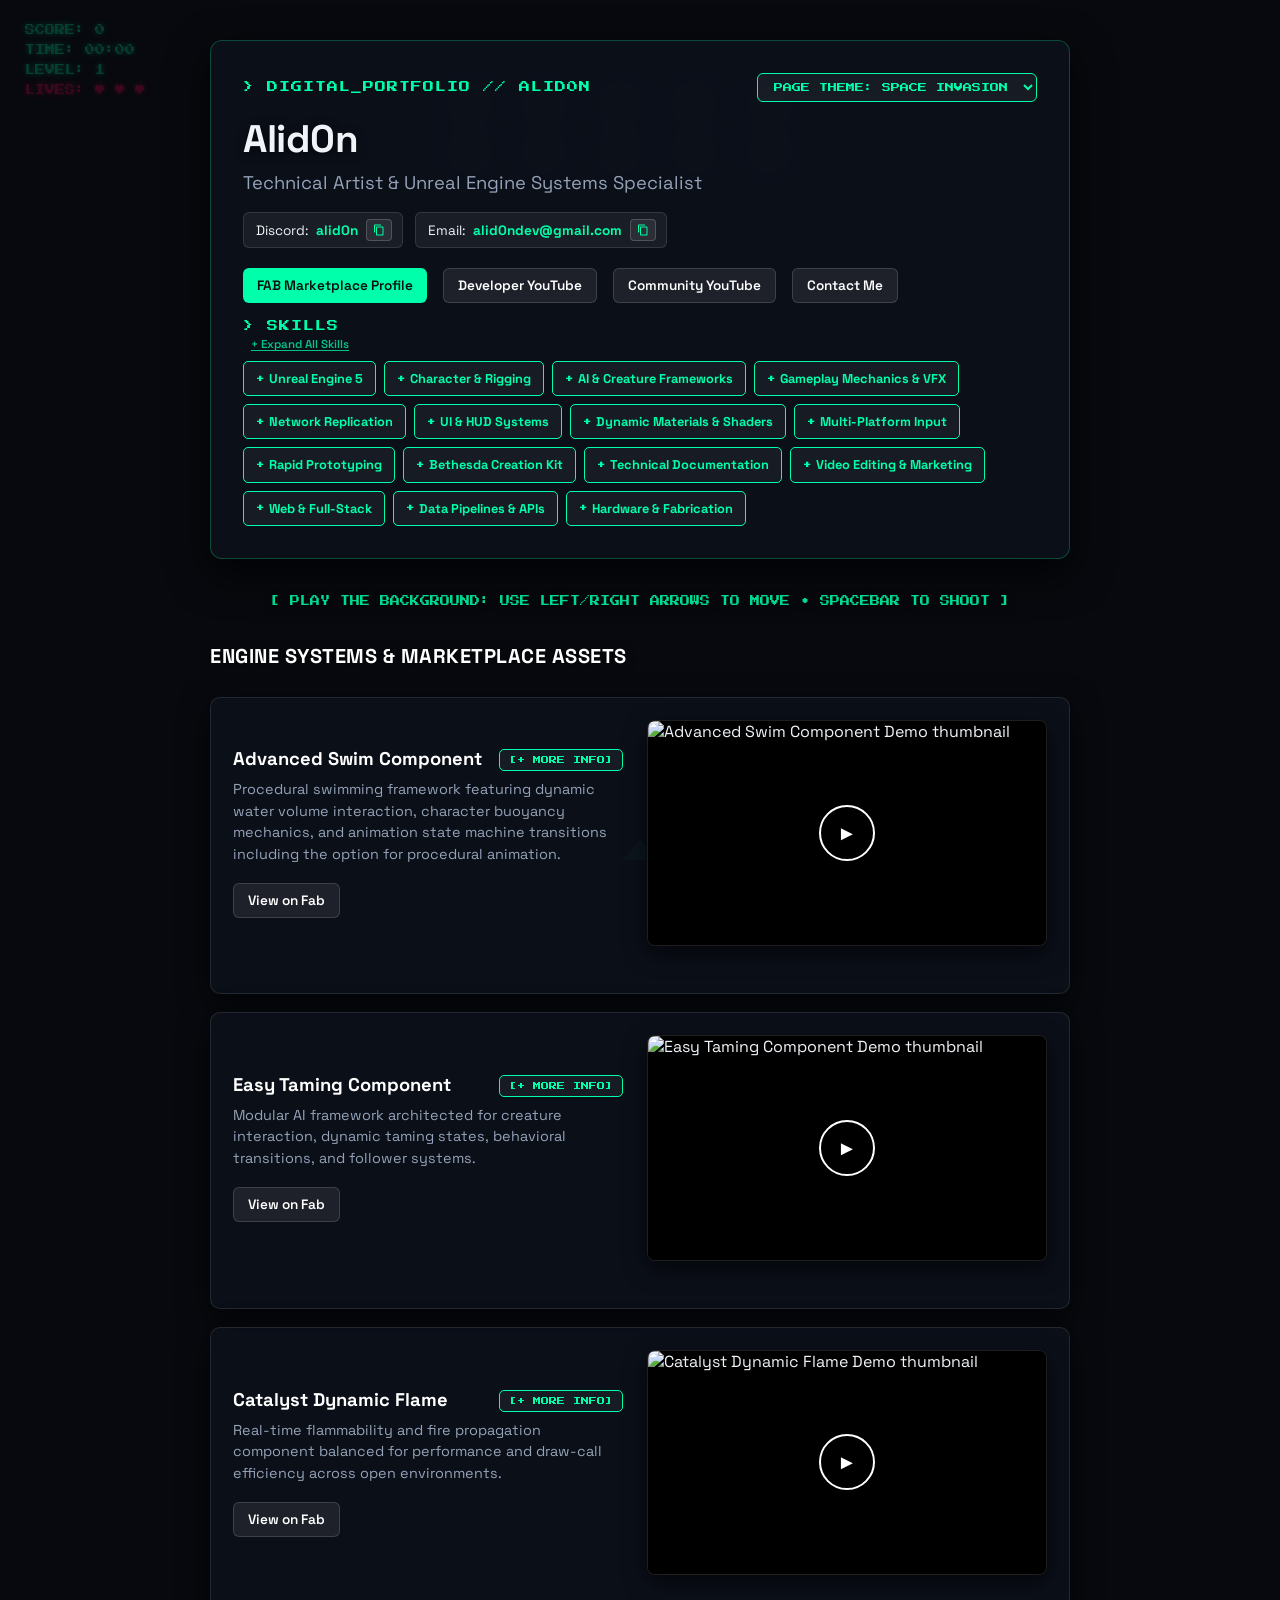
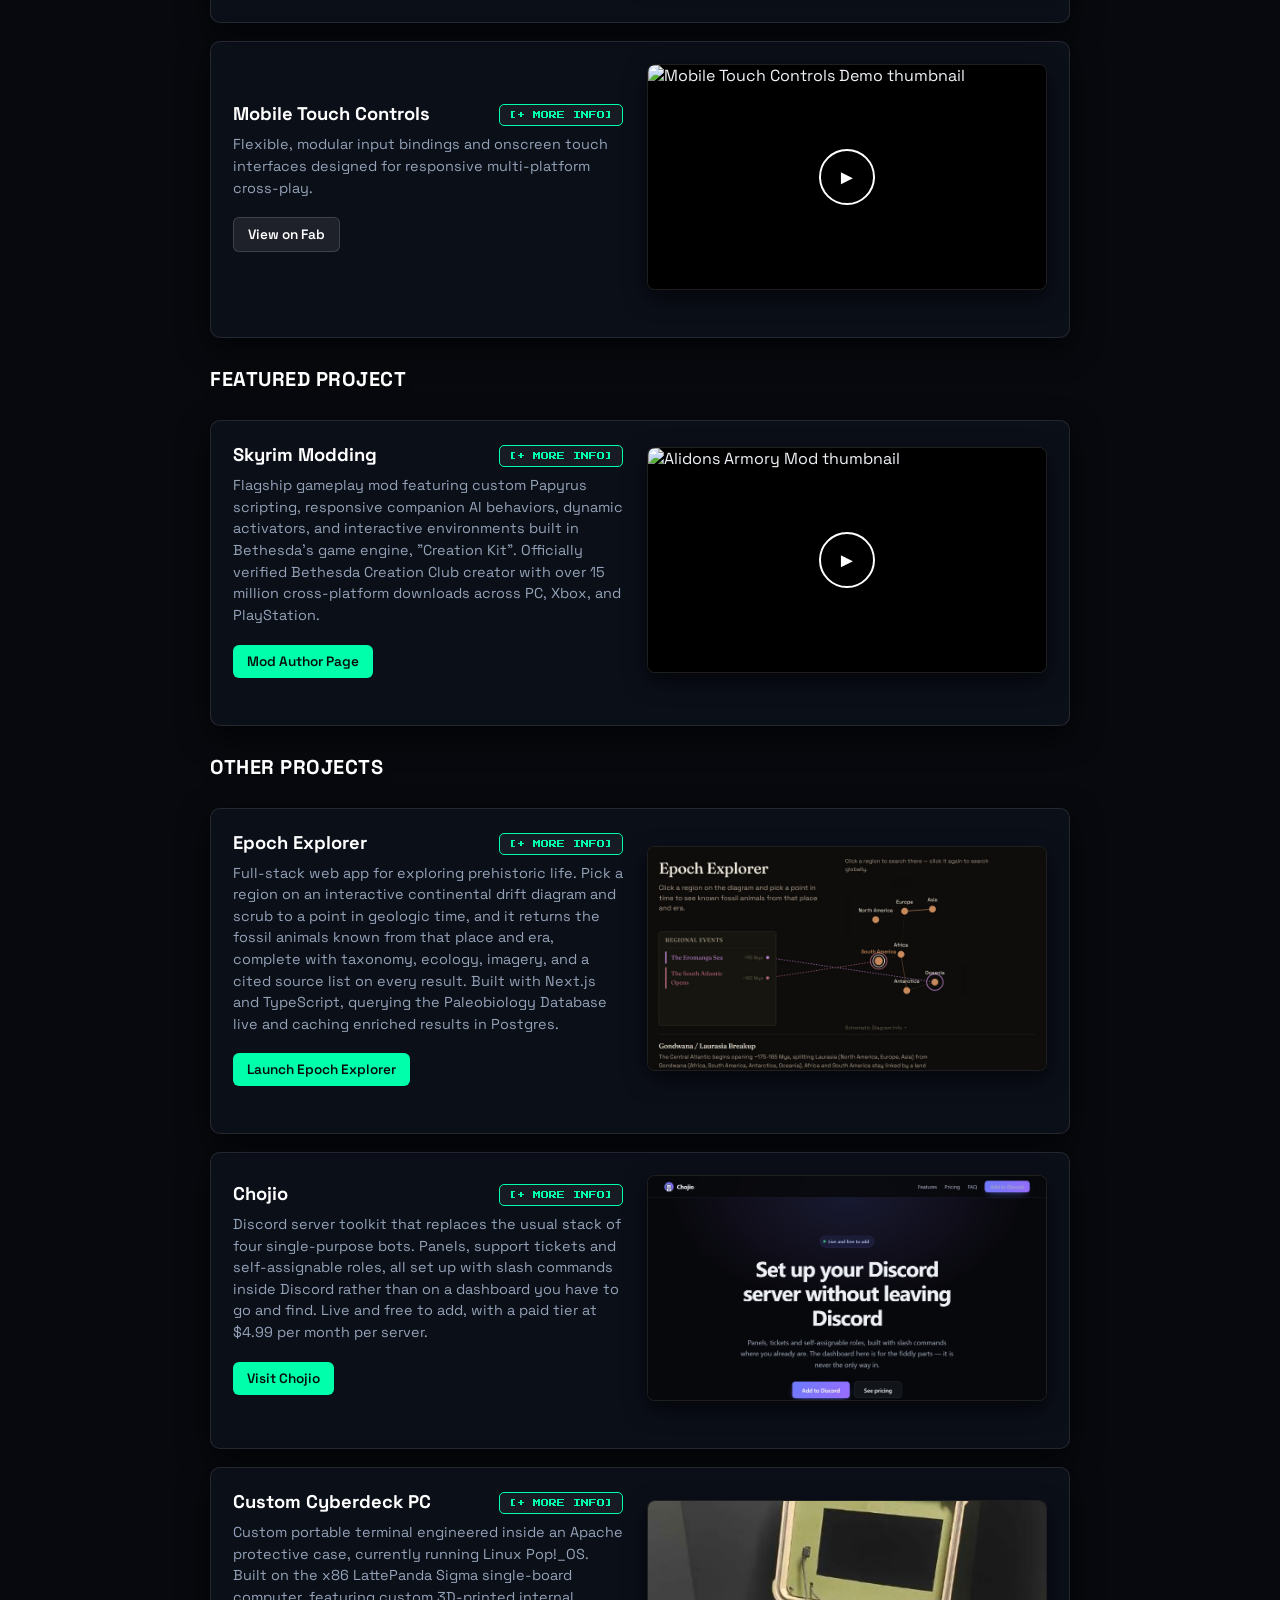
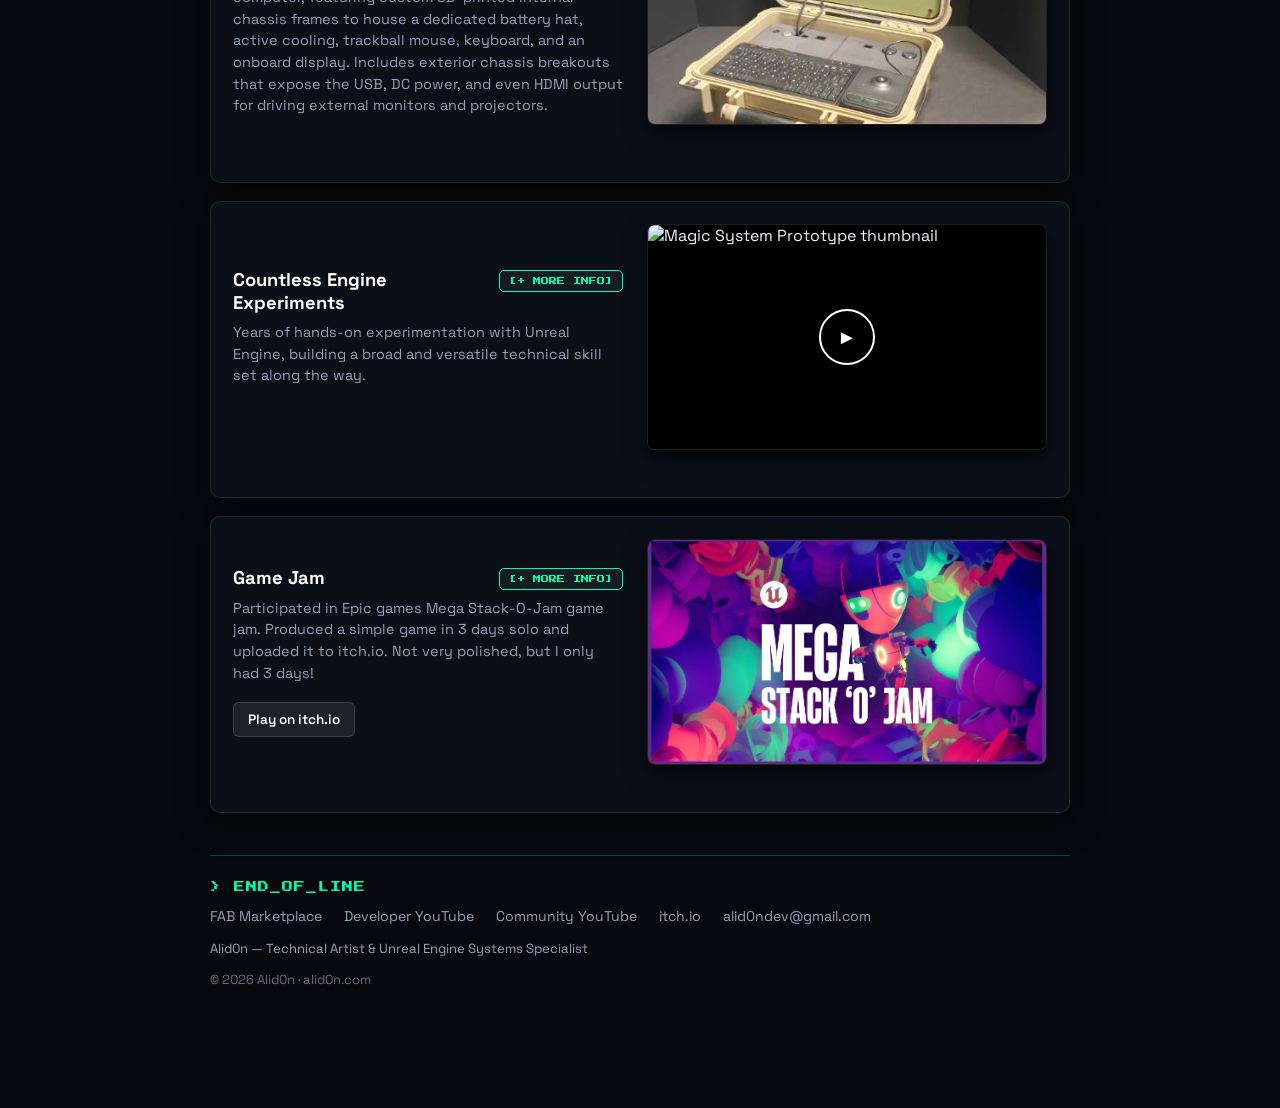
==== index.html @ 1079f862 "Show the handle by default and the real name only on the named domain The markup now says Alid0n eve" ====
<!DOCTYPE html>
<html lang="en">
<head>
  <meta charset="UTF-8" />
  <meta name="viewport" content="width=device-width, initial-scale=1.0" />
  <title>Alid0n - Technical Artist &amp; Unreal Engine Systems Specialist</title>

  <meta name="description" content="Alid0n — Technical Artist &amp; Unreal Engine Systems Specialist. Interactive portfolio with playable background games, marketplace assets, and modding work with 15M+ downloads.">
  <meta property="og:type" content="website">
  <meta property="og:title" content="Alid0n - Technical Artist &amp; Unreal Engine Systems Specialist">
  <meta property="og:description" content="Interactive digital portfolio featuring playable background games, Unreal Engine marketplace assets, and modding work with 15M+ downloads.">
  <meta property="og:url" content="https://alid0n.com">
  <meta property="og:image" content="https://alid0n.com/preview.png">
  <meta property="og:image:width" content="1200">
  <meta property="og:image:height" content="630">
  <meta property="og:image:alt" content="Alid0n — Technical Artist &amp; Unreal Engine Systems Specialist">
  <meta name="twitter:card" content="summary_large_image">
  <meta name="twitter:title" content="Alid0n - Technical Artist &amp; Unreal Engine Systems Specialist">
  <meta name="twitter:description" content="Interactive digital portfolio featuring playable background games &amp; previews of my work">
  <meta name="twitter:image" content="https://alid0n.com/preview.png">
  <meta name="twitter:image:alt" content="Alid0n — Technical Artist &amp; Unreal Engine Systems Specialist">
  <meta name="theme-color" content="#07090e">
  <link rel="icon" type="image/svg+xml" href="data:image/svg+xml,%3Csvg xmlns='http://www.w3.org/2000/svg' viewBox='0 0 32 32'%3E%3Crect width='32' height='32' fill='%2307090e'/%3E%3Ctext x='16' y='23' font-family='monospace' font-size='20' fill='%2300ffaa' text-anchor='middle'%3E%3E%3C/text%3E%3C/svg%3E">

  <link rel="preconnect" href="https://fonts.googleapis.com">
  <link rel="preconnect" href="https://fonts.gstatic.com" crossorigin>
  <link href="https://fonts.googleapis.com/css2?family=Press+Start+2P&family=Space+Grotesk:wght@400;600;700&display=swap" rel="stylesheet">
  <style>
    :root {
      --bg: #07090e;
      --card-bg: rgba(13, 17, 27, 0.88);
      --card-border: rgba(0, 255, 170, 0.25);
      --accent: #00ffaa;
      --accent-glow: rgba(0, 255, 170, 0.4);
      --text: #f0f4f8;
      --muted: #94a3b8;
    }

    body.theme-pac-cube {
      --bg: #02030a;
      --card-bg: rgba(6, 9, 24, 0.94);
      --card-border: rgba(0, 50, 255, 0.45);
      --accent: #0044ff;
      --accent-glow: rgba(0, 68, 255, 0.5);
      --text: #f0f5ff;
      --muted: #8ca3d4;
    }

    body.theme-synthwave {
      --bg: #090214;
      --card-bg: rgba(22, 7, 34, 0.92);
      --card-border: rgba(255, 0, 128, 0.35);
      --accent: #ff007f;
      --accent-glow: rgba(255, 0, 128, 0.5);
      --text: #fff2f8;
      --muted: #d094b8;
    }

    body.theme-rpg {
      --bg: #080c08;
      --card-bg: rgba(16, 22, 16, 0.94);
      --card-border: rgba(245, 158, 11, 0.35);
      --accent: #f59e0b;
      --accent-glow: rgba(245, 158, 11, 0.5);
      --text: #fdfaf4;
      --muted: #a3b899;
    }

    body.theme-dino {
      --bg: #0c1f14;
      --card-bg: rgba(12, 28, 18, 0.94);
      --card-border: rgba(132, 204, 22, 0.4);
      --accent: #84cc16;
      --accent-glow: rgba(132, 204, 22, 0.5);
      --text: #f2fce8;
      --muted: #a3c78f;
    }

    body.theme-boring {
      --bg: #000000;
      --card-bg: rgba(12, 12, 12, 0.95);
      --card-border: rgba(255, 255, 255, 0.5);
      --accent: #ffffff;
      --accent-glow: rgba(255, 255, 255, 0.2);
      --text: #ffffff;
      --muted: #a1a1aa;
    }

    * {
      box-sizing: border-box;
      margin: 0;
      padding: 0;
      -webkit-touch-callout: none;
      -webkit-user-select: none;
      user-select: none;
    }

    body {
      background-color: var(--bg);
      color: var(--text);
      font-family: 'Space Grotesk', sans-serif;
      min-height: 100vh;
      overflow-x: hidden;
      position: relative;
      transition: background-color 0.3s ease;
    }

    #bgCanvas {
      position: fixed;
      top: 0;
      left: 0;
      width: 100vw;
      height: 100vh;
      z-index: 0;
      display: block;
      pointer-events: none;
      opacity: 0.9;
      transition: opacity 0.6s ease;
    }

    #bgCanvas.faded {
      opacity: 0.22 !important;
    }

    body.theme-pac-cube #bgCanvas { opacity: 0.85; }
    body.theme-synthwave #bgCanvas { opacity: 0.92; }
    body.theme-rpg #bgCanvas { opacity: 0.95; }
    body.theme-dino #bgCanvas { opacity: 0.92; }
    body.theme-boring #bgCanvas { opacity: 0.15; }

    .theme-select {
      font-family: 'Press Start 2P', monospace;
      font-size: 8px; /* dropped from 9px to fit comfortably */
      padding: 7px 10px;
      border-radius: 6px;
      background: rgba(255, 255, 255, 0.05);
      border: 1px solid var(--accent);
      color: var(--accent);
      cursor: pointer;
      outline: none;
      transition: all 0.2s ease;
      max-width: 100%;
    }
    
    .content-wrapper {
      position: relative;
      z-index: 10;
      max-width: 900px;
      margin: 0 auto;
      padding: 40px 20px 120px;
      display: flex;
      flex-direction: column;
      gap: 28px;
      opacity: 1;
      transition: opacity 0.6s ease;
    }

    .content-wrapper.dimmed {
      opacity: 0.12;
      transition: opacity 0.25s ease;
    }

    .content-wrapper.fully-hidden {
      opacity: 0 !important;
      transition: opacity 1.2s ease;
    }

    .skip-link {
      position: absolute;
      top: -60px;
      left: 12px;
      z-index: 300;
      background: var(--accent);
      color: #05100c;
      padding: 10px 16px;
      border-radius: 6px;
      font-family: 'Space Grotesk', sans-serif;
      font-weight: 600;
      text-decoration: none;
      transition: top 0.2s ease;
    }

    .skip-link:focus {
      top: 12px;
    }

    .header-card {
      background: var(--card-bg);
      border: 1px solid var(--card-border);
      backdrop-filter: blur(16px);
      -webkit-backdrop-filter: blur(16px);
      border-radius: 12px;
      padding: 32px;
      box-shadow: 0 14px 40px rgba(0, 0, 0, 0.75);
      transition: border-color 0.3s, background-color 0.3s;
    }

    .header-top-row {
      display: flex;
      justify-content: space-between;
      align-items: center;
      margin-bottom: 12px;
      gap: 12px;
      flex-wrap: wrap;
    }

    .pixel-tag {
      font-family: 'Press Start 2P', monospace;
      font-size: 11px;
      color: var(--accent);
      letter-spacing: 1px;
      display: block;
      transition: color 0.3s;
    }

    .theme-select {
      font-family: 'Press Start 2P', monospace;
      font-size: 9px;
      padding: 8px 12px;
      border-radius: 6px;
      background: rgba(255, 255, 255, 0.05);
      border: 1px solid var(--accent);
      color: var(--accent);
      cursor: pointer;
      outline: none;
      transition: all 0.2s ease;
      max-width: 100%;
    }

    .theme-select option {
      background: #07090e;
      color: #ffffff;
    }

    .theme-select:hover {
      background: var(--accent);
      color: #05100c;
      box-shadow: 0 0 14px var(--accent-glow);
    }

    body.theme-boring .theme-select option {
      background: #000000;
      color: #ffffff;
    }

    h1 {
      font-size: 2.4rem;
      font-weight: 700;
      letter-spacing: -0.5px;
      margin-bottom: 8px;
      text-shadow: 0 2px 10px rgba(0,0,0,0.5);
    }

    .subtitle {
      font-size: 1.15rem;
      color: var(--muted);
      margin-bottom: 18px;
    }

    .status-bar {
      display: flex;
      flex-wrap: wrap;
      gap: 12px;
      font-size: 0.85rem;
    }

    .badge {
      background: rgba(255, 255, 255, 0.06);
      border: 1px solid rgba(255, 255, 255, 0.12);
      padding: 6px 10px 6px 12px;
      border-radius: 6px;
      color: var(--text);
      display: inline-flex;
      align-items: center;
      gap: 8px;
      -webkit-user-select: text;
      user-select: text;
    }

    .badge strong {
      color: var(--accent);
      transition: color 0.3s;
      -webkit-user-select: text;
      user-select: text;
    }

    .copy-btn {
      background: rgba(255, 255, 255, 0.08);
      border: 1px solid rgba(255, 255, 255, 0.18);
      color: var(--accent);
      border-radius: 4px;
      cursor: pointer;
      display: inline-flex;
      align-items: center;
      justify-content: center;
      padding: 4px 6px;
      font-size: 10px;
      line-height: 1;
      transition: all 0.15s ease;
      -webkit-user-select: none;
      user-select: none;
    }

    .copy-btn:hover {
      background: var(--accent);
      color: #05100c;
      border-color: var(--accent);
      box-shadow: 0 0 8px var(--accent-glow);
    }

    .copy-btn svg {
      width: 12px;
      height: 12px;
      fill: currentColor;
      pointer-events: none;
    }

    .copy-btn.copied {
      background: #00ffaa;
      color: #05100c;
      font-family: 'Press Start 2P', monospace;
      font-size: 8px;
      padding: 4px 6px;
    }

    .skills-row-wrap {
      margin-top: 18px;
    }

    .skills-toggle-all {
      background: none;
      border: none;
      color: var(--accent);
      font-family: 'Space Grotesk', sans-serif;
      font-size: 0.72rem;
      font-weight: 600;
      opacity: 0.75;
      cursor: pointer;
      padding: 0;
      margin-left: 8px;
      text-decoration: underline;
      text-underline-offset: 2px;
    }

    .skills-toggle-all:hover {
      opacity: 1;
    }

    .skills-row {
      display: flex;
      flex-wrap: wrap;
      gap: 8px;
      margin-top: 8px;
    }

    .skill-tag {
      cursor: pointer;
      background: rgba(255, 255, 255, 0.05);
      border: 1px solid var(--accent);
      color: var(--accent);
      border-radius: 5px;
      padding: 7px 12px;
      font-size: 0.8rem;
      font-family: 'Space Grotesk', sans-serif;
      font-weight: 600;
      line-height: 1.5;
      white-space: nowrap;
      overflow: hidden;
      display: inline-flex;
      align-items: center;
      transition: width 0.35s ease, background 0.25s ease, color 0.25s ease, box-shadow 0.25s ease;
    }

    .skill-tag:hover {
      background: rgba(255, 255, 255, 0.12);
      box-shadow: 0 0 10px var(--accent-glow);
    }

    .skill-tag.expanded {
      white-space: normal;
      background: #38bdf8;
      border-color: #38bdf8;
      color: #051524;
      box-shadow: 0 0 10px rgba(56, 189, 248, 0.55);
    }

    .skill-tag .skill-icon {
      margin-right: 5px;
      font-family: 'Press Start 2P', monospace;
      font-size: 8px;
    }

    .skill-tag .skill-name {
      font-weight: 700;
    }

    .skill-tag .skill-detail {
      font-weight: 500;
      margin-left: 6px;
    }

    /* Lazy-loaded video thumbnails: a static poster image + play button take
       the place of the iframe until clicked, so pages with several embeds
       don't pay YouTube's load cost for videos nobody watches. */
    .yt-lazy {
      position: absolute;
      top: 0;
      left: 0;
      width: 100%;
      height: 100%;
      cursor: pointer;
      background: #000;
    }

    .yt-lazy .yt-thumb {
      position: absolute;
      top: 0;
      left: 0;
      width: 100%;
      height: 100%;
      object-fit: cover;
      display: block;
    }

    .yt-lazy .yt-play-btn {
      position: absolute;
      top: 50%;
      left: 50%;
      transform: translate(-50%, -50%);
      width: 56px;
      height: 56px;
      border-radius: 50%;
      background: rgba(0, 0, 0, 0.65);
      border: 2px solid #ffffff;
      color: #ffffff;
      font-size: 20px;
      display: flex;
      align-items: center;
      justify-content: center;
      cursor: pointer;
      transition: all 0.2s ease;
      pointer-events: none;
    }

    .yt-lazy:hover .yt-play-btn {
      background: var(--accent);
      border-color: var(--accent);
      color: #05100c;
      transform: translate(-50%, -50%) scale(1.08);
    }

    .game-hint {
      font-family: 'Press Start 2P', monospace;
      font-size: 10px;
      color: var(--accent);
      text-align: center;
      opacity: 0.85;
      padding: 6px;
      transition: color 0.3s;
      text-shadow: 0 2px 8px rgba(0,0,0,0.8);
      line-height: 1.6;
    }

    .site-footer {
      border-top: 1px solid var(--card-border);
      padding-top: 26px;
      margin-top: 14px;
      display: flex;
      flex-direction: column;
      gap: 14px;
    }

    .footer-links {
      display: flex;
      flex-wrap: wrap;
      gap: 10px 22px;
    }

    .footer-links a {
      font-size: 0.88rem;
      color: var(--muted);
      text-decoration: none;
      border-bottom: 1px solid transparent;
      transition: color 0.2s ease, border-color 0.2s ease;
    }

    .footer-links a:hover {
      color: var(--accent);
      border-bottom-color: var(--accent);
    }

    .footer-note {
      font-size: 0.82rem;
      color: var(--muted);
      margin: 0;
    }

    .footer-copy {
      opacity: 0.65;
    }

    .section-title {
      font-size: 1.25rem;
      font-weight: 700;
      letter-spacing: 0.5px;
      display: flex;
      align-items: center;
      gap: 8px;
      color: #fff;
      text-shadow: 0 2px 10px rgba(0,0,0,0.6);
    }

    .grid {
      display: grid;
      grid-template-columns: repeat(auto-fit, minmax(280px, 1fr));
      gap: 18px;
    }

    /* No backdrop-filter here on purpose. The card background is already 88%
       opaque, so the blur bought almost nothing visually, but nine of them
       forced the compositor to re-blur the animating game canvas every frame. */
    .card {
      background: var(--card-bg);
      border: 1px solid rgba(255, 255, 255, 0.1);
      border-radius: 10px;
      padding: 22px;
      display: flex;
      flex-direction: column;
      justify-content: space-between;
      transition: transform 0.2s ease-in-out, box-shadow 0.2s ease-in-out, border-color 0.2s ease-in-out;
      box-shadow: 0 10px 30px rgba(0, 0, 0, 0.65);
    }

    .card:hover {
      border-color: var(--accent);
      transform: translateY(-3px);
      box-shadow: 0 12px 30px var(--accent-glow);
    }

    .card-header-row {
      display: flex;
      align-items: flex-start;
      justify-content: space-between;
      gap: 12px;
      margin-bottom: 8px;
      flex-wrap: nowrap;
    }

    /* Let a long title wrap its own text instead of pushing the button
       onto a line of its own. */
    .card h3 {
      font-size: 1.15rem;
      color: #fff;
      margin: 0;
      min-width: 0;
      flex: 1 1 auto;
    }

    .card-header-row .more-info-btn {
      flex: 0 0 auto;
      margin-top: 2px;
    }

    .more-info-btn {
      font-family: 'Press Start 2P', monospace;
      font-size: 8px;
      padding: 6px 9px;
      border-radius: 5px;
      background: rgba(255, 255, 255, 0.05);
      border: 1px solid var(--accent);
      color: var(--accent);
      cursor: pointer;
      outline: none;
      transition: all 0.2s ease;
      white-space: nowrap;
      text-transform: uppercase;
    }

    .more-info-btn:hover {
      background: var(--accent);
      color: #05100c;
      box-shadow: 0 0 10px var(--accent-glow);
    }

    .more-info-btn.active {
      background: #ff0055;
      border-color: #ff0055;
      color: #ffffff;
      box-shadow: 0 0 10px rgba(255, 0, 85, 0.5);
    }

    .card p {
      font-size: 0.9rem;
      color: var(--muted);
      line-height: 1.5;
      margin-bottom: 18px;
      flex-grow: 1;
    }

    .card-links {
      display: flex;
      gap: 10px;
      flex-wrap: wrap;
    }

    .card-with-video {
      grid-column: 1 / -1;
      flex-direction: row;
      align-items: center;
      gap: 24px;
      flex-wrap: wrap;
    }

    /* Top-aligned, so a short description keeps its link directly beneath it
       instead of leaving a hole in the middle of the card. */
    .card-with-video .card-info {
      flex: 1 1 260px;
      display: flex;
      flex-direction: column;
      justify-content: flex-start;
      min-width: 220px;
    }

    .card-video-embed {
      flex: 1 1 320px;
      max-width: 400px;
      min-width: 240px;
      border-radius: 8px;
      overflow: hidden;
      border: 1px solid rgba(255, 255, 255, 0.12);
      box-shadow: 0 8px 22px rgba(0, 0, 0, 0.55);
      background: #000;
    }

    .card-video-embed img {
      position: absolute;
      top: 0;
      left: 0;
      width: 100%;
      height: 100%;
      object-fit: cover;
      display: block;
    }

    .card-video-embed .video-frame-wrap {
      position: relative;
      width: 100%;
      padding-top: 56.25%;
    }

    .card-video-embed iframe {
      position: absolute;
      top: 0;
      left: 0;
      width: 100%;
      height: 100%;
      border: 0;
      display: block;
    }

/* Expandable drawer styling with smooth dynamic height transition */
    .card-expanded-drawer {
      width: 100%;
      flex-basis: 100%;
      display: grid;
      grid-template-rows: 0fr;
      transition: grid-template-rows 0.35s cubic-bezier(0.4, 0, 0.2, 1),
                  margin-top 0.35s ease,
                  padding-top 0.35s ease,
                  border-color 0.35s ease;
      margin-top: 0;
      padding-top: 0;
      border-top: 1px dashed transparent;
      overflow: hidden;
    }

    .card-expanded-drawer.open {
      grid-template-rows: 1fr;
      margin-top: 20px;
      padding-top: 20px;
      border-top-color: rgba(255, 255, 255, 0.15);
    }

    .card-drawer-inner {
      min-height: 0;
      display: flex;
      flex-direction: column;
      gap: 16px;
      opacity: 0;
      transform: translateY(-8px);
      transition: opacity 0.25s ease, transform 0.25s ease;
    }

    .card-expanded-drawer.open .card-drawer-inner {
      opacity: 1;
      transform: translateY(0);
      transition-delay: 0.1s;
    }

    @keyframes drawerSlide {
      from { opacity: 0; transform: translateY(-8px); }
      to { opacity: 1; transform: translateY(0); }
    }

    .drawer-subtitle {
      font-family: 'Press Start 2P', monospace;
      font-size: 9px;
      color: var(--accent);
      letter-spacing: 0.5px;
    }

    .drawer-details-list {
      list-style: none;
      display: flex;
      flex-direction: column;
      gap: 6px;
      font-size: 0.85rem;
      color: var(--muted);
    }

    .drawer-details-list li strong {
      color: var(--text);
    }

    .drawer-gallery {
      display: grid;
      grid-template-columns: repeat(auto-fit, minmax(220px, 1fr));
      gap: 14px;
    }
    
.drawer-media-item video{width:100%;height:140px;object-fit:cover;display:block;background:#000}
.card-full-width{grid-column:1/-1}
    .drawer-media-item {
      border-radius: 6px;
      overflow: hidden;
      border: 1px solid rgba(255, 255, 255, 0.12);
      background: #000;
      box-shadow: 0 4px 14px rgba(0,0,0,0.5);
    }

    .drawer-media-item img {
      width: 100%;
      height: 140px;
      object-fit: cover;
      display: block;
    }
    .drawer-media-item video{width:100%;height:140px;object-fit:cover;display:block;background:#000}
.card-full-width{grid-column:1/-1}

    .drawer-media-item .video-frame-wrap {
      position: relative;
      width: 100%;
      padding-top: 56.25%;
    }

    .drawer-media-item iframe {
      position: absolute;
      top: 0;
      left: 0;
      width: 100%;
      height: 100%;
      border: 0;
      display: block;
    }

    .drawer-media-label {
      font-family: 'Space Grotesk', sans-serif;
      font-size: 0.7rem;
      letter-spacing: 0.5px;
      text-transform: uppercase;
      color: var(--muted);
      padding: 6px 8px;
      background: rgba(255, 255, 255, 0.03);
      border-top: 1px solid rgba(255, 255, 255, 0.08);
    }

    .btn {
      display: inline-flex;
      align-items: center;
      padding: 8px 14px;
      border-radius: 6px;
      font-size: 0.85rem;
      font-weight: 600;
      text-decoration: none;
      transition: all 0.2s;
    }

    .btn-primary {
      background: var(--accent);
      color: #05100c;
    }

    body.theme-boring .btn-primary {
      background: #ffffff;
      color: #000000;
      border: 1px solid #ffffff;
    }

    body.theme-pac-cube .btn-primary,
    body.theme-synthwave .btn-primary,
    body.theme-rpg .btn-primary,
    body.theme-dino .btn-primary {
      color: #ffffff;
    }

    .btn-primary:hover {
      filter: brightness(1.15);
      box-shadow: 0 0 14px var(--accent-glow);
    }

    .btn-secondary {
      background: rgba(255, 255, 255, 0.08);
      color: #fff;
      border: 1px solid rgba(255, 255, 255, 0.15);
    }

    body.theme-boring .btn-secondary {
      background: #111111;
      color: #ffffff;
      border: 1px solid #555555;
    }

    .btn-secondary:hover {
      background: rgba(255, 255, 255, 0.15);
      border-color: var(--accent);
    }

    .social-bar {
      display: flex;
      justify-content: center;
      gap: 16px;
      flex-wrap: wrap;
      margin-top: 10px;
    }

    #mobileGameToggle {
      position: fixed;
      top: 16px;
      right: 16px;
      z-index: 200;
      font-family: 'Press Start 2P', monospace;
      font-size: 10px;
      padding: 10px 16px;
      border-radius: 8px;
      background: var(--card-bg);
      border: 2px solid var(--accent);
      color: var(--accent);
      cursor: pointer;
      backdrop-filter: blur(8px);
      box-shadow: 0 4px 20px rgba(0,0,0,0.6);
      display: none;
    }

    #mobileGameToggle.playing {
      background: #ff0055;
      border-color: #ff0055;
      color: #ffffff;
    }

    body.theme-boring #mobileGameToggle {
      display: none !important;
    }

    #levelSelector {
      position: fixed;
      top: 16px;
      left: 16px;
      z-index: 200;
      font-family: 'Press Start 2P', monospace;
      font-size: 9px;
      padding: 8px 10px;
      border-radius: 8px;
      background: var(--card-bg);
      border: 2px solid var(--accent);
      color: var(--accent);
      cursor: pointer;
      backdrop-filter: blur(8px);
      box-shadow: 0 4px 20px rgba(0,0,0,0.6);
      display: none;
      opacity: 0.4;
      filter: grayscale(0.6);
      transition: opacity 0.2s ease, filter 0.2s ease;
    }

    #levelSelector:hover,
    #levelSelector:focus {
      opacity: 1;
      filter: grayscale(0);
    }

    #levelSelector option {
      background: #07090e;
      color: #ffffff;
    }

    #touchControls {
      position: fixed;
      bottom: 0;
      left: 0;
      width: 100vw;
      height: 170px;
      z-index: 100;
      display: none;
      justify-content: space-between;
      align-items: center;
      padding: 0 20px 20px;
      pointer-events: none;
    }

    #touchControls.active {
      display: flex;
    }

    .dpad {
      display: grid;
      grid-template-columns: 54px 54px 54px;
      grid-template-rows: 54px 54px;
      gap: 4px;
      pointer-events: auto;
    }

    .touch-btn {
      background: rgba(255, 255, 255, 0.15);
      border: 2px solid var(--accent);
      border-radius: 12px;
      color: var(--accent);
      font-family: 'Press Start 2P', monospace;
      font-size: 15px;
      display: flex;
      align-items: center;
      justify-content: center;
      cursor: pointer;
      backdrop-filter: blur(6px);
      user-select: none;
      -webkit-user-select: none;
    }

    .touch-btn:active, .touch-btn.pressed {
      background: var(--accent);
      color: #05100c;
      box-shadow: 0 0 14px var(--accent-glow);
    }

    .action-pad {
      display: flex;
      gap: 12px;
      pointer-events: auto;
    }

    .action-btn {
      width: 84px;
      height: 84px;
      border-radius: 50%;
      background: rgba(255, 0, 85, 0.25);
      border: 2px solid #ff0055;
      color: #ff0055;
      font-family: 'Press Start 2P', monospace;
      font-size: 11px;
      display: flex;
      align-items: center;
      justify-content: center;
      cursor: pointer;
      backdrop-filter: blur(6px);
      user-select: none;
    }

    .action-btn:active, .action-btn.pressed {
      background: #ff0055;
      color: #ffffff;
      box-shadow: 0 0 18px rgba(255, 0, 85, 0.6);
    }

    @media (max-width: 1023px) {
      #mobileGameToggle {
        display: block;
      }
      body.theme-boring #mobileGameToggle {
        display: none !important;
      }
    }
  </style>
</head>
<body>

  <a href="#contentWrapper" class="skip-link">Skip to portfolio content</a>
  <canvas id="bgCanvas" class="faded" aria-hidden="true" tabindex="-1"></canvas>
  <button id="mobileGameToggle">PLAY GAME</button>
  <select id="levelSelector" aria-label="Jump to level"></select>

  <div id="touchControls">
    <div class="dpad">
      <div></div>
      <div class="touch-btn" id="btnUp" role="button" aria-label="Move up">▲</div>
      <div></div>
      <div class="touch-btn" id="btnLeft" role="button" aria-label="Move left">◀</div>
      <div class="touch-btn" id="btnDown" role="button" aria-label="Move down">▼</div>
      <div class="touch-btn" id="btnRight" role="button" aria-label="Move right">▶</div>
    </div>
    <div class="action-pad">
      <div class="action-btn" id="btnAction" role="button" aria-label="Attack or shoot">ACTION</div>
    </div>
  </div>

  <div class="content-wrapper" id="contentWrapper">
    
    <header class="header-card">
      <div class="header-top-row">
        <span class="pixel-tag" id="pixelTag">&gt; DIGITAL_PORTFOLIO // ALID0N</span>
        <select class="theme-select" id="themeSelect" aria-label="Select Theme">
          <option value="space" selected>PAGE THEME: SPACE INVASION</option>
          <option value="pac">PAGE THEME: RETRO MAZE</option>
          <option value="synth">PAGE THEME: SUNSET CHASER</option>
          <option value="rpg">PAGE THEME: FANTASY QUEST</option>
          <option value="dino">PAGE THEME: JUNGLE RUMBLE</option>
          <option value="boring">PAGE THEME: BORING</option>
        </select>
      </div>

      <h1 id="siteName">Alid0n</h1>
      <p class="subtitle">Technical Artist &amp; Unreal Engine Systems Specialist</p>
      
      <div class="status-bar">
        <span class="badge">
          Discord: <strong id="discordHandle">alid0n</strong>
          <button class="copy-btn" data-copy="alid0n" title="Copy Discord" aria-label="Copy Discord Handle">
            <svg viewBox="0 0 24 24"><path d="M16 1H4c-1.1 0-2 .9-2 2v14h2V3h12V1zm3 4H8c-1.1 0-2 .9-2 2v14c0 1.1.9 2 2 2h11c1.1 0 2-.9 2-2V7c0-1.1-.9-2-2-2zm0 16H8V7h11v14z"/></svg>
          </button>
        </span>
        <span class="badge">
          Email: <strong id="emailAddress">alid0ndev@gmail.com</strong>
          <button class="copy-btn" data-copy="alid0ndev@gmail.com" title="Copy Email" aria-label="Copy Email Address">
            <svg viewBox="0 0 24 24"><path d="M16 1H4c-1.1 0-2 .9-2 2v14h2V3h12V1zm3 4H8c-1.1 0-2 .9-2 2v14c0 1.1.9 2 2 2h11c1.1 0 2-.9 2-2V7c0-1.1-.9-2-2-2zm0 16H8V7h11v14z"/></svg>
          </button>
        </span>
      </div>

      <div class="social-bar" id="socialBar" style="justify-content: flex-start; margin-top: 20px;">
        <a href="https://www.fab.com/sellers/Alid0n" target="_blank" class="btn btn-primary">FAB Marketplace Profile</a>
        <a href="https://www.youtube.com/@AlidonDev" target="_blank" class="btn btn-secondary">Developer YouTube</a>
        <a href="https://www.youtube.com/@Alidon" target="_blank" class="btn btn-secondary">Community YouTube</a>
        <a href="mailto:alid0ndev@gmail.com" class="btn btn-secondary">Contact Me</a>
      </div>

      <script>
        /* This portfolio answers on two domains. The markup above is the
           pseudonymous one, which is what alid0n.com and anything else gets:
           the handle, and no resume links. The named domain swaps in the real
           name and adds the resume buttons.

           This runs inline, immediately after the nodes it edits, so the
           named domain never paints the handle first and then correct itself.

           It is a presentation rule, not concealment. The name is still in
           this file, in the public repository, and inside the resume files,
           which stay reachable by direct URL on either domain. */
        (function () {
          var NAMED_HOSTS = ['addisonwarner.com'];
          var FULL_NAME = 'Addison Warner';
          var ROLE = 'Technical Artist & Unreal Engine Systems Specialist';

          var host = location.hostname.replace(/^www\./, '').toLowerCase();
          window.__usesRealName = NAMED_HOSTS.indexOf(host) !== -1;
          if (!window.__usesRealName) return;

          document.documentElement.setAttribute('data-identity', 'named');

          var heading = document.getElementById('siteName');
          if (heading) heading.textContent = FULL_NAME;
          document.title = FULL_NAME + ' - ' + ROLE;

          var bar = document.getElementById('socialBar');
          if (bar) {
            bar.insertAdjacentHTML('beforeend',
              '<a href="AlidonResume.html" target="_blank" rel="noopener" class="btn btn-primary">Digital Resume</a>' +
              '<a href="AddisonWarnerResume.pdf" download class="btn btn-primary">Printable Resume</a>');
          }

          document.addEventListener('DOMContentLoaded', function () {
            var footerName = document.getElementById('footerName');
            var footerOwner = document.getElementById('footerOwner');
            var footerDomain = document.getElementById('footerDomain');
            if (footerName) footerName.textContent = FULL_NAME;
            if (footerOwner) footerOwner.textContent = FULL_NAME;
            if (footerDomain) footerDomain.textContent = host;
          });
        })();
      </script>

      <div class="skills-row-wrap">
        <span class="pixel-tag">&gt; SKILLS</span>
        <button type="button" id="skillsToggleAll" class="skills-toggle-all">+ Expand All Skills</button>
<div class="skills-row">
          <span class="skill-tag" data-name="Unreal Engine 5" data-detail="Actor components, blueprints, gameplay systems, file architecture, Input, state machines, AI, VFX, level design, digital content pipelines."><span class="skill-icon">+</span><span class="skill-name">Unreal Engine 5</span></span>
          <span class="skill-tag" data-name="Character &amp; Rigging" data-detail="Rigging, skinning, keyframe animation, and state machines built with Akeytsu, Blender, and UE Control Rig."><span class="skill-icon">+</span><span class="skill-name">Character &amp; Rigging</span></span>
          <span class="skill-tag" data-name="AI &amp; Creature Frameworks" data-detail="Behavior trees, dynamic state machines, logic systems, and combat mechanics."><span class="skill-icon">+</span><span class="skill-name">AI &amp; Creature Frameworks</span></span>
          <span class="skill-tag" data-name="Gameplay Mechanics &amp; VFX" data-detail="Physics, real-time effects, gameplay systems, and Niagara/Cascade effects."><span class="skill-icon">+</span><span class="skill-name">Gameplay Mechanics &amp; VFX</span></span>
          <span class="skill-tag" data-name="Network Replication" data-detail="Multiplayer-ready logic, dynamic state sync, and replicated interaction workflows."><span class="skill-icon">+</span><span class="skill-name">Network Replication</span></span>
          <span class="skill-tag" data-name="UI &amp; HUD Systems" data-detail="Dynamic inventory layouts, responsive player HUDs, touch overlays, and event-driven UMG widget logic."><span class="skill-icon">+</span><span class="skill-name">UI &amp; HUD Systems</span></span>
          <span class="skill-tag" data-name="Dynamic Materials &amp; Shaders" data-detail="Procedural vertex burning shaders, distance culling, procedural mask blending, and material parameter collections."><span class="skill-icon">+</span><span class="skill-name">Dynamic Materials &amp; Shaders</span></span>
          <span class="skill-tag" data-name="Multi-Platform Input" data-detail="Enhanced Input integration, custom onscreen touch controls, virtual joysticks, and mobile gesture adaptation."><span class="skill-icon">+</span><span class="skill-name">Multi-Platform Input</span></span>
          <span class="skill-tag" data-name="Rapid Prototyping" data-detail="Solo 72-hour game jam shipping, proof-of-concept iteration, modular sandbox toolsets, and standalone mechanics testing."><span class="skill-icon">+</span><span class="skill-name">Rapid Prototyping</span></span>
          <span class="skill-tag" data-name="Bethesda Creation Kit" data-detail="Papyrus scripting, modular quest architecture, custom dungeons, vendors, and companion systems in Skyrim."><span class="skill-icon">+</span><span class="skill-name">Bethesda Creation Kit</span></span>
          <span class="skill-tag" data-name="Technical Documentation" data-detail="Implementation guides, visual Blueprint breakdowns, quick-start workflows, and setup docs for marketplace buyers."><span class="skill-icon">+</span><span class="skill-name">Technical Documentation</span></span>
          <span class="skill-tag" data-name="Video Editing &amp; Marketing" data-detail="Technical demo production, feature trailers, gameplay capture, product copywriting, and storefront asset design."><span class="skill-icon">+</span><span class="skill-name">Video Editing &amp; Marketing</span></span>
          <span class="skill-tag" data-name="Web &amp; Full-Stack" data-detail="Next.js, React, and TypeScript front ends backed by Postgres, with server-side rendering, URL-driven application state, and production deployment on Vercel."><span class="skill-icon">+</span><span class="skill-name">Web &amp; Full-Stack</span></span>
          <span class="skill-tag" data-name="Data Pipelines &amp; APIs" data-detail="Aggregating and reconciling third-party scientific APIs, Postgres caching layers to cut repeat load, and automated tests that verify data against its upstream sources."><span class="skill-icon">+</span><span class="skill-name">Data Pipelines &amp; APIs</span></span>
          <span class="skill-tag" data-name="Hardware &amp; Fabrication" data-detail="Single-board computing, custom cyberdecks, 3D printing prototyping, and vacuum-forming fabrication."><span class="skill-icon">+</span><span class="skill-name">Hardware &amp; Fabrication</span></span>
        </div>
    </header>

    <div class="game-hint" id="gameHint">
      [ PLAY THE BACKGROUND: USE LEFT/RIGHT ARROWS TO MOVE • SPACEBAR TO SHOOT ]
    </div>

    <div class="section-title">ENGINE SYSTEMS &amp; MARKETPLACE ASSETS</div>
    <div class="grid">
      
<!-- CARD 1: Advanced Swim Component -->
<div class="card card-with-video">
  <div class="card-info">
    <div>
      <div class="card-header-row">
        <h3>Advanced Swim Component</h3>
        <button class="more-info-btn" aria-expanded="false">[+ More Info]</button>
      </div>
      <p>Procedural swimming framework featuring dynamic water volume interaction, character buoyancy mechanics, and animation state machine transitions including the option for procedural animation.</p>
    </div>
    <div class="card-links">
      <a href="https://www.fab.com/listings/28777803-b752-467a-b140-44690a51fdca" target="_blank" class="btn btn-secondary">View on Fab</a>
    </div>
  </div>

  <div class="card-video-embed">
    <div class="video-frame-wrap">
      <div class="yt-lazy" data-video-id="a446o9t0s6g" data-title="Advanced Swim Component Demo">
        <img class="yt-thumb" src="https://img.youtube.com/vi/a446o9t0s6g/hqdefault.jpg" alt="Advanced Swim Component Demo thumbnail" loading="lazy">
        <div class="yt-play-btn">&#9658;</div>
      </div>
    </div>
  </div>

  <div class="card-expanded-drawer">
    <div class="card-drawer-inner">
      <span class="drawer-subtitle">&gt; ARCHITECTURE &amp; DEEP DIVE</span>
      <ul class="drawer-details-list">
        <li><strong>Buoyancy Simulation:</strong> Physics &amp; logic-based water surface volume detection with smooth entry/exit blending.</li>
        <li><strong>Animation Integration:</strong> Pre-rigged blend spaces and state transitions for treading water, diving, sprinting, and vertical surfacing.</li>
        <li><strong>Modular Design:</strong> Actor component architecture allowing drag-and-drop addition onto any standard character actor.</li>
      </ul>

      <span class="drawer-subtitle" style="margin-top: 6px;">&gt; EXTENDED MEDIA</span>
      <div class="drawer-gallery">
        <div class="drawer-media-item">
          <video muted loop playsinline preload="none">
            <source src="OceanSwimming.mp4" type="video/mp4">
          </video>
          <div class="drawer-media-label">Ocean Swimming</div>
        </div>
        <div class="drawer-media-item">
          <video muted loop playsinline preload="none">
            <source src="SwimAnimWIP.mp4" type="video/mp4">
          </video>
          <div class="drawer-media-label">Animation WIP</div>
        </div>
        <div class="drawer-media-item">
          <img src="EasySwimTesting.jpg" alt="Swim testing" loading="lazy">
          <div class="drawer-media-label">Testing</div>
        </div>
        <div class="drawer-media-item">
          <img src="EasySwimAnimationBlueprintClip.JPG" alt="Anim blueprint" loading="lazy">
          <div class="drawer-media-label">Anim Blueprint</div>
        </div>
        <div class="drawer-media-item">
          <img src="EasySwimSetUpDocumentationExample.JPG" alt="Setup docs" loading="lazy">
          <div class="drawer-media-label">Setup Docs</div>
        </div>
      </div>
    </div>
  </div>
</div>
      <!-- CARD 2: Easy Taming Component -->
<div class="card card-with-video">
  <div class="card-info">
    <div>
      <div class="card-header-row">
        <h3>Easy Taming Component</h3>
        <button class="more-info-btn" aria-expanded="false">[+ More Info]</button>
      </div>
      <p>Modular AI framework architected for creature interaction, dynamic taming states, behavioral transitions, and follower systems.</p>
    </div>
    <div class="card-links">
      <a href="https://www.fab.com/listings/76087e56-d804-48ad-922a-1b6df7c97aff" target="_blank" class="btn btn-secondary">View on Fab</a>
    </div>
  </div>

  <div class="card-video-embed">
    <div class="video-frame-wrap">
      <div class="yt-lazy" data-video-id="hm9g9Bye_yc" data-title="Easy Taming Component Demo">
        <img class="yt-thumb" src="https://img.youtube.com/vi/hm9g9Bye_yc/hqdefault.jpg" alt="Easy Taming Component Demo thumbnail" loading="lazy">
        <div class="yt-play-btn">&#9658;</div>
      </div>
    </div>
  </div>

  <div class="card-expanded-drawer">
    <div class="card-drawer-inner">
      <span class="drawer-subtitle">&gt; ARCHITECTURE &amp; DEEP DIVE</span>
      <ul class="drawer-details-list">
        <li><strong>AI State Controller:</strong> Wild, passive, aggressive, feeding, following, and commanded behavior trees.</li>
        <li><strong>Taming Mechanics:</strong> Feed prompts, unconscious progression timers, and customizable taming methods.</li>
        <li><strong>Replication Ready:</strong> Built with multiplayer network sync in mind for open-world survival gameplay.</li>
      </ul>

      <span class="drawer-subtitle" style="margin-top: 6px;">&gt; EXTENDED MEDIA</span>
      <div class="drawer-gallery">
        <div class="drawer-media-item">
          <div class="video-frame-wrap">
            <div class="yt-lazy" data-video-id="BGC41Fhi6Zs" data-title="Easy Taming Component - Demo 2">
              <img class="yt-thumb" src="https://img.youtube.com/vi/BGC41Fhi6Zs/hqdefault.jpg" alt="Easy Taming Component - Demo 2 thumbnail" loading="lazy">
              <div class="yt-play-btn">&#9658;</div>
            </div>
          </div>
          <div class="drawer-media-label">Demo Video 2</div>
        </div>

        <div class="drawer-media-item">
          <div class="video-frame-wrap">
            <div class="yt-lazy" data-video-id="S_shLGV6Zi4" data-title="Easy Taming Component - Demo 3">
              <img class="yt-thumb" src="https://img.youtube.com/vi/S_shLGV6Zi4/hqdefault.jpg" alt="Easy Taming Component - Demo 3 thumbnail" loading="lazy">
              <div class="yt-play-btn">&#9658;</div>
            </div>
          </div>
          <div class="drawer-media-label">Demo Video 3</div>
        </div>

        <div class="drawer-media-item">
          <video muted loop playsinline preload="none">
            <source src="TamedMount.mp4" type="video/mp4">
          </video>
          <div class="drawer-media-label">Tamed Mount</div>
        </div>

        <div class="drawer-media-item">
          <img src="TameFeedingReplicationDemo.JPG" alt="Tame Feeding Replication Demo" loading="lazy">
          <div class="drawer-media-label">Replication Demo</div>
        </div>
      </div>
    </div>
  </div>
</div>

      <!-- CARD 3: Catalyst Dynamic Flame -->
<div class="card card-with-video">
  <div class="card-info">
    <div>
      <div class="card-header-row">
        <h3>Catalyst Dynamic Flame</h3>
        <button class="more-info-btn" aria-expanded="false">[+ More Info]</button>
      </div>
      <p>Real-time flammability and fire propagation component balanced for performance and draw-call efficiency across open environments.</p>
    </div>
    <div class="card-links">
      <a href="https://www.fab.com/listings/469a4c13-da77-427e-ab07-ac6e2dfe2fc7" target="_blank" class="btn btn-secondary">View on Fab</a>
    </div>
  </div>

  <div class="card-video-embed">
    <div class="video-frame-wrap">
      <div class="yt-lazy" data-video-id="nEdeVFSvEI4" data-title="Catalyst Dynamic Flame Demo">
        <img class="yt-thumb" src="https://img.youtube.com/vi/nEdeVFSvEI4/hqdefault.jpg" alt="Catalyst Dynamic Flame Demo thumbnail" loading="lazy">
        <div class="yt-play-btn">&#9658;</div>
      </div>
    </div>
  </div>

  <div class="card-expanded-drawer">
    <div class="card-drawer-inner">
      <span class="drawer-subtitle">&gt; ARCHITECTURE &amp; DEEP DIVE</span>
      <ul class="drawer-details-list">
        <li><strong>Spread Mechanics:</strong> Proximity traces detect nearby flammable surfaces and calculate their chance to catch fire.</li>
        <li><strong>Dynamic Materials:</strong> Vertex shader burning parameters and progressive procedural charring.</li>
        <li><strong>Optimization:</strong> Batch particle handling and distance-culling draw calls for high-density foliage.</li>
      </ul>
    </div>
  </div>
</div>

      <!-- CARD 4: Mobile Touch Controls -->
<div class="card card-with-video">
  <div class="card-info">
    <div>
      <div class="card-header-row">
        <h3>Mobile Touch Controls</h3>
        <button class="more-info-btn" aria-expanded="false">[+ More Info]</button>
      </div>
      <p>Flexible, modular input bindings and onscreen touch interfaces designed for responsive multi-platform cross-play.</p>
    </div>
    <div class="card-links">
      <a href="https://www.fab.com/listings/b4a3899a-da75-4e4c-9a2d-b4be644023f3" target="_blank" class="btn btn-secondary">View on Fab</a>
    </div>
  </div>

  <div class="card-video-embed">
    <div class="video-frame-wrap">
      <div class="yt-lazy" data-video-id="-rIfqmx-ixo" data-title="Mobile Touch Controls Demo">
        <img class="yt-thumb" src="https://img.youtube.com/vi/-rIfqmx-ixo/hqdefault.jpg" alt="Mobile Touch Controls Demo thumbnail" loading="lazy">
        <div class="yt-play-btn">&#9658;</div>
      </div>
    </div>
  </div>

  <div class="card-expanded-drawer">
    <div class="card-drawer-inner">
      <span class="drawer-subtitle">&gt; ARCHITECTURE &amp; DEEP DIVE</span>
      <ul class="drawer-details-list">
        <li><strong>Adaptive UI:</strong> Dynamic floating joysticks, fixed D-pads, multi-touch gestures, and contextual action buttons.</li>
        <li><strong>Customization:</strong> Highly customizable control layouts and actions both by players and developers.</li>
        <li><strong>Input Subsystem:</strong> Built natively on Unreal Engine's Enhanced Input framework.</li>
      </ul>

      <span class="drawer-subtitle" style="margin-top: 6px;">&gt; EXTENDED MEDIA</span>
      <div class="drawer-gallery">
        <div class="drawer-media-item">
          <div class="video-frame-wrap">
            <div class="yt-lazy" data-video-id="iS8kBIxRPP0" data-title="Mobile Touch Controls - Demo 2">
              <img class="yt-thumb" src="https://img.youtube.com/vi/iS8kBIxRPP0/hqdefault.jpg" alt="Mobile Touch Controls - Demo 2 thumbnail" loading="lazy">
              <div class="yt-play-btn">&#9658;</div>
            </div>
          </div>
          <div class="drawer-media-label">Demo Video 2</div>
        </div>

        <div class="drawer-media-item">
          <div class="video-frame-wrap">
            <div class="yt-lazy" data-video-id="kNEvKTPDR2w" data-title="Mobile Touch Controls - Demo 3">
              <img class="yt-thumb" src="https://img.youtube.com/vi/kNEvKTPDR2w/hqdefault.jpg" alt="Mobile Touch Controls - Demo 3 thumbnail" loading="lazy">
              <div class="yt-play-btn">&#9658;</div>
            </div>
          </div>
          <div class="drawer-media-label">Demo Video 3</div>
        </div>

        <div class="drawer-media-item">
          <video muted loop playsinline preload="none">
            <source src="MobileControlsMounting.mp4" type="video/mp4">
          </video>
          <div class="drawer-media-label">Mounting Controls</div>
        </div>
      </div>
    </div>
  </div>
</div>

    </div>

    <div class="section-title">FEATURED PROJECT</div>
    <div class="grid">

      <!-- CARD 5: Skyrim Mod -->
      <div class="card card-with-video">
        <div class="card-info">
          <div>
            <div class="card-header-row">
              <h3>Skyrim Modding</h3>
              <button class="more-info-btn" aria-expanded="false">[+ More Info]</button>
            </div>
            <p>Flagship gameplay mod featuring custom Papyrus scripting, responsive companion AI behaviors, dynamic activators, and interactive environments built in Bethesda's game engine, "Creation Kit". Officially verified Bethesda Creation Club creator with over 15 million cross-platform downloads across PC, Xbox, and PlayStation.</p>
          </div>
          <div class="card-links">
            <a href="https://creations.bethesda.net/en/skyrim/all?author_displayname=Alid0n" target="_blank" class="btn btn-primary">Mod Author Page</a>
          </div>
        </div>
        <div class="card-video-embed">
          <div class="video-frame-wrap">
            <div class="yt-lazy" data-video-id="FScUhR7MjRw" data-title="Alidons Armory Mod">
              <img class="yt-thumb" src="https://img.youtube.com/vi/FScUhR7MjRw/hqdefault.jpg" alt="Alidons Armory Mod thumbnail" loading="lazy">
              <div class="yt-play-btn">&#9658;</div>
            </div>
          </div>
        </div>
        <div class="card-expanded-drawer">
          <div class="card-drawer-inner">
          <span class="drawer-subtitle">&gt; MOD SPECIFICATIONS &amp; SCALE</span>
          <ul class="drawer-details-list">
            <li><strong>Content:</strong> Added thousands of hours of gameplay to the Elderscrolls V: Skyrim</li>
            <li><strong>Custom Scripting:</strong> Custom and complex Papyrus state logic driving custom merchants, teleportation grids, spells, weapon effects, and follower AI.</li>
            <li><strong>World Design:</strong> Entirely bespoke subterranean realm housing new areas to explore, organized weapon showcases, dynamic activators, test chambers, and much more.</li>
            <li><strong>Videos:</strong> Showcase videos to guide users through the mod, increase interest, and market.</li>
            <li><strong>Discord Community:</strong> A community to give users a place to interact with each other, ask questions, and search for topics related to my mods.</li>
          </ul>
        </div>
      </div>
      </div>

    </div>

    <div class="section-title">OTHER PROJECTS</div>
    <div class="grid">

      <!-- CARD 6: Epoch Explorer -->
      <div class="card card-with-video">
        <div class="card-info">
          <div>
            <div class="card-header-row">
              <h3>Epoch Explorer</h3>
              <button class="more-info-btn" aria-expanded="false">[+ More Info]</button>
            </div>
            <p>Full-stack web app for exploring prehistoric life. Pick a region on an interactive continental drift diagram and scrub to a point in geologic time, and it returns the fossil animals known from that place and era, complete with taxonomy, ecology, imagery, and a cited source list on every result. Built with Next.js and TypeScript, querying the Paleobiology Database live and caching enriched results in Postgres.</p>
          </div>
          <div class="card-links">
            <a href="https://epoch-explorer-alid0n.vercel.app/?region=South+America&amp;year=113&amp;groups=Dinosauria&amp;taxon=Iguanodon" target="_blank" rel="noopener" class="btn btn-primary">Launch Epoch Explorer</a>
          </div>
        </div>

        <div class="card-video-embed">
          <div class="video-frame-wrap">
            <img src="EpochExplorer.jpg" alt="Epoch Explorer showing the continental drift diagram for South America in the Early Cretaceous" loading="lazy" />
          </div>
        </div>

        <div class="card-expanded-drawer">
          <div class="card-drawer-inner">
            <span class="drawer-subtitle">&gt; ARCHITECTURE &amp; DATA PIPELINE</span>
            <ul class="drawer-details-list">
              <li><strong>Live Fossil Data:</strong> Queries the Paleobiology Database for occurrences filtered by region, geologic interval, and taxonomic group.</li>
              <li><strong>Enrichment:</strong> Each taxon is enriched from several public biodiversity databases for imagery, classification, ecology, and 3D models where they exist, with sources cited on every card.</li>
              <li><strong>Caching Layer:</strong> Postgres-backed cache for occurrence lists and per-taxon media, keeping repeat searches fast and keeping load off the public APIs.</li>
              <li><strong>Interactive Timeline:</strong> Scrubbable 500-million-year geologic timeline with era colour coding and markers for major extinction and origination events.</li>
              <li><strong>Shareable State:</strong> Every search is encoded in the URL, so a specific region, era, and taxon can be linked to directly.</li>
              <li><strong>Stack &amp; Testing:</strong> Next.js 14, React, and TypeScript deployed on Vercel, with a deterministic offline test suite plus a separate verification pass that checks the data files against the databases they cite.</li>
            </ul>
          </div>
        </div>
      </div>

      <!-- CARD 7: Chojio -->
      <div class="card card-with-video">
        <div class="card-info">
          <div>
            <div class="card-header-row">
              <h3>Chojio</h3>
              <button class="more-info-btn" aria-expanded="false">[+ More Info]</button>
            </div>
            <p>Discord server toolkit that replaces the usual stack of four single-purpose bots. Panels, support tickets and self-assignable roles, all set up with slash commands inside Discord rather than on a dashboard you have to go and find. Live and free to add, with a paid tier at $4.99 per month per server.</p>
          </div>
          <div class="card-links">
            <a href="https://chojio.com" target="_blank" rel="noopener" class="btn btn-primary">Visit Chojio</a>
          </div>
        </div>

        <div class="card-video-embed">
          <div class="video-frame-wrap">
            <img src="Chojio.jpg" alt="The Chojio landing page, a Discord server toolkit" loading="lazy" />
          </div>
        </div>

        <div class="card-expanded-drawer">
          <div class="card-drawer-inner">
            <span class="drawer-subtitle">&gt; DESIGN &amp; SECURITY DECISIONS</span>
            <ul class="drawer-details-list">
              <li><strong>Slash-command first:</strong> Every setting is reachable from a slash command. The web dashboard is the faster surface for a long embed or a complicated form, never the only route to a setting.</li>
              <li><strong>Buttons that outlive deploys:</strong> No in-memory component collectors, which is a real failure mode in other bots. Handlers are looked up by name at click time, so a panel posted months ago still works after a restart.</li>
              <li><strong>Least privilege:</strong> Never asks for Administrator, and does not request Discord's Message Content intent, so it cannot read ordinary channel messages. A closed ticket produces a structured archive rather than a transcript of everything people typed.</li>
              <li><strong>Permissions re-checked at click time:</strong> A role menu re-validates a role before assigning it and refuses if that role has gained something dangerous since the menu was built.</li>
              <li><strong>Templates cannot make moderators:</strong> Server templates create roles, categories and channels, but moderation permissions are refused outright rather than hidden behind a confirmation dialog that only protects people who read them.</li>
              <li><strong>Built versus planned:</strong> Panels, tickets and role menus are shipped. Forms, surveys, scheduled posts, a server builder and an audit log are labelled as not yet built rather than implied.</li>
            </ul>
          </div>
        </div>
      </div>

      <!-- CARD 8: Custom Cyberdeck -->
      <div class="card card-with-video">
        <div class="card-info">
          <div>
            <div class="card-header-row">
              <h3>Custom Cyberdeck PC</h3>
              <button class="more-info-btn" aria-expanded="false">[+ More Info]</button>
            </div>
            <p>Custom portable terminal engineered inside an Apache protective case, currently running Linux Pop!_OS. Built on the x86 LattePanda Sigma single-board computer, featuring custom 3D-printed internal chassis frames to house a dedicated battery hat, active cooling, trackball mouse, keyboard, and an onboard display. Includes exterior chassis breakouts that expose the USB, DC power, and even HDMI output for driving external monitors and projectors.</p>
          </div>
        </div>
        <div class="card-video-embed">
          <div class="video-frame-wrap">
            <img src="Cyberdeck.JPG" alt="Custom LattePanda Cyberdeck PC" loading="lazy" />
          </div>
        </div>
        <div class="card-expanded-drawer">
          <div class="card-drawer-inner">
            
          <span class="drawer-subtitle">&gt; HARDWARE SPECIFICATIONS &amp; FABRICATION</span>
          <ul class="drawer-details-list">
            <li><strong>Compute:</strong> LattePanda Sigma (x86 architecture) running Linux Pop!_OS.</li>
            <li><strong>Enclosure &amp; Chassis:</strong> Rugged Apache 2800 weather-resistant hard shell with custom CAD-designed 3D-printed internal support brackets.</li>
            <li><strong>Peripherals:</strong> Integrated mechanical ortholinear keyboard, optical trackball mouse, and integrated display.</li>
            <li><strong>I/O Breakouts:</strong> Chassis-mounted flush ports for HDMI 2.1, dual USB, and barrel jack charging.</li>
          </ul>
          <span class="drawer-subtitle" style="margin-top: 6px;">&gt; EXTENDED MEDIA &amp; CAD VIEWS</span>
          <div class="drawer-gallery">
            <div class="drawer-media-item">
              <img src="CyberdeckCAD.JPG" alt="CAD Design" loading="lazy">
            </div>
          </div>
        </div>
      </div>
      </div>

<!-- CARD 9: Countless Engine Experiments -->
<div class="card card-with-video">
  <div class="card-info">
    <div>
      <div class="card-header-row">
        <h3>Countless Engine Experiments</h3>
        <button class="more-info-btn" aria-expanded="false">[+ More Info]</button>
      </div>
<p>Years of hands-on experimentation with Unreal Engine, building a broad and versatile technical skill set along the way.</p>
    </div>
  </div>

  <div class="card-video-embed">
    <div class="video-frame-wrap">
      <div class="yt-lazy" data-video-id="OrFxtzeQhg4" data-title="Magic System Prototype">
        <img class="yt-thumb" src="https://img.youtube.com/vi/OrFxtzeQhg4/hqdefault.jpg" alt="Magic System Prototype thumbnail" loading="lazy">
        <div class="yt-play-btn">&#9658;</div>
      </div>
    </div>
  </div>

  <div class="card-expanded-drawer">
    <div class="card-drawer-inner">
      <span class="drawer-subtitle">&gt; A few additional projects</span>
      <ul class="drawer-details-list">
        <li><strong>Spellcasting System:</strong> A modular, dual-wielded spellcasting framework with independent per-hand control, drawing inspiration from Skyrim's combat design.</li>
        <li><strong>Inventory &amp; Item Data:</strong> Data-driven item architecture with dynamic slot allocation and cross platform UI bindings using widgets for equipment and consumption logic.</li>
        <li><strong>Rapid Prototyping:</strong> Fast, iterative development of gameplay loops, core mechanics, and blended animation montages.</li>
      </ul>

      <span class="drawer-subtitle" style="margin-top: 6px;">&gt; EXTENDED MEDIA</span>
      <div class="drawer-gallery">
        <!-- Earlier Magic System Prototype -->
        <div class="drawer-media-item">
          <div class="video-frame-wrap">
            <div class="yt-lazy" data-video-id="BvB3iGkXqiQ" data-title="Early Magic System Prototype">
              <img class="yt-thumb" src="https://img.youtube.com/vi/BvB3iGkXqiQ/hqdefault.jpg" alt="Early Magic System Prototype thumbnail" loading="lazy">
              <div class="yt-play-btn">&#9658;</div>
            </div>
          </div>
          <div class="drawer-media-label">Early Magic System</div>
        </div>

        <!-- Local Inventory Video -->
        <div class="drawer-media-item">
          <video muted loop playsinline preload="none">
            <source src="SideProjectInventoryItems.mp4" type="video/mp4">
          </video>
          <div class="drawer-media-label">Inventory System</div>
        </div>
      </div>
    </div>
  </div>
</div>

<!-- CARD 10: Game Jam -->
<div class="card card-with-video">
  <div class="card-info">
    <div>
      <div class="card-header-row">
        <h3>Game Jam</h3>
        <button class="more-info-btn" aria-expanded="false">[+ More Info]</button>
      </div>
      <p>Participated in Epic games Mega Stack-O-Jam game jam. Produced a simple game in 3 days solo and uploaded it to itch.io. Not very polished, but I only had 3 days!</p>
    </div>
    <div class="card-links">
      <a href="https://alid0n.itch.io/tossobot" target="_blank" rel="noopener" class="btn btn-secondary">Play on itch.io</a>
    </div>
  </div>

  <div class="card-video-embed">
    <div class="video-frame-wrap">
      <img src="GameJamPromoPoster.JPG" alt="Stack-o-bot game Jam Promo" loading="lazy">
    </div>
  </div>

  <div class="card-expanded-drawer">
    <div class="card-drawer-inner">
      <span class="drawer-subtitle">&gt; SKILLS UTILIZED</span>
      <ul class="drawer-details-list">
        <li><strong>Gameplay:</strong> Made a simple gameplay loop that was unique and fun.</li>
        <li><strong>Animation:</strong> Created custom animations using Akeytsu and Unreal Engine's in-engine animation graphs.</li>
        <li><strong>Level Design:</strong> Designed a simple level that clearly showed players the game objective and gave direction.</li>
        <li><strong>AI:</strong> Created simple AI for enemy robots and a large boss enemy.</li>
        <li><strong>Packaging &amp; shipping:</strong> Built lighting, packaged and published game to itch.io.</li>
      </ul>

      <span class="drawer-subtitle" style="margin-top: 6px;">&gt; EXTENDED MEDIA</span>
      <div class="drawer-gallery">
        <div class="drawer-media-item">
          <div class="video-frame-wrap">
            <div class="yt-lazy" data-video-id="TiWcZKEQUd4" data-title="'Toss-o-bot' Game Jam submission">
              <img class="yt-thumb" src="https://img.youtube.com/vi/TiWcZKEQUd4/hqdefault.jpg" alt="Game Jam Submission thumbnail" loading="lazy">
              <div class="yt-play-btn">&#9658;</div>
            </div>
          </div>
          <div class="drawer-media-label">Game Jam Submission</div>
        </div>
      </div>
    </div>
  </div>
</div>

    </div>

    <footer class="site-footer">
      <span class="pixel-tag">&gt; END_OF_LINE</span>
      <div class="footer-links">
        <a href="https://www.fab.com/sellers/Alid0n" target="_blank" rel="noopener">FAB Marketplace</a>
        <a href="https://www.youtube.com/@AlidonDev" target="_blank" rel="noopener">Developer YouTube</a>
        <a href="https://www.youtube.com/@Alidon" target="_blank" rel="noopener">Community YouTube</a>
        <a href="https://alid0n.itch.io/" target="_blank" rel="noopener">itch.io</a>
        <a href="mailto:alid0ndev@gmail.com">alid0ndev@gmail.com</a>
      </div>
      <p class="footer-note"><span id="footerName">Alid0n</span> &mdash; Technical Artist &amp; Unreal Engine Systems Specialist</p>
      <p class="footer-note footer-copy">&copy; <span id="footerYear">2026</span> <span id="footerOwner">Alid0n</span> &middot; <span id="footerDomain">alid0n.com</span></p>
    </footer>

  </div>

  <script>
    // Keep the footer copyright year current without an edit every January
    document.getElementById('footerYear').textContent = new Date().getFullYear();

    // Expandable 'More Info' drawer toggles
    document.querySelectorAll('.more-info-btn').forEach(btn => {
      btn.addEventListener('click', (e) => {
        e.stopPropagation();
        const card = btn.closest('.card');
        const drawer = card.querySelector('.card-expanded-drawer');
        if (!drawer) return;

        const isOpen = drawer.classList.toggle('open');
        btn.classList.toggle('active', isOpen);
        btn.setAttribute('aria-expanded', isOpen ? 'true' : 'false');
        btn.textContent = isOpen ? '[- Less Info]' : '[+ More Info]';
        setDrawerVideos(drawer, isOpen);
      });
    });

    // Drawer clips carry preload="none", so nothing downloads until someone
    // actually opens the drawer. Closing it stops playback again rather than
    // leaving hidden video decoding forever.
    function setDrawerVideos(drawer, play) {
      drawer.querySelectorAll('video').forEach(v => {
        if (play) {
          const p = v.play();
          if (p && p.catch) p.catch(() => {});
        } else {
          v.pause();
        }
      });
    }

    // Lazy-loaded video embeds: each .yt-lazy element shows a thumbnail +
    // play button until clicked, at which point it's replaced with the real
    // YouTube iframe (autoplaying). Keeps pages with several embeds from
    // paying the load cost of every video up front.
document.querySelectorAll('.yt-lazy').forEach(el => {
      el.addEventListener('click', function loadVideo() {
        const id = el.dataset.videoId;
        const title = el.dataset.title || 'Video';
        const start = el.dataset.start ? `&start=${el.dataset.start}` : '';
        el.outerHTML = `<iframe src="https://www.youtube.com/embed/${id}?autoplay=1${start}" title="${title}" allow="accelerometer; autoplay; clipboard-write; encrypted-media; gyroscope; picture-in-picture; web-share" allowfullscreen></iframe>`;
      }, { once: true });
    });

    // Expandable skill tag handler: lock the tag at its current pixel
    // width, swap the content, measure the new target width while still
    // single-line, then animate the `width` property from old to new —
    // that's what gives a smooth expansion/collapse instead of a jump.
    document.querySelectorAll('.skill-tag').forEach(tag => {
      const name = tag.dataset.name || tag.textContent.trim();
      const detail = tag.dataset.detail || '';
      const EXPANDED_CAP = 640;

      tag.addEventListener('click', () => {
        const expanding = !tag.classList.contains('expanded');
        const startWidth = tag.getBoundingClientRect().width;

        tag.style.width = startWidth + 'px';
        tag.style.whiteSpace = 'nowrap';
        void tag.offsetWidth; // force reflow so the width lock takes effect first

        if (expanding) {
          tag.innerHTML = `<span class="skill-icon">-</span><span class="skill-name">${name}:</span><span class="skill-detail">${detail}</span>`;
        } else {
          tag.innerHTML = `<span class="skill-icon">+</span><span class="skill-name">${name}</span>`;
        }
        tag.classList.toggle('expanded', expanding);

        const targetWidth = Math.min(tag.scrollWidth, expanding ? EXPANDED_CAP : startWidth);
        void tag.offsetWidth;
        tag.style.width = targetWidth + 'px';

        let finished = false;
        const finish = () => {
          if (finished) return;
          finished = true;
          tag.removeEventListener('transitionend', onEnd);
          tag.style.whiteSpace = expanding ? 'normal' : '';
          if (!expanding) tag.style.width = '';
        };
        const onEnd = (e) => {
          if (e.target !== tag || e.propertyName !== 'width') return;
          finish();
        };
        tag.addEventListener('transitionend', onEnd);
        // Fallback: if the start and target width happen to already match,
        // no 'transitionend' event ever fires — finish cleanup anyway once
        // the transition would have completed, so the tag never gets stuck.
        setTimeout(finish, 400);
      });
    });

    // Expand/minimize-all control: toggles every skill tag to match
    // whichever state most of them aren't currently in, by re-using each
    // tag's own click handler (and therefore its own smooth animation)
    // rather than duplicating the expand/collapse logic here.
    const skillsToggleAllBtn = document.getElementById('skillsToggleAll');
    if (skillsToggleAllBtn) {
      skillsToggleAllBtn.addEventListener('click', () => {
        const tags = Array.from(document.querySelectorAll('.skill-tag'));
        const shouldExpand = !tags.every(t => t.classList.contains('expanded'));
        tags.forEach(t => {
          if (t.classList.contains('expanded') !== shouldExpand) t.click();
        });
        skillsToggleAllBtn.textContent = shouldExpand
          ? '- Tap to minimize all Skills'
          : '+ Tap to expand all Skills';
      });
    }

    // Copy-to-clipboard button handler
    document.querySelectorAll('.copy-btn').forEach(btn => {
      btn.addEventListener('click', (e) => {
        e.stopPropagation();
        const text = btn.getAttribute('data-copy');
        if (!text) return;
        navigator.clipboard.writeText(text).then(() => {
          const original = btn.innerHTML;
          btn.classList.add('copied');
          btn.textContent = 'COPIED!';
          setTimeout(() => {
            btn.classList.remove('copied');
            btn.innerHTML = original;
          }, 1500);
        }).catch(err => {
          console.error('Copy failed:', err);
        });
      });
    });

    const canvas = document.getElementById('bgCanvas');
    const ctx = canvas.getContext('2d');
    const contentWrapper = document.getElementById('contentWrapper');
    const themeSelect = document.getElementById('themeSelect');
    const gameHint = document.getElementById('gameHint');
    const mobileGameToggle = document.getElementById('mobileGameToggle');
    const touchControls = document.getElementById('touchControls');
    const levelSelector = document.getElementById('levelSelector');

    const SPACE_FINAL_LEVEL = 10;
    const PAC_FINAL_LEVEL = 10;
    const RPG_FINAL_LEVEL = 7;
    const DINO_FINAL_LEVEL = 4;
    let gameOverTimer = 0, gameOverPendingReset = null, gameOverIsVictory = false, gameOverScore = 0;
    function triggerGameOver(resetFn) {
      gameOverTimer = 240;
      gameOverPendingReset = resetFn;
      gameOverIsVictory = false;
    }
    function triggerVictory(resetFn, score) {
      gameOverTimer = 240;
      gameOverPendingReset = resetFn;
      gameOverIsVictory = true;
      gameOverScore = score;
    }
    function drawGameOverOverlay() {
      ctx.fillStyle = 'rgba(0, 0, 0, 0.85)';
      ctx.fillRect(0, 0, width, height);
      ctx.textAlign = 'center';
      if (gameOverIsVictory) {
        ctx.fillStyle = '#facc15';
        ctx.shadowColor = '#facc15'; ctx.shadowBlur = 14;
        ctx.font = `${Math.max(14, Math.min(26, width * 0.034))}px "Press Start 2P", monospace`;
        ctx.fillText('VICTORY! YOUR SCORE:', width / 2, height / 2 - 22);
        ctx.font = `${Math.max(20, Math.min(36, width * 0.045))}px "Press Start 2P", monospace`;
        ctx.fillText(String(gameOverScore), width / 2, height / 2 + 22);
        ctx.shadowBlur = 0;
        ctx.fillStyle = '#ffffff';
        ctx.font = '11px "Press Start 2P", monospace';
        ctx.fillText('RESETTING...', width / 2, height / 2 + 62);
      } else {
        ctx.fillStyle = '#ef4444';
        ctx.shadowColor = '#ef4444'; ctx.shadowBlur = 14;
        ctx.font = `${Math.max(18, Math.min(36, width * 0.045))}px "Press Start 2P", monospace`;
        ctx.fillText('GAME OVER', width / 2, height / 2);
        ctx.shadowBlur = 0;
        ctx.fillStyle = '#ffffff';
        ctx.font = '11px "Press Start 2P", monospace';
        ctx.fillText('RESETTING...', width / 2, height / 2 + 36);
      }
      ctx.textAlign = 'left';
    }

    let currentTheme = 'space';
    let width = (canvas.width = window.innerWidth);
    let height = (canvas.height = window.innerHeight);
    let isPlayingMobileGame = false;

    /* Every game repaints a backdrop that never changes between frames: the
       maze walls, the world scenery, the sky gradients. Each one is painted
       into an offscreen canvas the first time it is asked for and blitted
       after that, so a frame costs one drawImage instead of hundreds of
       fills. Call invalidateLayer when the thing it drew actually changes,
       which is level generation and resize. */
    const layerCache = new Map();

    function staticLayer(key, paint) {
      const hit = layerCache.get(key);
      if (hit && hit.w === width && hit.h === height) return hit.canvas;
      const c = document.createElement('canvas');
      c.width = width;
      c.height = height;
      paint(c.getContext('2d'));
      layerCache.set(key, { canvas: c, w: width, h: height });
      return c;
    }

    function invalidateLayer(key) {
      if (key) layerCache.delete(key);
      else layerCache.clear();
    }

    function isGameActive() {
      return currentTheme !== 'boring';
    }

    let gameFocusTimer = null;

    function enterGameFocus() {
      if (!contentWrapper.classList.contains('dimmed')) {
        contentWrapper.classList.add('dimmed');
        canvas.classList.remove('faded');
      }
      if (!gameFocusTimer) {
        gameFocusTimer = setTimeout(() => {
          contentWrapper.classList.add('fully-hidden');
          gameFocusTimer = null;
        }, 5000);
      }
    }

    mobileGameToggle.addEventListener('click', () => {
      if (!isGameActive()) return;

      isPlayingMobileGame = !isPlayingMobileGame;
      if (isPlayingMobileGame) {
        mobileGameToggle.textContent = 'QUIT';
        mobileGameToggle.classList.add('playing');
        touchControls.classList.add('active');
        enterGameFocus();
        document.body.style.overflow = 'hidden';
      } else {
        restorePortfolioFocus();
      }
    });

    window.addEventListener('touchmove', (e) => {
      if (isPlayingMobileGame) e.preventDefault();
    }, { passive: false });

    function restorePortfolioFocus() {
      if (isPlayingMobileGame) return;
      // This is wired to mousemove, so it runs many times a second whenever
      // the pointer moves. Bail out when there is nothing to undo rather than
      // rewriting the same classes and text on every event.
      if (!gameFocusTimer && !contentWrapper.classList.contains('dimmed') && !contentWrapper.classList.contains('fully-hidden')) return;
      mobileGameToggle.textContent = 'PLAY GAME';
      mobileGameToggle.classList.remove('playing');
      contentWrapper.classList.remove('dimmed', 'fully-hidden');
      canvas.classList.add('faded');
      touchControls.classList.remove('active');
      document.body.style.overflow = '';
      if (gameFocusTimer) { clearTimeout(gameFocusTimer); gameFocusTimer = null; }
    }

    window.addEventListener('wheel', restorePortfolioFocus, { passive: true });
    window.addEventListener('scroll', restorePortfolioFocus, { passive: true });
    window.addEventListener('mousedown', restorePortfolioFocus, { passive: true });
    window.addEventListener('mousemove', restorePortfolioFocus, { passive: true });

    window.addEventListener('resize', () => {
      width = canvas.width = window.innerWidth;
      height = canvas.height = window.innerHeight;
      invalidateLayer();
      if (currentTheme === 'space') initInvaders(false);
      if (currentTheme === 'pac') initPacGame(false);
      if (currentTheme === 'synth') initSynthRacer(false);
      if (currentTheme === 'rpg') initRPGGame(false);
      if (currentTheme === 'dino') initDinoGame(false);
    });

    function checkRectCollision(r1, r2) {
      return (
        r1.x < r2.x + r2.w &&
        r1.x + r1.w > r2.x &&
        r1.y < r2.y + r2.h &&
        r1.y + r1.h > r2.y
      );
    }

    const keys = {};
    function bindTouchButton(id, code) {
      const el = document.getElementById(id);
      if (!el) return;
      const pressOn = (e) => {
        e.preventDefault();
        keys[code] = true;
        el.classList.add('pressed');
        if (code === 'Space' && currentTheme === 'space') firePlayerWeapon();
        if (code === 'Space' && currentTheme === 'rpg') performHeroAttack();
      };
      const pressOff = (e) => {
        e.preventDefault();
        keys[code] = false;
        el.classList.remove('pressed');
      };
      el.addEventListener('touchstart', pressOn, { passive: false });
      el.addEventListener('touchend', pressOff, { passive: false });
      el.addEventListener('mousedown', pressOn);
      el.addEventListener('mouseup', pressOff);
    }

    bindTouchButton('btnUp', 'ArrowUp');
    bindTouchButton('btnDown', 'ArrowDown');
    bindTouchButton('btnLeft', 'ArrowLeft');
    bindTouchButton('btnRight', 'ArrowRight');
    bindTouchButton('btnAction', 'Space');

    const GAME_KEYS = ['Space', 'ArrowLeft', 'ArrowRight', 'ArrowUp', 'ArrowDown', 'KeyA', 'KeyD', 'KeyW', 'KeyS'];

    window.addEventListener('keydown', (e) => {
      // Escape hands the page back. Moving the mouse already did this, which
      // left anyone navigating by keyboard with no way out once the content
      // had faded.
      if (e.code === 'Escape') {
        restorePortfolioFocus();
        return;
      }

      // A key pressed while a control has focus belongs to that control. The
      // old handler blurred the theme dropdown on every keystroke, so it
      // could not be operated from the keyboard at all, and swallowed Space
      // before a focused button or link could act on it.
      const el = document.activeElement;
      if (el && el !== document.body && el.closest('a, button, select, input, textarea, [contenteditable]')) return;

      if (!GAME_KEYS.includes(e.code)) return;

      // With no game running these keys still belong to the page, so leave
      // arrows and space free to scroll it.
      if (!isGameActive()) return;

      if (!isPlayingMobileGame) enterGameFocus();
      e.preventDefault();
      keys[e.code] = true;

      if (currentTheme === 'space' && e.code === 'Space') firePlayerWeapon();
      if (currentTheme === 'rpg' && e.code === 'Space') performHeroAttack();

      if (currentTheme === 'pac') {
        if (e.code === 'ArrowLeft' || e.code === 'KeyA') { pac.nextDirX = -1; pac.nextDirY = 0; }
        if (e.code === 'ArrowRight' || e.code === 'KeyD') { pac.nextDirX = 1; pac.nextDirY = 0; }
        if (e.code === 'ArrowUp' || e.code === 'KeyW') { pac.nextDirX = 0; pac.nextDirY = -1; }
        if (e.code === 'ArrowDown' || e.code === 'KeyS') { pac.nextDirX = 0; pac.nextDirY = 1; }
      }
    });

    window.addEventListener('keyup', (e) => {
      keys[e.code] = false;
    });

    function drawHUD(score, startTime, lives = null, accentColor = '#00ffaa', wave = null, extraText = null) {
      const elapsedSec = Math.floor((Date.now() - startTime) / 1000);
      const m = String(Math.floor(elapsedSec / 60)).padStart(2, '0');
      const s = String(elapsedSec % 60).padStart(2, '0');

      ctx.save();
      ctx.font = '10px "Press Start 2P", monospace';
      ctx.fillStyle = accentColor;
      ctx.shadowColor = accentColor;
      ctx.shadowBlur = 6;

      ctx.fillText(`SCORE: ${score}`, 25, 35);
      ctx.fillText(`TIME: ${m}:${s}`, 25, 55);

      let offsetY = 75;
      if (wave !== null) {
        ctx.fillText(`LEVEL: ${wave}`, 25, offsetY);
        offsetY += 20;
      }

      if (lives !== null) {
        let heartStr = '';
        for (let i = 0; i < lives; i++) heartStr += '♥ ';
        ctx.fillStyle = '#ff0055';
        ctx.shadowColor = '#ff0055';
        ctx.fillText(`LIVES: ${heartStr}`, 25, offsetY);
        offsetY += 20;
      }

      if (extraText) {
        ctx.fillStyle = accentColor;
        ctx.shadowColor = accentColor;
        ctx.fillText(extraText, 25, offsetY);
      }
      ctx.restore();
    }

    // ==========================================
    // 1. SPACE INVADERS ENGINE
    // ==========================================
    const player = { x: width / 2, y: height - 60, w: 36, h: 20, speed: 7.5, invuln: 0, weapon: 'standard', weaponTimer: 0 };
    let bullets = [], enemyLasers = [], invaders = [], powerups = [];
    let invaderDir = 1, spaceScore = 0, spaceLives = 3, spaceLevel = 1, spaceStartTime = Date.now(), animTick = 0;
    let invaderRows = 2, invaderCols = 5;
    const invaderSize = 28;

    function initInvaders(fullReset = true) {
      if (fullReset) {
        spaceScore = 0; spaceLives = 3; spaceLevel = 1; spaceStartTime = Date.now();
        player.weapon = 'standard'; player.weaponTimer = 0; player.invuln = 0;
      }
      bullets = []; enemyLasers = []; invaders = []; powerups = []; invaderDir = 1;
      player.x = width / 2 - player.w / 2; player.y = height - 60;

      if (spaceLevel === 1) { invaderRows = 2; invaderCols = 5; }
      else if (spaceLevel === 2) { invaderRows = 3; invaderCols = 6; }
      else if (spaceLevel === 3) { invaderRows = 3; invaderCols = 7; }
      else {
        invaderRows = Math.min(4, 3 + Math.floor(spaceLevel / 3));
        invaderCols = Math.min(9, 6 + Math.floor(spaceLevel / 2));
      }

      const spacingX = Math.min(75, width / (invaderCols + 2));
      const startX = (width - invaderCols * spacingX) / 2;

      for (let r = 0; r < invaderRows; r++) {
        for (let c = 0; c < invaderCols; c++) {
          let type = 'scout', hp = 1;
          if (spaceLevel === 2 && r === 0) { type = 'cruiser'; hp = 2; }
          else if (spaceLevel >= 3) {
            if (r === 0) { type = 'dreadnought'; hp = 3; }
            else if (r === 1) { type = 'cruiser'; hp = 2; }
          }
          let cooldown = spaceLevel === 1 ? (180 + Math.floor(Math.random() * 320)) : (100 + Math.floor(Math.random() * 220));
          invaders.push({ x: startX + c * spacingX, y: 90 + r * 50, w: invaderSize, h: invaderSize, row: r, col: c, type, hp, alive: true, cooldown });
        }
      }
    }

    function firePlayerWeapon() {
      const cx = player.x + player.w / 2;
      if (player.weapon === 'standard') bullets.push({ x: cx - 2, y: player.y, w: 4, h: 10, vx: 0, vy: -10, damage: 1, color: '#38bdf8' });
      else if (player.weapon === 'spread') {
        bullets.push({ x: cx - 2, y: player.y, w: 5, h: 10, vx: 0, vy: -10, damage: 1, color: '#00ffff' });
        bullets.push({ x: cx - 6, y: player.y, w: 5, h: 10, vx: -2.5, vy: -9.5, damage: 1, color: '#00ffff' });
        bullets.push({ x: cx + 2, y: player.y, w: 5, h: 10, vx: 2.5, vy: -9.5, damage: 1, color: '#00ffff' });
      } else if (player.weapon === 'laser') {
        bullets.push({ x: cx - 5, y: 0, w: 10, h: player.y, vx: 0, vy: 0, damage: 1, color: '#ffee00', pierce: true, beam: true, life: 8 });
      } else if (player.weapon === 'plasma') {
        bullets.push({ x: cx - 5, y: player.y - 4, w: 10, h: 14, vx: 0, vy: -8, damage: 2, color: '#ff00ff' });
      }
    }

    function spawnPowerup(x, y) {
      if (Math.random() > 0.175) return;
      const roll = Math.random();
      let kind = 'weapon', label = 'W', color = '#00ffff';
      if (roll < 0.15) { kind = 'life'; label = '+'; color = '#ff0055'; }
      else if (roll < 0.35) { kind = 'score'; label = '$'; color = '#ffeb3b'; }
      else if (roll < 0.55) { kind = 'laserbeam'; label = 'L'; color = '#ffee00'; }
      powerups.push({ x, y, w: 20, h: 20, vy: 2.2, kind, label, color });
    }

    function updateSpace() {
      animTick++;
      if (player.invuln > 0) player.invuln--;
      if (player.weaponTimer > 0 && --player.weaponTimer <= 0) player.weapon = 'standard';

      if (keys['ArrowLeft'] || keys['KeyA']) player.x -= player.speed;
      if (keys['ArrowRight'] || keys['KeyD']) player.x += player.speed;
      player.x = Math.max(10, Math.min(width - player.w - 10, player.x));

      for (let i = bullets.length - 1; i >= 0; i--) {
        const b = bullets[i];
        b.x += b.vx || 0; b.y += b.vy;
        if (b.life !== undefined) {
          b.life--;
          if (b.life <= 0) { bullets.splice(i, 1); continue; }
        }
        if (b.y < -20 || b.x < 0 || b.x > width) bullets.splice(i, 1);
      }

      for (let i = powerups.length - 1; i >= 0; i--) {
        const p = powerups[i];
        p.y += p.vy;
        if (checkRectCollision(player, p)) {
          if (p.kind === 'life') { if (spaceLives < 5) spaceLives++; spaceScore += 100; }
          else if (p.kind === 'score') spaceScore += 500;
          else if (p.kind === 'weapon') {
            const weapons = ['spread', 'laser', 'plasma'];
            player.weapon = weapons[Math.floor(Math.random() * weapons.length)];
            player.weaponTimer = 720;
            spaceScore += 150;
          } else if (p.kind === 'laserbeam') {
            player.weapon = 'laser';
            player.weaponTimer = 210;
            spaceScore += 150;
          }
          powerups.splice(i, 1);
          continue;
        }
        if (p.y > height) powerups.splice(i, 1);
      }

      const aliveInvaders = invaders.filter(inv => inv.alive);
      const baseSpeed = spaceLevel === 1 ? 1.5 : 1.9;
      const speedModifier = baseSpeed + (1 - aliveInvaders.length / (invaderRows * invaderCols)) * 1.5 + (spaceLevel - 1) * 0.35;

      let edgeReached = false;
      invaders.forEach((inv) => {
        if (!inv.alive) return;
        inv.x += invaderDir * speedModifier;
        if (inv.x + inv.w > width - 20 || inv.x < 20) edgeReached = true;

        const isBottom = !invaders.some(other => other.alive && other.col === inv.col && other.row > inv.row);
        if (--inv.cooldown <= 0 && isBottom) {
          if (spaceLevel === 1) {
            enemyLasers.push({ x: inv.x + inv.w / 2 - 2, y: inv.y + inv.h, w: 4, h: 10, vy: 4.0, color: '#38bdf8' });
            inv.cooldown = 420 + Math.floor(Math.random() * 240);
          } else {
            enemyLasers.push({ x: inv.x + inv.w / 2 - 2, y: inv.y + inv.h, w: 4, h: 12, vy: 5.2, color: '#ff0055' });
            inv.cooldown = 140 + Math.floor(Math.random() * 140);
          }
        }

        if (checkRectCollision(player, inv) && player.invuln <= 0) {
          if (--spaceLives <= 0) { triggerGameOver(() => initInvaders(true)); return; }
          player.invuln = 60;
        }
      });

      if (edgeReached) {
        invaderDir *= -1;
        invaders.forEach(inv => { inv.y += 14; if (inv.y > height - 100) initInvaders(true); });
      }

      for (let i = enemyLasers.length - 1; i >= 0; i--) {
        const l = enemyLasers[i];
        l.y += l.vy;
        if (checkRectCollision(player, l) && player.invuln <= 0) {
          enemyLasers.splice(i, 1);
          if (--spaceLives <= 0) { triggerGameOver(() => initInvaders(true)); return; }
          player.invuln = 60;
          continue;
        }
        if (l.y > height) enemyLasers.splice(i, 1);
      }

      for (let bIdx = bullets.length - 1; bIdx >= 0; bIdx--) {
        const b = bullets[bIdx];
        let removed = false;
        for (let inv of invaders) {
          if (inv.alive && checkRectCollision(b, inv)) {
            inv.hp -= b.damage || 1;
            if (!b.pierce && !removed) { bullets.splice(bIdx, 1); removed = true; }
            if (inv.hp <= 0) {
              inv.alive = false;
              spawnPowerup(inv.x + inv.w / 2 - 10, inv.y);
              spaceScore += inv.type === 'dreadnought' ? 500 : (inv.type === 'cruiser' ? 250 : 100);
            }
            if (removed) break;
          }
        }
      }

      if (invaders.length > 0 && invaders.every(inv => !inv.alive)) {
        if (spaceLevel >= SPACE_FINAL_LEVEL) {
          triggerVictory(() => initInvaders(true), spaceScore + 1000);
        } else {
          spaceLevel++; spaceScore += 1000; initInvaders(false);
        }
      }
    }

    function drawEnemy(inv) {
      const cx = inv.x + inv.w / 2, cy = inv.y + inv.h / 2;
      const pulse = Math.sin(animTick * 0.1) * 2;
      ctx.save(); ctx.shadowBlur = 8;
      if (inv.type === 'scout') {
        ctx.fillStyle = '#00ffaa'; ctx.strokeStyle = '#00ffaa'; ctx.shadowColor = '#00ffaa';
        ctx.beginPath(); ctx.moveTo(cx, inv.y + inv.h); ctx.lineTo(inv.x + inv.w + 2, inv.y + 4); ctx.lineTo(cx, inv.y + 8); ctx.lineTo(inv.x - 2, inv.y + 4); ctx.closePath(); ctx.fill();
        ctx.fillStyle = '#ffffff'; ctx.fillRect(cx - 2, inv.y + 3, 4, 3);
        ctx.fillStyle = '#38bdf8'; ctx.fillRect(inv.x - 2, inv.y + 1, 3, 5); ctx.fillRect(inv.x + inv.w - 1, inv.y + 1, 3, 5);
      } else if (inv.type === 'cruiser') {
        ctx.fillStyle = '#ff0055'; ctx.strokeStyle = '#ff0055'; ctx.shadowColor = '#ff0055';
        ctx.fillRect(inv.x + 4, inv.y + 4, inv.w - 8, inv.h - 10);
        ctx.fillStyle = inv.hp > 1 ? '#ff3377' : '#881133';
        ctx.fillRect(inv.x, inv.y + 2, 5, inv.h - 4); ctx.fillRect(inv.x + inv.w - 5, inv.y + 2, 5, inv.h - 4);
        ctx.fillStyle = '#ffffff'; ctx.fillRect(inv.x + 7, inv.y + inv.h - 5, 3, 5); ctx.fillRect(inv.x + inv.w - 10, inv.y + inv.h - 5, 3, 5);
        ctx.fillStyle = '#ffeb3b'; ctx.beginPath(); ctx.arc(cx, cy - 2, 3 + pulse * 0.5, 0, Math.PI * 2); ctx.fill();
      } else if (inv.type === 'dreadnought') {
        ctx.fillStyle = '#b537f2'; ctx.strokeStyle = '#b537f2'; ctx.shadowColor = '#b537f2';
        ctx.beginPath(); ctx.moveTo(inv.x + 6, inv.y); ctx.lineTo(inv.x + inv.w - 6, inv.y); ctx.lineTo(inv.x + inv.w, inv.y + 10); ctx.lineTo(inv.x + inv.w - 4, inv.y + inv.h); ctx.lineTo(cx, inv.y + inv.h - 4); ctx.lineTo(inv.x + 4, inv.y + 10); ctx.closePath(); ctx.fill();
        ctx.fillStyle = '#120422'; ctx.fillRect(inv.x + 5, inv.y + 6, inv.w - 10, inv.h - 14);
        ctx.fillStyle = inv.hp === 3 ? '#00ffff' : (inv.hp === 2 ? '#ff007f' : '#ffffff');
        ctx.beginPath(); ctx.arc(cx, cy, 4, 0, Math.PI * 2); ctx.fill();
        ctx.strokeStyle = '#00ffff'; ctx.lineWidth = 1.5; ctx.beginPath(); ctx.moveTo(inv.x + 2, inv.y); ctx.lineTo(inv.x + 2, inv.y - 4); ctx.moveTo(inv.x + inv.w - 2, inv.y); ctx.lineTo(inv.x + inv.w - 2, inv.y - 4); ctx.stroke();
      }
      ctx.restore();
    }

    function drawSpace() {
      if (player.invuln % 6 < 3) {
        ctx.fillStyle = player.weapon !== 'standard' ? '#00ffff' : '#00ffaa';
        ctx.beginPath(); ctx.moveTo(player.x + player.w / 2, player.y); ctx.lineTo(player.x + player.w, player.y + player.h); ctx.lineTo(player.x, player.y + player.h); ctx.closePath(); ctx.fill();
      }
      bullets.forEach(b => {
        if (b.beam) {
          ctx.save();
          ctx.globalAlpha = Math.max(0.15, b.life / 8);
          ctx.fillStyle = b.color || '#ffee00';
          ctx.shadowColor = b.color || '#ffee00'; ctx.shadowBlur = 8;
          ctx.fillRect(b.x, b.y, b.w, b.h);
          ctx.restore();
        } else {
          ctx.fillStyle = b.color || '#38bdf8'; ctx.fillRect(b.x, b.y, b.w, b.h);
        }
      });
      enemyLasers.forEach(l => { ctx.fillStyle = l.color; ctx.fillRect(l.x, l.y, l.w, l.h); });
      powerups.forEach(p => {
        ctx.save(); ctx.fillStyle = '#07090e'; ctx.strokeStyle = p.color; ctx.lineWidth = 2;
        ctx.strokeRect(p.x, p.y, p.w, p.h); ctx.fillRect(p.x, p.y, p.w, p.h);
        ctx.fillStyle = p.color; ctx.font = '10px "Press Start 2P", monospace'; ctx.fillText(p.label, p.x + 5, p.y + 15); ctx.restore();
      });
      invaders.forEach(inv => { if (inv.alive) drawEnemy(inv); });
      let extraText = player.weapon !== 'standard' ? `WEAPON: ${player.weapon.toUpperCase()} (${Math.ceil(player.weaponTimer / 60)}s)` : null;
      drawHUD(spaceScore, spaceStartTime, spaceLives, '#00ffaa', spaceLevel, extraText);
    }

    // ==========================================
    // 2. RETRO MAZE ENGINE
    // ==========================================
    const pac = { x: 60, y: 60, w: 22, h: 22, speed: 3.2, dirX: 1, dirY: 0, nextDirX: 1, nextDirY: 0, mouth: 0, mouthSpeed: 0.18, invuln: 0 };
    let walls = [], pellets = [], powerPellets = [], ghosts = [], ghostPenGate = null, penExitTile = { x: 0, y: 0 }, mazeBounds = { left: 0, right: 0, tileSize: 20 };
    let pacScore = 0, pacLives = 3, pacLevel = 1, pacStartTime = Date.now(), frightTimer = 0, ghostsEatenChain = 0;
    const ghostColors = ['#ff0000', '#00ffff', '#ffb8de', '#ffb852'];

    const pacMapBlueprint = [
      "############################",
      "#.##########.##.#####.####.#",
      "#.####.#####.##.#####.####.#",
      "#O####.#####.##.#####.####O#",
      "#.####.#####.##.#####.####.#",
      "#..........................#",
      "#.####.##.########.##.####.#",
      "#.####.##.########.##.####.#",
      "#......##....##....##......#",
      "######.##### ## #####.######",
      "     #.##### ## #####.#     ",
      "     #.##          ##.#     ",
      "     #.## ###--### ##.#     ",
      "######.## #      # ##.######",
      "       .  #      #  .       ",
      "######.## #      # ##.######",
      "     #.## ######## ##.#     ",
      "     #.##          ##.#     ",
      "     #.## ######## ##.#     ",
      "######.## ######## ##.######",
      "#............##............#",
      "#.####.#####.##.#####.####.#",
      "#.####.#####.##.#####.####.#",
      "#O..##................##..O#",
      "###.##.##.########.##.##.###",
      "###.##.##.########.##.##.###",
      "#......##....##....##......#",
      "#.##########.##.##########.#",
      "#.##########.##.##########.#",
      "#..........................#",
      "############################"
    ];

    function resetPacEntities() {
      const rows = pacMapBlueprint.length, cols = pacMapBlueprint[0].length;
      const tileSize = mazeBounds.tileSize || Math.min(Math.floor(width / cols), Math.floor((height - 20) / rows));
      const offsetX = mazeBounds.left, offsetY = Math.floor((height - rows * tileSize) / 2);
      pac.x = offsetX + 13.5 * tileSize - pac.w / 2; pac.y = offsetY + 23 * tileSize + (tileSize - pac.h) / 2;
      pac.dirX = -1; pac.dirY = 0; pac.nextDirX = -1; pac.nextDirY = 0; pac.invuln = 90;
      frightTimer = 0; ghostsEatenChain = 0;
      ghosts = [];
      for (let i = 0; i < 4; i++) {
        ghosts.push({
          x: offsetX + (12.5 + (i % 2)) * tileSize, y: offsetY + 14 * tileSize,
          homeX: offsetX + (12.5 + (i % 2)) * tileSize, homeY: offsetY + 14 * tileSize,
          w: pac.w, h: pac.h, color: ghostColors[i], dirX: 0, dirY: -1,
          speed: 2.2 + (pacLevel - 1) * 0.25, state: 'in_pen', releaseTimer: i * 80
        });
      }
    }

    function initPacGame(fullReset = true) {
      if (fullReset) { pacScore = 0; pacLives = 3; pacLevel = 1; pacStartTime = Date.now(); }
      invalidateLayer('pacMaze');
      walls = []; pellets = []; powerPellets = [];
      frightTimer = 0; ghostsEatenChain = 0;
      const rows = pacMapBlueprint.length, cols = pacMapBlueprint[0].length;
      const tileSize = Math.min(Math.floor(width / cols), Math.floor((height - 20) / rows));
      const offsetX = Math.floor((width - cols * tileSize) / 2), offsetY = Math.floor((height - rows * tileSize) / 2);
      mazeBounds = { left: offsetX, right: offsetX + cols * tileSize, tileSize };

      let gateCells = [];

      for (let r = 0; r < rows; r++) {
        for (let c = 0; c < cols; c++) {
          const char = pacMapBlueprint[r][c], x = offsetX + c * tileSize, y = offsetY + r * tileSize;
          if (char === '#') walls.push({ x, y, w: tileSize, h: tileSize });
          else if (char === '-') gateCells.push({ x, y });
          else if (char === '.') pellets.push({ x: x + tileSize / 2, y: y + tileSize / 2, eaten: false });
          else if (char === 'O') powerPellets.push({ x: x + tileSize / 2, y: y + tileSize / 2, eaten: false });
        }
      }

      if (gateCells.length > 0) {
        const minX = Math.min(...gateCells.map(g => g.x));
        const maxX = Math.max(...gateCells.map(g => g.x)) + tileSize;
        const gateY = gateCells[0].y;
        ghostPenGate = { x: minX, y: gateY + tileSize / 2 - 2, w: maxX - minX, h: 4 };
        penExitTile = { x: minX + (maxX - minX) / 2 - tileSize / 2, y: gateY - tileSize };
      }

      pac.w = Math.max(16, tileSize - 4); pac.h = Math.max(16, tileSize - 4);
      resetPacEntities();
    }

    function updatePac() {
      if (pac.invuln > 0) pac.invuln--;
      if (frightTimer > 0) frightTimer--;
      if (pac.nextDirX !== pac.dirX || pac.nextDirY !== pac.dirY) {
        const testBox = { x: pac.x + pac.nextDirX * pac.speed, y: pac.y + pac.nextDirY * pac.speed, w: pac.w, h: pac.h };
        if (!walls.some(w => checkRectCollision(testBox, w))) { pac.dirX = pac.nextDirX; pac.dirY = pac.nextDirY; }
      }
      const moveBox = { x: pac.x + pac.dirX * pac.speed, y: pac.y + pac.dirY * pac.speed, w: pac.w, h: pac.h };
      if (!walls.some(w => checkRectCollision(moveBox, w))) { pac.x += pac.dirX * pac.speed; pac.y += pac.dirY * pac.speed; }

      if (pac.x < mazeBounds.left - pac.w) pac.x = mazeBounds.right - 2;
      else if (pac.x > mazeBounds.right) pac.x = mazeBounds.left - pac.w + 2;

      pac.mouth += pac.mouthSpeed;
      if (pac.mouth > 1 || pac.mouth < 0) pac.mouthSpeed *= -1;

      pellets.forEach(p => { if (!p.eaten && Math.hypot((pac.x + pac.w/2) - p.x, (pac.y + pac.h/2) - p.y) < pac.w/1.3) { p.eaten = true; pacScore += 10; } });
      powerPellets.forEach(p => {
        if (!p.eaten && Math.hypot((pac.x + pac.w/2) - p.x, (pac.y + pac.h/2) - p.y) < pac.w) {
          p.eaten = true; pacScore += 50; frightTimer = 480; ghostsEatenChain = 0;
          ghosts.forEach(g => { if (g.state === 'free') { g.dirX *= -1; g.dirY *= -1; } });
        }
      });
      if (pellets.length > 0 && pellets.every(p => p.eaten)) {
        if (pacLevel >= PAC_FINAL_LEVEL) {
          triggerVictory(() => initPacGame(true), pacScore + 1000);
        } else {
          pacLevel++; pacScore += 1000; initPacGame(false);
        }
      }

      const cardinal = [{ x: 1, y: 0 }, { x: -1, y: 0 }, { x: 0, y: 1 }, { x: 0, y: -1 }];
      ghosts.forEach(g => {
        if (g.state === 'in_pen') { if (--g.releaseTimer <= 0) g.state = 'exiting'; }
        else if (g.state === 'exiting') {
          if (Math.abs(g.x - penExitTile.x) > 2) g.x += (penExitTile.x > g.x ? 1 : -1) * 1.5;
          else if (g.y > penExitTile.y) g.y -= 1.5;
          else { g.state = 'free'; g.dirX = Math.random() > 0.5 ? 1 : -1; g.dirY = 0; }
        } else if (g.state === 'eaten') {
          const dx = g.homeX - g.x, dy = g.homeY - g.y, dist = Math.hypot(dx, dy) || 1;
          if (dist < 4) { g.state = 'in_pen'; g.releaseTimer = 60; } else { g.x += (dx / dist) * 4.5; g.y += (dy / dist) * 4.5; }
        } else {
          const curSpeed = (frightTimer > 0) ? g.speed * 0.65 : g.speed;
          const nextBox = { x: g.x + g.dirX * curSpeed, y: g.y + g.dirY * curSpeed, w: g.w, h: g.h };
          if (walls.some(w => checkRectCollision(nextBox, w)) || Math.random() < 0.03) {
            const shuffled = [...cardinal].sort(() => 0.5 - Math.random());
            for (let d of shuffled) {
              if (!walls.some(w => checkRectCollision({ x: g.x + d.x * (curSpeed + 2), y: g.y + d.y * (curSpeed + 2), w: g.w, h: g.h }, w))) {
                g.dirX = d.x; g.dirY = d.y; break;
              }
            }
          } else { g.x += g.dirX * curSpeed; g.y += g.dirY * curSpeed; }
          if (g.x < mazeBounds.left - g.w) g.x = mazeBounds.right - 2;
          else if (g.x > mazeBounds.right) g.x = mazeBounds.left - g.w + 2;
        }

        if (checkRectCollision(pac, g) && g.state !== 'eaten') {
          if (frightTimer > 0 && g.state === 'free') {
            g.state = 'eaten'; ghostsEatenChain++;
            pacScore += Math.min(1600, 200 * Math.pow(2, ghostsEatenChain - 1));
          } else if (pac.invuln <= 0) {
            if (--pacLives <= 0) triggerGameOver(() => initPacGame(true));
            else resetPacEntities();
          }
        }
      });
    }

    function drawPac() {
      // The maze is several hundred tiles and none of them move. Painting it
      // per frame meant that many glow-stroked rects every frame.
      ctx.drawImage(staticLayer('pacMaze', mctx => {
        mctx.lineWidth = 2;
        walls.forEach(w => {
          mctx.fillStyle = '#02030a'; mctx.fillRect(w.x, w.y, w.w, w.h);
          mctx.strokeStyle = '#0022ff'; mctx.shadowColor = 'rgba(0, 34, 255, 0.9)'; mctx.shadowBlur = 4;
          mctx.strokeRect(w.x + 1, w.y + 1, w.w - 2, w.h - 2);
        });
        mctx.shadowBlur = 0;
      }), 0, 0);

      ctx.lineWidth = 2;
      if (ghostPenGate) { ctx.fillStyle = '#ffb8de'; ctx.fillRect(ghostPenGate.x, ghostPenGate.y, ghostPenGate.w, ghostPenGate.h); }

      // One path for every pellet rather than one path per pellet.
      ctx.fillStyle = '#ffe066';
      ctx.beginPath();
      pellets.forEach(p => { if (!p.eaten) { ctx.moveTo(p.x + 2.5, p.y); ctx.arc(p.x, p.y, 2.5, 0, Math.PI * 2); } });
      powerPellets.forEach(p => { if (!p.eaten) { ctx.moveTo(p.x + 6.5, p.y); ctx.arc(p.x, p.y, 6.5, 0, Math.PI * 2); } });
      ctx.fill();

      if (pac.invuln % 6 < 3) {
        ctx.fillStyle = '#ffee00'; ctx.save(); ctx.translate(pac.x + pac.w / 2, pac.y + pac.h / 2);
        let angle = 0;
        if (pac.dirX === 1) angle = 0; if (pac.dirX === -1) angle = Math.PI;
        if (pac.dirY === 1) angle = Math.PI / 2; if (pac.dirY === -1) angle = -Math.PI / 2;
        ctx.rotate(angle);
        const mouthCut = 0.35 * pac.mouth;
        ctx.beginPath(); ctx.arc(0, 0, pac.w / 2, mouthCut * Math.PI, (2 - mouthCut) * Math.PI); ctx.lineTo(0, 0); ctx.fill(); ctx.restore();
      }

      ghosts.forEach(g => {
        ctx.save();
        const isFrightened = frightTimer > 0 && g.state === 'free';
        const isFlashing = isFrightened && frightTimer < 150 && Math.floor(frightTimer / 15) % 2 === 0;

        if (g.state === 'eaten') {
          ctx.fillStyle = '#fff'; ctx.fillRect(g.x + 3, g.y + 4, 5, 5); ctx.fillRect(g.x + 11, g.y + 4, 5, 5);
          ctx.fillStyle = '#2563eb'; ctx.fillRect(g.x + 5, g.y + 6, 2, 2); ctx.fillRect(g.x + 13, g.y + 6, 2, 2);
        } else if (isFrightened) {
          ctx.fillStyle = isFlashing ? '#ffffff' : '#2563eb';
          ctx.strokeStyle = isFlashing ? '#2563eb' : '#38bdf8'; ctx.lineWidth = 1.5;
          ctx.beginPath(); ctx.arc(g.x + g.w / 2, g.y + g.h / 3, g.w / 2, Math.PI, 0, false);
          ctx.lineTo(g.x + g.w, g.y + g.h); ctx.lineTo(g.x + (g.w * 3) / 4, g.y + g.h - 4);
          ctx.lineTo(g.x + g.w / 2, g.y + g.h); ctx.lineTo(g.x + g.w / 4, g.y + g.h - 4); ctx.lineTo(g.x, g.y + g.h); ctx.closePath(); ctx.fill(); ctx.stroke();
          ctx.fillStyle = isFlashing ? '#dc2626' : '#fef08a'; ctx.fillRect(g.x + 4, g.y + 5, 3, 3); ctx.fillRect(g.x + 12, g.y + 5, 3, 3);
          ctx.strokeStyle = isFlashing ? '#dc2626' : '#fef08a'; ctx.lineWidth = 1.5; ctx.beginPath(); ctx.moveTo(g.x + 4, g.y + 13); ctx.lineTo(g.x + 7, g.y + 11); ctx.lineTo(g.x + 11, g.y + 13); ctx.lineTo(g.x + 15, g.y + 11); ctx.stroke();
        } else {
          ctx.fillStyle = g.color; ctx.beginPath(); ctx.arc(g.x + g.w / 2, g.y + g.h / 3, g.w / 2, Math.PI, 0, false);
          ctx.lineTo(g.x + g.w, g.y + g.h); ctx.lineTo(g.x + (g.w * 3) / 4, g.y + g.h - 4);
          ctx.lineTo(g.x + g.w / 2, g.y + g.h); ctx.lineTo(g.x + g.w / 4, g.y + g.h - 4); ctx.lineTo(g.x, g.y + g.h); ctx.closePath(); ctx.fill();
          ctx.fillStyle = '#fff'; ctx.fillRect(g.x + 3, g.y + 4, 4, 4); ctx.fillRect(g.x + 11, g.y + 4, 4, 4);
          ctx.fillStyle = '#0a0a20'; ctx.fillRect(g.x + 4 + g.dirX * 1.5, g.y + 5 + g.dirY * 1.5, 2, 2); ctx.fillRect(g.x + 12 + g.dirX * 1.5, g.y + 5 + g.dirY * 1.5, 2, 2);
        }
        ctx.restore();
      });

      drawHUD(pacScore, pacStartTime, pacLives, '#0044ff', pacLevel, frightTimer > 0 ? `POWER: ${Math.ceil(frightTimer / 60)}s` : null);
    }

    // ==========================================
    // 3. SUNSET CHASER ENGINE
    // ==========================================
    const racer = { playerX: 0, speed: 1.2, roadOffset: 0, steerAngle: 0, crashInvuln: 0 };
    let trafficCars = [], meteors = [], racerScore = 0, racerStartTime = Date.now();

    function initSynthRacer(fullReset = true) {
      if (fullReset) { racerScore = 0; racerStartTime = Date.now(); }
      racer.playerX = 0; racer.speed = 1.2; racer.roadOffset = 0; racer.steerAngle = 0; racer.crashInvuln = 0;
      trafficCars = []; meteors = [];
      for (let i = 0; i < 3; i++) {
        trafficCars.push({ x: (Math.random() * 1.6) - 0.8, z: 200 + i * 220, color: i % 2 === 0 ? '#00e5ff' : '#ff007f', speed: 0.7 + Math.random() * 0.5 });
      }
      gaugeFaceCache.clear();
    }

    function updateSynthRacer() {
      if (racer.crashInvuln > 0) racer.crashInvuln--;

      let targetSteer = 0;
      if (keys['ArrowLeft'] || keys['KeyA']) { racer.playerX = Math.max(-0.9, racer.playerX - 0.045); targetSteer = -0.5; }
      if (keys['ArrowRight'] || keys['KeyD']) { racer.playerX = Math.min(0.9, racer.playerX + 0.045); targetSteer = 0.5; }
      racer.steerAngle += (targetSteer - racer.steerAngle) * 0.18;
      if (keys['ArrowUp'] || keys['KeyW'] || keys['Space']) racer.speed = Math.min(2.8, racer.speed + 0.05);
      else racer.speed = Math.max(1.1, racer.speed - 0.025);

      racer.roadOffset = (racer.roadOffset + racer.speed * 10) % 60;
      racerScore += Math.floor(racer.speed * 3);

      if (Math.random() < 0.035 && meteors.length < 4) {
        meteors.push({ x: Math.random() * width, y: Math.random() * (height * 0.3), len: 80, speed: 16, alpha: 1.0 });
      }
      for (let i = meteors.length - 1; i >= 0; i--) {
        const m = meteors[i]; m.x -= m.speed * 1.4; m.y += m.speed * 0.7; m.alpha -= 0.03;
        if (m.alpha <= 0) meteors.splice(i, 1);
      }
      trafficCars.forEach(car => {
        car.z -= (racer.speed * 5 + car.speed * 2.5);
        if (car.z < 20) {
          if (racer.crashInvuln <= 0 && Math.abs(car.x - racer.playerX) < 0.3) {
            racer.speed = Math.max(0.8, racer.speed - 1.5);
            racerScore = Math.max(0, racerScore - 150);
            racer.crashInvuln = 45;
          }
          car.z = 750 + Math.random() * 150; car.x = (Math.random() * 1.6) - 0.8;
        }
      });
    }

    let gaugeFaceCache = new Map();

    function buildGaugeFace(radius, maxValue, label, accentColor) {
      const size = Math.ceil(radius * 2) + 4;
      const off = document.createElement('canvas');
      off.width = size; off.height = size;
      const fctx = off.getContext('2d');
      const cx = size / 2, cy = size / 2;
      const startAngle = Math.PI * 0.75;
      const sweep = Math.PI * 1.5;

      const bezelGrad = fctx.createRadialGradient(cx, cy, radius * 0.55, cx, cy, radius);
      bezelGrad.addColorStop(0, '#1a0a2e');
      bezelGrad.addColorStop(1, '#000000');
      fctx.fillStyle = bezelGrad;
      fctx.beginPath(); fctx.arc(cx, cy, radius, 0, Math.PI * 2); fctx.fill();
      fctx.strokeStyle = accentColor; fctx.lineWidth = 2.5; fctx.shadowColor = accentColor; fctx.shadowBlur = 10;
      fctx.stroke();
      fctx.shadowBlur = 0;

      fctx.beginPath(); fctx.arc(cx, cy, radius * 0.84, 0, Math.PI * 2);
      fctx.fillStyle = '#07020f'; fctx.fill();

      const steps = 6;
      fctx.textAlign = 'center'; fctx.textBaseline = 'middle';
      for (let i = 0; i <= steps; i++) {
        const t = i / steps;
        const val = Math.round(maxValue * t);
        const angle = startAngle + t * sweep;
        const x1 = cx + Math.cos(angle) * radius * 0.64, y1 = cy + Math.sin(angle) * radius * 0.64;
        const x2 = cx + Math.cos(angle) * radius * 0.78, y2 = cy + Math.sin(angle) * radius * 0.78;
        fctx.strokeStyle = t >= 0.85 ? '#ff0055' : accentColor;
        fctx.lineWidth = 2;
        fctx.beginPath(); fctx.moveTo(x1, y1); fctx.lineTo(x2, y2); fctx.stroke();

        const tx = cx + Math.cos(angle) * radius * 0.5, ty = cy + Math.sin(angle) * radius * 0.5;
        fctx.fillStyle = '#dff6ff';
        fctx.font = `${Math.max(6, radius * 0.13)}px "Press Start 2P", monospace`;
        fctx.fillText(val, tx, ty);
      }

      fctx.fillStyle = '#dff6ff';
      fctx.font = `${radius * 0.09}px "Press Start 2P", monospace`;
      fctx.fillText(label, cx, cy + radius * 0.52);

      return off;
    }

    function getGaugeFace(radius, maxValue, label, accentColor) {
      const key = radius + '|' + maxValue + '|' + label + '|' + accentColor;
      let face = gaugeFaceCache.get(key);
      if (!face) {
        face = buildGaugeFace(radius, maxValue, label, accentColor);
        gaugeFaceCache.set(key, face);
      }
      return face;
    }

    function drawRetroGauge(cx, cy, radius, value, maxValue, label, accentColor) {
      const face = getGaugeFace(radius, maxValue, label, accentColor);
      ctx.drawImage(face, cx - face.width / 2, cy - face.height / 2);

      const startAngle = Math.PI * 0.75;
      const sweep = Math.PI * 1.5;
      const pct = Math.max(0, Math.min(1, value / maxValue));
      const needleAngle = startAngle + pct * sweep;

      ctx.save();
      ctx.strokeStyle = '#ff0055'; ctx.lineWidth = 3;
      ctx.beginPath(); ctx.moveTo(cx, cy); ctx.lineTo(cx + Math.cos(needleAngle) * radius * 0.62, cy + Math.sin(needleAngle) * radius * 0.62); ctx.stroke();

      ctx.beginPath(); ctx.arc(cx, cy, radius * 0.09, 0, Math.PI * 2);
      ctx.fillStyle = accentColor; ctx.fill();

      ctx.textAlign = 'center'; ctx.textBaseline = 'middle';
      ctx.fillStyle = accentColor;
      ctx.font = `${radius * 0.17}px "Press Start 2P", monospace`;
      ctx.fillText(`${Math.round(value)}`, cx, cy + radius * 0.36);
      ctx.restore();
    }

    let wheelFaceCache = null;

    function buildWheelFace(radius) {
      const pad = 22;
      const size = Math.ceil((radius + pad) * 2);
      const off = document.createElement('canvas');
      off.width = size; off.height = size;
      const fctx = off.getContext('2d');
      const cx = size / 2, cy = size / 2;
      const startAngle = Math.PI * 0.85, endAngle = Math.PI * 2.15;

      fctx.lineWidth = 18; fctx.strokeStyle = '#150a24';
      fctx.beginPath(); fctx.arc(cx, cy, radius, startAngle, endAngle); fctx.stroke();

      fctx.lineWidth = 14; fctx.strokeStyle = '#00ffff';
      fctx.shadowColor = 'rgba(0, 255, 255, 0.9)'; fctx.shadowBlur = 10;
      fctx.beginPath(); fctx.arc(cx, cy, radius, startAngle, endAngle); fctx.stroke();
      fctx.shadowBlur = 0;

      fctx.lineWidth = 2; fctx.strokeStyle = 'rgba(255, 255, 255, 0.45)';
      fctx.beginPath(); fctx.arc(cx, cy, radius - 6, startAngle, endAngle); fctx.stroke();

      fctx.strokeStyle = 'rgba(5, 5, 20, 0.65)'; fctx.lineWidth = 3;
      const grips = 16;
      for (let i = 0; i <= grips; i++) {
        const a = startAngle + (endAngle - startAngle) * (i / grips);
        const x1 = cx + Math.cos(a) * (radius - 10), y1 = cy + Math.sin(a) * (radius - 10);
        const x2 = cx + Math.cos(a) * (radius + 1), y2 = cy + Math.sin(a) * (radius + 1);
        fctx.beginPath(); fctx.moveTo(x1, y1); fctx.lineTo(x2, y2); fctx.stroke();
      }

      fctx.strokeStyle = '#ff007f'; fctx.lineWidth = 8;
      fctx.shadowColor = '#ff007f'; fctx.shadowBlur = 8;
      [Math.PI * 1.15, Math.PI * 1.5, Math.PI * 1.85].forEach(a => {
        fctx.beginPath();
        fctx.moveTo(cx + Math.cos(a) * radius * 0.18, cy + Math.sin(a) * radius * 0.18);
        fctx.lineTo(cx + Math.cos(a) * (radius - 15), cy + Math.sin(a) * (radius - 15));
        fctx.stroke();
      });
      fctx.shadowBlur = 0;

      const hubGrad = fctx.createRadialGradient(cx, cy, 2, cx, cy, radius * 0.2);
      hubGrad.addColorStop(0, '#3a1a52');
      hubGrad.addColorStop(1, '#0a0314');
      fctx.fillStyle = hubGrad;
      fctx.beginPath(); fctx.arc(cx, cy, radius * 0.18, 0, Math.PI * 2); fctx.fill();
      fctx.strokeStyle = '#ff007f'; fctx.lineWidth = 2; fctx.shadowColor = '#ff007f'; fctx.shadowBlur = 6;
      fctx.stroke();
      fctx.shadowBlur = 0;

      fctx.fillStyle = '#00ffaa';
      fctx.font = `${radius * 0.1}px "Press Start 2P", monospace`;
      fctx.textAlign = 'center'; fctx.textBaseline = 'middle';
      fctx.fillText('A', cx, cy + 1);

      return off;
    }

    function drawSteeringWheelDetailed(cx, cy, radius, angle) {
      if (!wheelFaceCache || wheelFaceCache.radius !== radius) {
        wheelFaceCache = { radius, canvas: buildWheelFace(radius) };
      }
      const face = wheelFaceCache.canvas;
      ctx.save();
      ctx.translate(cx, cy);
      ctx.rotate(angle);
      ctx.drawImage(face, -face.width / 2, -face.height / 2);
      ctx.restore();
    }

    function drawSynthRacer() {
      const horizonY = height * 0.46;

      // Sky sits behind the meteors, sun and mountains sit in front of them,
      // and none of the three change between frames. Two cached layers, so
      // three gradients stop being rebuilt sixty times a second.
      ctx.drawImage(staticLayer('synthSky', sctx => {
        const skyGrad = sctx.createLinearGradient(0, 0, 0, horizonY);
        skyGrad.addColorStop(0, '#090214'); skyGrad.addColorStop(0.7, '#240738'); skyGrad.addColorStop(1, '#ff007f');
        sctx.fillStyle = skyGrad; sctx.fillRect(0, 0, width, horizonY);
      }), 0, 0);

      meteors.forEach(m => {
        ctx.save(); ctx.strokeStyle = `rgba(0, 255, 255, ${m.alpha})`; ctx.shadowColor = '#00ffff'; ctx.shadowBlur = 10; ctx.lineWidth = 2.5;
        ctx.beginPath(); ctx.moveTo(m.x, m.y); ctx.lineTo(m.x + m.len, m.y - m.len * 0.5); ctx.stroke(); ctx.restore();
      });

      ctx.drawImage(staticLayer('synthScenery', sctx => {
        const sunRadius = Math.min(width, height) * 0.18, sunX = width / 2, sunY = horizonY - 20;
        const sunGrad = sctx.createLinearGradient(sunX, sunY - sunRadius, sunX, sunY + sunRadius);
        sunGrad.addColorStop(0, '#ffee55'); sunGrad.addColorStop(0.6, '#ff007f'); sunGrad.addColorStop(1, '#7900ff');
        sctx.fillStyle = sunGrad; sctx.beginPath(); sctx.arc(sunX, sunY, sunRadius, 0, Math.PI * 2); sctx.fill();

        sctx.fillStyle = '#090214';
        for (let i = 0; i < 7; i++) {
          const sliceY = sunY + (i * 12);
          if (sliceY < horizonY) sctx.fillRect(sunX - sunRadius, sliceY, sunRadius * 2, 2 + i * 0.8);
        }

        sctx.fillStyle = '#170529'; sctx.beginPath(); sctx.moveTo(0, horizonY);
        for (let mx = 0; mx <= width; mx += 30) { sctx.lineTo(mx, horizonY - Math.abs(Math.sin(mx * 0.008) * 60)); }
        sctx.lineTo(width, horizonY); sctx.closePath(); sctx.fill();

        sctx.fillStyle = '#0d0218'; sctx.strokeStyle = 'rgba(255, 0, 128, 0.5)'; sctx.lineWidth = 1.5; sctx.beginPath(); sctx.moveTo(0, horizonY);
        for (let mx = 0; mx <= width; mx += 40) { sctx.lineTo(mx, horizonY - Math.abs(Math.sin(mx * 0.02) * 45)); }
        sctx.lineTo(width, horizonY); sctx.closePath(); sctx.fill(); sctx.stroke();

        const groundGrad = sctx.createLinearGradient(0, horizonY, 0, height);
        groundGrad.addColorStop(0, '#10021c'); groundGrad.addColorStop(1, '#05000a');
        sctx.fillStyle = groundGrad; sctx.fillRect(0, horizonY, width, height - horizonY);
      }), 0, 0);

      const ROAD_DEPTH_K = 40;

      ctx.strokeStyle = 'rgba(255, 0, 128, 0.45)'; ctx.lineWidth = 1.5;
      for (let z = 10; z < 600; z += 30) {
        const effectiveZ = (z - racer.roadOffset + 600) % 600;
        if (effectiveZ <= 5) continue;
        const lineY = horizonY + (height - horizonY) * (ROAD_DEPTH_K / effectiveZ);
        if (lineY > horizonY && lineY < height) { ctx.beginPath(); ctx.moveTo(0, lineY); ctx.lineTo(width, lineY); ctx.stroke(); }
      }

      const roadCenterHorizon = width / 2 - (racer.playerX * 80);
      const roadBottomCenter = width / 2 - (racer.playerX * (width * 0.5));
      const roadBottomWidth = width * 1.1;

      ctx.strokeStyle = '#00ffff'; ctx.lineWidth = 3; ctx.shadowColor = '#00ffff'; ctx.shadowBlur = 10;
      ctx.beginPath(); ctx.moveTo(roadCenterHorizon - 30, horizonY); ctx.lineTo(roadBottomCenter - roadBottomWidth / 2, height); ctx.stroke();
      ctx.beginPath(); ctx.moveTo(roadCenterHorizon + 30, horizonY); ctx.lineTo(roadBottomCenter + roadBottomWidth / 2, height); ctx.stroke();
      ctx.shadowBlur = 0;

      trafficCars.forEach((c) => {
        if (c.z > 20 && c.z < 750) {
          const depthScale = ROAD_DEPTH_K / c.z, carY = horizonY + (height - horizonY) * depthScale;
          const carScreenX = roadCenterHorizon + (c.x * width * 0.45 * depthScale);
          const carW = 120 * depthScale, carH = 50 * depthScale;
          if (carY > horizonY && carY < height - 40) {
            ctx.fillStyle = c.color; ctx.shadowColor = c.color; ctx.shadowBlur = 3;
            ctx.fillRect(carScreenX - carW / 2, carY - carH, carW, carH);
          }
        }
      });
      ctx.shadowBlur = 0;

      const dashTopY = height - 75;
      ctx.fillStyle = '#0a0314'; ctx.strokeStyle = '#ff007f'; ctx.lineWidth = 2;
      ctx.beginPath(); ctx.moveTo(0, height); ctx.lineTo(width * 0.2, dashTopY); ctx.lineTo(width * 0.8, dashTopY); ctx.lineTo(width, height); ctx.closePath(); ctx.fill(); ctx.stroke();

      ctx.strokeStyle = 'rgba(0, 255, 255, 0.5)'; ctx.lineWidth = 1.5;
      ctx.beginPath(); ctx.moveTo(width * 0.2, dashTopY + 3); ctx.lineTo(width * 0.8, dashTopY + 3); ctx.stroke();

      ctx.fillStyle = '#150a24';
      for (let i = 0; i < 3; i++) {
        ctx.fillRect(width * 0.46 + i * 13, dashTopY + 10, 8, 4);
      }

      const blink = Math.floor(Date.now() / 500) % 2 === 0;
      ctx.fillStyle = blink ? '#00ff88' : '#0a4030';
      ctx.beginPath(); ctx.arc(width * 0.4, dashTopY + 14, 3, 0, Math.PI * 2); ctx.fill();
      ctx.fillStyle = !blink ? '#ff2255' : '#4a0a18';
      ctx.beginPath(); ctx.arc(width * 0.6, dashTopY + 14, 3, 0, Math.PI * 2); ctx.fill();

      const gaugeRadius = Math.min(52, width * 0.065);
      drawRetroGauge(width * 0.78, height - 40, gaugeRadius, racer.speed * 92, 260, 'MPH', '#00ffff');
      drawRetroGauge(width * 0.22, height - 40, gaugeRadius * 0.7, racer.speed * 1900, 5000, 'RPM', '#ff007f');

      drawSteeringWheelDetailed(width / 2, height + 10, 110, racer.steerAngle);
      drawHUD(racerScore, racerStartTime, null, '#ff007f');
    }

    // ==========================================
    // 4. FANTASY QUEST ENGINE
    // ==========================================
    const hero = {
      x: 100, y: 100, w: 26, h: 32, speed: 3.8,
      facingX: 1, facingY: 0, invuln: 0, attackCooldown: 0,
      weapon: 'sword', shields: 0, attackAnimTimer: 0
    };

    let obstacles = [], bridge = null, npcs = [], heroProjectiles = [], enemyProjectiles = [];
    let lootDrops = [], meleeSlash = null, groundDetails = [];
    let lightningStrikes = [];
    let rpgScore = 0, rpgLives = 3, rpgWave = 1, rpgStartTime = Date.now(), rpgTicks = 0;

    function initRPGGame(fullReset = true) {
      if (fullReset) {
        rpgScore = 0; rpgLives = 3; rpgWave = 1; rpgStartTime = Date.now();
        hero.weapon = 'sword'; hero.shields = 0;
      }
      generateWorldObstacles();
      hero.x = bridge.x + bridge.w / 2 - hero.w / 2; hero.y = bridge.y + bridge.h / 2 - hero.h / 2;
      hero.facingX = 1; hero.facingY = 0;
      hero.invuln = 60; hero.attackCooldown = 0; hero.attackAnimTimer = 0;
      heroProjectiles = []; enemyProjectiles = []; lootDrops = []; meleeSlash = null; lightningStrikes = [];
      spawnWaveNPCs();
    }

    function generateWorldObstacles() {
      invalidateLayer('rpgGround'); invalidateLayer('rpgScenery');
      obstacles = []; groundDetails = [];
      const riverW = 54, riverX = width * 0.42;
      bridge = { x: riverX - 8, y: height * 0.45, w: riverW + 16, h: 72 };
      obstacles.push({ type: 'river', x: riverX, y: 0, w: riverW, h: bridge.y });
      obstacles.push({ type: 'river', x: riverX, y: bridge.y + bridge.h, w: riverW, h: height - (bridge.y + bridge.h) });
      obstacles.push({ type: 'ruin', x: width * 0.15, y: height * 0.2, w: 44, h: 44 });
      obstacles.push({ type: 'statue', x: width * 0.78, y: height * 0.72, w: 36, h: 48 });

      for (let i = 0; i < 7; i++) {
        const tx = 60 + Math.random() * (riverX - 140), ty = 50 + Math.random() * (height - 120);
        if (Math.hypot(tx - (bridge.x + bridge.w / 2), ty - (bridge.y + bridge.h / 2)) > 100) {
          obstacles.push({ type: 'tree', x: tx, y: ty, w: 36, h: 48 });
        }
      }
      for (let i = 0; i < 6; i++) {
        obstacles.push({ type: 'rock', x: riverX + riverW + 50 + Math.random() * (width - riverX - riverW - 120), y: 70 + Math.random() * (height - 140), w: 32, h: 26 });
      }
      for (let i = 0; i < 35; i++) {
        groundDetails.push({ x: 20 + Math.random() * (width - 40), y: 20 + Math.random() * (height - 40), color: Math.random() > 0.4 ? '#166534' : '#f59e0b', size: 2 + Math.random() * 2 });
      }
    }

    function spawnWaveNPCs() {
      npcs = [];
      const swordSkelCount = rpgWave === 1 ? 2 : Math.min(4, rpgWave);
      const bowSkelCount = rpgWave >= 2 ? Math.min(3, rpgWave - 1) : 0;
      const orcCount = rpgWave === 1 ? 1 : Math.min(4, Math.floor(rpgWave / 2) + 1);

      for (let i = 0; i < swordSkelCount; i++) {
        npcs.push({ type: 'skeleton_sword', x: Math.max(50, Math.min(width - 70, width * 0.15 + (Math.random() * (width * 0.2)))), y: Math.max(60, Math.min(height - 70, 70 + Math.random() * (height - 140))), w: 24, h: 30, hp: 1, maxHp: 1, speed: 1.2, aggroRadius: 160, state: 'wander', wanderDir: { x: 1, y: 0 }, wanderTimer: 60 });
      }
      for (let i = 0; i < bowSkelCount; i++) {
        npcs.push({ type: 'skeleton_bow', x: Math.max(50, Math.min(width - 70, width * 0.2 + (Math.random() * (width * 0.15)))), y: Math.max(60, Math.min(height - 70, 70 + Math.random() * (height - 140))), w: 24, h: 30, hp: 2, maxHp: 2, speed: 1.0, aggroRadius: 210, shootCooldown: 80 + Math.floor(Math.random() * 60), state: 'wander', wanderDir: { x: -1, y: 0 }, wanderTimer: 70 });
      }
      for (let i = 0; i < orcCount; i++) {
        npcs.push({ type: 'orc', x: Math.max(50, Math.min(width - 70, width * 0.65 + (Math.random() * (width * 0.25)))), y: Math.max(60, Math.min(height - 70, 80 + Math.random() * (height - 160))), w: 32, h: 34, hp: 3, maxHp: 3, speed: 1.5, aggroRadius: 220, state: 'wander', wanderDir: { x: 0, y: 1 }, wanderTimer: 80 });
      }
      if (rpgWave === 3) npcs.push({ type: 'spider', x: width * 0.78, y: height * 0.35, w: 48, h: 42, hp: 8, maxHp: 8, speed: 2.2, aggroRadius: 300, state: 'wander', webCooldown: 90, wanderDir: { x: -1, y: 0 }, wanderTimer: 60 });
      if (rpgWave === 4) npcs.push({ type: 'cyclops', x: width * 0.8, y: height * 0.4, w: 52, h: 56, hp: 12, maxHp: 12, speed: 1.3, aggroRadius: 320, smashCooldown: 100, state: 'wander', wanderDir: { x: -1, y: 0 }, wanderTimer: 80 });
      if (rpgWave === 5) npcs.push({ type: 'dragon', x: width * 0.75, y: height * 0.4, w: 74, h: 62, hp: 18, maxHp: 18, speed: 2.3, aggroRadius: 360, state: 'wander', isFlying: true, flightToggleTimer: 220, fireCooldown: 90, breathingFire: 0, facingX: -1, wanderDir: { x: -1, y: 0 }, wanderTimer: 90 });
      if (rpgWave === 6) npcs.push({ type: 'worm', x: width * 0.75, y: height * 0.45, w: 46, h: 46, hp: 20 + (rpgWave * 2), maxHp: 20 + (rpgWave * 2), speed: 2.4, aggroRadius: 400, state: 'emerged', burrowTimer: 140, surfaceTimer: 0, isBurrowed: false, animState: 'idle', animTimer: 0, facingX: -1, wanderDir: { x: -1, y: 0 }, wanderTimer: 70 });
      if (rpgWave >= 7) npcs.push({
        type: 'wizard', x: width * 0.78, y: height * 0.4, w: 30, h: 46,
        hp: 24, maxHp: 24, speed: 1.6, aggroRadius: 340, state: 'wander',
        wanderDir: { x: -1, y: 0 }, wanderTimer: 90, facingX: -1,
        fireballCooldown: 70, healCooldown: 220, summonCooldown: 260, lightningCooldown: 420,
        healFlashTimer: 0
      });
    }

    function performHeroAttack() {
      if (hero.attackCooldown > 0) return;
      const cx = hero.x + hero.w / 2, cy = hero.y + hero.h / 2;
      let fx = hero.facingX, fy = hero.facingY;
      if (fx === 0 && fy === 0) fx = 1;
      const norm = Math.hypot(fx, fy) || 1; fx /= norm; fy /= norm;
      hero.attackAnimTimer = 14;

      if (hero.weapon === 'sword') {
        meleeSlash = { x: cx + fx * 20 - 16, y: cy + fy * 20 - 16, w: 32, h: 32, damage: 1, life: 10, type: 'sword' };
        hero.attackCooldown = 17;
      } else if (hero.weapon === 'bow') {
        heroProjectiles.push({ x: cx, y: cy, vx: fx * 9.5, vy: fy * 9.5, w: 8, h: 8, damage: 1, type: 'arrow', life: 75 });
        hero.attackCooldown = 22;
      } else if (hero.weapon === 'staff') {
        heroProjectiles.push({ x: cx, y: cy, vx: fx * 7.5, vy: fy * 7.5, w: 12, h: 12, damage: 2, type: 'fireball', life: 80 });
        hero.attackCooldown = 16;
      } else if (hero.weapon === 'axe') {
        meleeSlash = { x: cx + fx * 26 - 24, y: cy + fy * 26 - 24, w: 48, h: 48, damage: 3, life: 14, type: 'axe' };
        hero.attackCooldown = 28;
      }
    }

    function takeHeroDamage() {
      if (hero.invuln > 0) return;
      if (hero.shields > 0) hero.shields--;
      else if (--rpgLives <= 0) { triggerGameOver(() => initRPGGame(true)); return; }
      hero.invuln = 70;
    }

    function updateRPG() {
      rpgTicks++;
      if (hero.invuln > 0) hero.invuln--;
      if (hero.attackCooldown > 0) hero.attackCooldown--;
      if (hero.attackAnimTimer > 0) hero.attackAnimTimer--;

      let mx = 0, my = 0;
      if (keys['ArrowLeft'] || keys['KeyA']) mx -= 1;
      if (keys['ArrowRight'] || keys['KeyD']) mx += 1;
      if (keys['ArrowUp'] || keys['KeyW']) my -= 1;
      if (keys['ArrowDown'] || keys['KeyS']) my += 1;

      if (mx !== 0 || my !== 0) {
        hero.facingX = mx; hero.facingY = my;
        const norm = Math.hypot(mx, my);
        const nextX = hero.x + (mx / norm) * hero.speed;
        const nextY = hero.y + (my / norm) * hero.speed;
        if (!obstacles.some(ob => checkRectCollision({ x: nextX, y: hero.y, w: hero.w, h: hero.h }, ob))) hero.x = nextX;
        if (!obstacles.some(ob => checkRectCollision({ x: hero.x, y: nextY, w: hero.w, h: hero.h }, ob))) hero.y = nextY;
      }
      hero.x = Math.max(10, Math.min(width - hero.w - 10, hero.x));
      hero.y = Math.max(10, Math.min(height - hero.h - 10, hero.y));

      for (let i = heroProjectiles.length - 1; i >= 0; i--) {
        const p = heroProjectiles[i]; p.x += p.vx; p.y += p.vy; p.life--;
        for (let m of npcs) {
          if (m.hp > 0 && !(m.type === 'worm' && m.isBurrowed) && checkRectCollision({ x: p.x, y: p.y, w: p.w, h: p.h }, m)) {
            m.hp -= p.damage; m.state = 'aggro'; heroProjectiles.splice(i, 1); break;
          }
        }
        if (p.life <= 0) heroProjectiles.splice(i, 1);
      }

      for (let i = enemyProjectiles.length - 1; i >= 0; i--) {
        const ep = enemyProjectiles[i]; ep.x += ep.vx; ep.y += ep.vy; ep.life--;
        if (checkRectCollision({ x: ep.x, y: ep.y, w: ep.w || 8, h: ep.h || 8 }, hero)) {
          enemyProjectiles.splice(i, 1); takeHeroDamage(); continue;
        }
        if (ep.life <= 0) enemyProjectiles.splice(i, 1);
      }

      if (meleeSlash) {
        meleeSlash.life--;
        for (let m of npcs) {
          if (m.hp > 0 && !(m.type === 'worm' && m.isBurrowed) && checkRectCollision(meleeSlash, m)) {
            m.hp -= meleeSlash.damage; m.state = 'aggro'; m.x += hero.facingX * 14; m.y += hero.facingY * 14;
          }
        }
        if (meleeSlash.life <= 0) meleeSlash = null;
      }

      for (let i = lootDrops.length - 1; i >= 0; i--) {
        const l = lootDrops[i]; l.lifetime--;
        if (checkRectCollision(hero, l)) {
          if (l.dropType === 'health') { if (rpgLives < 5) rpgLives++; rpgScore += 100; }
          else if (l.dropType === 'armor') { hero.shields = Math.min(3, hero.shields + 1); rpgScore += 150; }
          else { hero.weapon = l.weaponType; rpgScore += 200; }
          lootDrops.splice(i, 1); continue;
        }
        if (l.lifetime <= 0) lootDrops.splice(i, 1);
      }

      for (let i = lightningStrikes.length - 1; i >= 0; i--) {
        const ls = lightningStrikes[i];
        if (ls.state === 'telegraph') {
          if (--ls.timer <= 0) {
            ls.state = 'strike'; ls.strikeLife = 12;
            const dNow = Math.hypot((hero.x + hero.w / 2) - ls.x, (hero.y + hero.h / 2) - ls.y);
            if (dNow < ls.radius) takeHeroDamage();
          }
        } else if (--ls.strikeLife <= 0) {
          lightningStrikes.splice(i, 1);
        }
      }

      npcs.forEach(npc => {
        const distToHero = Math.hypot((hero.x + hero.w / 2) - (npc.x + npc.w / 2), (hero.y + hero.h / 2) - (npc.y + npc.h / 2));
        if (distToHero < npc.aggroRadius) npc.state = 'aggro';
        else if (distToHero > npc.aggroRadius * 1.5) npc.state = 'wander';

        if (npc.type === 'skeleton_bow' && npc.state === 'aggro' && --npc.shootCooldown <= 0) {
          const dx = (hero.x + hero.w / 2) - (npc.x + npc.w / 2), dy = (hero.y + hero.h / 2) - (npc.y + npc.h / 2), norm = Math.hypot(dx, dy) || 1;
          enemyProjectiles.push({ x: npc.x + npc.w / 2, y: npc.y + npc.h / 2, vx: (dx / norm) * 5.5, vy: (dy / norm) * 5.5, w: 6, h: 6, type: 'bone_arrow', life: 75 });
          npc.shootCooldown = 110 + Math.floor(Math.random() * 40);
        }

        if (npc.type === 'spider' && npc.state === 'aggro' && --npc.webCooldown <= 0) {
          const dx = (hero.x + hero.w / 2) - (npc.x + npc.w / 2), dy = (hero.y + hero.h / 2) - (npc.y + npc.h / 2), norm = Math.hypot(dx, dy) || 1;
          enemyProjectiles.push({ x: npc.x + npc.w / 2, y: npc.y + npc.h / 2, vx: (dx / norm) * 6, vy: (dy / norm) * 6, w: 10, h: 10, type: 'web', life: 70 });
          npc.webCooldown = 100;
        }

        if (npc.type === 'cyclops') {
          if (npc.smashState === 'telegraph') {
            if (--npc.smashTimer <= 0) {
              npc.smashState = 'impact';
              npc.smashTimer = 12;
              const dNow = Math.hypot((hero.x + hero.w / 2) - (npc.x + npc.w / 2), (hero.y + hero.h / 2) - (npc.y + npc.h / 2));
              if (dNow < 95) takeHeroDamage();
            }
          } else if (npc.smashState === 'impact') {
            if (--npc.smashTimer <= 0) npc.smashState = 'idle';
          } else if (npc.state === 'aggro' && distToHero < 120 && --npc.smashCooldown <= 0) {
            npc.smashState = 'telegraph';
            npc.smashTimer = 34;
            npc.smashCooldown = 160 + Math.floor(Math.random() * 60);
          }
        }

        if (npc.type === 'dragon') {
          if (--npc.flightToggleTimer <= 0) {
            npc.isFlying = !npc.isFlying;
            npc.flightToggleTimer = 150 + Math.floor(Math.random() * 150);
          }
          if (npc.breathingFire > 0) {
            npc.breathingFire--;
            if (npc.breathingFire === 0) {
              const dx = (hero.x + hero.w / 2) - (npc.x + npc.w / 2), dy = (hero.y + hero.h / 2) - (npc.y + npc.h / 2), norm = Math.hypot(dx, dy) || 1;
              enemyProjectiles.push({ x: npc.x + npc.w / 2, y: npc.y + npc.h / 2, vx: (dx / norm) * 4.5, vy: (dy / norm) * 4.5, w: 14, h: 14, type: 'dragon_fire', life: 90 });
            }
          } else if (npc.state === 'aggro' && --npc.fireCooldown <= 0) {
            npc.breathingFire = 20;
            npc.fireCooldown = 150 + Math.floor(Math.random() * 60);
          }
        }

        if (npc.type === 'wizard') {
          if (npc.healFlashTimer > 0) npc.healFlashTimer--;

          if (npc.state === 'aggro') {
            if (--npc.fireballCooldown <= 0) {
              const dx = (hero.x + hero.w / 2) - (npc.x + npc.w / 2), dy = (hero.y + hero.h / 2) - (npc.y + npc.h / 2), norm = Math.hypot(dx, dy) || 1;
              enemyProjectiles.push({ x: npc.x + npc.w / 2, y: npc.y + npc.h / 2, vx: (dx / norm) * 5, vy: (dy / norm) * 5, w: 10, h: 10, type: 'wizard_fire', life: 90 });
              npc.fireballCooldown = 90 + Math.floor(Math.random() * 40);
            }

            if (npc.hp < npc.maxHp && --npc.healCooldown <= 0) {
              npc.hp = Math.min(npc.maxHp, npc.hp + 4);
              npc.healFlashTimer = 24;
              npc.healCooldown = 260 + Math.floor(Math.random() * 100);
            }

            if (--npc.summonCooldown <= 0 && npcs.filter(n => n.type === 'skeleton_sword').length < 5) {
              for (let s = 0; s < 2; s++) {
                npcs.push({
                  type: 'skeleton_sword',
                  x: npc.x + (Math.random() * 60 - 30), y: npc.y + (Math.random() * 40 - 20),
                  w: 24, h: 30, hp: 1, maxHp: 1, speed: 1.2, aggroRadius: 160,
                  state: 'aggro', wanderDir: { x: 1, y: 0 }, wanderTimer: 60
                });
              }
              npc.summonCooldown = 380 + Math.floor(Math.random() * 150);
            }

            if (--npc.lightningCooldown <= 0) {
              lightningStrikes.push({ x: hero.x + hero.w / 2, y: hero.y + hero.h / 2, radius: 50, timer: 40, state: 'telegraph', strikeLife: 0 });
              npc.lightningCooldown = 600 + Math.floor(Math.random() * 300);
            }
          }
        }

        if (npc.type === 'worm') {
          if (!npc.isBurrowed) {
            npc.speed = 0;
            if (!npc.animTimer) { npc.animState = 'biting'; npc.animTimer = 40; }
            else { npc.animTimer--; if (npc.animTimer <= 0) npc.animState = 'idle'; }
            if (checkRectCollision({ x: npc.x - 6, y: npc.y - 6, w: npc.w + 12, h: npc.h + 12 }, hero)) takeHeroDamage();
            if (--npc.burrowTimer <= 0) { npc.isBurrowed = true; npc.animState = 'burying'; npc.animTimer = 35; npc.surfaceTimer = 140; }
          } else {
            npc.speed = 3.6;
            if (npc.animState === 'burying' && --npc.animTimer <= 0) npc.animState = 'underground';
            npc.telegraphing = npc.surfaceTimer <= 25;
            if (npc.telegraphing) npc.speed = 2.0;
            const tdx = (hero.x + hero.w / 2) - (npc.x + npc.w / 2), tdy = (hero.y + hero.h / 2) - (npc.y + npc.h / 2), tdist = Math.hypot(tdx, tdy) || 1;
            npc.x += (tdx / tdist) * npc.speed; npc.y += (tdy / tdist) * npc.speed;
            if (Math.abs(tdx) > 1) npc.facingX = tdx >= 0 ? 1 : -1;
            if (--npc.surfaceTimer <= 0) {
              npc.isBurrowed = false; npc.animState = 'unburying'; npc.animTimer = 35; npc.burrowTimer = 200; npc.telegraphing = false;
              if (checkRectCollision({ x: npc.x - 12, y: npc.y - 12, w: npc.w + 24, h: npc.h + 24 }, hero)) takeHeroDamage();
            }
          }
        }

        let moveX = 0, moveY = 0;
        const cyclopsWindingUp = npc.type === 'cyclops' && (npc.smashState === 'telegraph' || npc.smashState === 'impact');
        if (!(npc.type === 'worm' && npc.isBurrowed) && npc.type !== 'worm' && !cyclopsWindingUp) {
          if (npc.state === 'aggro') {
            const dx = (hero.x + hero.w / 2) - (npc.x + npc.w / 2), dy = (hero.y + hero.h / 2) - (npc.y + npc.h / 2), norm = Math.hypot(dx, dy) || 1;
            moveX = (dx / norm) * npc.speed; moveY = (dy / norm) * npc.speed;
          } else {
            if (--npc.wanderTimer <= 0) {
              const angle = Math.random() * Math.PI * 2;
              npc.wanderDir = { x: Math.cos(angle), y: Math.sin(angle) };
              npc.wanderTimer = 60 + Math.floor(Math.random() * 80);
            }
            moveX = npc.wanderDir.x * (npc.speed * 0.5); moveY = npc.wanderDir.y * (npc.speed * 0.5);
          }
          if ((npc.type === 'dragon' || npc.type === 'wizard') && Math.abs(moveX) > 0.05) {
            npc.facingX = moveX > 0 ? 1 : -1;
          }
        }

        if (!(npc.type === 'worm' && npc.isBurrowed)) {
          const nextNpcBox = { x: npc.x + moveX, y: npc.y + moveY, w: npc.w, h: npc.h };
          const hitsObstacle = (npc.type === 'dragon' && npc.isFlying) ? false : obstacles.some(ob => checkRectCollision(nextNpcBox, ob));
          if (!hitsObstacle) { npc.x += moveX; npc.y += moveY; } else { npc.wanderTimer = 0; }
        }
        npc.x = Math.max(10, Math.min(width - npc.w - 10, npc.x));
        npc.y = Math.max(10, Math.min(height - npc.h - 10, npc.y));

        if (checkRectCollision(hero, npc) && !(npc.type === 'worm' && npc.isBurrowed)) takeHeroDamage();
      });

      for (let i = npcs.length - 1; i >= 0; i--) {
        const npc = npcs[i];
        if (npc.hp <= 0) {
          rpgScore += (npc.type === 'wizard') ? 3000 : (npc.type === 'worm') ? 2500 : (npc.type === 'dragon' ? 1500 : (npc.type === 'cyclops' ? 1000 : (npc.type === 'spider' ? 800 : (npc.type === 'orc' ? 300 : 100))));
          lootDrops.push({ x: npc.x + npc.w / 2 - 9, y: npc.y + npc.h / 2 - 9, w: 18, h: 18, dropType: 'health', color: '#ff0055', lifetime: 240 });
          if (Math.random() < 0.3 || ['cyclops', 'dragon', 'worm', 'wizard'].includes(npc.type)) {
            lootDrops.push({ x: npc.x + 14, y: npc.y - 12, w: 18, h: 18, dropType: 'armor', color: '#38bdf8', lifetime: 240 });
          }
          const roll = Math.random();
          if (npc.type === 'skeleton_sword' && roll < 0.35) lootDrops.push({ x: npc.x - 14, y: npc.y, w: 20, h: 20, dropType: 'weapon', weaponType: 'sword', color: '#94a3b8', lifetime: 240 });
          else if (npc.type === 'skeleton_bow' && roll < 0.5) lootDrops.push({ x: npc.x - 14, y: npc.y, w: 20, h: 20, dropType: 'weapon', weaponType: 'bow', color: '#38bdf8', lifetime: 240 });
          else if (npc.type === 'orc') {
            const drop = roll < 0.5 ? 'staff' : 'axe';
            lootDrops.push({ x: npc.x - 14, y: npc.y, w: 20, h: 20, dropType: 'weapon', weaponType: drop, color: drop === 'staff' ? '#c026d3' : '#ef4444', lifetime: 240 });
          } else if (npc.type === 'spider') lootDrops.push({ x: npc.x - 14, y: npc.y, w: 20, h: 20, dropType: 'weapon', weaponType: 'bow', color: '#38bdf8', lifetime: 240 });
          else if (npc.type === 'cyclops') lootDrops.push({ x: npc.x - 14, y: npc.y, w: 22, h: 22, dropType: 'weapon', weaponType: 'axe', color: '#ef4444', lifetime: 240 });
          else if (['dragon', 'worm', 'wizard'].includes(npc.type)) {
            lootDrops.push({ x: npc.x - 14, y: npc.y, w: 22, h: 22, dropType: 'weapon', weaponType: 'axe', color: '#ef4444', lifetime: 240 });
            lootDrops.push({ x: npc.x + 22, y: npc.y, w: 22, h: 22, dropType: 'weapon', weaponType: 'staff', color: '#c026d3', lifetime: 240 });
          }
          npcs.splice(i, 1);
        }
      }

      if (npcs.length === 0) {
        if (rpgWave >= RPG_FINAL_LEVEL) {
          triggerVictory(() => initRPGGame(true), rpgScore + 800);
        } else {
          rpgWave++; rpgScore += 800; spawnWaveNPCs();
        }
      }
    }

    function drawRPG() {
      // Ground and scenery are fixed for the wave; only the river animates,
      // so it stays live between the two cached layers. Rivers are pushed
      // into obstacles first, which is why splitting here preserves z-order.
      ctx.drawImage(staticLayer('rpgGround', gctx => {
        gctx.fillStyle = '#101d14'; gctx.fillRect(0, 0, width, height);
        groundDetails.forEach(gd => { gctx.fillStyle = gd.color; gctx.fillRect(gd.x, gd.y, gd.size, gd.size * 1.5); });
      }), 0, 0);

      obstacles.forEach(ob => {
        if (ob.type === 'river') {
          ctx.fillStyle = '#0369a1'; ctx.fillRect(ob.x, ob.y, ob.w, ob.h);
          ctx.fillStyle = '#0284c7'; ctx.fillRect(ob.x + 3, ob.y, ob.w - 6, ob.h);
          ctx.fillStyle = 'rgba(255, 255, 255, 0.25)';
          const waveShift = (rpgTicks * 0.8) % 30;
          for (let wy = ob.y + waveShift; wy < ob.y + ob.h; wy += 35) { ctx.fillRect(ob.x + 8, wy, 16, 2); ctx.fillRect(ob.x + 28, wy + 14, 18, 2); }
        }
      });

      ctx.drawImage(staticLayer('rpgScenery', sctx => drawRpgScenery(sctx)), 0, 0);

      lootDrops.forEach(l => {
        if (l.lifetime < 90 && Math.floor(l.lifetime / 8) % 2 === 0) return;
        ctx.save();
        if (l.dropType === 'health') {
          ctx.fillStyle = '#ff0055'; ctx.shadowColor = '#ff0055'; ctx.shadowBlur = 8;
          ctx.font = '12px "Press Start 2P", monospace'; ctx.fillText('♥', l.x + 2, l.y + 14);
        } else if (l.dropType === 'armor') {
          ctx.fillStyle = '#0284c7'; ctx.strokeStyle = '#38bdf8'; ctx.shadowColor = '#38bdf8'; ctx.shadowBlur = 8; ctx.lineWidth = 2;
          ctx.beginPath(); ctx.moveTo(l.x + l.w / 2, l.y); ctx.lineTo(l.x + l.w, l.y + 5); ctx.lineTo(l.x + l.w - 3, l.y + l.h); ctx.lineTo(l.x + l.w / 2, l.y + l.h + 2); ctx.lineTo(l.x + 3, l.y + l.h); ctx.lineTo(l.x, l.y + 5); ctx.closePath(); ctx.fill(); ctx.stroke();
        } else {
          ctx.fillStyle = '#1e1b4b'; ctx.strokeStyle = l.color; ctx.lineWidth = 2; ctx.shadowColor = l.color; ctx.shadowBlur = 8;
          ctx.strokeRect(l.x, l.y, l.w, l.h); ctx.fillRect(l.x, l.y, l.w, l.h);
          ctx.save(); ctx.translate(l.x + 4, l.y + 4);
          if (l.weaponType === 'sword') { ctx.fillStyle = '#94a3b8'; ctx.fillRect(5, 1, 3, 10); ctx.fillStyle = '#f59e0b'; ctx.fillRect(3, 7, 7, 2); }
          else if (l.weaponType === 'bow') { ctx.strokeStyle = '#b45309'; ctx.lineWidth = 2; ctx.strokeRect(4, 2, 4, 10); }
          else if (l.weaponType === 'staff') { ctx.fillStyle = '#78350f'; ctx.fillRect(7, 1, 2, 11); ctx.fillStyle = '#c026d3'; ctx.beginPath(); ctx.arc(8, 2, 3, 0, Math.PI * 2); ctx.fill(); }
          else if (l.weaponType === 'axe') { ctx.fillStyle = '#78350f'; ctx.fillRect(7, 1, 2, 11); ctx.fillStyle = '#ef4444'; ctx.fillRect(3, 2, 6, 4); }
          ctx.restore();
        }
        ctx.restore();
      });

      drawRpgActors();
    }

    // Trees, rocks, ruins, statues and the bridge, painted once per wave into
    // the rpgScenery layer.
    function drawRpgScenery(ctx) {
      obstacles.forEach(ob => {
        if (ob.type === 'tree') {
          ctx.fillStyle = '#451a03'; ctx.fillRect(ob.x + ob.w / 2 - 4, ob.y + ob.h - 16, 8, 16);
          ctx.fillStyle = '#064e3b'; ctx.beginPath(); ctx.moveTo(ob.x + ob.w / 2, ob.y); ctx.lineTo(ob.x + ob.w, ob.y + 20); ctx.lineTo(ob.x, ob.y + 20); ctx.fill();
          ctx.fillStyle = '#047857'; ctx.beginPath(); ctx.moveTo(ob.x + ob.w / 2, ob.y + 12); ctx.lineTo(ob.x + ob.w + 4, ob.y + 32); ctx.lineTo(ob.x - 4, ob.y + 32); ctx.fill();
          ctx.fillStyle = '#10b981'; ctx.beginPath(); ctx.moveTo(ob.x + ob.w / 2, ob.y + 24); ctx.lineTo(ob.x + ob.w + 6, ob.y + 44); ctx.lineTo(ob.x - 6, ob.y + 44); ctx.fill();
        } else if (ob.type === 'rock') {
          ctx.fillStyle = '#475569'; ctx.beginPath(); ctx.ellipse(ob.x + ob.w / 2, ob.y + ob.h / 2, ob.w / 2, ob.h / 2, 0, 0, Math.PI * 2); ctx.fill();
          ctx.fillStyle = '#64748b'; ctx.beginPath(); ctx.ellipse(ob.x + ob.w / 2 - 2, ob.y + ob.h / 2 - 3, ob.w / 3, ob.h / 3, 0, 0, Math.PI * 2); ctx.fill();
          ctx.fillStyle = '#15803d'; ctx.fillRect(ob.x + 4, ob.y + 4, 8, 5);
        } else if (ob.type === 'ruin') {
          ctx.fillStyle = '#52525b'; ctx.fillRect(ob.x, ob.y, ob.w, ob.h); ctx.strokeStyle = '#27272a'; ctx.strokeRect(ob.x, ob.y, ob.w, ob.h);
        } else if (ob.type === 'statue') {
          ctx.fillStyle = '#64748b'; ctx.fillRect(ob.x + 6, ob.y + 12, ob.w - 12, ob.h - 12);
        }
      });

      if (bridge) {
        ctx.fillStyle = '#92400e'; ctx.fillRect(bridge.x, bridge.y, bridge.w, bridge.h);
        ctx.strokeStyle = '#451a03'; ctx.lineWidth = 2; ctx.strokeRect(bridge.x, bridge.y, bridge.w, bridge.h);
      }

    }

    // Everything that moves: loot, projectiles, hero and NPCs.
    function drawRpgActors() {

      heroProjectiles.forEach(p => {
        ctx.save();
        if (p.type === 'fireball') { ctx.fillStyle = '#c026d3'; ctx.shadowColor = '#e879f9'; ctx.shadowBlur = 12; ctx.beginPath(); ctx.arc(p.x, p.y, p.w / 2, 0, Math.PI * 2); ctx.fill(); }
        else { ctx.fillStyle = '#f8fafc'; ctx.fillRect(p.x - 2, p.y - 2, 4, 4); }
        ctx.restore();
      });

      enemyProjectiles.forEach(ep => {
        ctx.save();
        if (ep.type === 'dragon_fire') { ctx.fillStyle = '#ea580c'; ctx.shadowColor = '#fb923c'; ctx.shadowBlur = 12; ctx.beginPath(); ctx.arc(ep.x, ep.y, 7, 0, Math.PI * 2); ctx.fill(); }
        else if (ep.type === 'web') { ctx.fillStyle = '#e2e8f0'; ctx.strokeStyle = '#94a3b8'; ctx.strokeRect(ep.x - 4, ep.y - 4, 8, 8); }
        else if (ep.type === 'wizard_fire') { ctx.fillStyle = '#a855f7'; ctx.shadowColor = '#d8b4fe'; ctx.shadowBlur = 10; ctx.beginPath(); ctx.arc(ep.x, ep.y, 6, 0, Math.PI * 2); ctx.fill(); }
        else { ctx.fillStyle = '#f1f5f9'; ctx.fillRect(ep.x - 2, ep.y - 2, 4, 4); }
        ctx.restore();
      });

      if (meleeSlash) {
        ctx.save(); ctx.strokeStyle = meleeSlash.type === 'axe' ? '#ef4444' : '#38bdf8'; ctx.shadowColor = meleeSlash.type === 'axe' ? '#ef4444' : '#38bdf8'; ctx.shadowBlur = 8; ctx.lineWidth = 3; ctx.strokeRect(meleeSlash.x, meleeSlash.y, meleeSlash.w, meleeSlash.h); ctx.restore();
      }

      npcs.forEach(m => {
        ctx.save();
        if (m.hp < m.maxHp && !(m.type === 'worm' && m.isBurrowed)) {
          const barW = Math.max(m.w, 24), barH = 4, barX = m.x + m.w / 2 - barW / 2, barY = m.y - 8;
          ctx.fillStyle = '#18181b'; ctx.fillRect(barX, barY, barW, barH);
          ctx.fillStyle = '#ef4444'; ctx.fillRect(barX, barY, barW * (m.hp / m.maxHp), barH);
          ctx.strokeStyle = '#000000'; ctx.lineWidth = 1; ctx.strokeRect(barX, barY, barW, barH);
        }

        if (m.type === 'skeleton_sword' || m.type === 'skeleton_bow') {
          ctx.fillStyle = '#f1f5f9'; ctx.fillRect(m.x + 5, m.y + 2, 14, 10);
          ctx.fillStyle = '#0f172a'; ctx.fillRect(m.x + 7, m.y + 5, 3, 3); ctx.fillRect(m.x + 14, m.y + 5, 3, 3);
          ctx.fillStyle = '#ef4444'; ctx.fillRect(m.x + 8, m.y + 6, 1, 1); ctx.fillRect(m.x + 15, m.y + 6, 1, 1);
          ctx.fillStyle = '#e2e8f0'; ctx.fillRect(m.x + 10, m.y + 12, 4, 8); ctx.fillRect(m.x + 6, m.y + 13, 12, 2); ctx.fillRect(m.x + 7, m.y + 16, 10, 2);
          ctx.fillRect(m.x + 7, m.y + 23, 3, 7); ctx.fillRect(m.x + 14, m.y + 23, 3, 7);
          if (m.type === 'skeleton_bow') { ctx.strokeStyle = '#78350f'; ctx.lineWidth = 1.5; ctx.beginPath(); ctx.arc(m.x + 20, m.y + 16, 8, -Math.PI / 2, Math.PI / 2); ctx.stroke(); }
          else { ctx.fillStyle = '#94a3b8'; ctx.fillRect(m.x + 19, m.y + 10, 2, 12); }
        } else if (m.type === 'orc') {
          ctx.fillStyle = '#166534'; ctx.fillRect(m.x + 5, m.y + 4, 22, 12);
          ctx.fillStyle = '#475569'; ctx.fillRect(m.x + 4, m.y + 1, 24, 6);
          ctx.fillStyle = '#e2e8f0'; ctx.fillRect(m.x + 2, m.y - 3, 3, 5); ctx.fillRect(m.x + 27, m.y - 3, 3, 5);
          ctx.fillStyle = '#facc15'; ctx.fillRect(m.x + 9, m.y + 7, 3, 2); ctx.fillRect(m.x + 20, m.y + 7, 3, 2);
          ctx.fillStyle = '#ffffff'; ctx.fillRect(m.x + 8, m.y + 13, 3, 4); ctx.fillRect(m.x + 21, m.y + 13, 3, 4);
          ctx.fillStyle = '#334155'; ctx.fillRect(m.x + 3, m.y + 16, 26, 10);
          ctx.fillStyle = '#b45309'; ctx.fillRect(m.x + 5, m.y + 26, 22, 4);
          ctx.fillStyle = '#166534'; ctx.fillRect(m.x + 6, m.y + 30, 6, 4); ctx.fillRect(m.x + 20, m.y + 30, 6, 4);
          ctx.fillStyle = '#78350f'; ctx.fillRect(m.x + 28, m.y + 8, 3, 22);
          ctx.fillStyle = '#94a3b8'; ctx.fillRect(m.x + 26, m.y + 6, 7, 8);
        } else if (m.type === 'spider') {
          const cx = m.x + m.w / 2, cy = m.y + m.h / 2;
          const bodyRx = m.w / 2.6, bodyRy = m.h / 2.8;

          ctx.strokeStyle = '#71717a'; ctx.lineWidth = 3; ctx.lineCap = 'round';
          for (let i = 0; i < 4; i++) {
            const yOff = -bodyRy * 0.6 + i * (bodyRy * 0.4);
            const walk = Math.sin(rpgTicks * 0.25 + i * 1.3) * 6;
            const kneeY = cy + yOff + walk * 0.4;
            const footY = cy + yOff * 1.4 + walk;

            ctx.beginPath();
            ctx.moveTo(cx - bodyRx * 0.6, cy);
            ctx.lineTo(cx - bodyRx * 0.9 - 10, kneeY);
            ctx.lineTo(cx - bodyRx - 28, footY);
            ctx.stroke();

            ctx.beginPath();
            ctx.moveTo(cx + bodyRx * 0.6, cy);
            ctx.lineTo(cx + bodyRx * 0.9 + 10, kneeY);
            ctx.lineTo(cx + bodyRx + 28, footY);
            ctx.stroke();
          }

          ctx.fillStyle = '#71717a';
          ctx.beginPath(); ctx.ellipse(cx, cy, bodyRx, bodyRy, 0, 0, Math.PI * 2); ctx.fill();
          ctx.strokeStyle = '#a1a1aa'; ctx.lineWidth = 1.5; ctx.stroke();

          ctx.strokeStyle = '#ef4444'; ctx.lineWidth = 3; ctx.lineCap = 'round';
          ctx.beginPath();
          ctx.moveTo(cx - bodyRx * 0.55, cy - bodyRy * 0.55); ctx.lineTo(cx + bodyRx * 0.55, cy + bodyRy * 0.55);
          ctx.moveTo(cx + bodyRx * 0.55, cy - bodyRy * 0.55); ctx.lineTo(cx - bodyRx * 0.55, cy + bodyRy * 0.55);
          ctx.stroke();

          ctx.fillStyle = '#ef4444';
          ctx.beginPath(); ctx.arc(cx - 4, cy - bodyRy * 0.55, 2, 0, Math.PI * 2); ctx.fill();
          ctx.beginPath(); ctx.arc(cx + 4, cy - bodyRy * 0.55, 2, 0, Math.PI * 2); ctx.fill();
        } else if (m.type === 'cyclops') {
          const bx = m.x, by = m.y, bw = m.w, bh = m.h;
          ctx.fillStyle = '#5c2f0f';
          ctx.fillRect(bx + bw * 0.18, by + bh - 12, bw * 0.22, 12);
          ctx.fillRect(bx + bw * 0.6, by + bh - 12, bw * 0.22, 12);

          ctx.fillStyle = '#7c2d12';
          ctx.beginPath();
          ctx.moveTo(bx + bw * 0.08, by + bh * 0.25);
          ctx.lineTo(bx + bw * 0.92, by + bh * 0.25);
          ctx.lineTo(bx + bw * 0.78, by + bh - 10);
          ctx.lineTo(bx + bw * 0.22, by + bh - 10);
          ctx.closePath(); ctx.fill();

          ctx.fillRect(bx - 4, by + bh * 0.3, 10, bh * 0.4);
          ctx.fillRect(bx + bw - 6, by + bh * 0.3, 10, bh * 0.4);

          ctx.fillStyle = 'rgba(0, 0, 0, 0.2)';
          ctx.fillRect(bx + bw * 0.1, by + bh * 0.55, bw * 0.8, bh * 0.2);

          ctx.fillStyle = '#8a3a18';
          ctx.beginPath(); ctx.ellipse(bx + bw / 2, by + bh * 0.16, bw * 0.28, bh * 0.18, 0, 0, Math.PI * 2); ctx.fill();

          ctx.fillStyle = '#5c2f0f';
          ctx.fillRect(bx + bw * 0.28, by + bh * 0.08, bw * 0.44, 5);

          ctx.fillStyle = '#fef9c3';
          ctx.beginPath(); ctx.arc(bx + bw / 2, by + bh * 0.17, 9, 0, Math.PI * 2); ctx.fill();
          ctx.fillStyle = '#78350f';
          ctx.beginPath(); ctx.arc(bx + bw / 2, by + bh * 0.17, 4, 0, Math.PI * 2); ctx.fill();

          ctx.fillStyle = '#fff';
          ctx.beginPath();
          ctx.moveTo(bx + bw * 0.42, by + bh * 0.26); ctx.lineTo(bx + bw * 0.45, by + bh * 0.32); ctx.lineTo(bx + bw * 0.48, by + bh * 0.26);
          ctx.closePath(); ctx.fill();

          if (m.smashState === 'telegraph') {
            const t = 1 - (m.smashTimer / 34);
            ctx.save();
            ctx.strokeStyle = `rgba(250, 204, 21, ${0.3 + t * 0.5})`;
            ctx.lineWidth = 3;
            ctx.beginPath(); ctx.arc(m.x + m.w / 2, m.y + m.h / 2, 20 + t * 75, 0, Math.PI * 2); ctx.stroke();
            ctx.restore();
          } else if (m.smashState === 'impact') {
            const t = m.smashTimer / 12;
            ctx.save();
            ctx.strokeStyle = `rgba(255, 255, 255, ${t})`;
            ctx.lineWidth = 5;
            ctx.beginPath(); ctx.arc(m.x + m.w / 2, m.y + m.h / 2, 95 * (1 - t) + 20, 0, Math.PI * 2); ctx.stroke();
            ctx.restore();
          }
        } else if (m.type === 'dragon') {
          const bodyColor = m.isFlying ? '#dc2626' : '#991b1b';
          const wingColor = m.isFlying ? '#b91c1c' : '#7f1d1d';
          const bw = m.w, bh = m.h, hw = bw / 2, hh = bh / 2;
          const flap = Math.sin(rpgTicks * 0.2) * 8;

          ctx.save();
          ctx.translate(m.x + hw, m.y + hh);
          ctx.scale(m.facingX || 1, 1);

          ctx.strokeStyle = bodyColor; ctx.lineWidth = 8; ctx.lineCap = 'round';
          ctx.beginPath();
          ctx.moveTo(-hw + bw * 0.12, -hh + bh * 0.6);
          ctx.quadraticCurveTo(-hw - 14, -hh + bh * 0.7, -hw - 22, -hh + bh * 0.5 - flap * 0.3);
          ctx.stroke();

          ctx.fillStyle = wingColor;
          ctx.beginPath();
          ctx.moveTo(-hw + bw * 0.3, -hh + bh * 0.3); ctx.lineTo(-hw + bw * 0.05, -hh - 10 - flap); ctx.lineTo(-hw + bw * 0.42, -hh + bh * 0.28);
          ctx.closePath(); ctx.fill();
          ctx.beginPath();
          ctx.moveTo(-hw + bw * 0.7, -hh + bh * 0.3); ctx.lineTo(-hw + bw * 0.95, -hh - 10 - flap); ctx.lineTo(-hw + bw * 0.58, -hh + bh * 0.28);
          ctx.closePath(); ctx.fill();

          ctx.fillStyle = bodyColor;
          ctx.beginPath(); ctx.ellipse(0, -hh + bh * 0.55, bw * 0.32, bh * 0.28, 0, 0, Math.PI * 2); ctx.fill();

          ctx.fillStyle = '#fbbf24';
          for (let i = 0; i < 3; i++) {
            ctx.beginPath();
            ctx.moveTo(-hw + bw * 0.4 + i * 10, -hh + bh * 0.62);
            ctx.lineTo(-hw + bw * 0.45 + i * 10, -hh + bh * 0.72);
            ctx.lineTo(-hw + bw * 0.5 + i * 10, -hh + bh * 0.62);
            ctx.closePath(); ctx.fill();
          }

          ctx.fillStyle = bodyColor;
          ctx.fillRect(-hw + bw * 0.35, -hh + bh * 0.75, 8, 14);
          ctx.fillRect(-hw + bw * 0.6, -hh + bh * 0.75, 8, 14);

          ctx.beginPath();
          ctx.moveTo(-hw + bw * 0.62, -hh + bh * 0.35);
          ctx.lineTo(-hw + bw * 0.85, -hh + bh * 0.12);
          ctx.lineTo(-hw + bw * 0.95, -hh + bh * 0.22);
          ctx.lineTo(-hw + bw * 0.72, -hh + bh * 0.45);
          ctx.closePath(); ctx.fill();

          ctx.strokeStyle = '#facc15'; ctx.lineWidth = 2;
          ctx.beginPath(); ctx.moveTo(-hw + bw * 0.82, -hh + bh * 0.14); ctx.lineTo(-hw + bw * 0.78, -hh + bh * 0.02); ctx.stroke();
          ctx.beginPath(); ctx.moveTo(-hw + bw * 0.9, -hh + bh * 0.16); ctx.lineTo(-hw + bw * 0.94, -hh + bh * 0.04); ctx.stroke();

          ctx.fillStyle = '#facc15';
          ctx.beginPath(); ctx.arc(-hw + bw * 0.87, -hh + bh * 0.2, 2.5, 0, Math.PI * 2); ctx.fill();

          if (m.breathingFire > 0) {
            const t = m.breathingFire / 20;
            ctx.fillStyle = `rgba(251, 146, 60, ${0.5 + (1 - t) * 0.5})`;
            ctx.shadowColor = '#fb923c'; ctx.shadowBlur = 14;
            ctx.beginPath(); ctx.arc(-hw + bw * 0.92, -hh + bh * 0.2, 8 + (1 - t) * 8, 0, Math.PI * 2); ctx.fill();
            ctx.shadowBlur = 0;
          }

          ctx.restore();
        } else if (m.type === 'worm') {
          if (m.isBurrowed) {
            ctx.fillStyle = '#78350f'; ctx.beginPath(); ctx.ellipse(m.x + m.w / 2, m.y + m.h / 2, 22, 11, 0, 0, Math.PI * 2); ctx.fill();
            ctx.strokeStyle = '#5c2c0a'; ctx.lineWidth = 1.5;
            ctx.beginPath(); ctx.moveTo(m.x + m.w / 2 - 10, m.y + m.h / 2); ctx.lineTo(m.x + m.w / 2 + 2, m.y + m.h / 2 - 4); ctx.stroke();
            ctx.beginPath(); ctx.moveTo(m.x + m.w / 2 + 4, m.y + m.h / 2 + 2); ctx.lineTo(m.x + m.w / 2 + 14, m.y + m.h / 2 - 2); ctx.stroke();
            if (m.telegraphing) {
              const pulse = 0.5 + Math.sin(rpgTicks * 0.5) * 0.3;
              ctx.save();
              ctx.strokeStyle = `rgba(239, 68, 68, ${pulse})`;
              ctx.lineWidth = 3;
              ctx.beginPath(); ctx.ellipse(m.x + m.w / 2, m.y + m.h / 2, 32, 18, 0, 0, Math.PI * 2); ctx.stroke();
              ctx.restore();
            }
          } else {
            ctx.save();
            ctx.translate(m.x + m.w / 2, m.y + m.h / 2);
            ctx.scale(m.facingX || 1, 1);
            ctx.fillStyle = '#831843';
            for (let s = 0; s < 3; s++) {
              ctx.beginPath();
              ctx.ellipse(-8 + s * 10, Math.sin(rpgTicks * 0.3 + s) * 2, 12, 14 - s * 1.5, 0, 0, Math.PI * 2);
              ctx.fill();
            }
            ctx.strokeStyle = '#be185d'; ctx.lineWidth = 1.5;
            for (let s = 0; s < 3; s++) {
              ctx.beginPath();
              ctx.ellipse(-8 + s * 10, 0, 12, 14 - s * 1.5, 0, 0, Math.PI * 2);
              ctx.stroke();
            }
            ctx.fillStyle = '#450a29';
            ctx.beginPath(); ctx.arc(14, 0, 10, 0, Math.PI * 2); ctx.fill();
            ctx.fillStyle = '#f5f5f4';
            for (let t = 0; t < 8; t++) {
              const ang = (t / 8) * Math.PI * 2;
              ctx.beginPath();
              ctx.moveTo(14 + Math.cos(ang) * 9, Math.sin(ang) * 9);
              ctx.lineTo(14 + Math.cos(ang) * 5, Math.sin(ang) * 5);
              ctx.lineTo(14 + Math.cos(ang + 0.3) * 9, Math.sin(ang + 0.3) * 9);
              ctx.closePath(); ctx.fill();
            }
            ctx.restore();
          }
        } else if (m.type === 'wizard') {
          const w = m.w, h = m.h, hw = w / 2, hh = h / 2;
          ctx.save();
          ctx.translate(m.x + hw, m.y + hh);
          ctx.scale(m.facingX || 1, 1);

          ctx.fillStyle = '#1e293b';
          ctx.beginPath();
          ctx.moveTo(-hw + 4, -hh + 14); ctx.lineTo(hw - 4, -hh + 14); ctx.lineTo(hw - 2, hh); ctx.lineTo(-hw + 2, hh);
          ctx.closePath(); ctx.fill();
          ctx.strokeStyle = '#7c3aed'; ctx.lineWidth = 2;
          ctx.beginPath(); ctx.moveTo(-hw + 4, -hh + 14); ctx.lineTo(hw - 4, -hh + 14); ctx.stroke();

          ctx.fillStyle = '#1e293b';
          ctx.fillRect(-hw - 2, -hh + 16, 8, 16);
          ctx.fillRect(hw - 6, -hh + 16, 8, 16);

          ctx.strokeStyle = '#78350f'; ctx.lineWidth = 3;
          ctx.beginPath(); ctx.moveTo(hw + 2, -hh + 10); ctx.lineTo(hw + 2, hh - 4); ctx.stroke();
          ctx.fillStyle = m.healFlashTimer > 0 ? '#4ade80' : '#a855f7';
          ctx.shadowColor = m.healFlashTimer > 0 ? '#86efac' : '#d8b4fe'; ctx.shadowBlur = 8;
          ctx.beginPath(); ctx.arc(hw + 2, -hh + 8, 5, 0, Math.PI * 2); ctx.fill();
          ctx.shadowBlur = 0;

          ctx.fillStyle = '#e8beac';
          ctx.beginPath(); ctx.arc(0, -hh + 8, 8, 0, Math.PI * 2); ctx.fill();

          ctx.fillStyle = '#e2e8f0';
          ctx.beginPath(); ctx.moveTo(-6, -hh + 10); ctx.lineTo(0, -hh + 22); ctx.lineTo(6, -hh + 10); ctx.closePath(); ctx.fill();

          ctx.fillStyle = '#dc2626';
          ctx.beginPath(); ctx.moveTo(-9, -hh + 2); ctx.lineTo(9, -hh + 2); ctx.lineTo(0, -hh - 18); ctx.closePath(); ctx.fill();
          ctx.fillStyle = '#991b1b';
          ctx.fillRect(-11, -hh, 22, 4);

          ctx.fillStyle = '#fde047';
          ctx.beginPath(); ctx.arc(-3, -hh + 7, 1.3, 0, Math.PI * 2); ctx.fill();
          ctx.beginPath(); ctx.arc(3, -hh + 7, 1.3, 0, Math.PI * 2); ctx.fill();

          ctx.restore();
        }
        ctx.restore();
      });

      lightningStrikes.forEach(ls => {
        if (ls.state === 'telegraph') {
          const t = 1 - (ls.timer / 40);
          ctx.save();
          ctx.strokeStyle = `rgba(196, 132, 252, ${0.3 + t * 0.5})`;
          ctx.lineWidth = 3;
          ctx.beginPath(); ctx.arc(ls.x, ls.y, ls.radius, 0, Math.PI * 2); ctx.stroke();
          ctx.restore();
        } else {
          const t = ls.strikeLife / 12;
          ctx.save();
          ctx.strokeStyle = '#e9d5ff'; ctx.shadowColor = '#c084fc'; ctx.shadowBlur = 14; ctx.lineWidth = 5;
          ctx.beginPath();
          ctx.moveTo(ls.x + (Math.random() * 10 - 5), 0);
          ctx.lineTo(ls.x + (Math.random() * 14 - 7), ls.y * 0.4);
          ctx.lineTo(ls.x, ls.y);
          ctx.stroke();
          ctx.fillStyle = `rgba(196, 132, 252, ${t})`;
          ctx.beginPath(); ctx.arc(ls.x, ls.y, ls.radius * 0.6, 0, Math.PI * 2); ctx.fill();
          ctx.restore();
        }
      });

      if (hero.invuln % 6 < 3) {
        ctx.save();
        ctx.fillStyle = '#312e81'; ctx.fillRect(hero.x + 4, hero.y + 14, 18, 16);
        if (hero.shields > 0) { ctx.strokeStyle = '#38bdf8'; ctx.shadowColor = '#38bdf8'; ctx.shadowBlur = 8; ctx.lineWidth = 2; ctx.strokeRect(hero.x + 4, hero.y + 14, 18, 16); ctx.shadowBlur = 0; }
        ctx.fillStyle = '#fed7aa'; ctx.fillRect(hero.x + 8, hero.y + 9, 10, 6);
        ctx.fillStyle = '#1d4ed8'; ctx.beginPath(); ctx.moveTo(hero.x + 2, hero.y + 9); ctx.lineTo(hero.x + 24, hero.y + 9); ctx.lineTo(hero.x + 18, hero.y + 1); ctx.lineTo(hero.x + 8, hero.y - 7); ctx.closePath(); ctx.fill();

        const wx = hero.x + (hero.facingX >= 0 ? 20 : 1), wy = hero.y + 13;
        if (hero.weapon === 'sword') { ctx.fillStyle = '#94a3b8'; ctx.fillRect(wx, wy, 3, 15); }
        else if (hero.weapon === 'bow') { ctx.strokeStyle = '#b45309'; ctx.lineWidth = 2; ctx.strokeRect(wx, wy, 4, 14); }
        else if (hero.weapon === 'staff') { ctx.fillStyle = '#78350f'; ctx.fillRect(wx, wy - 3, 3, 18); ctx.fillStyle = '#c026d3'; ctx.beginPath(); ctx.arc(wx + 1, wy - 5, 4, 0, Math.PI * 2); ctx.fill(); }
        else if (hero.weapon === 'axe') { ctx.fillStyle = '#78350f'; ctx.fillRect(wx, wy, 3, 16); ctx.fillStyle = '#dc2626'; ctx.fillRect(wx - 3, wy, 9, 6); }
        ctx.restore();
      }

      let shieldText = hero.shields > 0 ? `SHIELD: [${'★'.repeat(hero.shields)}]` : null;
      drawHUD(rpgScore, rpgStartTime, rpgLives, '#f59e0b', rpgWave, `WEAPON: ${hero.weapon.toUpperCase()}${shieldText ? ' | ' + shieldText : ''}`);
    }

    // ==========================================
    // 5. JUNGLE RUMBLE ENGINE (DINO PLATFORMER)
    // ==========================================
    const monkey = {
      x: 60, y: 100, w: 28, h: 30, vx: 0, vy: 0,
      speed: 4, jumpPower: 12.5, onGround: false,
      facingX: 1, invuln: 0, grabbed: false
    };
    const DINO_GRAVITY = 0.6;
    let dinoPlatforms = [], dinoEnemies = [], bananas = [], hearts = [];
    let dinoScore = 0, dinoLives = 3, dinoWave = 1, dinoStartTime = Date.now(), dinoTicks = 0;

    function generateDinoLevel() {
      invalidateLayer('dinoBack');
      dinoPlatforms = [];
      const ground = { x: 0, y: height - 40, w: width, h: 40 };
      dinoPlatforms.push(ground);

      const levelForPlatforms = Math.min(dinoWave, 4);
      const tiers = 2 + levelForPlatforms;
      let previousTier = [ground];
      for (let t = 0; t < tiers; t++) {
        const platY = height - 130 - t * 95;
        if (platY < 60) break;
        const platCount = 2 + (t % 2);
        const thisTier = [];
        for (let p = 0; p < platCount; p++) {
          const platW = 130 + Math.random() * 90;
          let platX;
          if (t === 0) {
            const slot = width / platCount;
            platX = Math.min(width - platW - 20, slot * p + Math.random() * Math.max(20, slot - platW));
          } else {
            const anchor = previousTier[Math.floor(Math.random() * previousTier.length)];
            const anchorCenter = anchor.x + anchor.w / 2;
            const maxReach = 130;
            platX = anchorCenter - platW / 2 + (Math.random() * maxReach * 2 - maxReach);
          }
          platX = Math.max(10, Math.min(width - platW - 10, platX));
          const plat = { x: platX, y: platY, w: platW, h: 20 };
          dinoPlatforms.push(plat);
          thisTier.push(plat);
        }
        previousTier = thisTier;
      }
    }

    function shuffledPlatformIndices() {
      const arr = dinoPlatforms.map((_, i) => i);
      for (let i = arr.length - 1; i > 0; i--) {
        const j = Math.floor(Math.random() * (i + 1));
        [arr[i], arr[j]] = [arr[j], arr[i]];
      }
      return arr;
    }

    function horizontalGap(p, q) {
      const pLeft = p.x, pRight = p.x + p.w;
      const qLeft = q.x, qRight = q.x + q.w;
      if (pRight < qLeft) return qLeft - pRight;
      if (qRight < pLeft) return pLeft - qRight;
      return 0;
    }

    function computeReachablePlatforms() {
      const reachable = new Set([0]);
      const maxHorizontal = 170, maxRise = 120;
      let changed = true;
      while (changed) {
        changed = false;
        for (let i = 0; i < dinoPlatforms.length; i++) {
          if (reachable.has(i)) continue;
          const p = dinoPlatforms[i];
          for (const j of reachable) {
            const q = dinoPlatforms[j];
            const gap = horizontalGap(p, q);
            const rise = q.y - p.y;
            if (gap <= maxHorizontal && rise <= maxRise) {
              reachable.add(i);
              changed = true;
              break;
            }
          }
        }
      }
      return reachable;
    }

    function spawnBananasAndEnemies() {
      dinoEnemies = []; bananas = []; hearts = [];
      const reachable = computeReachablePlatforms();

      dinoPlatforms.forEach((plat, idx) => {
        if (idx === 0 || !reachable.has(idx)) return;
        if (Math.random() < 0.7) {
          bananas.push({ x: plat.x + plat.w / 2 - 6, y: plat.y - 20, w: 12, h: 12 });
        }
      });

      const reachableNonGround = dinoPlatforms
        .map((p, idx) => ({ p, idx }))
        .filter(o => o.idx !== 0 && reachable.has(o.idx));
      if (reachableNonGround.length > 0) {
        const topY = Math.min(...reachableNonGround.map(o => o.p.y));
        const topPlats = reachableNonGround.filter(o => o.p.y === topY).map(o => o.p);
        const heartPlat = topPlats[Math.floor(Math.random() * topPlats.length)];
        hearts.push({ x: heartPlat.x + heartPlat.w / 2 - 8, y: heartPlat.y - 24, w: 16, h: 16 });
      }

      const usedPlatformIdx = new Set();
      const shuffled = shuffledPlatformIndices();
      const nonGroundShuffled = shuffled.filter(i => i !== 0);

      const maxRaptors = Math.max(1, Math.floor(dinoPlatforms.length * 0.8));
      let raptorCount = 1 + Math.floor(Math.random() * maxRaptors);
      if (dinoWave > 2) raptorCount = Math.max(1, Math.floor(raptorCount / 2));
      raptorCount = Math.min(raptorCount, nonGroundShuffled.length);
      for (let i = 0; i < raptorCount; i++) {
        const platIdx = nonGroundShuffled[i];
        usedPlatformIdx.add(platIdx);
        const plat = dinoPlatforms[platIdx];
        const dir = Math.random() > 0.5 ? 1 : -1;
        dinoEnemies.push({
          type: 'raptor',
          x: plat.x + Math.random() * Math.max(10, plat.w - 26), y: plat.y - 26,
          w: 26, h: 26, vx: dir * 1.4, vy: 0,
          platform: plat, state: 'patrol', baseSpeed: 1.4, chaseSpeed: 2.6
        });
      }

      const availableForStego = shuffled.filter(i => !usedPlatformIdx.has(i));
      const stegoCount = Math.min(2, dinoWave === 1 ? 1 : Math.floor(dinoWave / 2) + 1, availableForStego.length);
      for (let i = 0; i < stegoCount; i++) {
        const platIdx = availableForStego[i];
        usedPlatformIdx.add(platIdx);
        const plat = dinoPlatforms[platIdx];
        dinoEnemies.push({
          type: 'stego',
          x: plat.x + Math.random() * Math.max(10, plat.w - 66), y: plat.y - 44,
          w: 66, h: 44, vx: (Math.random() > 0.5 ? 1 : -1) * 0.7, vy: 0,
          platform: plat, animPhase: Math.random() * Math.PI * 2
        });
      }

      if (dinoWave === 2) {
        const pterodonCount = 2 + Math.floor(Math.random() * 2);
        for (let i = 0; i < pterodonCount; i++) {
          const baseY = 60 + Math.random() * (height * 0.35);
          dinoEnemies.push({
            type: 'pterodon',
            x: Math.random() * (width - 40), y: baseY, baseY,
            w: 34, h: 20, vx: (Math.random() > 0.5 ? 1 : -1) * 1.6, vy: 0,
            phase: Math.random() * Math.PI * 2, state: 'patrol',
            aggroRadius: 220, baseSpeed: 1.6, chaseSpeed: 3.2
          });
        }
      }

      if (dinoWave === 3) {
        dinoEnemies.push({
          type: 'trex',
          x: width * 0.75, y: height - 40 - 84, vx: 0, vy: 0,
          w: 78, h: 84, onGround: false, facingX: -1,
          speed: 1.9, jumpPower: 14, jumpCooldown: 90
        });
      }

      if (dinoWave === 4) {
        const baseY = 50 + Math.random() * (height * 0.3);
        dinoEnemies.push({
          type: 'quetzal',
          x: Math.random() * (width - 60), y: baseY, baseY,
          w: 56, h: 32, vx: (Math.random() > 0.5 ? 1 : -1) * 2.2, vy: 0,
          phase: Math.random() * Math.PI * 2, state: 'patrol',
          aggroRadius: 260, baseSpeed: 2.2, chaseSpeed: 4.2,
          carrying: false, grabTimer: 0, grabCooldown: 0
        });
      }
    }

    function initDinoGame(fullReset = true) {
      if (fullReset) { dinoScore = 0; dinoLives = 3; dinoWave = 1; dinoStartTime = Date.now(); }
      generateDinoLevel();
      monkey.x = 60; monkey.y = height - 40 - monkey.h;
      monkey.vx = 0; monkey.vy = 0; monkey.onGround = true;
      monkey.facingX = 1; monkey.invuln = 60; monkey.grabbed = false;
      spawnBananasAndEnemies();
    }

    function takeMonkeyDamage() {
      if (monkey.invuln > 0) return;
      if (--dinoLives <= 0) { triggerGameOver(() => initDinoGame(true)); return; }
      monkey.invuln = 70;
      monkey.vy = -6; monkey.vx = -monkey.facingX * 4;
    }

    function updateAirborneEnemy(en) {
      const dx = (monkey.x + monkey.w / 2) - (en.x + en.w / 2);
      const dy = (monkey.y + monkey.h / 2) - (en.y + en.h / 2);
      const dist = Math.hypot(dx, dy) || 1;
      const seesPlayer = dist < en.aggroRadius;
      en.state = seesPlayer ? 'aggro' : 'patrol';

      if (seesPlayer) {
        en.vx = (dx / dist) * en.chaseSpeed;
        en.vy = (dy / dist) * en.chaseSpeed;
        en.x += en.vx;
        en.y += en.vy;
      } else {
        const dir = en.vx >= 0 ? 1 : -1;
        en.vx = dir * en.baseSpeed;
        en.x += en.vx;
        en.y = en.baseY + Math.sin(dinoTicks * 0.04 + en.phase) * 26;
      }

      if (en.x < 0) { en.x = 0; en.vx = Math.abs(en.vx); }
      if (en.x + en.w > width) { en.x = width - en.w; en.vx = -Math.abs(en.vx); }
      en.y = Math.max(30, Math.min(height - 70, en.y));
    }

    function updateDino() {
      dinoTicks++;
      if (monkey.invuln > 0) monkey.invuln--;

      if (!monkey.grabbed) {
        if (keys['ArrowLeft'] || keys['KeyA']) { monkey.vx = -monkey.speed; monkey.facingX = -1; }
        else if (keys['ArrowRight'] || keys['KeyD']) { monkey.vx = monkey.speed; monkey.facingX = 1; }
        else monkey.vx *= 0.7;

        if ((keys['Space'] || keys['ArrowUp'] || keys['KeyW']) && monkey.onGround) {
          monkey.vy = -monkey.jumpPower;
          monkey.onGround = false;
        }

        monkey.vy = Math.min(18, monkey.vy + DINO_GRAVITY);
        monkey.x += monkey.vx;
        monkey.y += monkey.vy;
        monkey.x = Math.max(0, Math.min(width - monkey.w, monkey.x));

        monkey.onGround = false;
        dinoPlatforms.forEach(plat => {
          const withinX = monkey.x + monkey.w > plat.x + 4 && monkey.x < plat.x + plat.w - 4;
          const prevBottom = monkey.y + monkey.h - monkey.vy;
          const newBottom = monkey.y + monkey.h;
          if (withinX && monkey.vy >= 0 && prevBottom <= plat.y + 4 && newBottom >= plat.y) {
            monkey.y = plat.y - monkey.h;
            monkey.vy = 0;
            monkey.onGround = true;
          }
        });

        if (monkey.y > height + 60) {
          takeMonkeyDamage();
          monkey.x = 60; monkey.y = height - 40 - monkey.h; monkey.vx = 0; monkey.vy = 0;
        }
      }

      bananas = bananas.filter(b => {
        if (checkRectCollision(monkey, b)) { dinoScore += 50; return false; }
        return true;
      });

      hearts = hearts.filter(h => {
        if (checkRectCollision(monkey, h)) {
          if (dinoLives < 5) dinoLives++;
          dinoScore += 100;
          return false;
        }
        return true;
      });

      dinoEnemies.forEach(en => {
        if (en.type === 'raptor' || en.type === 'stego') {
          en.vy = Math.min(18, en.vy + DINO_GRAVITY);
          en.y += en.vy;
          const plat = en.platform;
          const prevBottom = en.y + en.h - en.vy;
          if (en.vy >= 0 && prevBottom <= plat.y + 4 && en.y + en.h >= plat.y) {
            en.y = plat.y - en.h;
            en.vy = 0;
          }

          if (en.type === 'raptor') {
            const facingDir = en.vx >= 0 ? 1 : -1;
            const dx = (monkey.x + monkey.w / 2) - (en.x + en.w / 2);
            const dy = Math.abs((monkey.y + monkey.h / 2) - (en.y + en.h / 2));
            const inFront = (facingDir > 0 && dx > 0) || (facingDir < 0 && dx < 0);
            const seesPlayer = inFront && Math.abs(dx) < 90 && dy < 60;
            en.state = seesPlayer ? 'aggro' : 'patrol';
            en.vx = facingDir * (seesPlayer ? en.chaseSpeed : en.baseSpeed);
          }

          en.x += en.vx;
          if (en.x < plat.x) { en.x = plat.x; en.vx = Math.abs(en.vx); }
          if (en.x + en.w > plat.x + plat.w) { en.x = plat.x + plat.w - en.w; en.vx = -Math.abs(en.vx); }

          if (checkRectCollision(monkey, en)) takeMonkeyDamage();
        } else if (en.type === 'pterodon') {
          updateAirborneEnemy(en);
          if (checkRectCollision(monkey, en)) takeMonkeyDamage();
        } else if (en.type === 'trex') {
          const dx = (monkey.x + monkey.w / 2) - (en.x + en.w / 2);
          en.facingX = dx >= 0 ? 1 : -1;
          en.vx = en.facingX * en.speed;
          en.vy = Math.min(18, en.vy + DINO_GRAVITY);
          en.x += en.vx;
          en.y += en.vy;
          en.x = Math.max(0, Math.min(width - en.w, en.x));

          en.onGround = false;
          dinoPlatforms.forEach(plat => {
            const withinX = en.x + en.w > plat.x + 4 && en.x < plat.x + plat.w - 4;
            const prevBottom = en.y + en.h - en.vy;
            const newBottom = en.y + en.h;
            if (withinX && en.vy >= 0 && prevBottom <= plat.y + 4 && newBottom >= plat.y) {
              en.y = plat.y - en.h;
              en.vy = 0;
              en.onGround = true;
            }
          });

          if (en.onGround && --en.jumpCooldown <= 0) {
            en.vy = -en.jumpPower;
            en.onGround = false;
            en.jumpCooldown = 70 + Math.floor(Math.random() * 60);
          }

          if (en.y > height + 100) {
            en.x = width * 0.75; en.y = height - 40 - en.h; en.vx = 0; en.vy = 0;
          }

          if (checkRectCollision(monkey, en)) takeMonkeyDamage();
        } else if (en.type === 'quetzal') {
          if (en.grabCooldown > 0) en.grabCooldown--;

          if (en.carrying) {
            en.grabTimer--;
            en.x += en.vx;
            en.y = Math.max(30, en.y - 0.5);
            monkey.x = en.x + en.w / 2 - monkey.w / 2;
            monkey.y = en.y + en.h - 6;
            if (en.grabTimer <= 0) {
              en.carrying = false;
              monkey.grabbed = false;
              monkey.vy = 2;
              en.grabCooldown = 150;
              takeMonkeyDamage();
            }
          } else {
            updateAirborneEnemy(en);
            if (!monkey.grabbed && en.grabCooldown <= 0 && checkRectCollision(monkey, en)) {
              monkey.grabbed = true;
              en.carrying = true;
              en.grabTimer = 90;
            }
          }
        }
      });

      if (bananas.length === 0) {
        if (dinoWave >= DINO_FINAL_LEVEL) {
          triggerVictory(() => initDinoGame(true), dinoScore + 500);
        } else {
          dinoWave++; dinoScore += 500;
          generateDinoLevel();
          monkey.x = 60; monkey.y = height - 40 - monkey.h; monkey.vx = 0; monkey.vy = 0;
          spawnBananasAndEnemies();
        }
      }
    }

    function drawDino() {
      // Sky gradient, sun and platforms are identical every frame, and the
      // gradient was being rebuilt from scratch each time.
      ctx.drawImage(staticLayer('dinoBack', bctx => {
        const skyGrad = bctx.createLinearGradient(0, 0, 0, height);
        skyGrad.addColorStop(0, '#0f3d2e'); skyGrad.addColorStop(1, '#1a5c3a');
        bctx.fillStyle = skyGrad; bctx.fillRect(0, 0, width, height);

        bctx.fillStyle = 'rgba(255, 240, 150, 0.12)';
        bctx.beginPath(); bctx.arc(width * 0.82, height * 0.22, 70, 0, Math.PI * 2); bctx.fill();

        dinoPlatforms.forEach((plat, idx) => {
          bctx.fillStyle = idx === 0 ? '#3f2a14' : '#5c3a1e';
          bctx.fillRect(plat.x, plat.y, plat.w, plat.h);
          bctx.fillStyle = '#2e7d32';
          bctx.fillRect(plat.x, plat.y, plat.w, 6);
        });
      }), 0, 0);

      dinoEnemies.forEach(en => {
        if (en.type === 'raptor') {
          const dir = en.vx >= 0 ? 1 : -1;
          const bodyColor = '#4d7c3f', bellyColor = '#cfe0b8', darkAccent = '#2f4d27';
          ctx.save();
          ctx.translate(en.x + en.w / 2, en.y + en.h / 2);
          ctx.scale(dir, 1);

          ctx.strokeStyle = bodyColor; ctx.lineWidth = 6; ctx.lineCap = 'round';
          ctx.beginPath();
          ctx.moveTo(-en.w / 2 + 2, 2);
          ctx.quadraticCurveTo(-en.w / 2 - 14, -4, -en.w / 2 - 20, -16);
          ctx.stroke();

          ctx.fillStyle = bodyColor;
          ctx.fillRect(-4, en.h / 2 - 12, 6, 12);
          ctx.fillRect(en.w / 2 - 10, en.h / 2 - 10, 5, 10);
          ctx.fillStyle = darkAccent;
          ctx.fillRect(-6, en.h / 2 - 2, 9, 3);
          ctx.fillRect(en.w / 2 - 12, en.h / 2 - 1, 7, 3);

          ctx.fillStyle = bodyColor;
          ctx.beginPath(); ctx.ellipse(0, -2, en.w / 2 - 2, en.h / 2 - 4, 0, 0, Math.PI * 2); ctx.fill();

          ctx.fillStyle = bellyColor;
          ctx.beginPath(); ctx.ellipse(-2, 4, en.w / 2 - 8, en.h / 2 - 10, 0, 0, Math.PI * 2); ctx.fill();

          ctx.fillStyle = darkAccent;
          ctx.beginPath(); ctx.arc(-4, -10, 2.5, 0, Math.PI * 2); ctx.fill();
          ctx.beginPath(); ctx.arc(4, -11, 2.2, 0, Math.PI * 2); ctx.fill();

          ctx.strokeStyle = bodyColor; ctx.lineWidth = 3;
          ctx.beginPath(); ctx.moveTo(en.w / 2 - 6, 0); ctx.lineTo(en.w / 2 + 2, 4); ctx.stroke();

          ctx.fillStyle = bodyColor;
          ctx.beginPath();
          ctx.moveTo(en.w / 2 - 6, -8);
          ctx.lineTo(en.w / 2 + 14, -6);
          ctx.lineTo(en.w / 2 + 16, 0);
          ctx.lineTo(en.w / 2 - 4, 2);
          ctx.closePath(); ctx.fill();

          ctx.strokeStyle = '#1a1a1a'; ctx.lineWidth = 1;
          ctx.beginPath(); ctx.moveTo(en.w / 2, -1); ctx.lineTo(en.w / 2 + 14, -2); ctx.stroke();

          ctx.fillStyle = '#fff176';
          ctx.beginPath(); ctx.arc(en.w / 2 + 4, -6, 2, 0, Math.PI * 2); ctx.fill();
          ctx.fillStyle = '#1a1a1a';
          ctx.beginPath(); ctx.arc(en.w / 2 + 4.5, -6, 1, 0, Math.PI * 2); ctx.fill();

          ctx.restore();

          if (en.state === 'aggro') {
            ctx.save();
            ctx.fillStyle = '#fde047'; ctx.strokeStyle = '#1a1a1a'; ctx.lineWidth = 2;
            ctx.font = 'bold 16px monospace'; ctx.textAlign = 'center';
            ctx.strokeText('!', en.x + en.w / 2, en.y - 8);
            ctx.fillText('!', en.x + en.w / 2, en.y - 8);
            ctx.restore();
          }
        } else if (en.type === 'stego') {
          const dir = en.vx >= 0 ? 1 : -1;
          const bodyColor = '#556b2f', plateColor = '#3f5124', bellyColor = '#7c9463';
          const legSwing = Math.sin(dinoTicks * 0.15 + en.animPhase) * 4;

          ctx.save();
          ctx.translate(en.x + en.w / 2, en.y + en.h / 2);
          ctx.scale(dir, 1);

          ctx.strokeStyle = bodyColor; ctx.lineWidth = 10; ctx.lineCap = 'round';
          ctx.beginPath();
          ctx.moveTo(-en.w / 2 + 6, 4);
          ctx.quadraticCurveTo(-en.w / 2 - 20, 8, -en.w / 2 - 32, -2);
          ctx.stroke();
          ctx.fillStyle = '#8a8a8a';
          ctx.beginPath();
          ctx.moveTo(-en.w / 2 - 30, -6); ctx.lineTo(-en.w / 2 - 40, -14); ctx.lineTo(-en.w / 2 - 26, -8);
          ctx.closePath(); ctx.fill();
          ctx.beginPath();
          ctx.moveTo(-en.w / 2 - 30, 2); ctx.lineTo(-en.w / 2 - 42, 4); ctx.lineTo(-en.w / 2 - 26, 6);
          ctx.closePath(); ctx.fill();

          ctx.fillStyle = bodyColor;
          ctx.fillRect(-en.w / 2 + 8, en.h / 2 - 14 + legSwing, 8, 14);
          ctx.fillRect(-en.w / 2 + 20, en.h / 2 - 14 - legSwing, 8, 14);
          ctx.fillRect(en.w / 2 - 26, en.h / 2 - 12 - legSwing, 7, 12);
          ctx.fillRect(en.w / 2 - 14, en.h / 2 - 12 + legSwing, 7, 12);

          ctx.fillStyle = bodyColor;
          ctx.beginPath();
          ctx.moveTo(-en.w / 2, en.h / 2 - 10);
          ctx.quadraticCurveTo(-en.w / 4, -en.h / 2, en.w / 6, -en.h / 2 + 4);
          ctx.quadraticCurveTo(en.w / 2 - 6, -en.h / 4, en.w / 2, en.h / 2 - 16);
          ctx.lineTo(-en.w / 2, en.h / 2 - 10);
          ctx.closePath(); ctx.fill();

          ctx.fillStyle = bellyColor;
          ctx.beginPath(); ctx.ellipse(0, en.h / 4, en.w / 2.4, en.h / 5, 0, 0, Math.PI * 2); ctx.fill();

          ctx.fillStyle = bodyColor;
          ctx.beginPath(); ctx.ellipse(en.w / 2 + 4, en.h / 4, 8, 6, 0, 0, Math.PI * 2); ctx.fill();
          ctx.fillStyle = '#1a1a1a';
          ctx.beginPath(); ctx.arc(en.w / 2 + 7, en.h / 4 - 2, 1.5, 0, Math.PI * 2); ctx.fill();

          ctx.fillStyle = plateColor;
          const plateCount = 5;
          for (let p = 0; p < plateCount; p++) {
            const t = p / (plateCount - 1);
            const px = -en.w / 2 + 10 + t * (en.w * 0.7);
            const py = -en.h / 2 + 6 - Math.sin(t * Math.PI) * 6;
            const size = 10 + Math.sin(t * Math.PI) * 6;
            ctx.beginPath();
            ctx.moveTo(px - 5, py + 6); ctx.lineTo(px, py - size); ctx.lineTo(px + 5, py + 6);
            ctx.closePath(); ctx.fill();
          }

          ctx.restore();
        } else if (en.type === 'pterodon') {
          const dir = en.vx >= 0 ? 1 : -1;
          const flap = Math.sin(dinoTicks * 0.3 + en.phase) * 14;
          const bodyColor = '#78716c', wingColor = '#57534e';
          ctx.save();
          ctx.translate(en.x + en.w / 2, en.y + en.h / 2);
          ctx.scale(dir, 1);

          ctx.fillStyle = wingColor;
          ctx.beginPath();
          ctx.moveTo(-4, 0);
          ctx.lineTo(-en.w * 0.9, -flap - 6);
          ctx.lineTo(-en.w * 0.55, -flap * 0.5);
          ctx.lineTo(4, 4);
          ctx.closePath(); ctx.fill();
          ctx.beginPath();
          ctx.moveTo(4, 0);
          ctx.lineTo(en.w * 0.9, -flap - 6);
          ctx.lineTo(en.w * 0.55, -flap * 0.5);
          ctx.lineTo(-4, 4);
          ctx.closePath(); ctx.fill();

          ctx.fillStyle = bodyColor;
          ctx.beginPath(); ctx.ellipse(0, 0, en.w / 4, en.h / 3, 0, 0, Math.PI * 2); ctx.fill();
          ctx.beginPath();
          ctx.moveTo(en.w / 4 - 2, -2); ctx.lineTo(en.w / 2 + 8, 0); ctx.lineTo(en.w / 4 - 2, 4);
          ctx.closePath(); ctx.fill();

          ctx.fillStyle = '#dc2626';
          ctx.beginPath(); ctx.moveTo(en.w / 4, -3); ctx.lineTo(en.w / 4 + 4, -10); ctx.lineTo(en.w / 4 + 6, -2); ctx.closePath(); ctx.fill();

          ctx.fillStyle = '#fde047';
          ctx.beginPath(); ctx.arc(en.w / 4, -1, 1.5, 0, Math.PI * 2); ctx.fill();
          ctx.restore();

          if (en.state === 'aggro') {
            ctx.save();
            ctx.fillStyle = '#fde047'; ctx.strokeStyle = '#1a1a1a'; ctx.lineWidth = 2;
            ctx.font = 'bold 14px monospace'; ctx.textAlign = 'center';
            ctx.strokeText('!', en.x + en.w / 2, en.y - 8);
            ctx.fillText('!', en.x + en.w / 2, en.y - 8);
            ctx.restore();
          }
        } else if (en.type === 'trex') {
          const dir = en.facingX;
          const bodyColor = '#6b7a3f', darkAccent = '#4a5a28', bellyColor = '#c9d4a8';
          ctx.save();
          ctx.translate(en.x + en.w / 2, en.y + en.h / 2);
          ctx.scale(dir, 1);

          ctx.strokeStyle = bodyColor; ctx.lineWidth = 14; ctx.lineCap = 'round';
          ctx.beginPath();
          ctx.moveTo(-en.w / 2 + 6, 6);
          ctx.quadraticCurveTo(-en.w / 2 - 30, 10, -en.w / 2 - 46, -6);
          ctx.stroke();

          ctx.fillStyle = darkAccent;
          ctx.fillRect(-en.w / 4, en.h / 2 - 24, 16, 24);
          ctx.fillRect(en.w / 6, en.h / 2 - 22, 15, 22);

          ctx.fillStyle = bodyColor;
          ctx.beginPath(); ctx.ellipse(0, 0, en.w / 2.4, en.h / 2.6, 0, 0, Math.PI * 2); ctx.fill();

          ctx.fillStyle = bellyColor;
          ctx.beginPath(); ctx.ellipse(0, en.h / 6, en.w / 3, en.h / 5, 0, 0, Math.PI * 2); ctx.fill();

          ctx.strokeStyle = bodyColor; ctx.lineWidth = 5;
          ctx.beginPath(); ctx.moveTo(en.w / 4, 4); ctx.lineTo(en.w / 3, 12); ctx.stroke();

          ctx.fillStyle = bodyColor;
          ctx.beginPath();
          ctx.moveTo(en.w / 3, -en.h / 4);
          ctx.lineTo(en.w / 2 + 20, -en.h / 8);
          ctx.lineTo(en.w / 2 + 22, en.h / 10);
          ctx.lineTo(en.w / 3 - 4, en.h / 6);
          ctx.closePath(); ctx.fill();

          ctx.fillStyle = '#fff';
          for (let t = 0; t < 4; t++) {
            const tx = en.w / 2 - 4 + t * 6;
            ctx.beginPath(); ctx.moveTo(tx, en.h / 12); ctx.lineTo(tx + 3, en.h / 12 + 6); ctx.lineTo(tx + 6, en.h / 12); ctx.closePath(); ctx.fill();
          }

          ctx.fillStyle = '#fde047';
          ctx.beginPath(); ctx.arc(en.w / 2, -en.h / 10, 3, 0, Math.PI * 2); ctx.fill();
          ctx.fillStyle = '#1a1a1a';
          ctx.beginPath(); ctx.arc(en.w / 2 + 1, -en.h / 10, 1.5, 0, Math.PI * 2); ctx.fill();

          ctx.restore();
        } else if (en.type === 'quetzal') {
          const dir = en.vx >= 0 ? 1 : -1;
          const flap = Math.sin(dinoTicks * 0.25 + en.phase) * 14;
          const bodyColor = '#44403c', wingColor = '#292524';
          ctx.save();
          ctx.translate(en.x + en.w / 2, en.y + en.h / 2);
          ctx.scale(dir, 1);

          ctx.fillStyle = wingColor;
          ctx.beginPath(); ctx.moveTo(-6, 0); ctx.lineTo(-en.w / 2 - 10, -flap - 6); ctx.lineTo(6, 4); ctx.closePath(); ctx.fill();
          ctx.beginPath(); ctx.moveTo(6, 0); ctx.lineTo(en.w / 2 + 10, -flap - 6); ctx.lineTo(-6, 4); ctx.closePath(); ctx.fill();

          ctx.fillStyle = bodyColor;
          ctx.beginPath(); ctx.ellipse(0, 0, en.w / 4, en.h / 3, 0, 0, Math.PI * 2); ctx.fill();
          ctx.beginPath();
          ctx.moveTo(en.w / 4 - 2, -2); ctx.lineTo(en.w / 2 + 22, 0); ctx.lineTo(en.w / 4 - 2, 5);
          ctx.closePath(); ctx.fill();

          ctx.fillStyle = '#7f1d1d';
          ctx.beginPath(); ctx.moveTo(en.w / 4, -3); ctx.lineTo(en.w / 4 + 6, -14); ctx.lineTo(en.w / 4 + 8, -1); ctx.closePath(); ctx.fill();

          ctx.fillStyle = '#fde047';
          ctx.beginPath(); ctx.arc(en.w / 4, -1, 2, 0, Math.PI * 2); ctx.fill();

          if (en.carrying) {
            ctx.strokeStyle = '#1a1a1a'; ctx.lineWidth = 2;
            ctx.beginPath(); ctx.moveTo(0, en.h / 3); ctx.lineTo(-4, en.h / 3 + 12); ctx.stroke();
            ctx.beginPath(); ctx.moveTo(0, en.h / 3); ctx.lineTo(4, en.h / 3 + 12); ctx.stroke();
          }
          ctx.restore();

          if (en.state === 'aggro' && !en.carrying) {
            ctx.save();
            ctx.fillStyle = '#fde047'; ctx.strokeStyle = '#1a1a1a'; ctx.lineWidth = 2;
            ctx.font = 'bold 16px monospace'; ctx.textAlign = 'center';
            ctx.strokeText('!', en.x + en.w / 2, en.y - 10);
            ctx.fillText('!', en.x + en.w / 2, en.y - 10);
            ctx.restore();
          }
        }
      });

      bananas.forEach(b => {
        ctx.save();
        ctx.fillStyle = '#ffe066'; ctx.shadowColor = '#ffe066'; ctx.shadowBlur = 4;
        ctx.beginPath();
        ctx.moveTo(b.x, b.y + b.h);
        ctx.quadraticCurveTo(b.x + b.w / 2, b.y - 4, b.x + b.w, b.y + b.h * 0.3);
        ctx.quadraticCurveTo(b.x + b.w * 0.6, b.y + b.h, b.x, b.y + b.h);
        ctx.fill();
        ctx.restore();
      });

      hearts.forEach(h => {
        ctx.save();
        ctx.fillStyle = '#ff0055'; ctx.shadowColor = '#ff0055'; ctx.shadowBlur = 6;
        ctx.font = `${h.w}px "Press Start 2P", monospace`;
        ctx.fillText('♥', h.x, h.y + h.h);
        ctx.restore();
      });

      if (monkey.invuln % 6 < 3) {
        ctx.save();
        ctx.translate(monkey.x + monkey.w / 2, monkey.y + monkey.h / 2);
        ctx.scale(monkey.facingX, 1);
        ctx.strokeStyle = '#7a4b2e'; ctx.lineWidth = 3;
        ctx.beginPath();
        ctx.moveTo(-monkey.w / 2 + 2, 4);
        ctx.quadraticCurveTo(-monkey.w / 2 - 10, -6, -monkey.w / 2 - 4, -16);
        ctx.stroke();
        ctx.fillStyle = '#7a4b2e';
        ctx.fillRect(-monkey.w / 2 + 4, -monkey.h / 2 + 6, monkey.w - 8, monkey.h - 10);
        ctx.beginPath(); ctx.arc(monkey.w / 2 - 8, -monkey.h / 2 + 4, 9, 0, Math.PI * 2); ctx.fill();
        ctx.fillStyle = '#d2a679';
        ctx.beginPath(); ctx.arc(monkey.w / 2 - 3, -monkey.h / 2 + 1, 3, 0, Math.PI * 2); ctx.fill();
        ctx.fillRect(-monkey.w / 2 + 8, -2, monkey.w - 18, 10);
        ctx.restore();
      }

      drawHUD(dinoScore, dinoStartTime, dinoLives, '#84cc16', dinoWave, `BANANAS LEFT: ${bananas.length}`);
    }

    // ==========================================
    // THEME SELECTOR DROPDOWN CONTROLLER
    // ==========================================
    themeSelect.addEventListener('change', (e) => {
      const selected = e.target.value;
      document.body.classList.remove('theme-pac-cube', 'theme-synthwave', 'theme-boring', 'theme-rpg', 'theme-dino');

      if (selected === 'space') {
        currentTheme = 'space';
        gameHint.textContent = '[ PLAY THE BACKGROUND: USE LEFT/RIGHT ARROWS TO MOVE • SPACEBAR TO SHOOT ]';
        initInvaders(true);
      } else if (selected === 'pac') {
        currentTheme = 'pac'; document.body.classList.add('theme-pac-cube');
        gameHint.textContent = '[ PLAY THE BACKGROUND: ARROWS / WASD TO NAVIGATE ]';
        initPacGame(true);
      } else if (selected === 'synth') {
        currentTheme = 'synth'; document.body.classList.add('theme-synthwave');
        gameHint.textContent = '[ PLAY THE BACKGROUND: LEFT/RIGHT TO STEER ]';
        initSynthRacer(true);
      } else if (selected === 'rpg') {
        currentTheme = 'rpg'; document.body.classList.add('theme-rpg');
        gameHint.textContent = '[ PLAY THE BACKGROUND: ARROWS/WASD TO EXPLORE • SPACEBAR TO ATTACK ]';
        initRPGGame(true);
      } else if (selected === 'dino') {
        currentTheme = 'dino'; document.body.classList.add('theme-dino');
        gameHint.textContent = '[ PLAY THE BACKGROUND: ARROWS/WASD TO MOVE • SPACEBAR TO JUMP ]';
        initDinoGame(true);
      } else if (selected === 'boring') {
        currentTheme = 'boring'; document.body.classList.add('theme-boring');
        gameHint.textContent = '[ BORING MODE: SELECT A THEME TO PLAY A GAME ]';
        isPlayingMobileGame = false;
        restorePortfolioFocus();
      }

      themeSelect.blur();
      updateLevelSelector();
    });

    const LEVEL_SELECTOR_ENABLED = false;
    const LEVEL_SELECTOR_GAMES = ['space', 'pac', 'rpg', 'dino'];
    const LEVEL_SELECTOR_MAX = 10;

    function updateLevelSelector() {
      if (!LEVEL_SELECTOR_ENABLED || !LEVEL_SELECTOR_GAMES.includes(currentTheme)) {
        levelSelector.style.display = 'none';
        return;
      }
      let current = 1;
      if (currentTheme === 'space') current = spaceLevel;
      else if (currentTheme === 'pac') current = pacLevel;
      else if (currentTheme === 'rpg') current = rpgWave;
      else if (currentTheme === 'dino') current = dinoWave;

      levelSelector.innerHTML = '';
      const max = Math.max(LEVEL_SELECTOR_MAX, current);
      for (let i = 1; i <= max; i++) {
        const opt = document.createElement('option');
        opt.value = i;
        opt.textContent = 'LEVEL ' + i;
        if (i === current) opt.selected = true;
        levelSelector.appendChild(opt);
      }
      levelSelector.style.display = 'block';
    }

    function syncLevelSelectorDisplay() {
      if (!LEVEL_SELECTOR_ENABLED || !LEVEL_SELECTOR_GAMES.includes(currentTheme)) return;
      let current = 1;
      if (currentTheme === 'space') current = spaceLevel;
      else if (currentTheme === 'pac') current = pacLevel;
      else if (currentTheme === 'rpg') current = rpgWave;
      else if (currentTheme === 'dino') current = dinoWave;

      if (current > levelSelector.options.length) {
        updateLevelSelector();
      } else if (parseInt(levelSelector.value, 10) !== current) {
        levelSelector.value = String(current);
      }
    }

    levelSelector.addEventListener('change', (e) => {
      const lvl = parseInt(e.target.value, 10);
      if (currentTheme === 'space') {
        spaceLevel = lvl;
        initInvaders(false);
      } else if (currentTheme === 'pac') {
        pacLevel = lvl;
        initPacGame(false);
      } else if (currentTheme === 'rpg') {
        rpgWave = lvl;
        spawnWaveNPCs();
      } else if (currentTheme === 'dino') {
        dinoWave = lvl;
        generateDinoLevel();
        monkey.x = 60; monkey.y = height - 40 - monkey.h; monkey.vx = 0; monkey.vy = 0; monkey.grabbed = false;
        spawnBananasAndEnemies();
      }
      levelSelector.blur();
    });

    initInvaders(true);
    updateLevelSelector();

    function loop() {
      ctx.clearRect(0, 0, width, height);

      if (gameOverTimer > 0) {
        gameOverTimer--;
        drawGameOverOverlay();
        if (gameOverTimer <= 0 && gameOverPendingReset) {
          gameOverPendingReset();
          gameOverPendingReset = null;
        }
      } else if (currentTheme === 'space') { updateSpace(); drawSpace(); }
      else if (currentTheme === 'pac') { updatePac(); drawPac(); }
      else if (currentTheme === 'synth') { updateSynthRacer(); drawSynthRacer(); }
      else if (currentTheme === 'rpg') { updateRPG(); drawRPG(); }
      else if (currentTheme === 'dino') { updateDino(); drawDino(); }
      else if (currentTheme === 'boring') { /* No active game */ }

      syncLevelSelectorDisplay();
      requestAnimationFrame(loop);
    }

    loop();
  </script>
    <script>
  document.querySelectorAll('.card').forEach(card => {
    card.addEventListener('mouseleave', () => {
      const btn = card.querySelector('.more-info-btn');
      
      // Check if the card is currently expanded
      if (btn && btn.getAttribute('aria-expanded') === 'true') {
        // Reset the button state and label
        btn.setAttribute('aria-expanded', 'false');
        btn.textContent = '[+ More Info]';
        // 2. Remove active/expanded classes that might hold color styling
        btn.classList.remove('active', 'open', 'expanded');
        card.classList.remove('expanded', 'active', 'open');

        // Collapse the drawer / card
        card.classList.remove('expanded');
        
        const drawer = card.querySelector('.card-expanded-drawer');
        if (drawer) {
          drawer.classList.remove('open');
          // If you set inline maxHeight in JS for animations, clear it:
          drawer.style.maxHeight = null;
          drawer.querySelectorAll('video').forEach(v => v.pause());
        }
      }
    });
  });
</script>
</body>
</html>
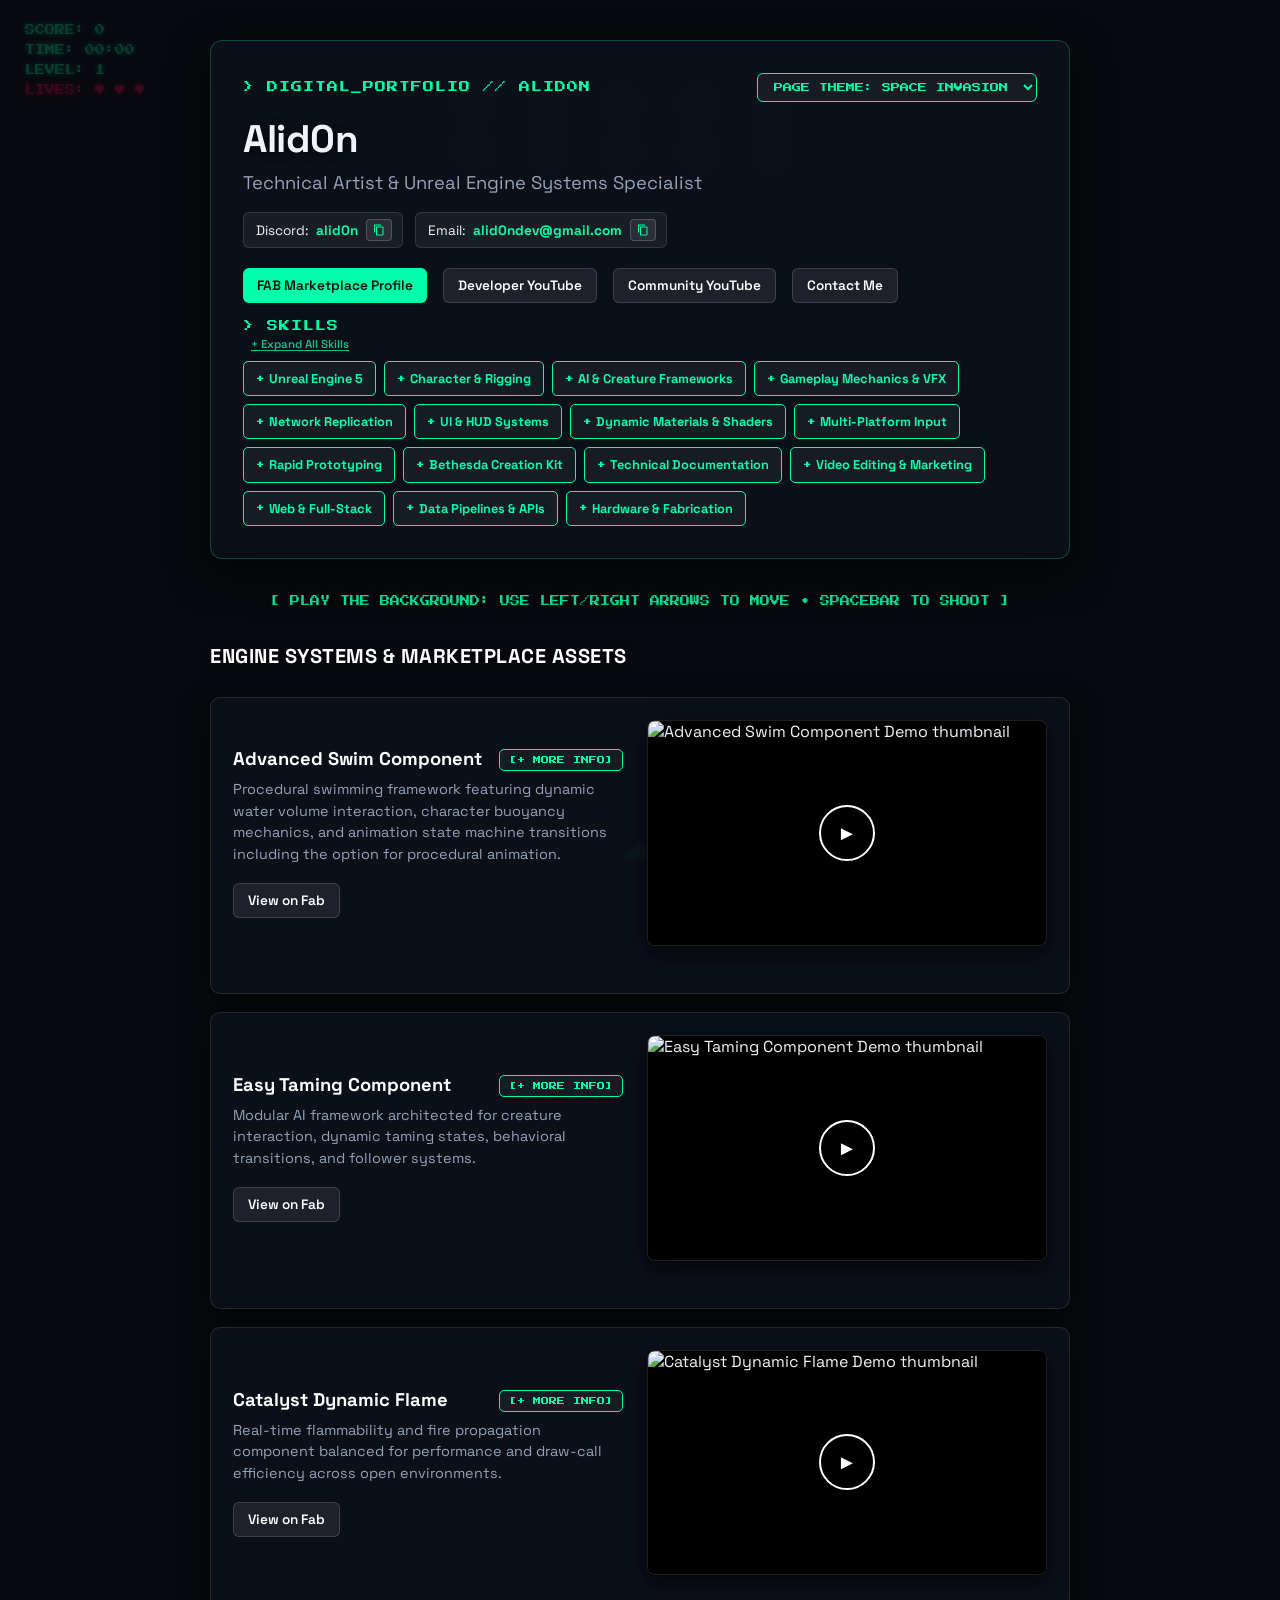
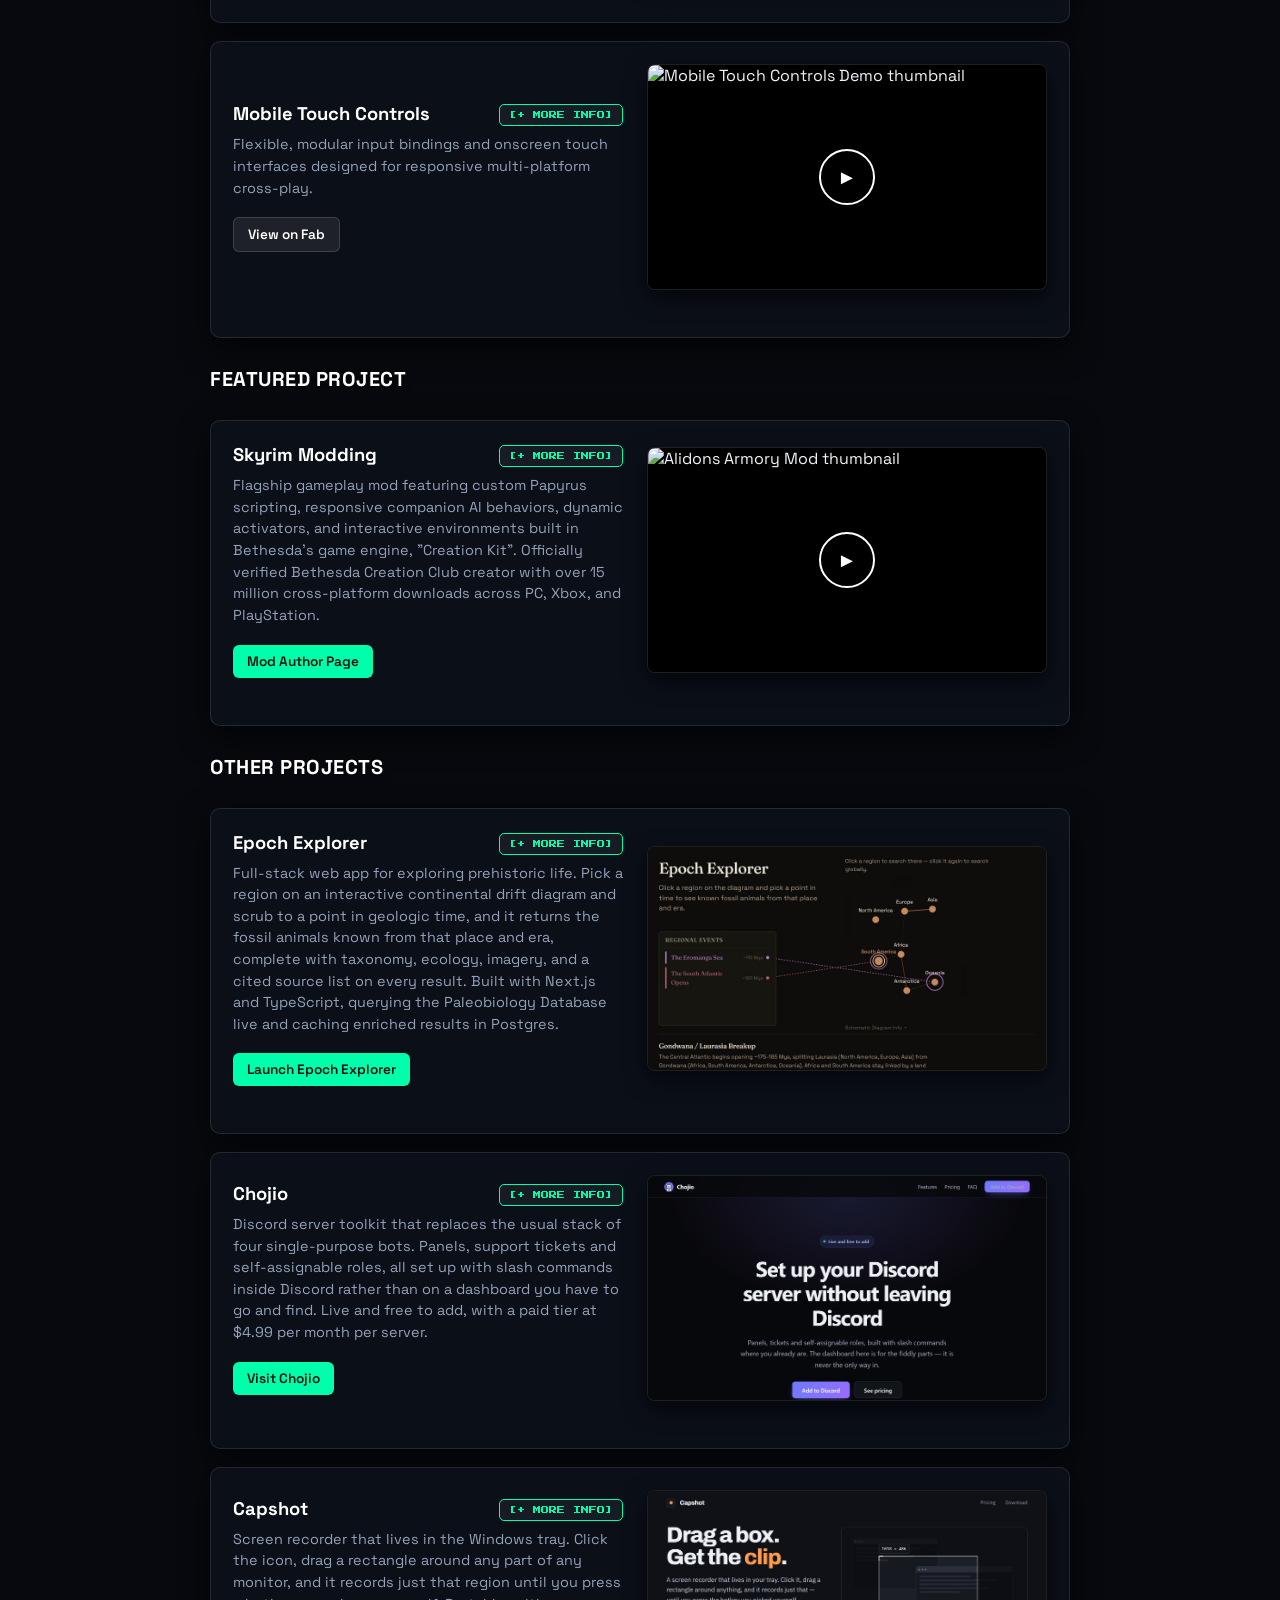
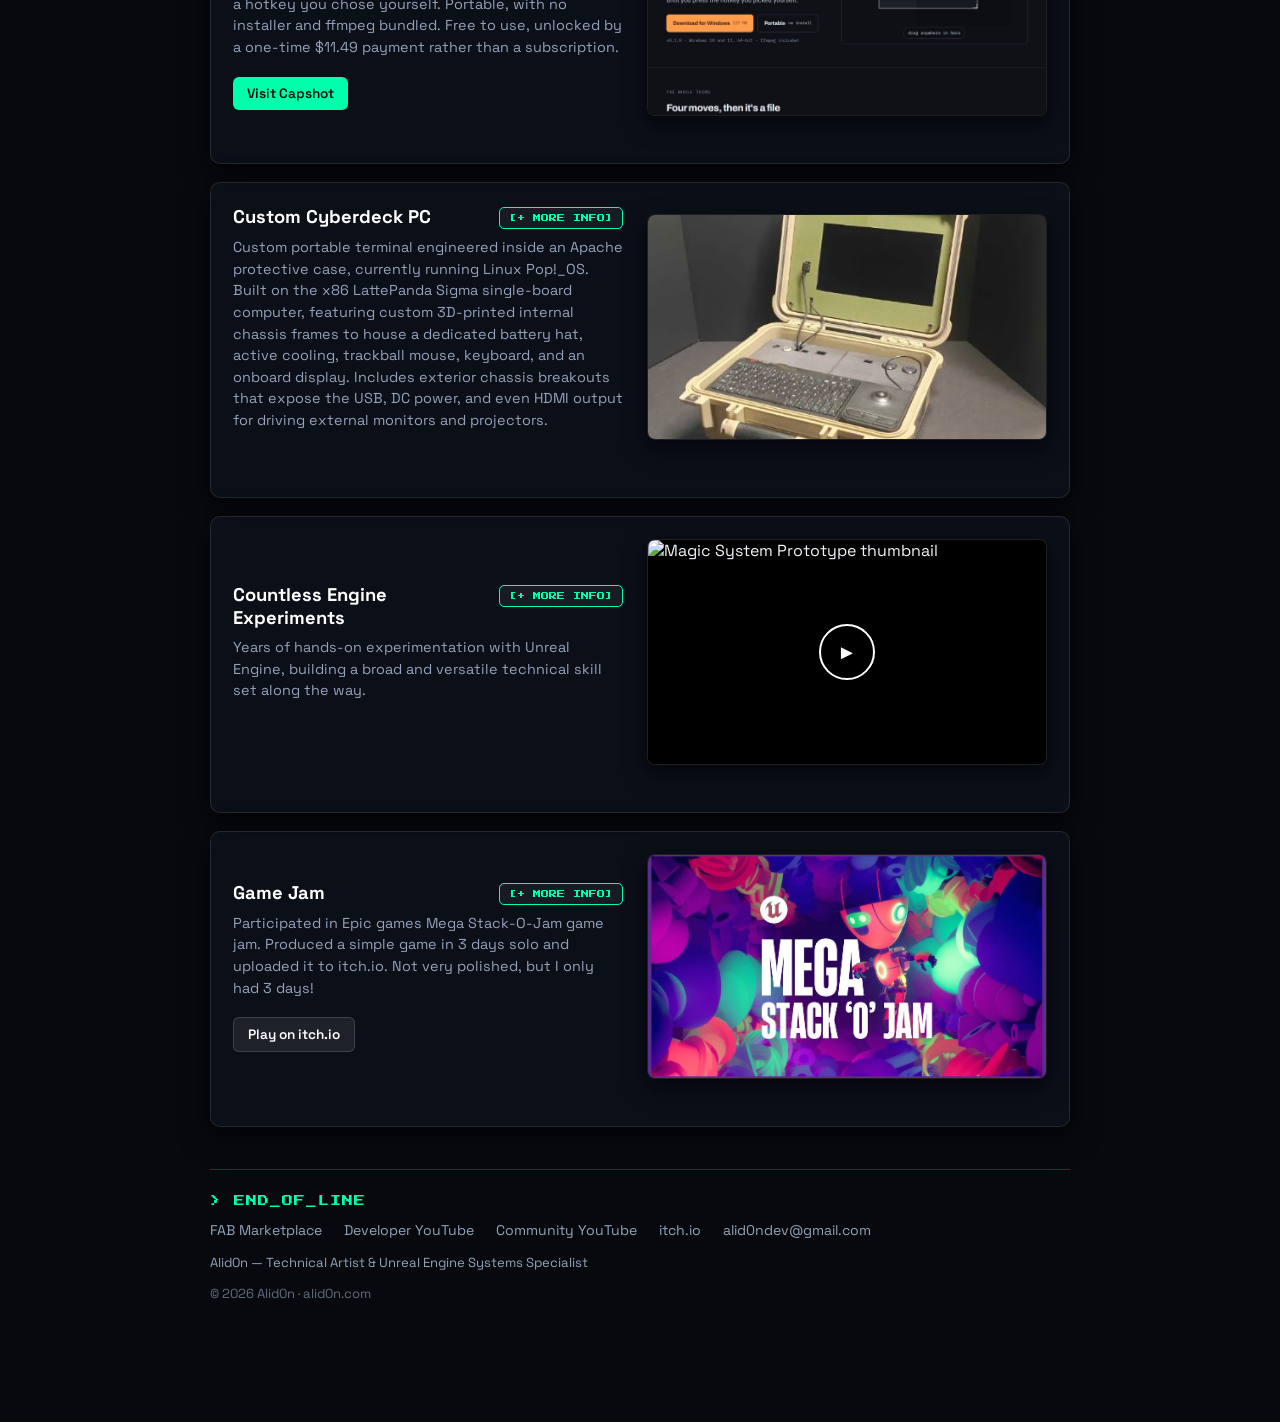
==== commit edd0c58a: "Add Capshot to Other Projects Sits after Chojio, keeping the three shipped software products togethe" ====
--- a/index.html
+++ b/index.html
@@ -1469,7 +1469,43 @@
         </div>
       </div>
 
-      <!-- CARD 8: Custom Cyberdeck -->
+      <!-- CARD 8: Capshot -->
+      <div class="card card-with-video">
+        <div class="card-info">
+          <div>
+            <div class="card-header-row">
+              <h3>Capshot</h3>
+              <button class="more-info-btn" aria-expanded="false">[+ More Info]</button>
+            </div>
+            <p>Screen recorder that lives in the Windows tray. Click the icon, drag a rectangle around any part of any monitor, and it records just that region until you press a hotkey you chose yourself. Portable, with no installer and ffmpeg bundled. Free to use, unlocked by a one-time $11.49 payment rather than a subscription.</p>
+          </div>
+          <div class="card-links">
+            <a href="https://capshot.me" target="_blank" rel="noopener" class="btn btn-primary">Visit Capshot</a>
+          </div>
+        </div>
+
+        <div class="card-video-embed">
+          <div class="video-frame-wrap">
+            <img src="Capshot.jpg" alt="The Capshot landing page, a region screen recorder for Windows" loading="lazy" />
+          </div>
+        </div>
+
+        <div class="card-expanded-drawer">
+          <div class="card-drawer-inner">
+            <span class="drawer-subtitle">&gt; BUILD &amp; PRODUCT DECISIONS</span>
+            <ul class="drawer-details-list">
+              <li><strong>Region capture:</strong> Drag a box on any monitor. The screen dims, a live size readout follows the cursor, and Escape backs out without recording.</li>
+              <li><strong>System-wide hotkeys:</strong> Start and stop are bound to keys the user picks and work outside the app's own window, so a recording can be stopped without hunting for a button.</li>
+              <li><strong>Formats and capture:</strong> MP4, MOV, WebM, GIF and animated WebP, with device audio and pause and resume part-way through a take.</li>
+              <li><strong>Free tier is a tool, not a trial:</strong> No account and no countdown to expiry. The limits are stated plainly instead: 45 seconds a clip, 15 for GIFs, up to 1080p, and a small watermark.</li>
+              <li><strong>Offline licensing:</strong> One payment yields a key pasted into Settings. The app verifies it once and then keeps working without calling home.</li>
+              <li><strong>Platform support stated up front:</strong> Windows ships today; macOS and Linux are marked in progress. ChromeOS is a web version because an installed app there cannot see the rest of the screen, and would record a black rectangle. Said on the page rather than discovered after a download.</li>
+            </ul>
+          </div>
+        </div>
+      </div>
+
+      <!-- CARD 9: Custom Cyberdeck -->
       <div class="card card-with-video">
         <div class="card-info">
           <div>
@@ -1505,7 +1541,7 @@
       </div>
       </div>
 
-<!-- CARD 9: Countless Engine Experiments -->
+<!-- CARD 10: Countless Engine Experiments -->
 <div class="card card-with-video">
   <div class="card-info">
     <div>
@@ -1560,7 +1596,7 @@
   </div>
 </div>
 
-<!-- CARD 10: Game Jam -->
+<!-- CARD 11: Game Jam -->
 <div class="card card-with-video">
   <div class="card-info">
     <div>
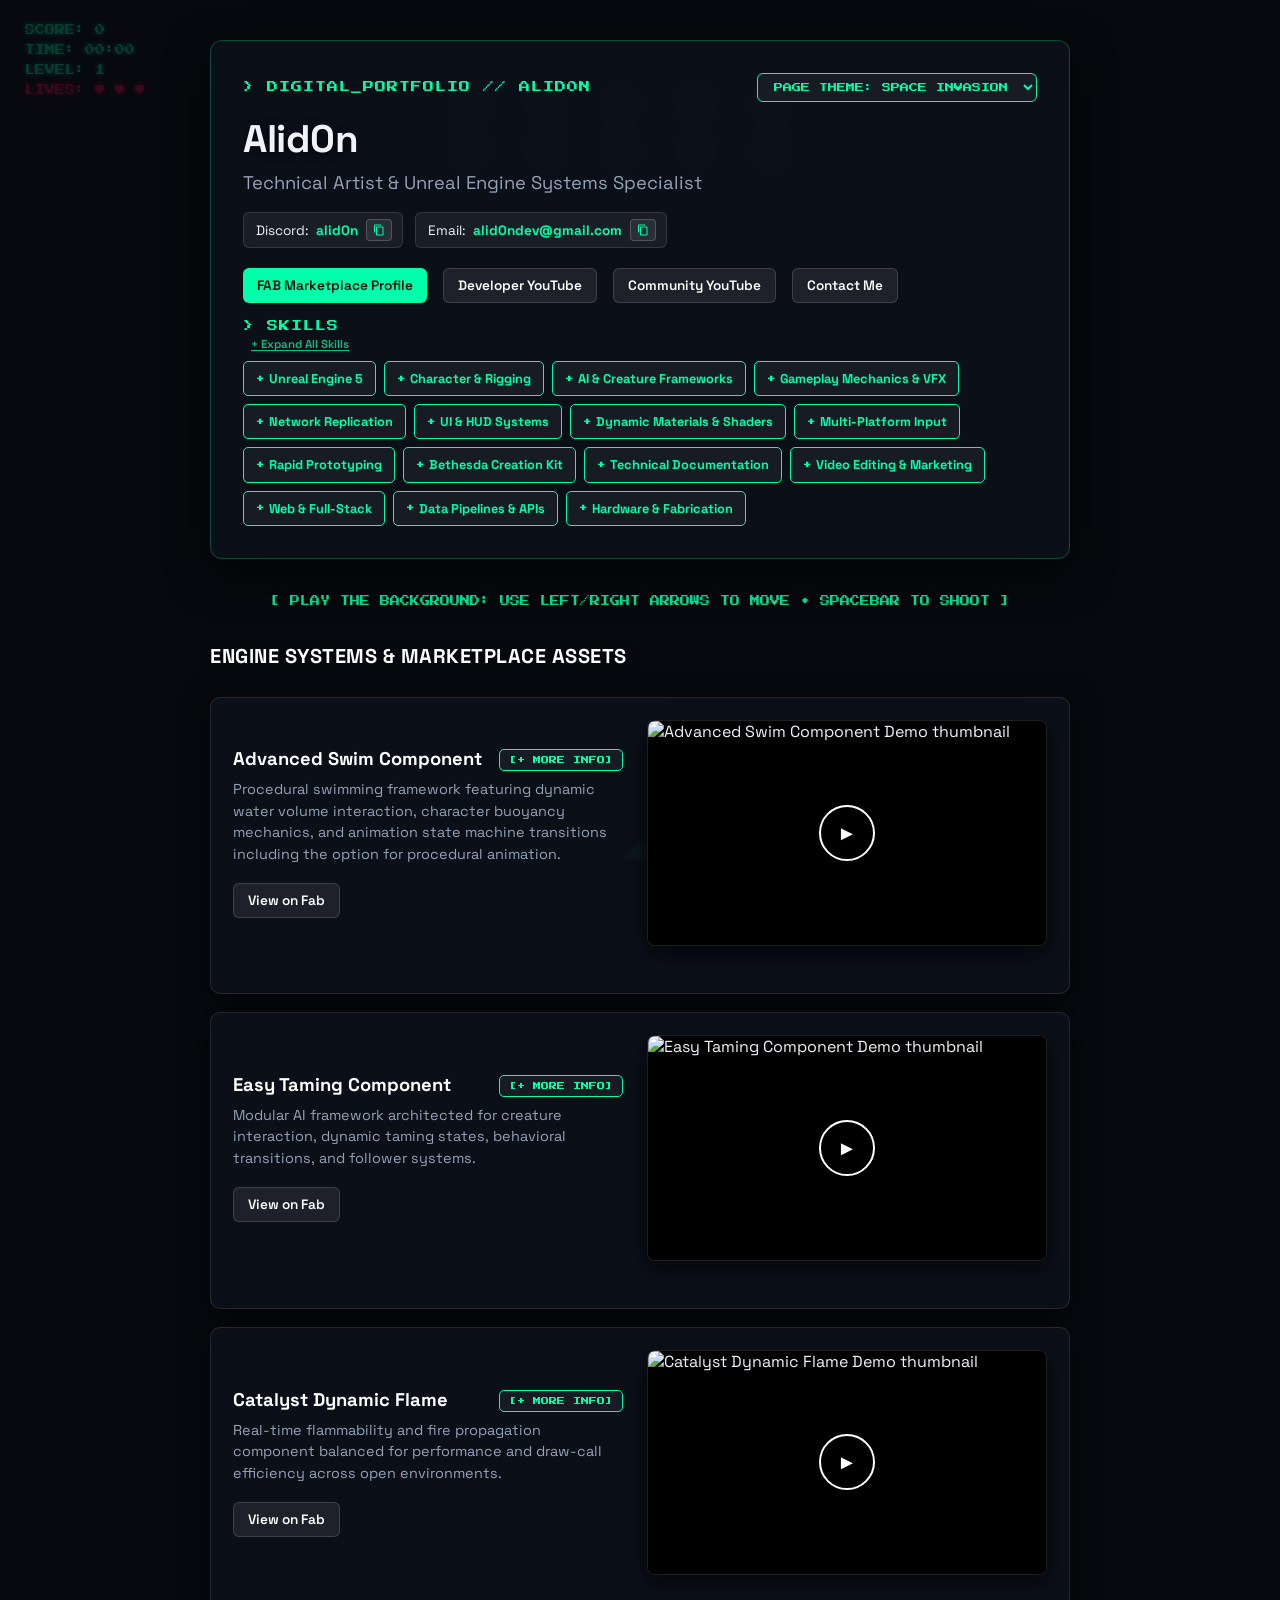
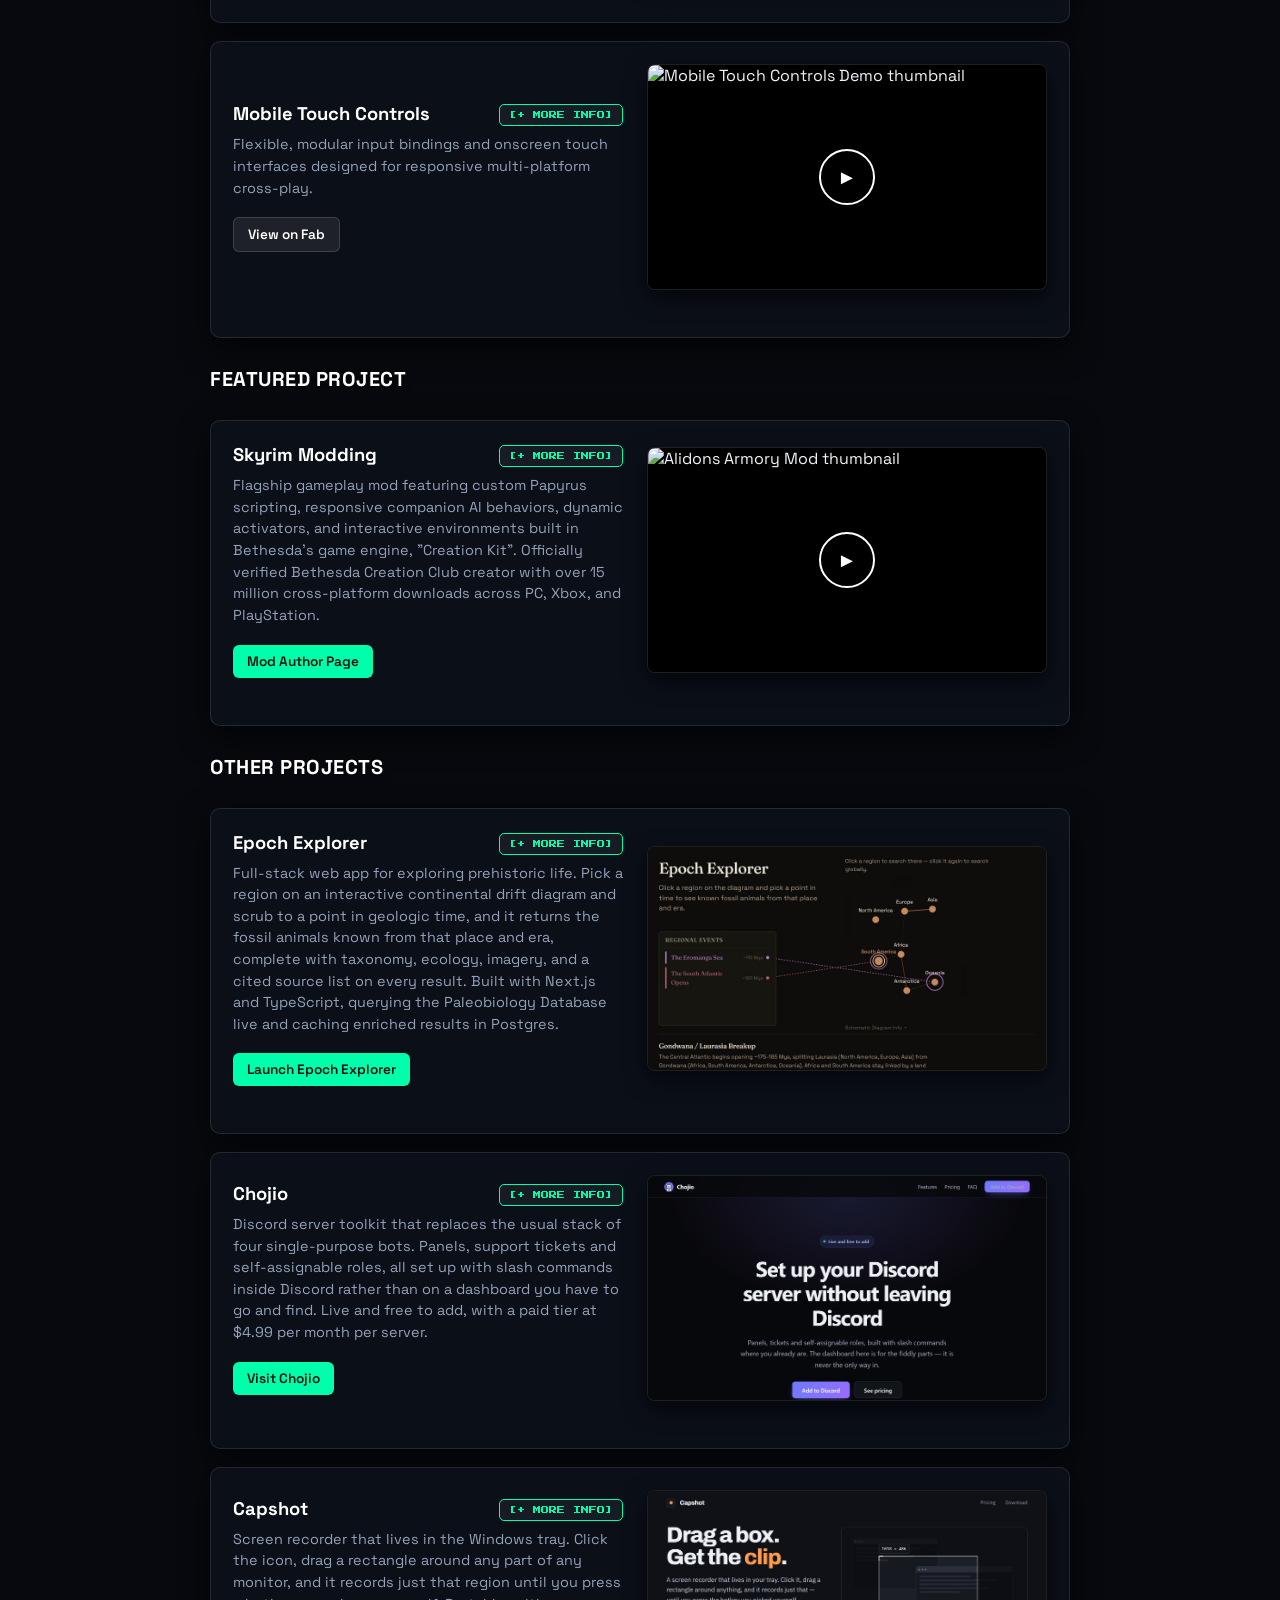
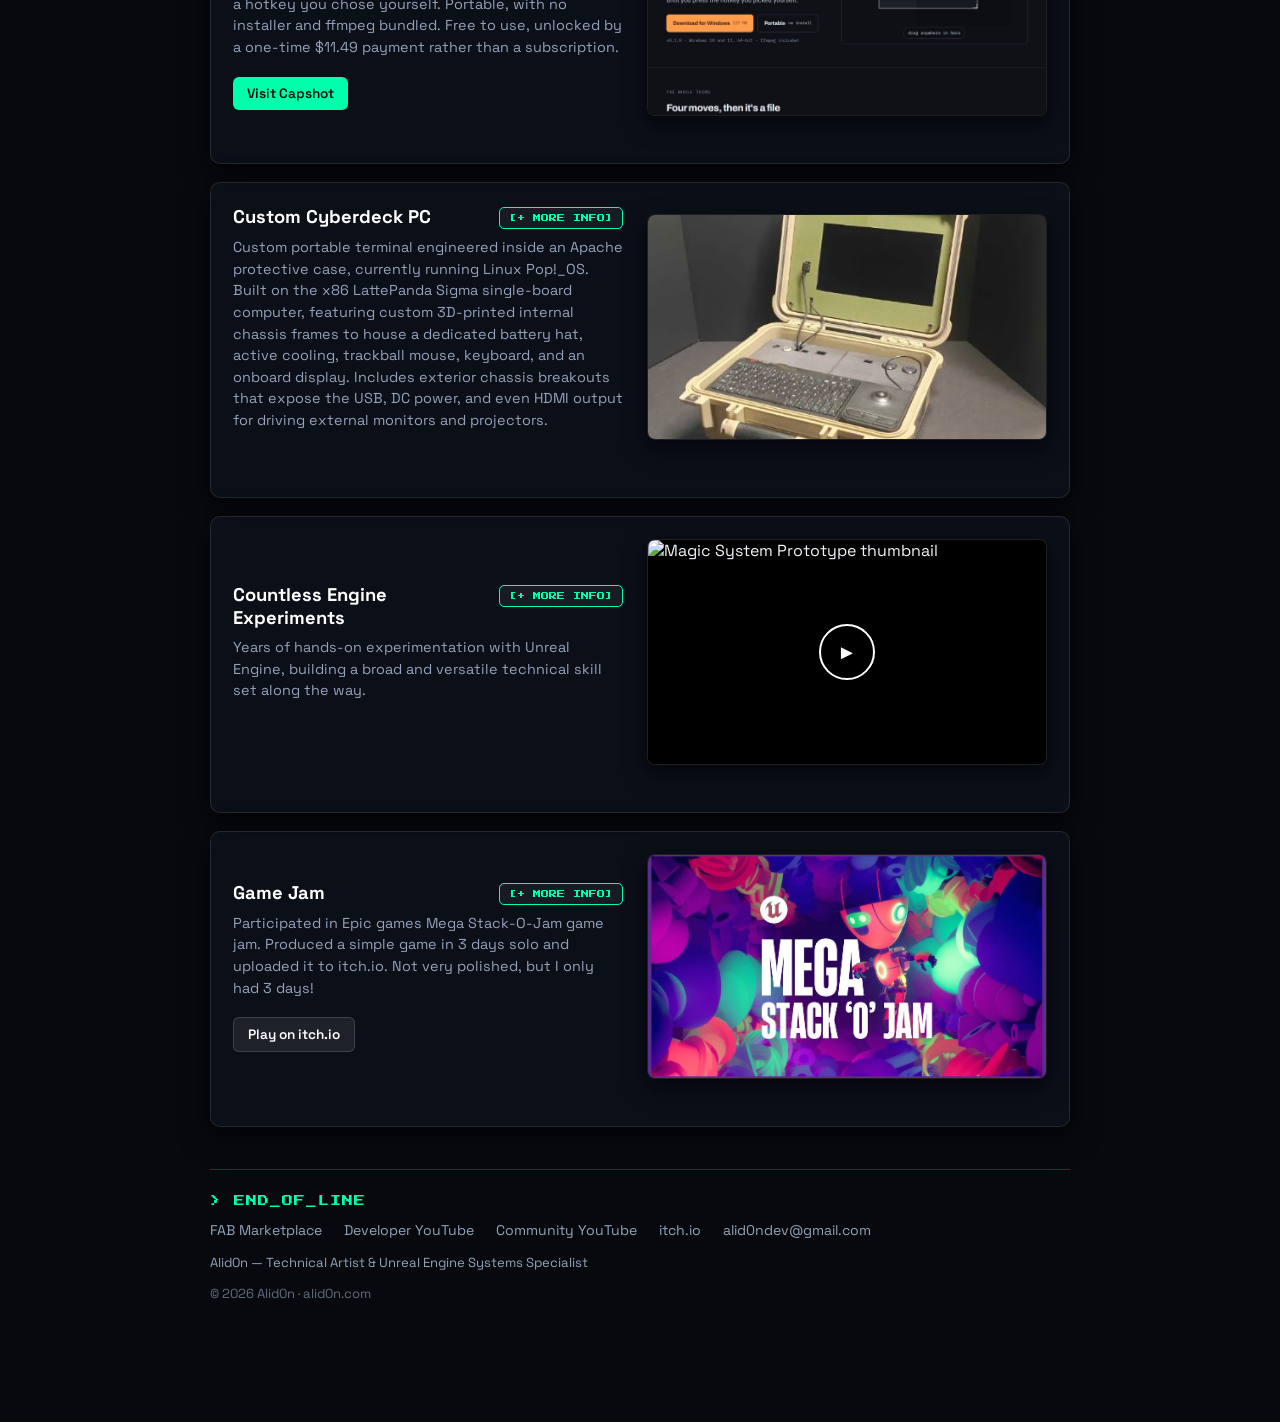
==== commit d5025e0a: "Point Epoch Explorer at its own domain, and put Capshot on the resume The card and the resume were b" ====
--- a/index.html
+++ b/index.html
@@ -1408,7 +1408,7 @@
             <p>Full-stack web app for exploring prehistoric life. Pick a region on an interactive continental drift diagram and scrub to a point in geologic time, and it returns the fossil animals known from that place and era, complete with taxonomy, ecology, imagery, and a cited source list on every result. Built with Next.js and TypeScript, querying the Paleobiology Database live and caching enriched results in Postgres.</p>
           </div>
           <div class="card-links">
-            <a href="https://epoch-explorer-alid0n.vercel.app/?region=South+America&amp;year=113&amp;groups=Dinosauria&amp;taxon=Iguanodon" target="_blank" rel="noopener" class="btn btn-primary">Launch Epoch Explorer</a>
+            <a href="https://epochexplorer.earth/?region=South+America&amp;year=113&amp;groups=Dinosauria&amp;taxon=Iguanodon" target="_blank" rel="noopener" class="btn btn-primary">Launch Epoch Explorer</a>
           </div>
         </div>
 
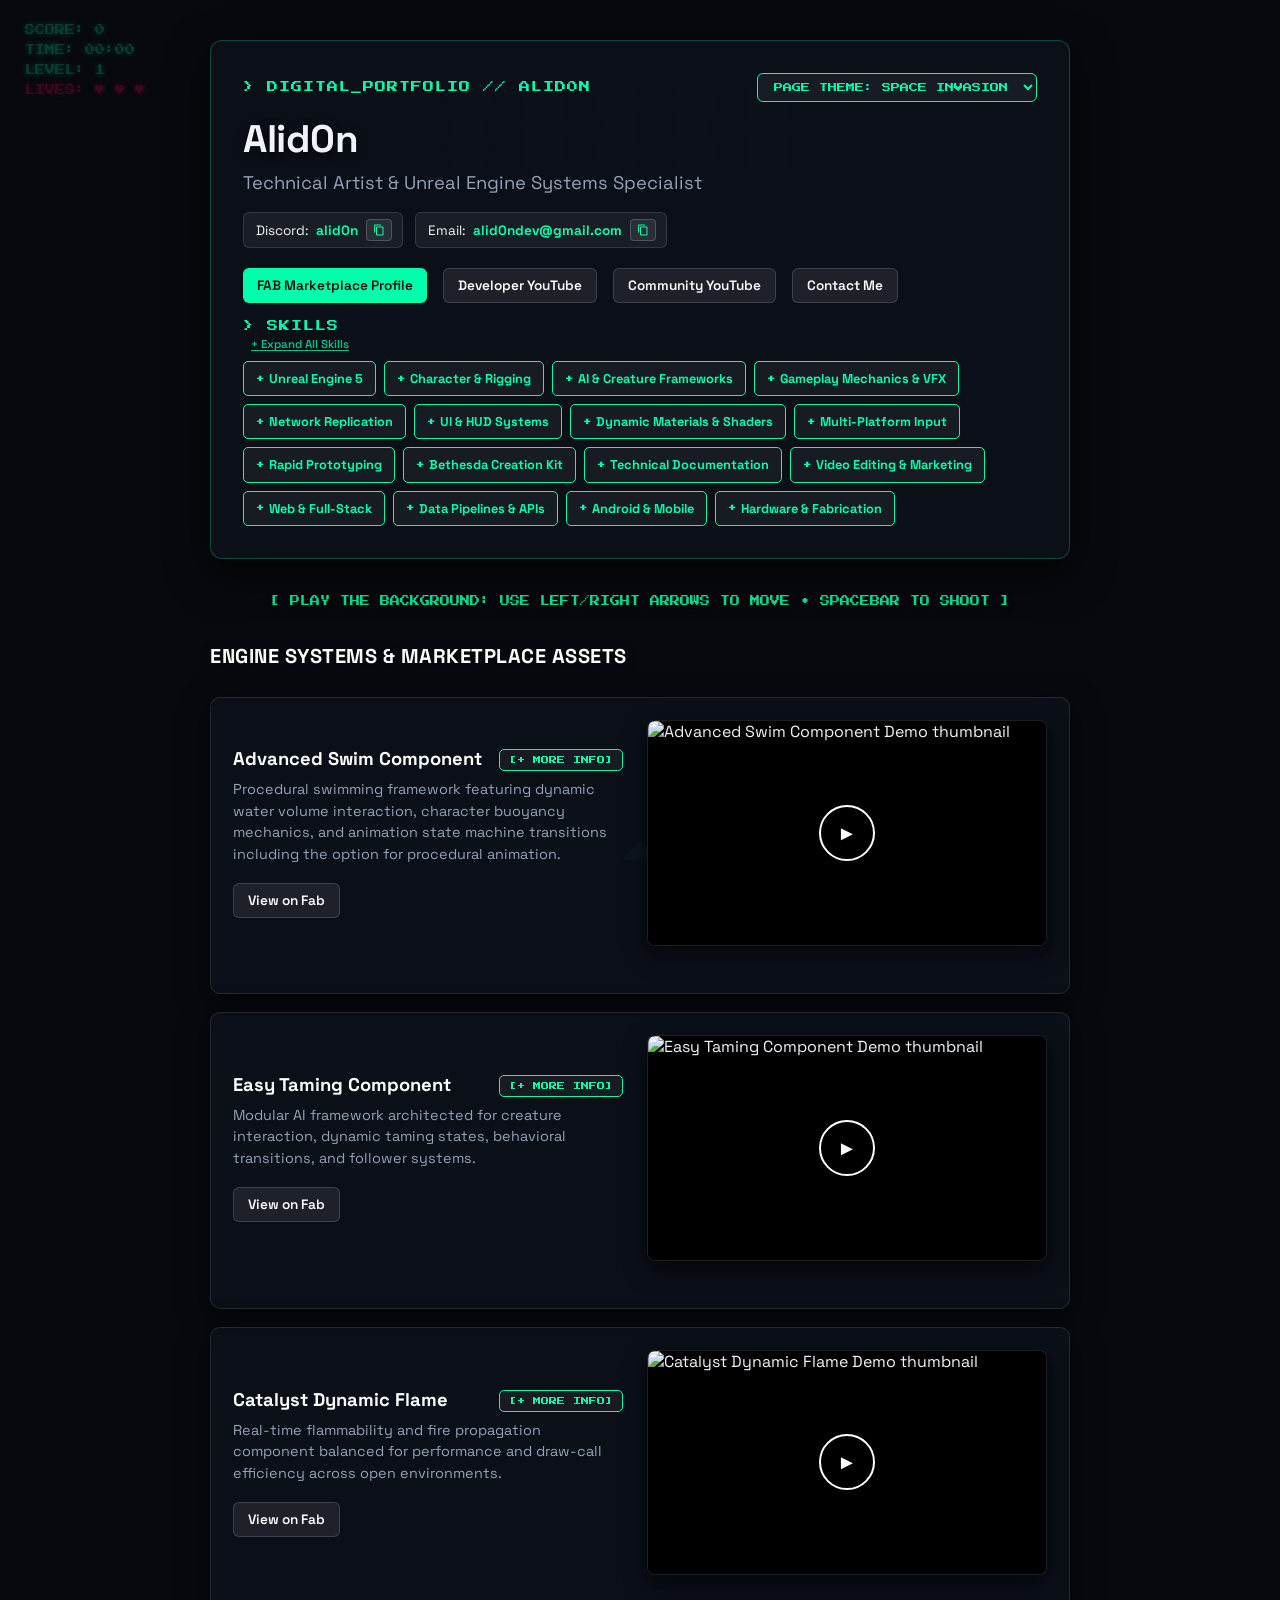
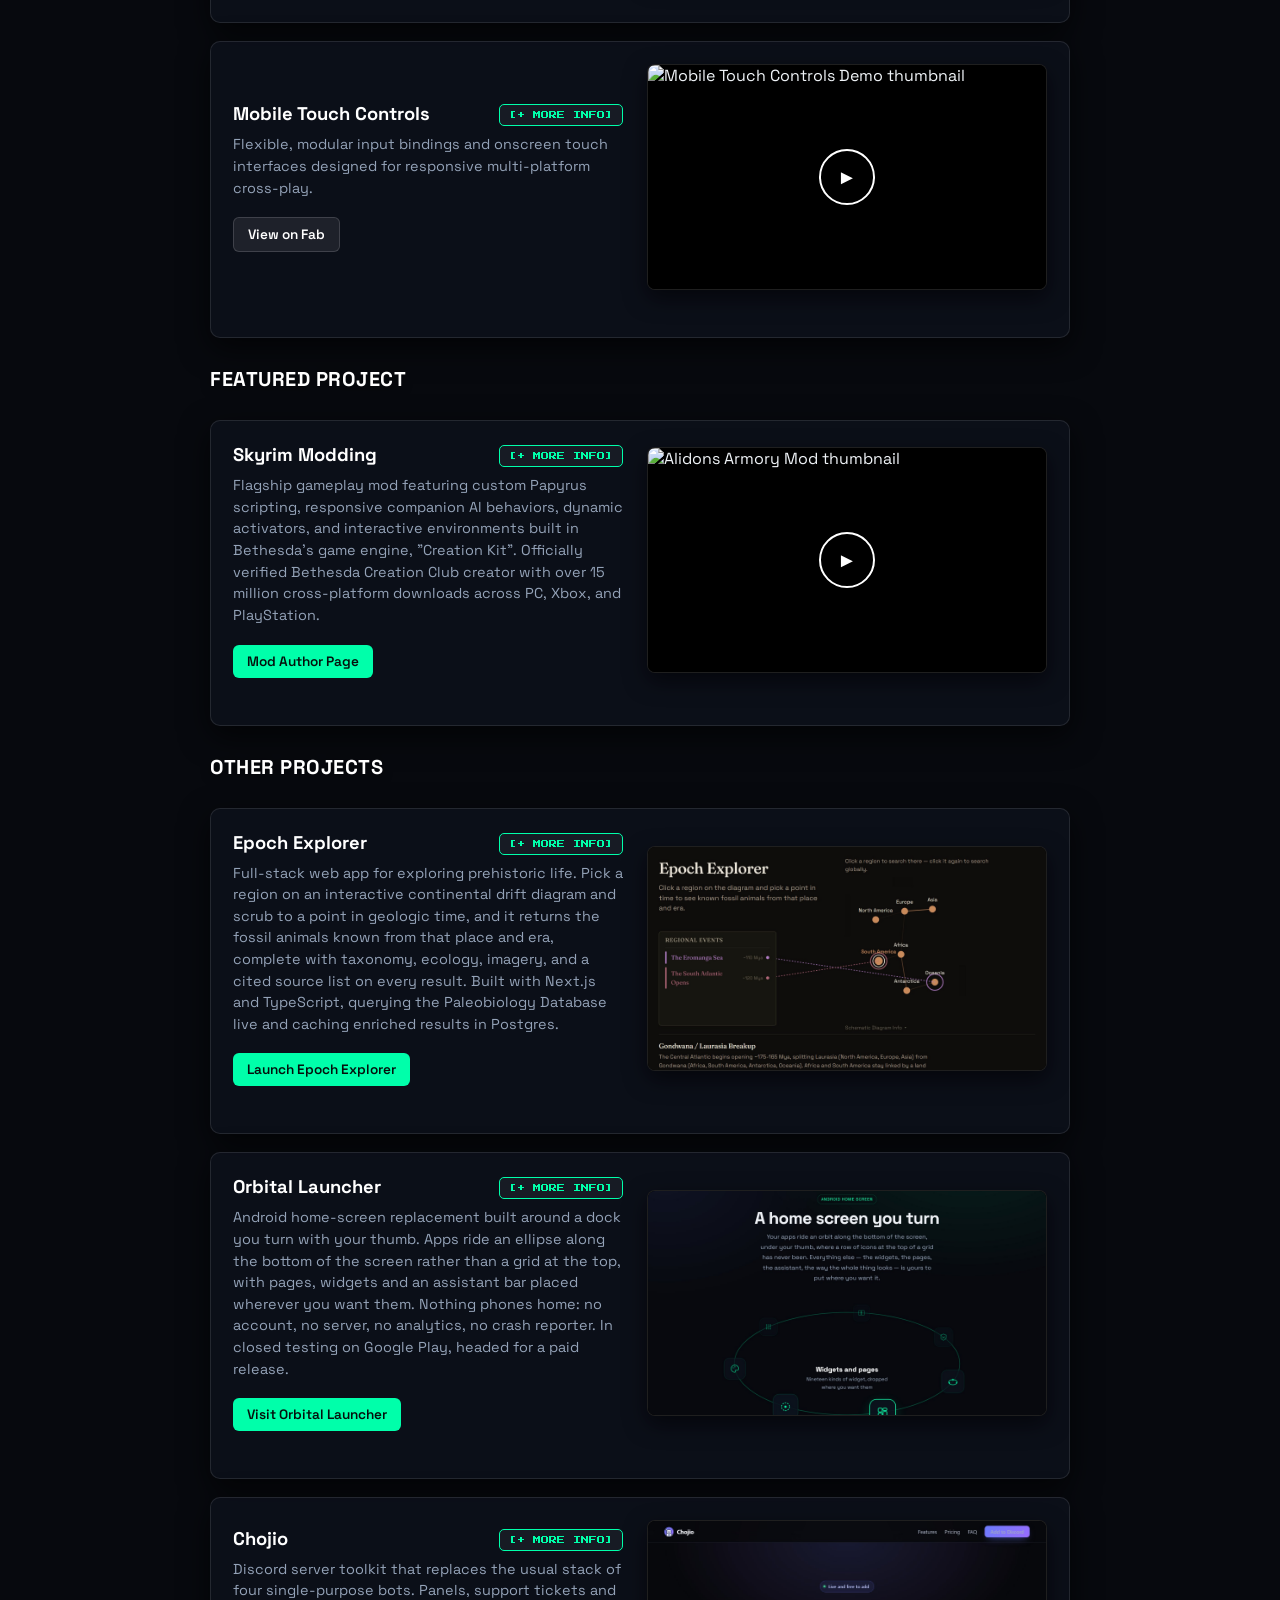
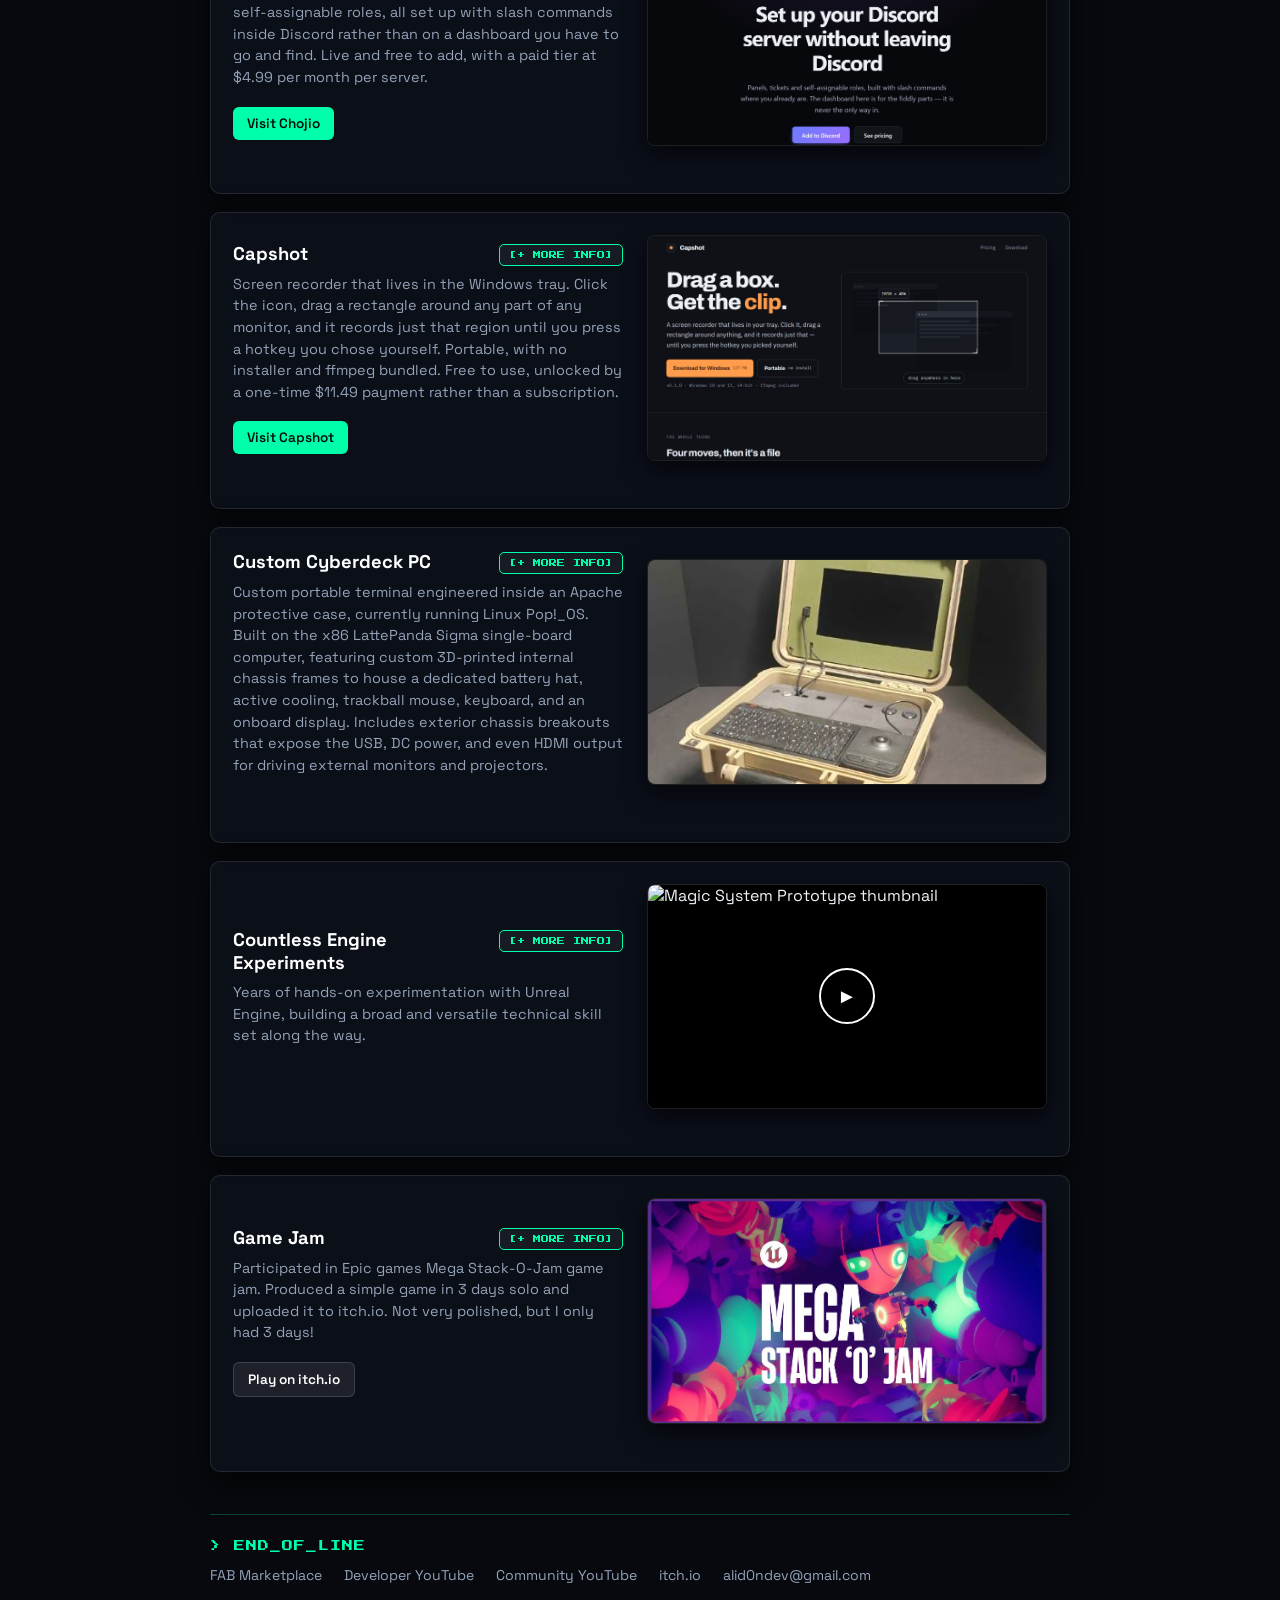
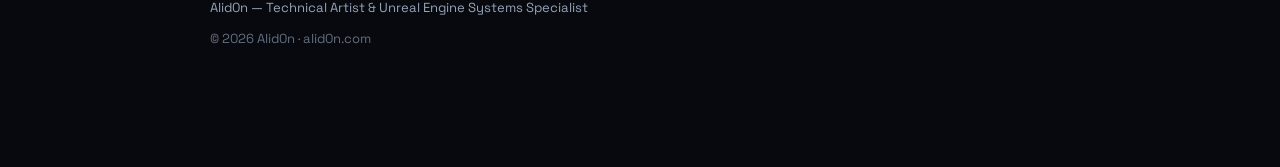
==== commit 0942a0b0: "Add Orbital Launcher to the portfolio and the resume Sits second in Other Projects, behind Epoch Exp" ====
--- a/index.html
+++ b/index.html
@@ -1104,6 +1104,7 @@
           <span class="skill-tag" data-name="Video Editing &amp; Marketing" data-detail="Technical demo production, feature trailers, gameplay capture, product copywriting, and storefront asset design."><span class="skill-icon">+</span><span class="skill-name">Video Editing &amp; Marketing</span></span>
           <span class="skill-tag" data-name="Web &amp; Full-Stack" data-detail="Next.js, React, and TypeScript front ends backed by Postgres, with server-side rendering, URL-driven application state, and production deployment on Vercel."><span class="skill-icon">+</span><span class="skill-name">Web &amp; Full-Stack</span></span>
           <span class="skill-tag" data-name="Data Pipelines &amp; APIs" data-detail="Aggregating and reconciling third-party scientific APIs, Postgres caching layers to cut repeat load, and automated tests that verify data against its upstream sources."><span class="skill-icon">+</span><span class="skill-name">Data Pipelines &amp; APIs</span></span>
+          <span class="skill-tag" data-name="Android &amp; Mobile" data-detail="Kotlin and Jetpack Compose, launcher and widget APIs, foldable layouts, runtime permissions, and Play Console release and Data Safety work."><span class="skill-icon">+</span><span class="skill-name">Android &amp; Mobile</span></span>
           <span class="skill-tag" data-name="Hardware &amp; Fabrication" data-detail="Single-board computing, custom cyberdecks, 3D printing prototyping, and vacuum-forming fabrication."><span class="skill-icon">+</span><span class="skill-name">Hardware &amp; Fabrication</span></span>
         </div>
     </header>
@@ -1433,7 +1434,43 @@
         </div>
       </div>
 
-      <!-- CARD 7: Chojio -->
+      <!-- CARD 7: Orbital Launcher -->
+      <div class="card card-with-video">
+        <div class="card-info">
+          <div>
+            <div class="card-header-row">
+              <h3>Orbital Launcher</h3>
+              <button class="more-info-btn" aria-expanded="false">[+ More Info]</button>
+            </div>
+            <p>Android home-screen replacement built around a dock you turn with your thumb. Apps ride an ellipse along the bottom of the screen rather than a grid at the top, with pages, widgets and an assistant bar placed wherever you want them. Nothing phones home: no account, no server, no analytics, no crash reporter. In closed testing on Google Play, headed for a paid release.</p>
+          </div>
+          <div class="card-links">
+            <a href="https://orbitallauncher.com" target="_blank" rel="noopener" class="btn btn-primary">Visit Orbital Launcher</a>
+          </div>
+        </div>
+
+        <div class="card-video-embed">
+          <div class="video-frame-wrap">
+            <img src="OrbitalLauncher.jpg" alt="The Orbital Launcher site, showing the orbit dock of app icons" loading="lazy" />
+          </div>
+        </div>
+
+        <div class="card-expanded-drawer">
+          <div class="card-drawer-inner">
+            <span class="drawer-subtitle">&gt; ARCHITECTURE &amp; PRODUCT DECISIONS</span>
+            <ul class="drawer-details-list">
+              <li><strong>The orbit dock:</strong> One orbit or three, anchored to the bottom or either side, or a plain flat row for anyone the wheel is not for. It can turn slowly by itself, wind back to where it started, and stay within reach from inside other apps.</li>
+              <li><strong>Nineteen widgets:</strong> Clock, calendar, week, up next, weather, now playing, news, feeds, people, notes, battery, torch, calculator, folders, app shortcuts and an app scroller, alongside any Android widget already installed.</li>
+              <li><strong>Assistant bar:</strong> Type an errand and it carries it out, covering reminders, notes, messages, emails, calls, calendar entries, app launches and searches. A Claude, ChatGPT or Gemini key is optional and used only for phrasing it cannot parse itself.</li>
+              <li><strong>Built for foldables:</strong> The open screen can share the folded one's layout, spread two pages side by side, or keep a layout of its own with its own theme, dock and settings.</li>
+              <li><strong>Permissions on demand:</strong> Nothing is requested at install. Each feature asks the first time it is used, and whatever is declined simply goes quiet rather than blocking the app.</li>
+              <li><strong>No telemetry at all:</strong> No account, no sign-in, no server of its own, no analytics library, no crash reporter, no ad network. The five kinds of request that can leave the phone are each listed with what they contain.</li>
+            </ul>
+          </div>
+        </div>
+      </div>
+
+      <!-- CARD 8: Chojio -->
       <div class="card card-with-video">
         <div class="card-info">
           <div>
@@ -1469,7 +1506,7 @@
         </div>
       </div>
 
-      <!-- CARD 8: Capshot -->
+      <!-- CARD 9: Capshot -->
       <div class="card card-with-video">
         <div class="card-info">
           <div>
@@ -1505,7 +1542,7 @@
         </div>
       </div>
 
-      <!-- CARD 9: Custom Cyberdeck -->
+      <!-- CARD 10: Custom Cyberdeck -->
       <div class="card card-with-video">
         <div class="card-info">
           <div>
@@ -1541,7 +1578,7 @@
       </div>
       </div>
 
-<!-- CARD 10: Countless Engine Experiments -->
+<!-- CARD 11: Countless Engine Experiments -->
 <div class="card card-with-video">
   <div class="card-info">
     <div>
@@ -1596,7 +1633,7 @@
   </div>
 </div>
 
-<!-- CARD 11: Game Jam -->
+<!-- CARD 12: Game Jam -->
 <div class="card card-with-video">
   <div class="card-info">
     <div>
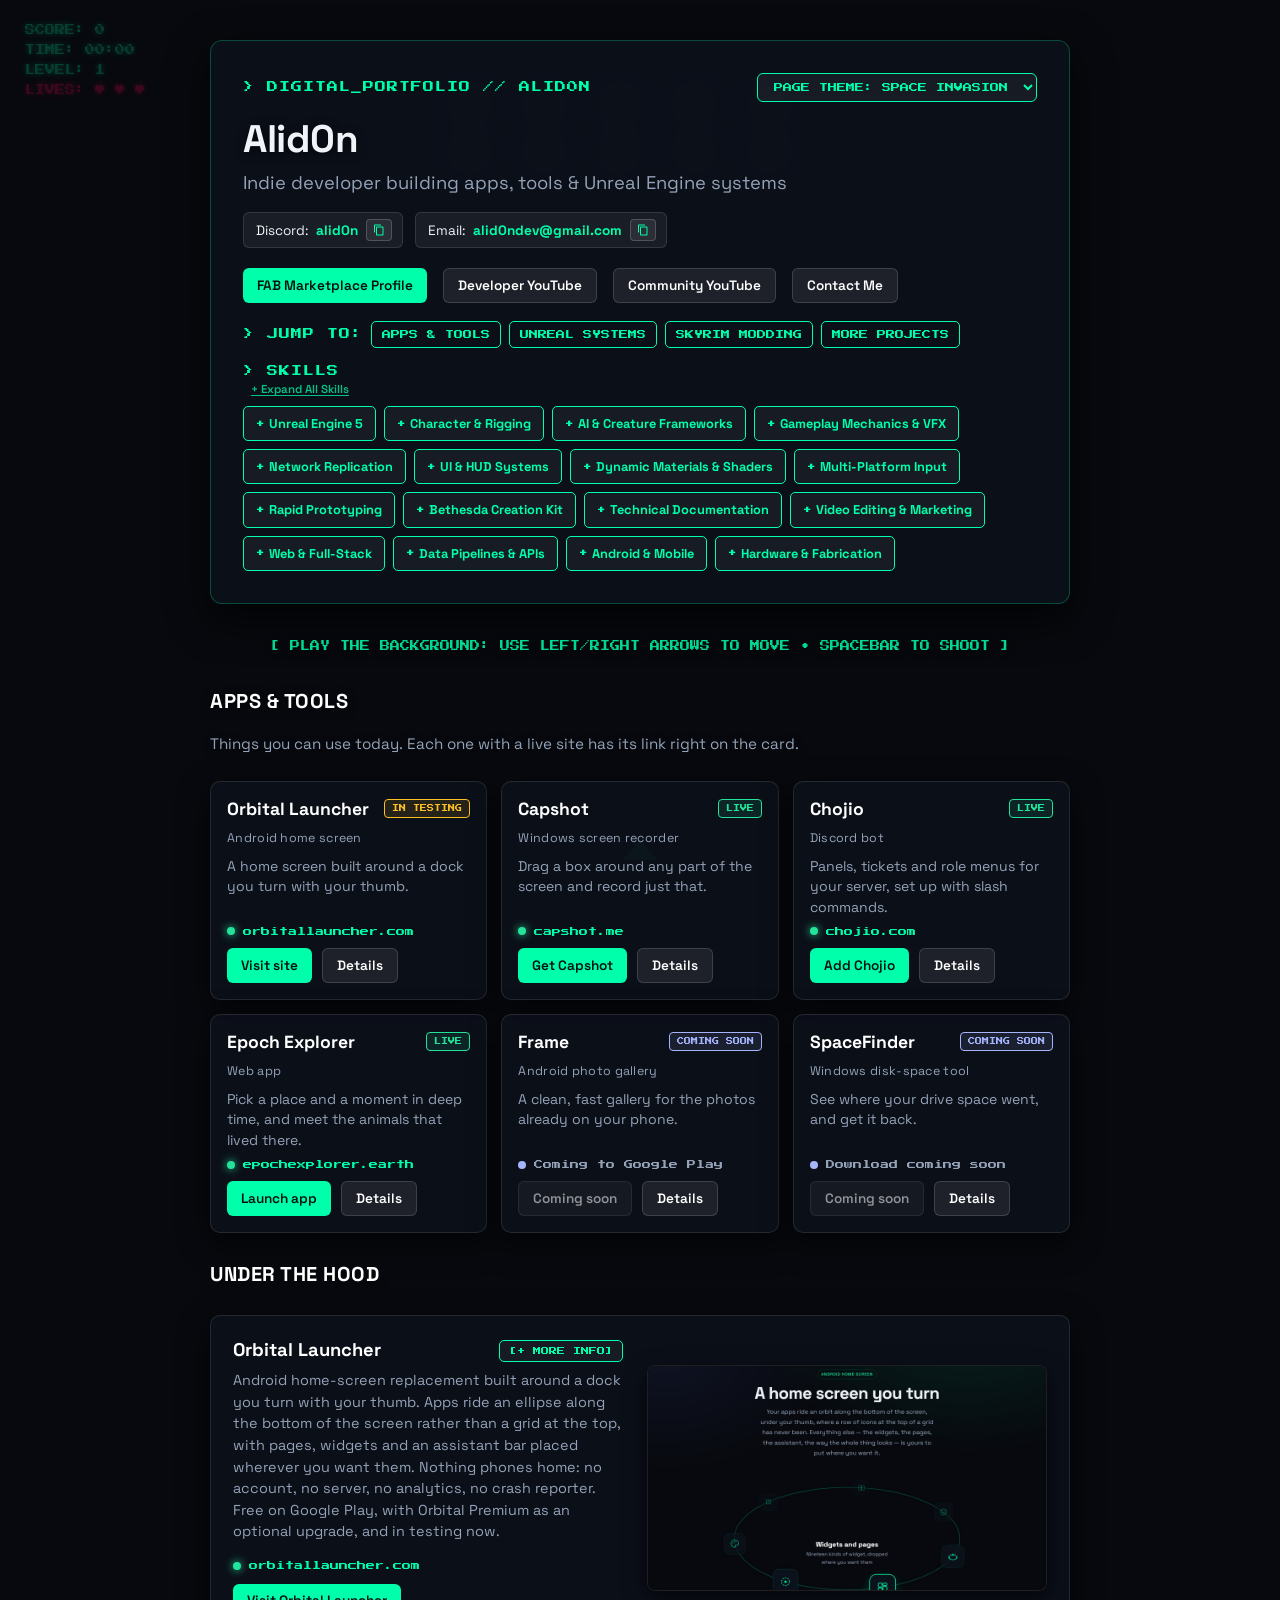
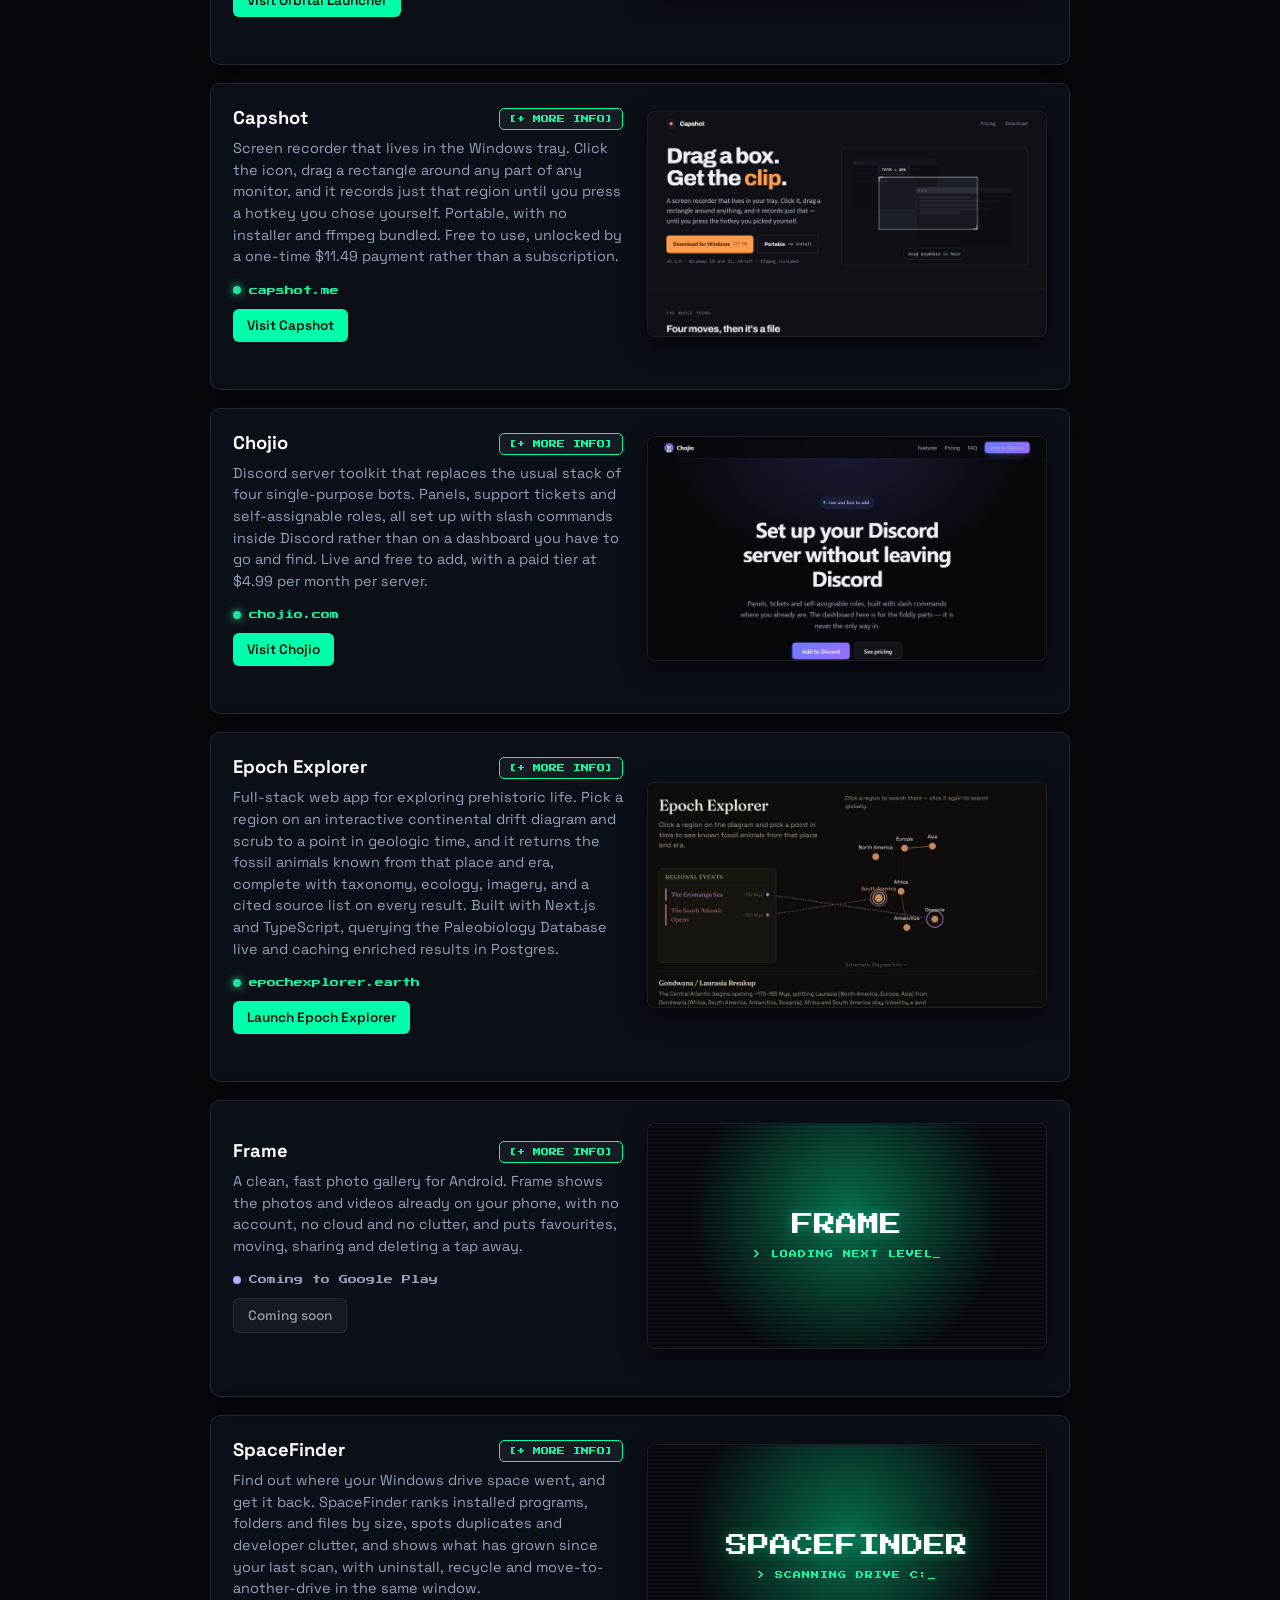
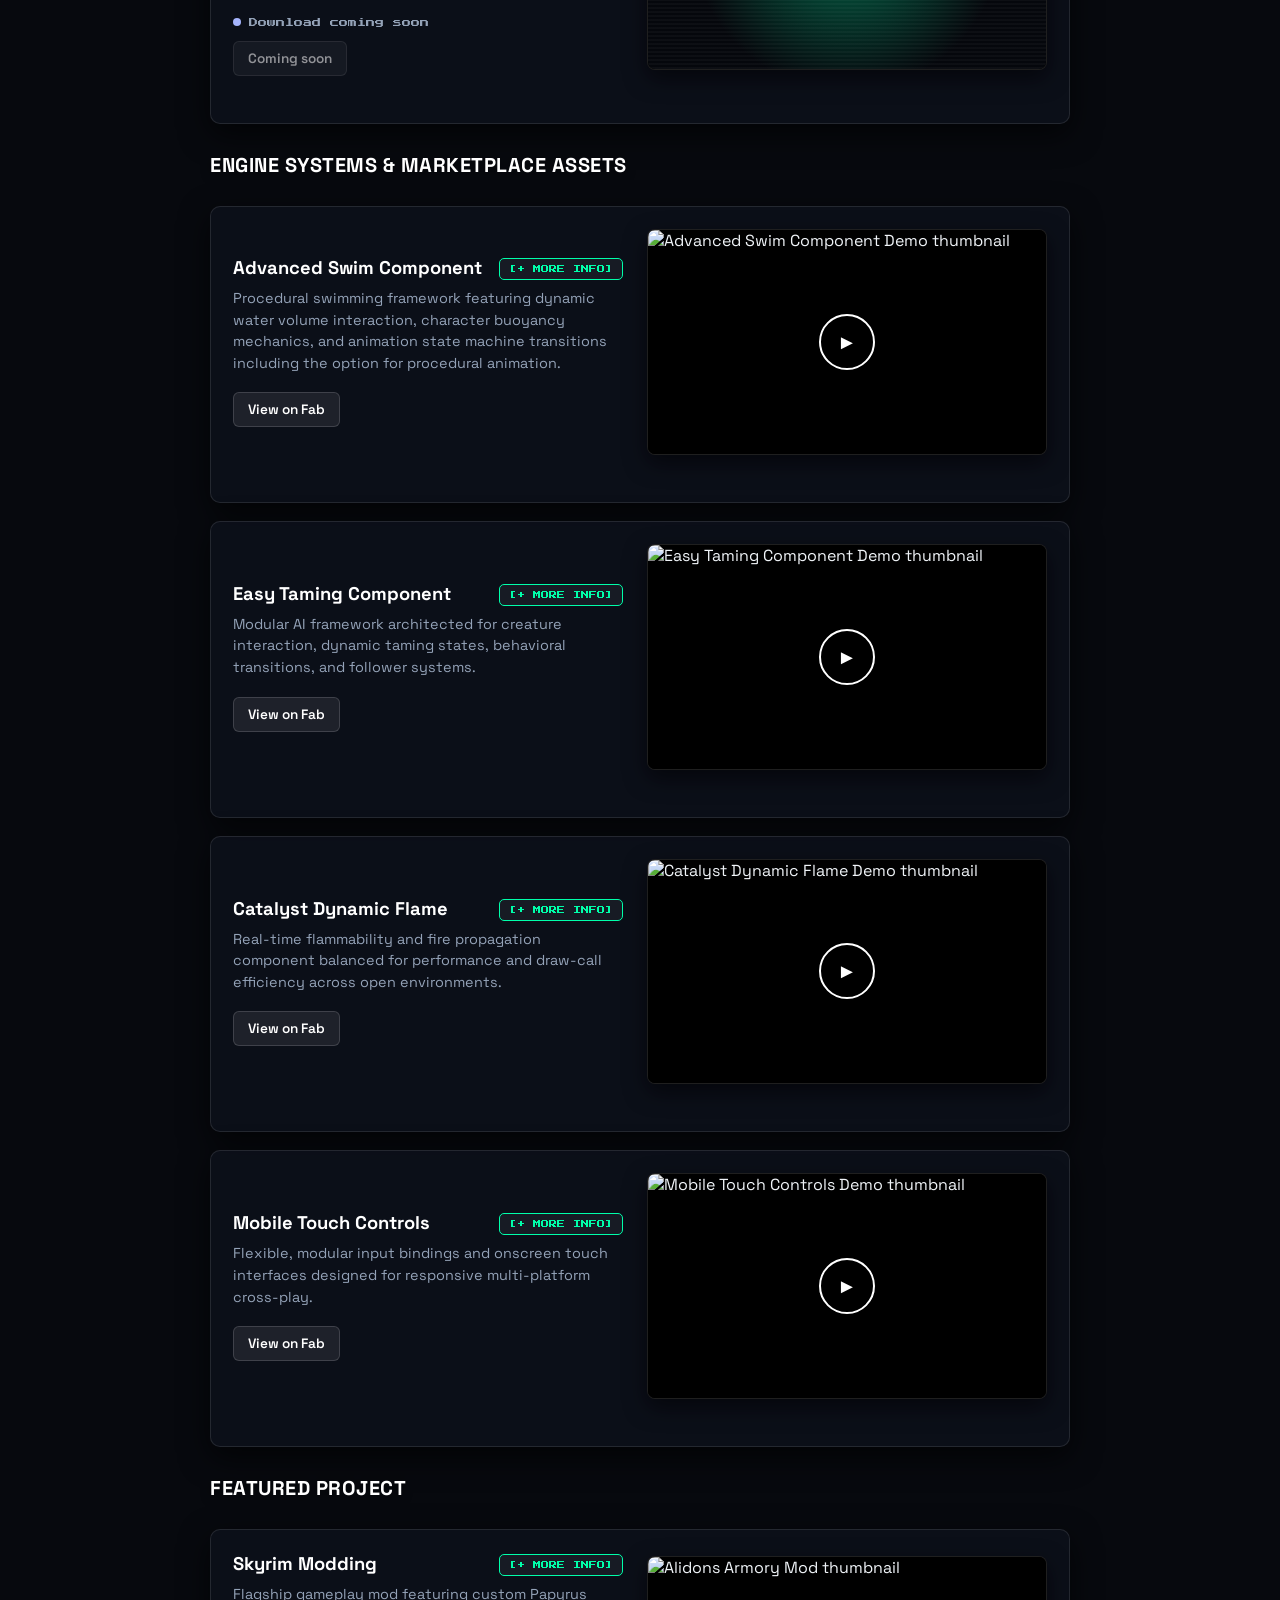
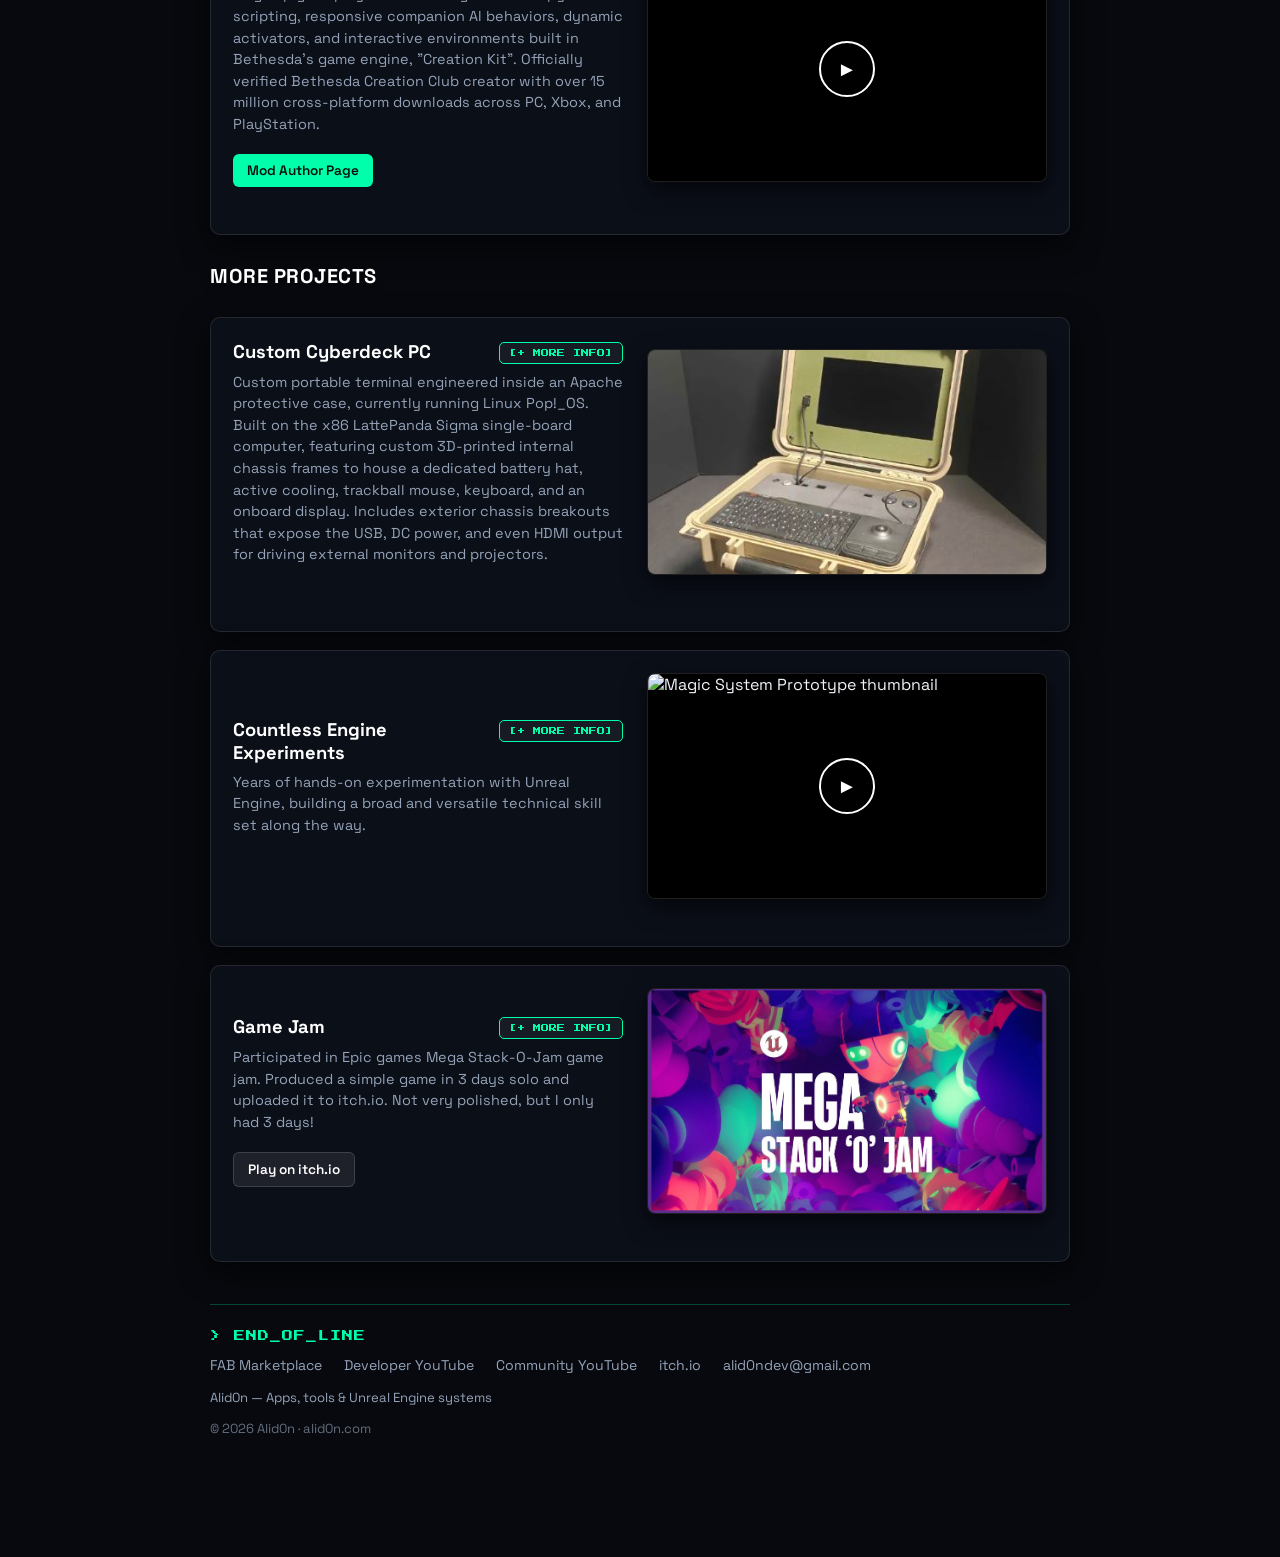
==== commit 5603d5a8: "Lead the portfolio with the apps and tools A launch pad of six tiles now opens the page: Orbital Lau" ====
--- a/index.html
+++ b/index.html
@@ -3,20 +3,20 @@
 <head>
   <meta charset="UTF-8" />
   <meta name="viewport" content="width=device-width, initial-scale=1.0" />
-  <title>Alid0n - Technical Artist &amp; Unreal Engine Systems Specialist</title>
-
-  <meta name="description" content="Alid0n — Technical Artist &amp; Unreal Engine Systems Specialist. Interactive portfolio with playable background games, marketplace assets, and modding work with 15M+ downloads.">
+  <title>Alid0n - Apps, Tools &amp; Unreal Engine Systems</title>
+
+  <meta name="description" content="Alid0n — indie developer. Orbital Launcher, Capshot, Chojio, Epoch Explorer and more, plus Unreal Engine marketplace systems and modding work with 15M+ downloads, on a site with playable background games.">
   <meta property="og:type" content="website">
-  <meta property="og:title" content="Alid0n - Technical Artist &amp; Unreal Engine Systems Specialist">
-  <meta property="og:description" content="Interactive digital portfolio featuring playable background games, Unreal Engine marketplace assets, and modding work with 15M+ downloads.">
+  <meta property="og:title" content="Alid0n - Apps, Tools &amp; Unreal Engine Systems">
+  <meta property="og:description" content="Apps and tools you can use today, including Orbital Launcher, Capshot, Chojio and Epoch Explorer, plus Unreal Engine systems and modding work with 15M+ downloads.">
   <meta property="og:url" content="https://alid0n.com">
   <meta property="og:image" content="https://alid0n.com/preview.png">
   <meta property="og:image:width" content="1200">
   <meta property="og:image:height" content="630">
   <meta property="og:image:alt" content="Alid0n — Technical Artist &amp; Unreal Engine Systems Specialist">
   <meta name="twitter:card" content="summary_large_image">
-  <meta name="twitter:title" content="Alid0n - Technical Artist &amp; Unreal Engine Systems Specialist">
-  <meta name="twitter:description" content="Interactive digital portfolio featuring playable background games &amp; previews of my work">
+  <meta name="twitter:title" content="Alid0n - Apps, Tools &amp; Unreal Engine Systems">
+  <meta name="twitter:description" content="Apps, tools and game systems, on a site with playable background games">
   <meta name="twitter:image" content="https://alid0n.com/preview.png">
   <meta name="twitter:image:alt" content="Alid0n — Technical Artist &amp; Unreal Engine Systems Specialist">
   <meta name="theme-color" content="#07090e">
@@ -508,6 +508,188 @@
       gap: 8px;
       color: #fff;
       text-shadow: 0 2px 10px rgba(0,0,0,0.6);
+    }
+
+    /* ---- Apps & tools: the launch pad ----------------------------------
+       Six tiles that answer "what is it, can I use it, where" at a glance.
+       Each tile links out to the project's own site and down to its card. */
+    .section-title[id], .card[id] { scroll-margin-top: 24px; }
+
+    .section-lede {
+      color: var(--muted);
+      font-size: 0.95rem;
+      margin-top: -8px;
+      text-shadow: 0 2px 8px rgba(0,0,0,0.6);
+    }
+
+    .jump-nav {
+      display: flex;
+      flex-wrap: wrap;
+      align-items: center;
+      gap: 8px;
+      margin-top: 18px;
+    }
+
+    .jump-nav a {
+      font-family: 'Press Start 2P', monospace;
+      font-size: 9px;
+      padding: 8px 10px;
+      border-radius: 5px;
+      border: 1px solid var(--accent);
+      color: var(--accent);
+      text-decoration: none;
+      text-transform: uppercase;
+      transition: all 0.2s ease;
+    }
+
+    .jump-nav a:hover {
+      background: var(--accent);
+      color: #05100c;
+      box-shadow: 0 0 10px var(--accent-glow);
+    }
+
+    .launch-pad {
+      display: grid;
+      grid-template-columns: repeat(auto-fill, minmax(250px, 1fr));
+      gap: 14px;
+    }
+
+    .launch-tile {
+      background: var(--card-bg);
+      border: 1px solid rgba(255, 255, 255, 0.1);
+      border-radius: 10px;
+      padding: 16px;
+      display: flex;
+      flex-direction: column;
+      gap: 10px;
+      box-shadow: 0 10px 30px rgba(0, 0, 0, 0.65);
+      transition: transform 0.2s ease-in-out, box-shadow 0.2s ease-in-out, border-color 0.2s ease-in-out;
+    }
+
+    .launch-tile:hover {
+      border-color: var(--accent);
+      transform: translateY(-3px);
+      box-shadow: 0 12px 30px var(--accent-glow);
+    }
+
+    .launch-tile-top {
+      display: flex;
+      align-items: center;
+      justify-content: space-between;
+      gap: 10px;
+    }
+
+    .launch-tile h3 {
+      font-size: 1.1rem;
+      color: #fff;
+      margin: 0;
+    }
+
+    .launch-tile .platform {
+      font-size: 0.78rem;
+      color: var(--muted);
+      letter-spacing: 0.3px;
+    }
+
+    .launch-tile p {
+      font-size: 0.88rem;
+      color: var(--muted);
+      line-height: 1.45;
+      flex-grow: 1;
+    }
+
+    .launch-tile .card-links { margin-top: 2px; }
+
+    .status-chip {
+      font-family: 'Press Start 2P', monospace;
+      font-size: 7px;
+      line-height: 1;
+      padding: 5px 7px;
+      border-radius: 4px;
+      white-space: nowrap;
+      text-transform: uppercase;
+      border: 1px solid currentColor;
+    }
+
+    .status-live { color: #22e39a; background: rgba(34, 227, 154, 0.1); }
+    .status-testing { color: #fbbf24; background: rgba(251, 191, 36, 0.1); }
+    .status-soon { color: #a5b4fc; background: rgba(165, 180, 252, 0.1); }
+
+    body.theme-boring .status-chip { color: #fff; background: transparent; }
+
+    /* The "this has its own site" line, shared by tiles and cards. */
+    .live-url {
+      display: inline-flex;
+      align-items: center;
+      gap: 8px;
+      font-family: 'Press Start 2P', monospace;
+      font-size: 9px;
+      color: var(--accent);
+      text-decoration: none;
+      word-break: break-all;
+    }
+
+    .live-url::before {
+      content: '';
+      width: 8px;
+      height: 8px;
+      flex: 0 0 8px;
+      border-radius: 50%;
+      background: #22e39a;
+      box-shadow: 0 0 8px #22e39a;
+      animation: livePulse 1.6s ease-in-out infinite;
+    }
+
+    a.live-url:hover { text-decoration: underline; }
+
+    .live-url.is-soon { color: var(--muted); }
+    .live-url.is-soon::before { background: #a5b4fc; box-shadow: none; animation: none; }
+
+    @keyframes livePulse {
+      0%, 100% { opacity: 1; }
+      50% { opacity: 0.35; }
+    }
+
+    @media (prefers-reduced-motion: reduce) {
+      .live-url::before { animation: none; }
+    }
+
+    .card-info .live-url { margin-bottom: 14px; }
+
+    .btn[aria-disabled="true"] {
+      opacity: 0.55;
+      cursor: default;
+      pointer-events: none;
+    }
+
+    /* Stand-in art for projects without a screenshot yet. */
+    .pixel-placeholder {
+      position: absolute;
+      inset: 0;
+      display: flex;
+      flex-direction: column;
+      align-items: center;
+      justify-content: center;
+      gap: 14px;
+      background:
+        repeating-linear-gradient(0deg, rgba(255,255,255,0.03) 0 2px, transparent 2px 4px),
+        radial-gradient(circle at 50% 40%, var(--accent-glow), transparent 65%),
+        #05070c;
+      font-family: 'Press Start 2P', monospace;
+      text-align: center;
+      padding: 16px;
+    }
+
+    .pixel-placeholder .ph-title {
+      font-size: clamp(14px, 3vw, 22px);
+      color: #fff;
+      text-shadow: 0 0 12px var(--accent-glow);
+    }
+
+    .pixel-placeholder .ph-sub {
+      font-size: 8px;
+      color: var(--accent);
+      letter-spacing: 1px;
     }
 
     .grid {
@@ -1017,7 +1199,7 @@
       </div>
 
       <h1 id="siteName">Alid0n</h1>
-      <p class="subtitle">Technical Artist &amp; Unreal Engine Systems Specialist</p>
+      <p class="subtitle">Indie developer building apps, tools &amp; Unreal Engine systems</p>
       
       <div class="status-bar">
         <span class="badge">
@@ -1040,6 +1222,14 @@
         <a href="https://www.youtube.com/@Alidon" target="_blank" class="btn btn-secondary">Community YouTube</a>
         <a href="mailto:alid0ndev@gmail.com" class="btn btn-secondary">Contact Me</a>
       </div>
+
+      <nav class="jump-nav" aria-label="Jump to section">
+        <span class="pixel-tag">&gt; JUMP TO:</span>
+        <a href="#apps">Apps &amp; Tools</a>
+        <a href="#unreal">Unreal Systems</a>
+        <a href="#featured">Skyrim Modding</a>
+        <a href="#more">More Projects</a>
+      </nav>
 
       <script>
         /* This portfolio answers on two domains. The markup above is the
@@ -1113,7 +1303,321 @@
       [ PLAY THE BACKGROUND: USE LEFT/RIGHT ARROWS TO MOVE • SPACEBAR TO SHOOT ]
     </div>
 
-    <div class="section-title">ENGINE SYSTEMS &amp; MARKETPLACE ASSETS</div>
+    <div class="section-title" id="apps">APPS &amp; TOOLS</div>
+    <p class="section-lede">Things you can use today. Each one with a live site has its link right on the card.</p>
+    <div class="launch-pad">
+        <div class="launch-tile">
+          <div class="launch-tile-top">
+            <h3>Orbital Launcher</h3>
+            <span class="status-chip status-testing">In testing</span>
+          </div>
+          <span class="platform">Android home screen</span>
+          <p>A home screen built around a dock you turn with your thumb.</p>
+          <a class="live-url" href="https://orbitallauncher.com" target="_blank" rel="noopener">orbitallauncher.com</a>
+          <div class="card-links">
+            <a href="https://orbitallauncher.com" target="_blank" rel="noopener" class="btn btn-primary">Visit site</a>
+            <a href="#orbital" class="btn btn-secondary">Details</a>
+          </div>
+        </div>
+        <div class="launch-tile">
+          <div class="launch-tile-top">
+            <h3>Capshot</h3>
+            <span class="status-chip status-live">Live</span>
+          </div>
+          <span class="platform">Windows screen recorder</span>
+          <p>Drag a box around any part of the screen and record just that.</p>
+          <a class="live-url" href="https://capshot.me" target="_blank" rel="noopener">capshot.me</a>
+          <div class="card-links">
+            <a href="https://capshot.me" target="_blank" rel="noopener" class="btn btn-primary">Get Capshot</a>
+            <a href="#capshot" class="btn btn-secondary">Details</a>
+          </div>
+        </div>
+        <div class="launch-tile">
+          <div class="launch-tile-top">
+            <h3>Chojio</h3>
+            <span class="status-chip status-live">Live</span>
+          </div>
+          <span class="platform">Discord bot</span>
+          <p>Panels, tickets and role menus for your server, set up with slash commands.</p>
+          <a class="live-url" href="https://chojio.com" target="_blank" rel="noopener">chojio.com</a>
+          <div class="card-links">
+            <a href="https://chojio.com" target="_blank" rel="noopener" class="btn btn-primary">Add Chojio</a>
+            <a href="#chojio" class="btn btn-secondary">Details</a>
+          </div>
+        </div>
+        <div class="launch-tile">
+          <div class="launch-tile-top">
+            <h3>Epoch Explorer</h3>
+            <span class="status-chip status-live">Live</span>
+          </div>
+          <span class="platform">Web app</span>
+          <p>Pick a place and a moment in deep time, and meet the animals that lived there.</p>
+          <a class="live-url" href="https://epochexplorer.earth" target="_blank" rel="noopener">epochexplorer.earth</a>
+          <div class="card-links">
+            <a href="https://epochexplorer.earth" target="_blank" rel="noopener" class="btn btn-primary">Launch app</a>
+            <a href="#epoch" class="btn btn-secondary">Details</a>
+          </div>
+        </div>
+        <div class="launch-tile">
+          <div class="launch-tile-top">
+            <h3>Frame</h3>
+            <span class="status-chip status-soon">Coming soon</span>
+          </div>
+          <span class="platform">Android photo gallery</span>
+          <p>A clean, fast gallery for the photos already on your phone.</p>
+          <span class="live-url is-soon">Coming to Google Play</span>
+          <div class="card-links">
+            <span class="btn btn-secondary" aria-disabled="true">Coming soon</span>
+            <a href="#frame" class="btn btn-secondary">Details</a>
+          </div>
+        </div>
+        <div class="launch-tile">
+          <div class="launch-tile-top">
+            <h3>SpaceFinder</h3>
+            <span class="status-chip status-soon">Coming soon</span>
+          </div>
+          <span class="platform">Windows disk-space tool</span>
+          <p>See where your drive space went, and get it back.</p>
+          <span class="live-url is-soon">Download coming soon</span>
+          <div class="card-links">
+            <span class="btn btn-secondary" aria-disabled="true">Coming soon</span>
+            <a href="#spacefinder" class="btn btn-secondary">Details</a>
+          </div>
+        </div>
+    </div>
+
+    <div class="section-title">UNDER THE HOOD</div>
+    <div class="grid">
+
+      <!-- CARD 7: Orbital Launcher -->
+      <div class="card card-with-video" id="orbital">
+        <div class="card-info">
+          <div>
+            <div class="card-header-row">
+              <h3>Orbital Launcher</h3>
+              <button class="more-info-btn" aria-expanded="false">[+ More Info]</button>
+            </div>
+            <p>Android home-screen replacement built around a dock you turn with your thumb. Apps ride an ellipse along the bottom of the screen rather than a grid at the top, with pages, widgets and an assistant bar placed wherever you want them. Nothing phones home: no account, no server, no analytics, no crash reporter. Free on Google Play, with Orbital Premium as an optional upgrade, and in testing now.</p>
+          </div>
+          <a class="live-url" href="https://orbitallauncher.com" target="_blank" rel="noopener">orbitallauncher.com</a>
+          <div class="card-links">
+            <a href="https://orbitallauncher.com" target="_blank" rel="noopener" class="btn btn-primary">Visit Orbital Launcher</a>
+          </div>
+        </div>
+
+        <div class="card-video-embed">
+          <div class="video-frame-wrap">
+            <img src="OrbitalLauncher.jpg" alt="The Orbital Launcher site, showing the orbit dock of app icons" loading="lazy" />
+          </div>
+        </div>
+
+        <div class="card-expanded-drawer">
+          <div class="card-drawer-inner">
+            <span class="drawer-subtitle">&gt; ARCHITECTURE &amp; PRODUCT DECISIONS</span>
+            <ul class="drawer-details-list">
+              <li><strong>The orbit dock:</strong> One orbit or three, anchored to the bottom or either side, or a plain flat row for anyone the wheel is not for. It can turn slowly by itself, wind back to where it started, and stay within reach from inside other apps.</li>
+              <li><strong>Nineteen widgets:</strong> Clock, calendar, week, up next, weather, now playing, news, feeds, people, notes, battery, torch, calculator, folders, app shortcuts and an app scroller, alongside any Android widget already installed.</li>
+              <li><strong>Assistant bar:</strong> Type an errand and it carries it out, covering reminders, notes, messages, emails, calls, calendar entries, app launches and searches. A Claude, ChatGPT or Gemini key is optional and used only for phrasing it cannot parse itself.</li>
+              <li><strong>Built for foldables:</strong> The open screen can share the folded one's layout, spread two pages side by side, or keep a layout of its own with its own theme, dock and settings.</li>
+              <li><strong>Permissions on demand:</strong> Nothing is requested at install. Each feature asks the first time it is used, and whatever is declined simply goes quiet rather than blocking the app.</li>
+              <li><strong>No telemetry at all:</strong> No account, no sign-in, no server of its own, no analytics library, no crash reporter, no ad network. The five kinds of request that can leave the phone are each listed with what they contain.</li>
+            </ul>
+          </div>
+        </div>
+      </div>
+
+      <!-- CARD 9: Capshot -->
+      <div class="card card-with-video" id="capshot">
+        <div class="card-info">
+          <div>
+            <div class="card-header-row">
+              <h3>Capshot</h3>
+              <button class="more-info-btn" aria-expanded="false">[+ More Info]</button>
+            </div>
+            <p>Screen recorder that lives in the Windows tray. Click the icon, drag a rectangle around any part of any monitor, and it records just that region until you press a hotkey you chose yourself. Portable, with no installer and ffmpeg bundled. Free to use, unlocked by a one-time $11.49 payment rather than a subscription.</p>
+          </div>
+          <a class="live-url" href="https://capshot.me" target="_blank" rel="noopener">capshot.me</a>
+          <div class="card-links">
+            <a href="https://capshot.me" target="_blank" rel="noopener" class="btn btn-primary">Visit Capshot</a>
+          </div>
+        </div>
+
+        <div class="card-video-embed">
+          <div class="video-frame-wrap">
+            <img src="Capshot.jpg" alt="The Capshot landing page, a region screen recorder for Windows" loading="lazy" />
+          </div>
+        </div>
+
+        <div class="card-expanded-drawer">
+          <div class="card-drawer-inner">
+            <span class="drawer-subtitle">&gt; BUILD &amp; PRODUCT DECISIONS</span>
+            <ul class="drawer-details-list">
+              <li><strong>Region capture:</strong> Drag a box on any monitor. The screen dims, a live size readout follows the cursor, and Escape backs out without recording.</li>
+              <li><strong>System-wide hotkeys:</strong> Start and stop are bound to keys the user picks and work outside the app's own window, so a recording can be stopped without hunting for a button.</li>
+              <li><strong>Formats and capture:</strong> MP4, MOV, WebM, GIF and animated WebP, with device audio and pause and resume part-way through a take.</li>
+              <li><strong>Free tier is a tool, not a trial:</strong> No account and no countdown to expiry. The limits are stated plainly instead: 45 seconds a clip, 15 for GIFs, up to 1080p, and a small watermark.</li>
+              <li><strong>Offline licensing:</strong> One payment yields a key pasted into Settings. The app verifies it once and then keeps working without calling home.</li>
+              <li><strong>Platform support stated up front:</strong> Windows ships today; macOS and Linux are marked in progress. ChromeOS is a web version because an installed app there cannot see the rest of the screen, and would record a black rectangle. Said on the page rather than discovered after a download.</li>
+            </ul>
+          </div>
+        </div>
+      </div>
+
+      <!-- CARD 8: Chojio -->
+      <div class="card card-with-video" id="chojio">
+        <div class="card-info">
+          <div>
+            <div class="card-header-row">
+              <h3>Chojio</h3>
+              <button class="more-info-btn" aria-expanded="false">[+ More Info]</button>
+            </div>
+            <p>Discord server toolkit that replaces the usual stack of four single-purpose bots. Panels, support tickets and self-assignable roles, all set up with slash commands inside Discord rather than on a dashboard you have to go and find. Live and free to add, with a paid tier at $4.99 per month per server.</p>
+          </div>
+          <a class="live-url" href="https://chojio.com" target="_blank" rel="noopener">chojio.com</a>
+          <div class="card-links">
+            <a href="https://chojio.com" target="_blank" rel="noopener" class="btn btn-primary">Visit Chojio</a>
+          </div>
+        </div>
+
+        <div class="card-video-embed">
+          <div class="video-frame-wrap">
+            <img src="Chojio.jpg" alt="The Chojio landing page, a Discord server toolkit" loading="lazy" />
+          </div>
+        </div>
+
+        <div class="card-expanded-drawer">
+          <div class="card-drawer-inner">
+            <span class="drawer-subtitle">&gt; DESIGN &amp; SECURITY DECISIONS</span>
+            <ul class="drawer-details-list">
+              <li><strong>Slash-command first:</strong> Every setting is reachable from a slash command. The web dashboard is the faster surface for a long embed or a complicated form, never the only route to a setting.</li>
+              <li><strong>Buttons that outlive deploys:</strong> No in-memory component collectors, which is a real failure mode in other bots. Handlers are looked up by name at click time, so a panel posted months ago still works after a restart.</li>
+              <li><strong>Least privilege:</strong> Never asks for Administrator, and does not request Discord's Message Content intent, so it cannot read ordinary channel messages. A closed ticket produces a structured archive rather than a transcript of everything people typed.</li>
+              <li><strong>Permissions re-checked at click time:</strong> A role menu re-validates a role before assigning it and refuses if that role has gained something dangerous since the menu was built.</li>
+              <li><strong>Templates cannot make moderators:</strong> Server templates create roles, categories and channels, but moderation permissions are refused outright rather than hidden behind a confirmation dialog that only protects people who read them.</li>
+              <li><strong>Built versus planned:</strong> Panels, tickets and role menus are shipped. Forms, surveys, scheduled posts, a server builder and an audit log are labelled as not yet built rather than implied.</li>
+            </ul>
+          </div>
+        </div>
+      </div>
+
+      <!-- CARD 6: Epoch Explorer -->
+      <div class="card card-with-video" id="epoch">
+        <div class="card-info">
+          <div>
+            <div class="card-header-row">
+              <h3>Epoch Explorer</h3>
+              <button class="more-info-btn" aria-expanded="false">[+ More Info]</button>
+            </div>
+            <p>Full-stack web app for exploring prehistoric life. Pick a region on an interactive continental drift diagram and scrub to a point in geologic time, and it returns the fossil animals known from that place and era, complete with taxonomy, ecology, imagery, and a cited source list on every result. Built with Next.js and TypeScript, querying the Paleobiology Database live and caching enriched results in Postgres.</p>
+          </div>
+          <a class="live-url" href="https://epochexplorer.earth" target="_blank" rel="noopener">epochexplorer.earth</a>
+          <div class="card-links">
+            <a href="https://epochexplorer.earth/?region=South+America&amp;year=113&amp;groups=Dinosauria&amp;taxon=Iguanodon" target="_blank" rel="noopener" class="btn btn-primary">Launch Epoch Explorer</a>
+          </div>
+        </div>
+
+        <div class="card-video-embed">
+          <div class="video-frame-wrap">
+            <img src="EpochExplorer.jpg" alt="Epoch Explorer showing the continental drift diagram for South America in the Early Cretaceous" loading="lazy" />
+          </div>
+        </div>
+
+        <div class="card-expanded-drawer">
+          <div class="card-drawer-inner">
+            <span class="drawer-subtitle">&gt; ARCHITECTURE &amp; DATA PIPELINE</span>
+            <ul class="drawer-details-list">
+              <li><strong>Live Fossil Data:</strong> Queries the Paleobiology Database for occurrences filtered by region, geologic interval, and taxonomic group.</li>
+              <li><strong>Enrichment:</strong> Each taxon is enriched from several public biodiversity databases for imagery, classification, ecology, and 3D models where they exist, with sources cited on every card.</li>
+              <li><strong>Caching Layer:</strong> Postgres-backed cache for occurrence lists and per-taxon media, keeping repeat searches fast and keeping load off the public APIs.</li>
+              <li><strong>Interactive Timeline:</strong> Scrubbable 500-million-year geologic timeline with era colour coding and markers for major extinction and origination events.</li>
+              <li><strong>Shareable State:</strong> Every search is encoded in the URL, so a specific region, era, and taxon can be linked to directly.</li>
+              <li><strong>Stack &amp; Testing:</strong> Next.js 14, React, and TypeScript deployed on Vercel, with a deterministic offline test suite plus a separate verification pass that checks the data files against the databases they cite.</li>
+            </ul>
+          </div>
+        </div>
+      </div>
+
+      <!-- Frame -->
+      <div class="card card-with-video" id="frame">
+        <div class="card-info">
+          <div>
+            <div class="card-header-row">
+              <h3>Frame</h3>
+              <button class="more-info-btn" aria-expanded="false">[+ More Info]</button>
+            </div>
+            <p>A clean, fast photo gallery for Android. Frame shows the photos and videos already on your phone, with no account, no cloud and no clutter, and puts favourites, moving, sharing and deleting a tap away.</p>
+          </div>
+          <span class="live-url is-soon">Coming to Google Play</span>
+          <div class="card-links">
+            <span class="btn btn-secondary" aria-disabled="true">Coming soon</span>
+          </div>
+        </div>
+
+        <div class="card-video-embed">
+          <div class="video-frame-wrap">
+            <div class="pixel-placeholder" role="img" aria-label="Frame, coming soon">
+              <span class="ph-title">FRAME</span>
+              <span class="ph-sub">&gt; LOADING NEXT LEVEL_</span>
+            </div>
+          </div>
+        </div>
+
+        <div class="card-expanded-drawer">
+          <div class="card-drawer-inner">
+            <span class="drawer-subtitle">&gt; DESIGN DECISIONS</span>
+            <ul class="drawer-details-list">
+              <li><strong>Your device, your photos:</strong> Frame reads the phone's own media library, so every photo it shows is one you already have, and every change happens on the device.</li>
+              <li><strong>Everything a gallery should do:</strong> Browse, favourite, move, share and delete, built on Android's media APIs rather than a cloud service.</li>
+              <li><strong>Screenshot tidying:</strong> Screenshots can be given a shelf life, with a clear preview of what will be cleared before anything is removed.</li>
+              <li><strong>Built with:</strong> Kotlin and Jetpack Compose, sharing its foundations with Orbital Launcher.</li>
+            </ul>
+          </div>
+        </div>
+      </div>
+
+      <!-- SpaceFinder -->
+      <div class="card card-with-video" id="spacefinder">
+        <div class="card-info">
+          <div>
+            <div class="card-header-row">
+              <h3>SpaceFinder</h3>
+              <button class="more-info-btn" aria-expanded="false">[+ More Info]</button>
+            </div>
+            <p>Find out where your Windows drive space went, and get it back. SpaceFinder ranks installed programs, folders and files by size, spots duplicates and developer clutter, and shows what has grown since your last scan, with uninstall, recycle and move-to-another-drive in the same window.</p>
+          </div>
+          <span class="live-url is-soon">Download coming soon</span>
+          <div class="card-links">
+            <span class="btn btn-secondary" aria-disabled="true">Coming soon</span>
+          </div>
+        </div>
+
+        <div class="card-video-embed">
+          <div class="video-frame-wrap">
+            <div class="pixel-placeholder" role="img" aria-label="SpaceFinder, coming soon">
+              <span class="ph-title">SPACEFINDER</span>
+              <span class="ph-sub">&gt; SCANNING DRIVE C:_</span>
+            </div>
+          </div>
+        </div>
+
+        <div class="card-expanded-drawer">
+          <div class="card-drawer-inner">
+            <span class="drawer-subtitle">&gt; FEATURES</span>
+            <ul class="drawer-details-list">
+              <li><strong>Quick wins:</strong> The biggest safe savings on your drive, gathered on one tab.</li>
+              <li><strong>What grew:</strong> Saved scans are compared, so you can see exactly which folders have been filling up.</li>
+              <li><strong>Programs by size:</strong> Desktop, Microsoft Store and Epic apps side by side, with when each was last used and a one-click uninstall.</li>
+              <li><strong>Duplicates and developer clutter:</strong> Finds repeated files, build caches and emulator images that quietly take up gigabytes.</li>
+              <li><strong>Careful by design:</strong> Deletions go to the Recycle Bin, and Windows and program folders are protected from removal.</li>
+              <li><strong>Low-space alert:</strong> An optional tray icon warns you before the drive fills up.</li>
+            </ul>
+          </div>
+        </div>
+      </div>
+
+    </div>
+
+    <div class="section-title" id="unreal">ENGINE SYSTEMS &amp; MARKETPLACE ASSETS</div>
     <div class="grid">
       
 <!-- CARD 1: Advanced Swim Component -->
@@ -1354,7 +1858,7 @@
 
     </div>
 
-    <div class="section-title">FEATURED PROJECT</div>
+    <div class="section-title" id="featured">FEATURED PROJECT</div>
     <div class="grid">
 
       <!-- CARD 5: Skyrim Mod -->
@@ -1395,152 +1899,8 @@
 
     </div>
 
-    <div class="section-title">OTHER PROJECTS</div>
+    <div class="section-title" id="more">MORE PROJECTS</div>
     <div class="grid">
-
-      <!-- CARD 6: Epoch Explorer -->
-      <div class="card card-with-video">
-        <div class="card-info">
-          <div>
-            <div class="card-header-row">
-              <h3>Epoch Explorer</h3>
-              <button class="more-info-btn" aria-expanded="false">[+ More Info]</button>
-            </div>
-            <p>Full-stack web app for exploring prehistoric life. Pick a region on an interactive continental drift diagram and scrub to a point in geologic time, and it returns the fossil animals known from that place and era, complete with taxonomy, ecology, imagery, and a cited source list on every result. Built with Next.js and TypeScript, querying the Paleobiology Database live and caching enriched results in Postgres.</p>
-          </div>
-          <div class="card-links">
-            <a href="https://epochexplorer.earth/?region=South+America&amp;year=113&amp;groups=Dinosauria&amp;taxon=Iguanodon" target="_blank" rel="noopener" class="btn btn-primary">Launch Epoch Explorer</a>
-          </div>
-        </div>
-
-        <div class="card-video-embed">
-          <div class="video-frame-wrap">
-            <img src="EpochExplorer.jpg" alt="Epoch Explorer showing the continental drift diagram for South America in the Early Cretaceous" loading="lazy" />
-          </div>
-        </div>
-
-        <div class="card-expanded-drawer">
-          <div class="card-drawer-inner">
-            <span class="drawer-subtitle">&gt; ARCHITECTURE &amp; DATA PIPELINE</span>
-            <ul class="drawer-details-list">
-              <li><strong>Live Fossil Data:</strong> Queries the Paleobiology Database for occurrences filtered by region, geologic interval, and taxonomic group.</li>
-              <li><strong>Enrichment:</strong> Each taxon is enriched from several public biodiversity databases for imagery, classification, ecology, and 3D models where they exist, with sources cited on every card.</li>
-              <li><strong>Caching Layer:</strong> Postgres-backed cache for occurrence lists and per-taxon media, keeping repeat searches fast and keeping load off the public APIs.</li>
-              <li><strong>Interactive Timeline:</strong> Scrubbable 500-million-year geologic timeline with era colour coding and markers for major extinction and origination events.</li>
-              <li><strong>Shareable State:</strong> Every search is encoded in the URL, so a specific region, era, and taxon can be linked to directly.</li>
-              <li><strong>Stack &amp; Testing:</strong> Next.js 14, React, and TypeScript deployed on Vercel, with a deterministic offline test suite plus a separate verification pass that checks the data files against the databases they cite.</li>
-            </ul>
-          </div>
-        </div>
-      </div>
-
-      <!-- CARD 7: Orbital Launcher -->
-      <div class="card card-with-video">
-        <div class="card-info">
-          <div>
-            <div class="card-header-row">
-              <h3>Orbital Launcher</h3>
-              <button class="more-info-btn" aria-expanded="false">[+ More Info]</button>
-            </div>
-            <p>Android home-screen replacement built around a dock you turn with your thumb. Apps ride an ellipse along the bottom of the screen rather than a grid at the top, with pages, widgets and an assistant bar placed wherever you want them. Nothing phones home: no account, no server, no analytics, no crash reporter. In closed testing on Google Play, headed for a paid release.</p>
-          </div>
-          <div class="card-links">
-            <a href="https://orbitallauncher.com" target="_blank" rel="noopener" class="btn btn-primary">Visit Orbital Launcher</a>
-          </div>
-        </div>
-
-        <div class="card-video-embed">
-          <div class="video-frame-wrap">
-            <img src="OrbitalLauncher.jpg" alt="The Orbital Launcher site, showing the orbit dock of app icons" loading="lazy" />
-          </div>
-        </div>
-
-        <div class="card-expanded-drawer">
-          <div class="card-drawer-inner">
-            <span class="drawer-subtitle">&gt; ARCHITECTURE &amp; PRODUCT DECISIONS</span>
-            <ul class="drawer-details-list">
-              <li><strong>The orbit dock:</strong> One orbit or three, anchored to the bottom or either side, or a plain flat row for anyone the wheel is not for. It can turn slowly by itself, wind back to where it started, and stay within reach from inside other apps.</li>
-              <li><strong>Nineteen widgets:</strong> Clock, calendar, week, up next, weather, now playing, news, feeds, people, notes, battery, torch, calculator, folders, app shortcuts and an app scroller, alongside any Android widget already installed.</li>
-              <li><strong>Assistant bar:</strong> Type an errand and it carries it out, covering reminders, notes, messages, emails, calls, calendar entries, app launches and searches. A Claude, ChatGPT or Gemini key is optional and used only for phrasing it cannot parse itself.</li>
-              <li><strong>Built for foldables:</strong> The open screen can share the folded one's layout, spread two pages side by side, or keep a layout of its own with its own theme, dock and settings.</li>
-              <li><strong>Permissions on demand:</strong> Nothing is requested at install. Each feature asks the first time it is used, and whatever is declined simply goes quiet rather than blocking the app.</li>
-              <li><strong>No telemetry at all:</strong> No account, no sign-in, no server of its own, no analytics library, no crash reporter, no ad network. The five kinds of request that can leave the phone are each listed with what they contain.</li>
-            </ul>
-          </div>
-        </div>
-      </div>
-
-      <!-- CARD 8: Chojio -->
-      <div class="card card-with-video">
-        <div class="card-info">
-          <div>
-            <div class="card-header-row">
-              <h3>Chojio</h3>
-              <button class="more-info-btn" aria-expanded="false">[+ More Info]</button>
-            </div>
-            <p>Discord server toolkit that replaces the usual stack of four single-purpose bots. Panels, support tickets and self-assignable roles, all set up with slash commands inside Discord rather than on a dashboard you have to go and find. Live and free to add, with a paid tier at $4.99 per month per server.</p>
-          </div>
-          <div class="card-links">
-            <a href="https://chojio.com" target="_blank" rel="noopener" class="btn btn-primary">Visit Chojio</a>
-          </div>
-        </div>
-
-        <div class="card-video-embed">
-          <div class="video-frame-wrap">
-            <img src="Chojio.jpg" alt="The Chojio landing page, a Discord server toolkit" loading="lazy" />
-          </div>
-        </div>
-
-        <div class="card-expanded-drawer">
-          <div class="card-drawer-inner">
-            <span class="drawer-subtitle">&gt; DESIGN &amp; SECURITY DECISIONS</span>
-            <ul class="drawer-details-list">
-              <li><strong>Slash-command first:</strong> Every setting is reachable from a slash command. The web dashboard is the faster surface for a long embed or a complicated form, never the only route to a setting.</li>
-              <li><strong>Buttons that outlive deploys:</strong> No in-memory component collectors, which is a real failure mode in other bots. Handlers are looked up by name at click time, so a panel posted months ago still works after a restart.</li>
-              <li><strong>Least privilege:</strong> Never asks for Administrator, and does not request Discord's Message Content intent, so it cannot read ordinary channel messages. A closed ticket produces a structured archive rather than a transcript of everything people typed.</li>
-              <li><strong>Permissions re-checked at click time:</strong> A role menu re-validates a role before assigning it and refuses if that role has gained something dangerous since the menu was built.</li>
-              <li><strong>Templates cannot make moderators:</strong> Server templates create roles, categories and channels, but moderation permissions are refused outright rather than hidden behind a confirmation dialog that only protects people who read them.</li>
-              <li><strong>Built versus planned:</strong> Panels, tickets and role menus are shipped. Forms, surveys, scheduled posts, a server builder and an audit log are labelled as not yet built rather than implied.</li>
-            </ul>
-          </div>
-        </div>
-      </div>
-
-      <!-- CARD 9: Capshot -->
-      <div class="card card-with-video">
-        <div class="card-info">
-          <div>
-            <div class="card-header-row">
-              <h3>Capshot</h3>
-              <button class="more-info-btn" aria-expanded="false">[+ More Info]</button>
-            </div>
-            <p>Screen recorder that lives in the Windows tray. Click the icon, drag a rectangle around any part of any monitor, and it records just that region until you press a hotkey you chose yourself. Portable, with no installer and ffmpeg bundled. Free to use, unlocked by a one-time $11.49 payment rather than a subscription.</p>
-          </div>
-          <div class="card-links">
-            <a href="https://capshot.me" target="_blank" rel="noopener" class="btn btn-primary">Visit Capshot</a>
-          </div>
-        </div>
-
-        <div class="card-video-embed">
-          <div class="video-frame-wrap">
-            <img src="Capshot.jpg" alt="The Capshot landing page, a region screen recorder for Windows" loading="lazy" />
-          </div>
-        </div>
-
-        <div class="card-expanded-drawer">
-          <div class="card-drawer-inner">
-            <span class="drawer-subtitle">&gt; BUILD &amp; PRODUCT DECISIONS</span>
-            <ul class="drawer-details-list">
-              <li><strong>Region capture:</strong> Drag a box on any monitor. The screen dims, a live size readout follows the cursor, and Escape backs out without recording.</li>
-              <li><strong>System-wide hotkeys:</strong> Start and stop are bound to keys the user picks and work outside the app's own window, so a recording can be stopped without hunting for a button.</li>
-              <li><strong>Formats and capture:</strong> MP4, MOV, WebM, GIF and animated WebP, with device audio and pause and resume part-way through a take.</li>
-              <li><strong>Free tier is a tool, not a trial:</strong> No account and no countdown to expiry. The limits are stated plainly instead: 45 seconds a clip, 15 for GIFs, up to 1080p, and a small watermark.</li>
-              <li><strong>Offline licensing:</strong> One payment yields a key pasted into Settings. The app verifies it once and then keeps working without calling home.</li>
-              <li><strong>Platform support stated up front:</strong> Windows ships today; macOS and Linux are marked in progress. ChromeOS is a web version because an installed app there cannot see the rest of the screen, and would record a black rectangle. Said on the page rather than discovered after a download.</li>
-            </ul>
-          </div>
-        </div>
-      </div>
 
       <!-- CARD 10: Custom Cyberdeck -->
       <div class="card card-with-video">
@@ -1692,7 +2052,7 @@
         <a href="https://alid0n.itch.io/" target="_blank" rel="noopener">itch.io</a>
         <a href="mailto:alid0ndev@gmail.com">alid0ndev@gmail.com</a>
       </div>
-      <p class="footer-note"><span id="footerName">Alid0n</span> &mdash; Technical Artist &amp; Unreal Engine Systems Specialist</p>
+      <p class="footer-note"><span id="footerName">Alid0n</span> &mdash; Apps, tools &amp; Unreal Engine systems</p>
       <p class="footer-note footer-copy">&copy; <span id="footerYear">2026</span> <span id="footerOwner">Alid0n</span> &middot; <span id="footerDomain">alid0n.com</span></p>
     </footer>
 
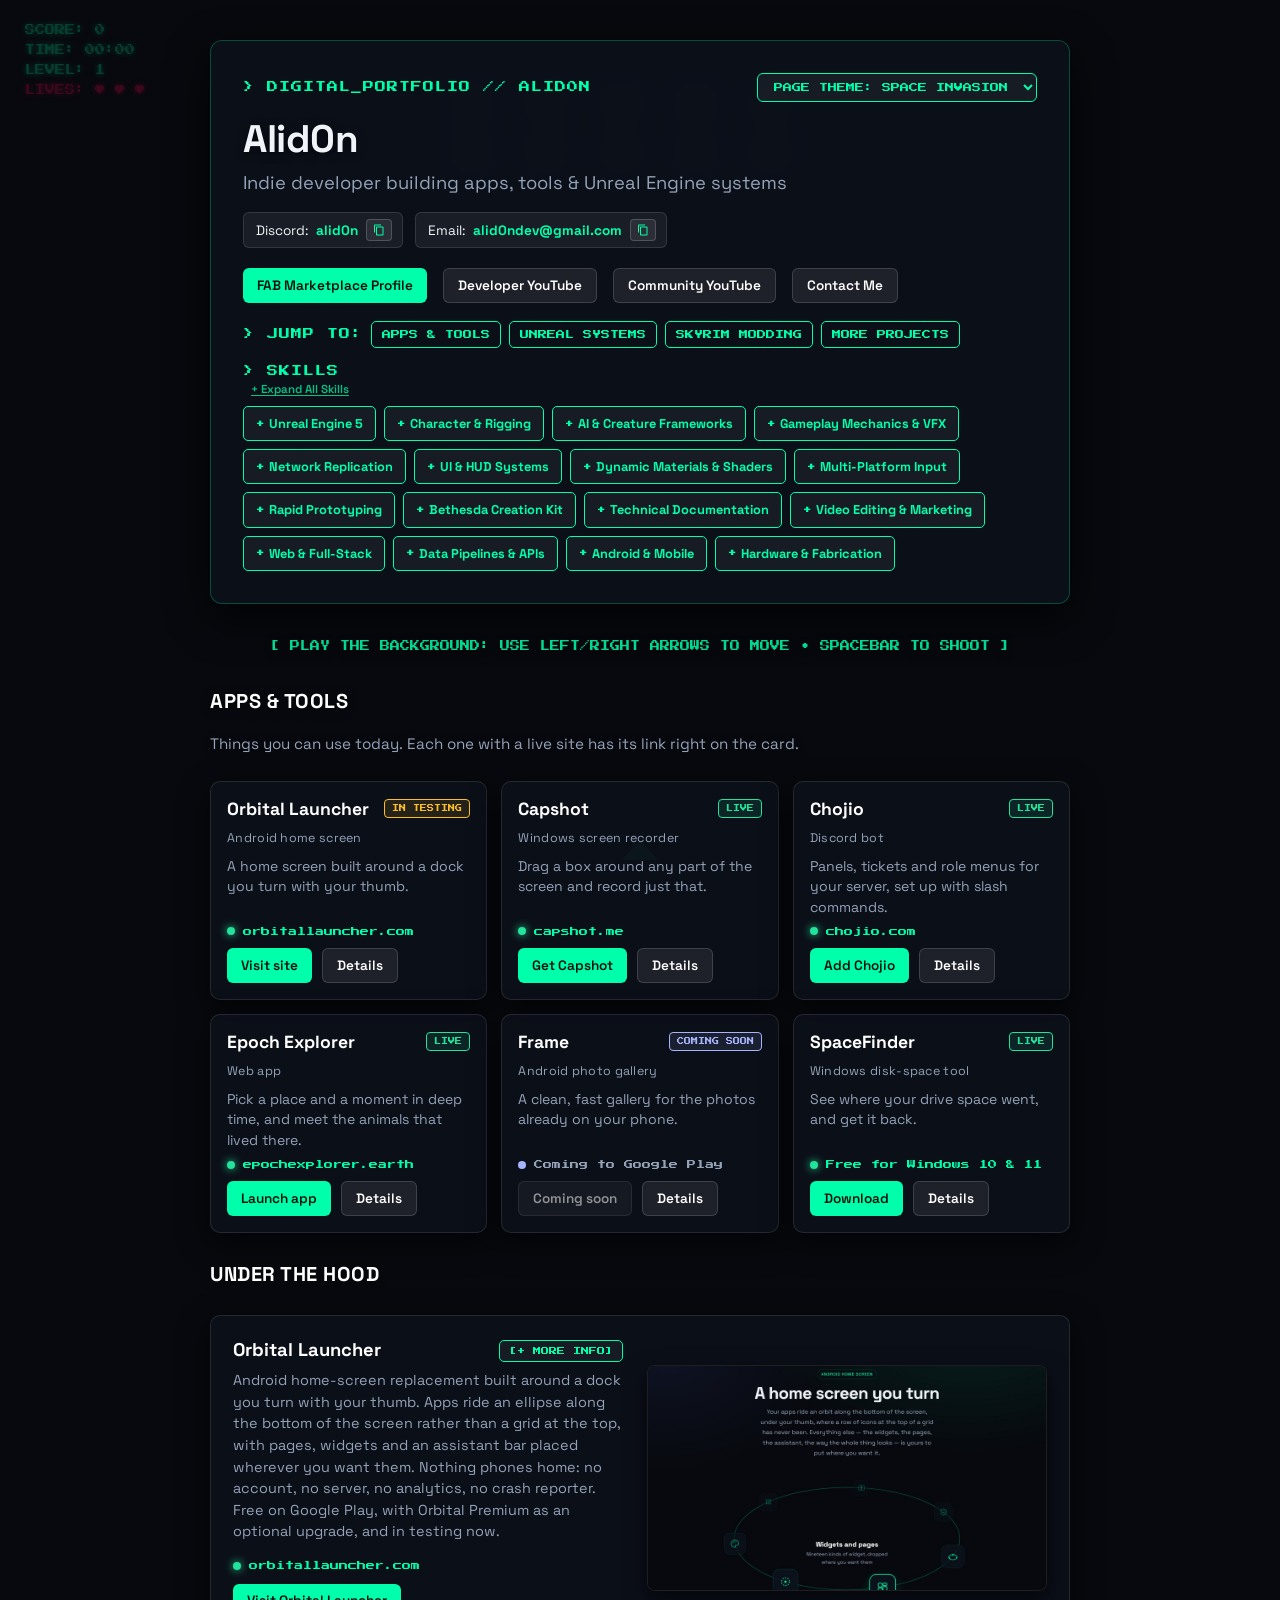
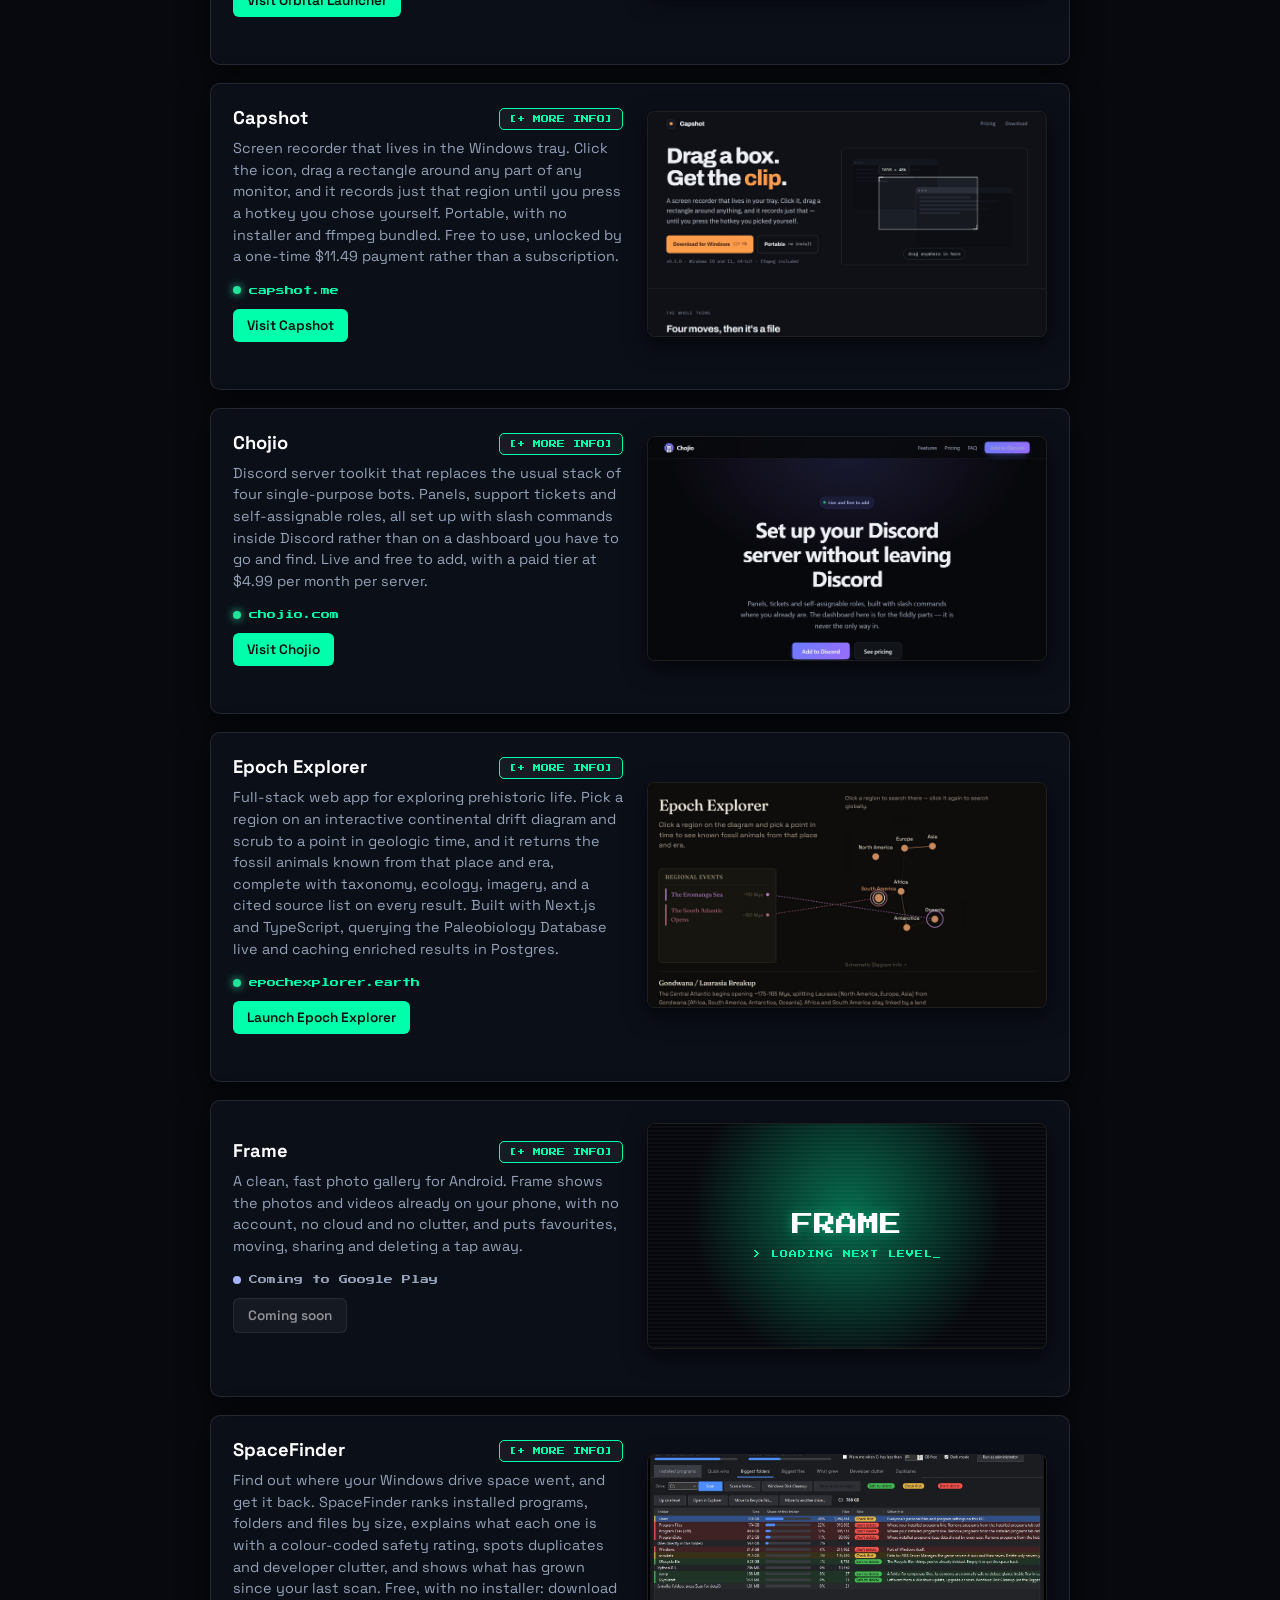
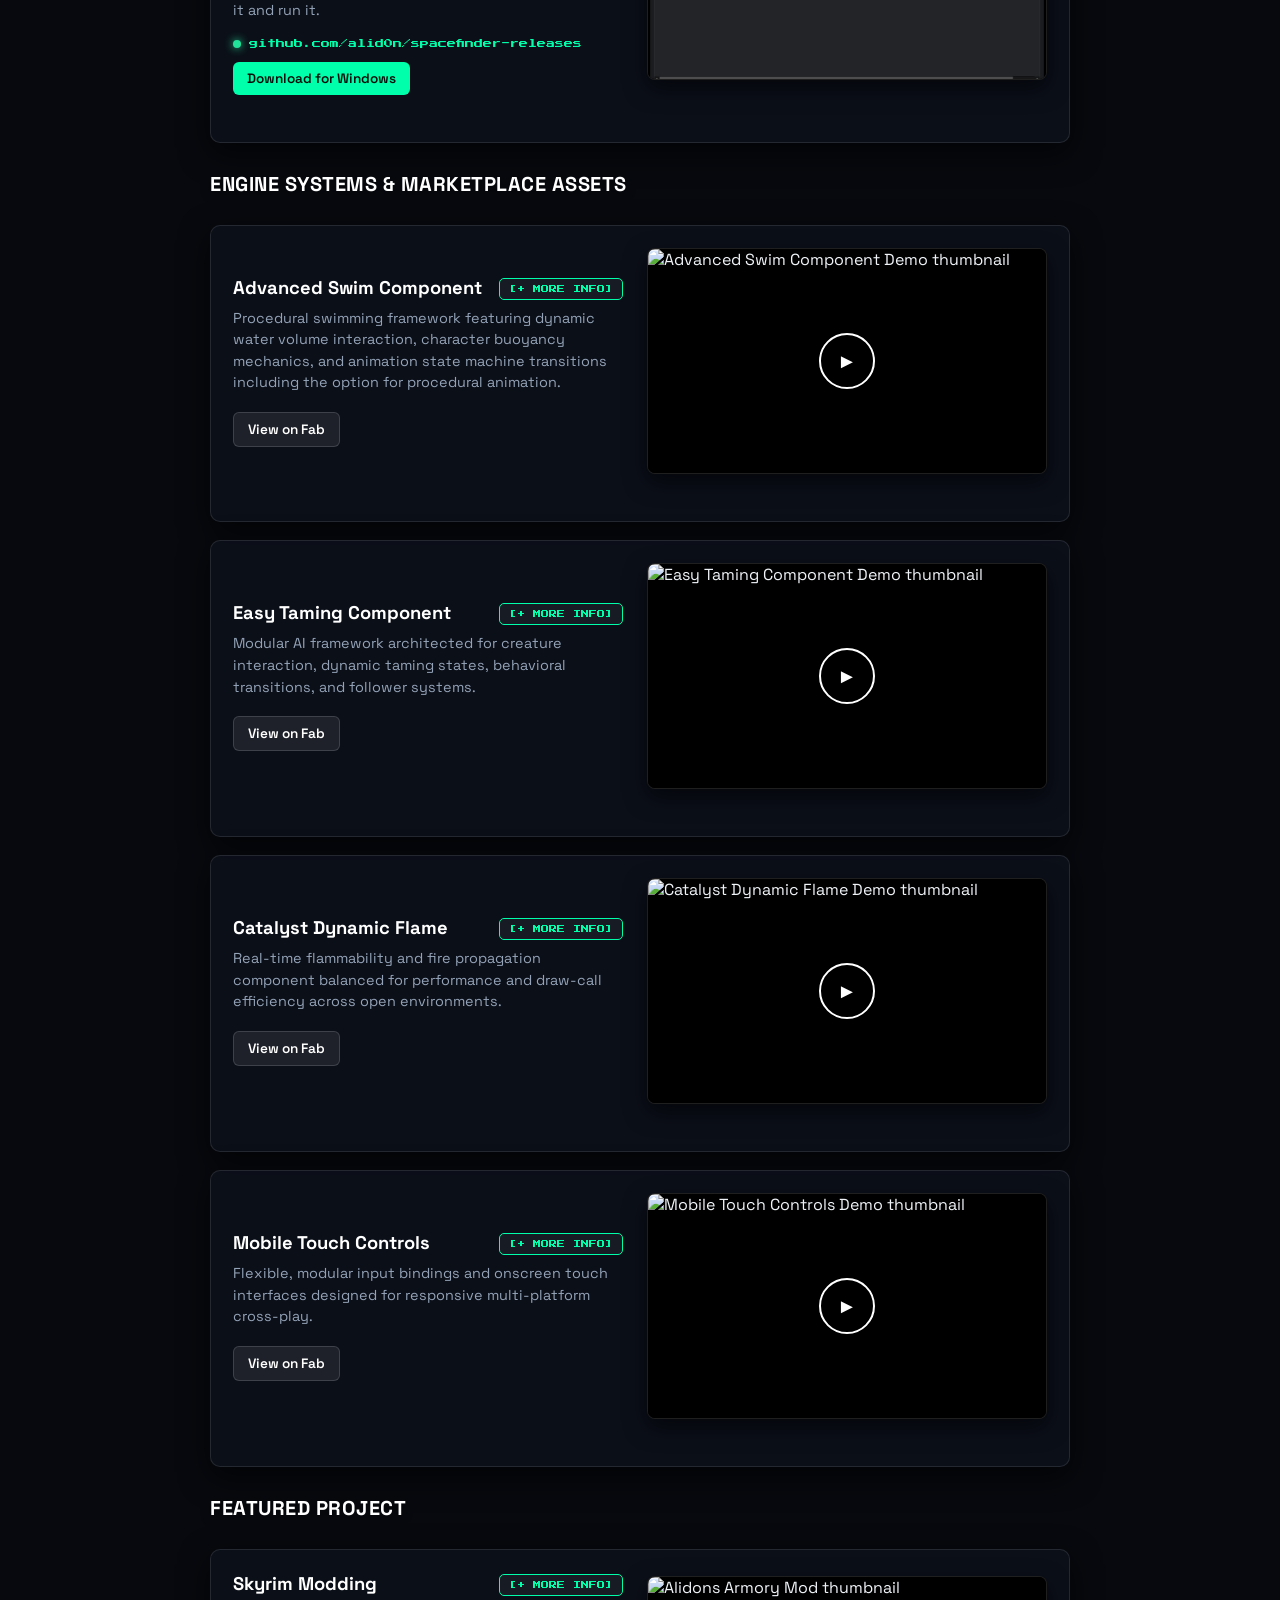
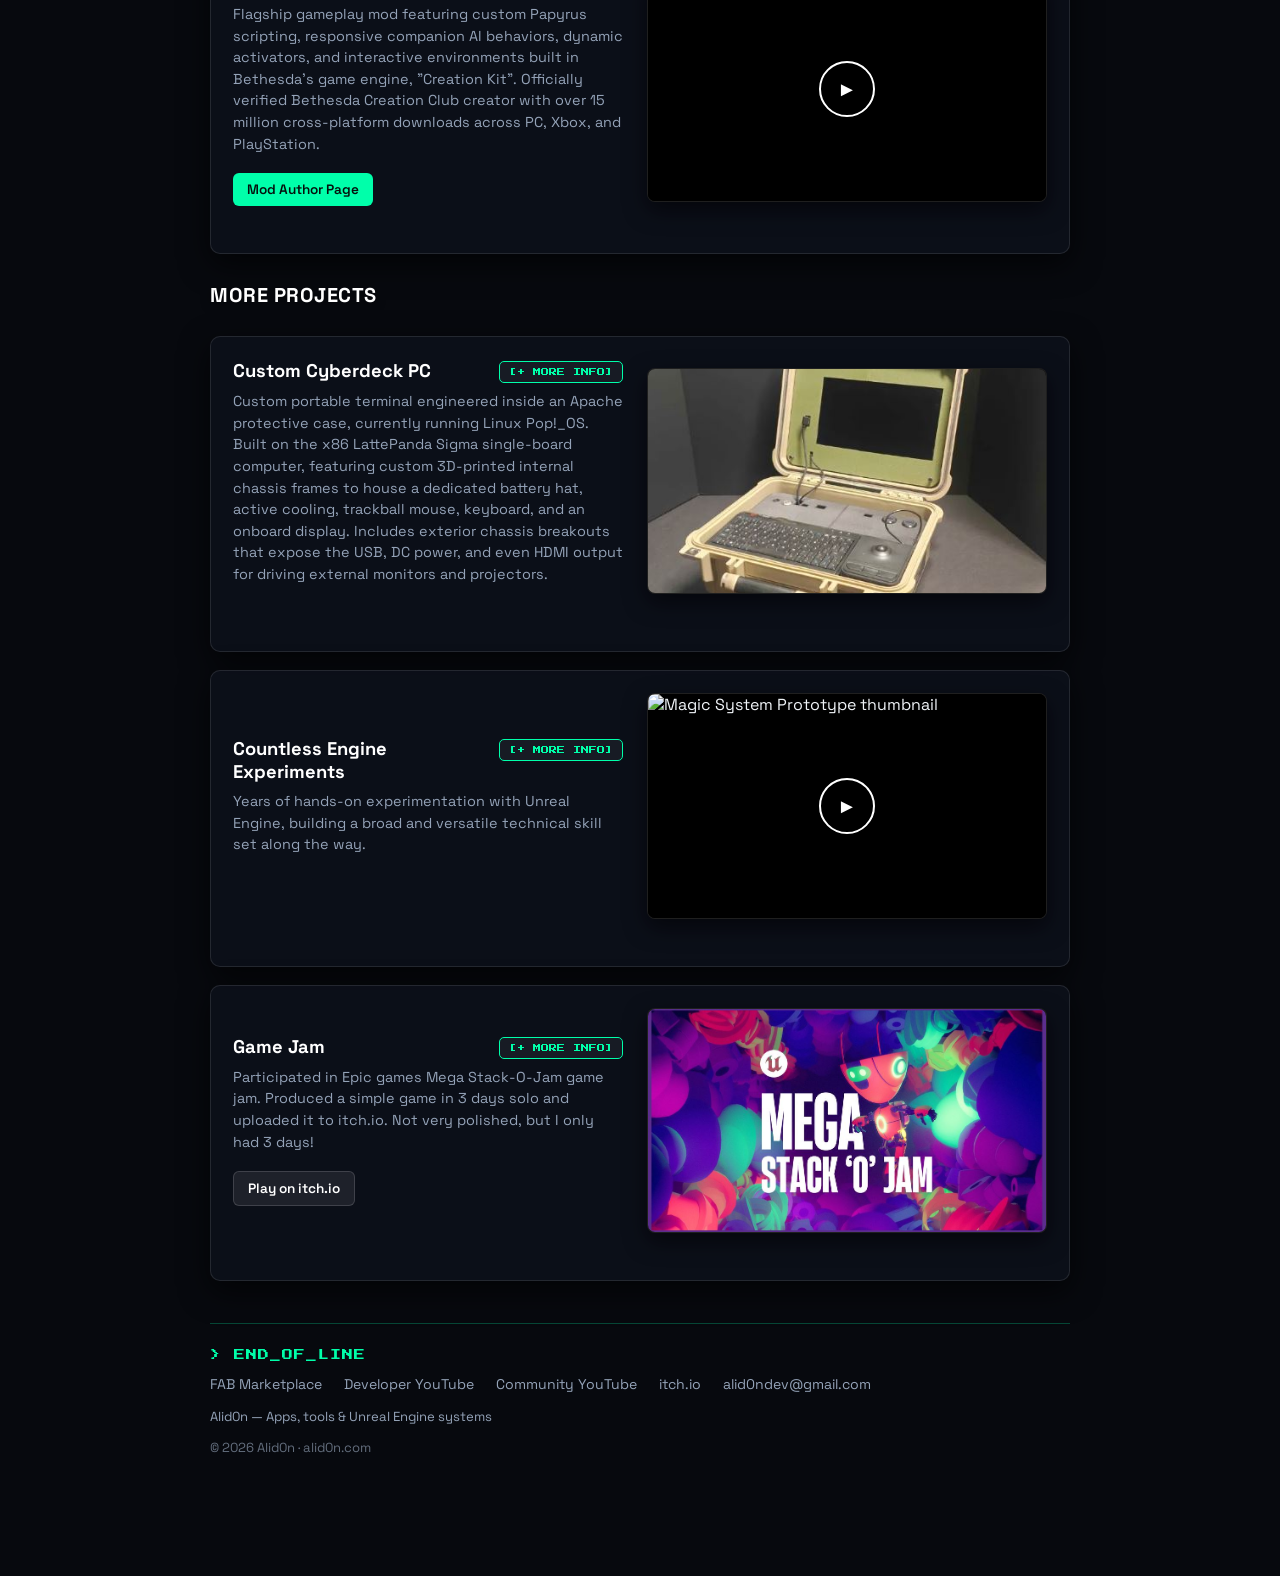
==== commit 74d480d7: "Make the SpaceFinder download live The tile and the details card now link to the latest release on a" ====
--- a/index.html
+++ b/index.html
@@ -1374,13 +1374,13 @@
         <div class="launch-tile">
           <div class="launch-tile-top">
             <h3>SpaceFinder</h3>
-            <span class="status-chip status-soon">Coming soon</span>
+            <span class="status-chip status-live">Live</span>
           </div>
           <span class="platform">Windows disk-space tool</span>
           <p>See where your drive space went, and get it back.</p>
-          <span class="live-url is-soon">Download coming soon</span>
+          <a class="live-url" href="https://github.com/alid0n/spacefinder-releases" target="_blank" rel="noopener">Free for Windows 10 &amp; 11</a>
           <div class="card-links">
-            <span class="btn btn-secondary" aria-disabled="true">Coming soon</span>
+            <a href="https://github.com/alid0n/spacefinder-releases/releases/latest/download/SpaceFinder.exe" class="btn btn-primary">Download</a>
             <a href="#spacefinder" class="btn btn-secondary">Details</a>
           </div>
         </div>
@@ -1583,20 +1583,17 @@
               <h3>SpaceFinder</h3>
               <button class="more-info-btn" aria-expanded="false">[+ More Info]</button>
             </div>
-            <p>Find out where your Windows drive space went, and get it back. SpaceFinder ranks installed programs, folders and files by size, spots duplicates and developer clutter, and shows what has grown since your last scan, with uninstall, recycle and move-to-another-drive in the same window.</p>
+            <p>Find out where your Windows drive space went, and get it back. SpaceFinder ranks installed programs, folders and files by size, explains what each one is with a colour-coded safety rating, spots duplicates and developer clutter, and shows what has grown since your last scan. Free, with no installer: download it and run it.</p>
           </div>
-          <span class="live-url is-soon">Download coming soon</span>
+          <a class="live-url" href="https://github.com/alid0n/spacefinder-releases" target="_blank" rel="noopener">github.com/alid0n/spacefinder-releases</a>
           <div class="card-links">
-            <span class="btn btn-secondary" aria-disabled="true">Coming soon</span>
+            <a href="https://github.com/alid0n/spacefinder-releases/releases/latest/download/SpaceFinder.exe" class="btn btn-primary">Download for Windows</a>
           </div>
         </div>
 
         <div class="card-video-embed">
           <div class="video-frame-wrap">
-            <div class="pixel-placeholder" role="img" aria-label="SpaceFinder, coming soon">
-              <span class="ph-title">SPACEFINDER</span>
-              <span class="ph-sub">&gt; SCANNING DRIVE C:_</span>
-            </div>
+            <img src="SpaceFinder.jpg" alt="SpaceFinder showing the folders on a drive by size, each rated safe to delete, check first or don't delete" loading="lazy" />
           </div>
         </div>
 
@@ -1608,7 +1605,8 @@
               <li><strong>What grew:</strong> Saved scans are compared, so you can see exactly which folders have been filling up.</li>
               <li><strong>Programs by size:</strong> Desktop, Microsoft Store and Epic apps side by side, with when each was last used and a one-click uninstall.</li>
               <li><strong>Duplicates and developer clutter:</strong> Finds repeated files, build caches and emulator images that quietly take up gigabytes.</li>
-              <li><strong>Careful by design:</strong> Deletions go to the Recycle Bin, and Windows and program folders are protected from removal.</li>
+              <li><strong>Knows what things are:</strong> Files, folders and programs come with a plain-English description and a rating: safe to delete, check first, or don't delete.</li>
+              <li><strong>Careful by design:</strong> Every removal asks first. Items go to the Recycle Bin or are deleted permanently, your choice, and high-risk items stay protected unless you switch that off.</li>
               <li><strong>Low-space alert:</strong> An optional tray icon warns you before the drive fills up.</li>
             </ul>
           </div>
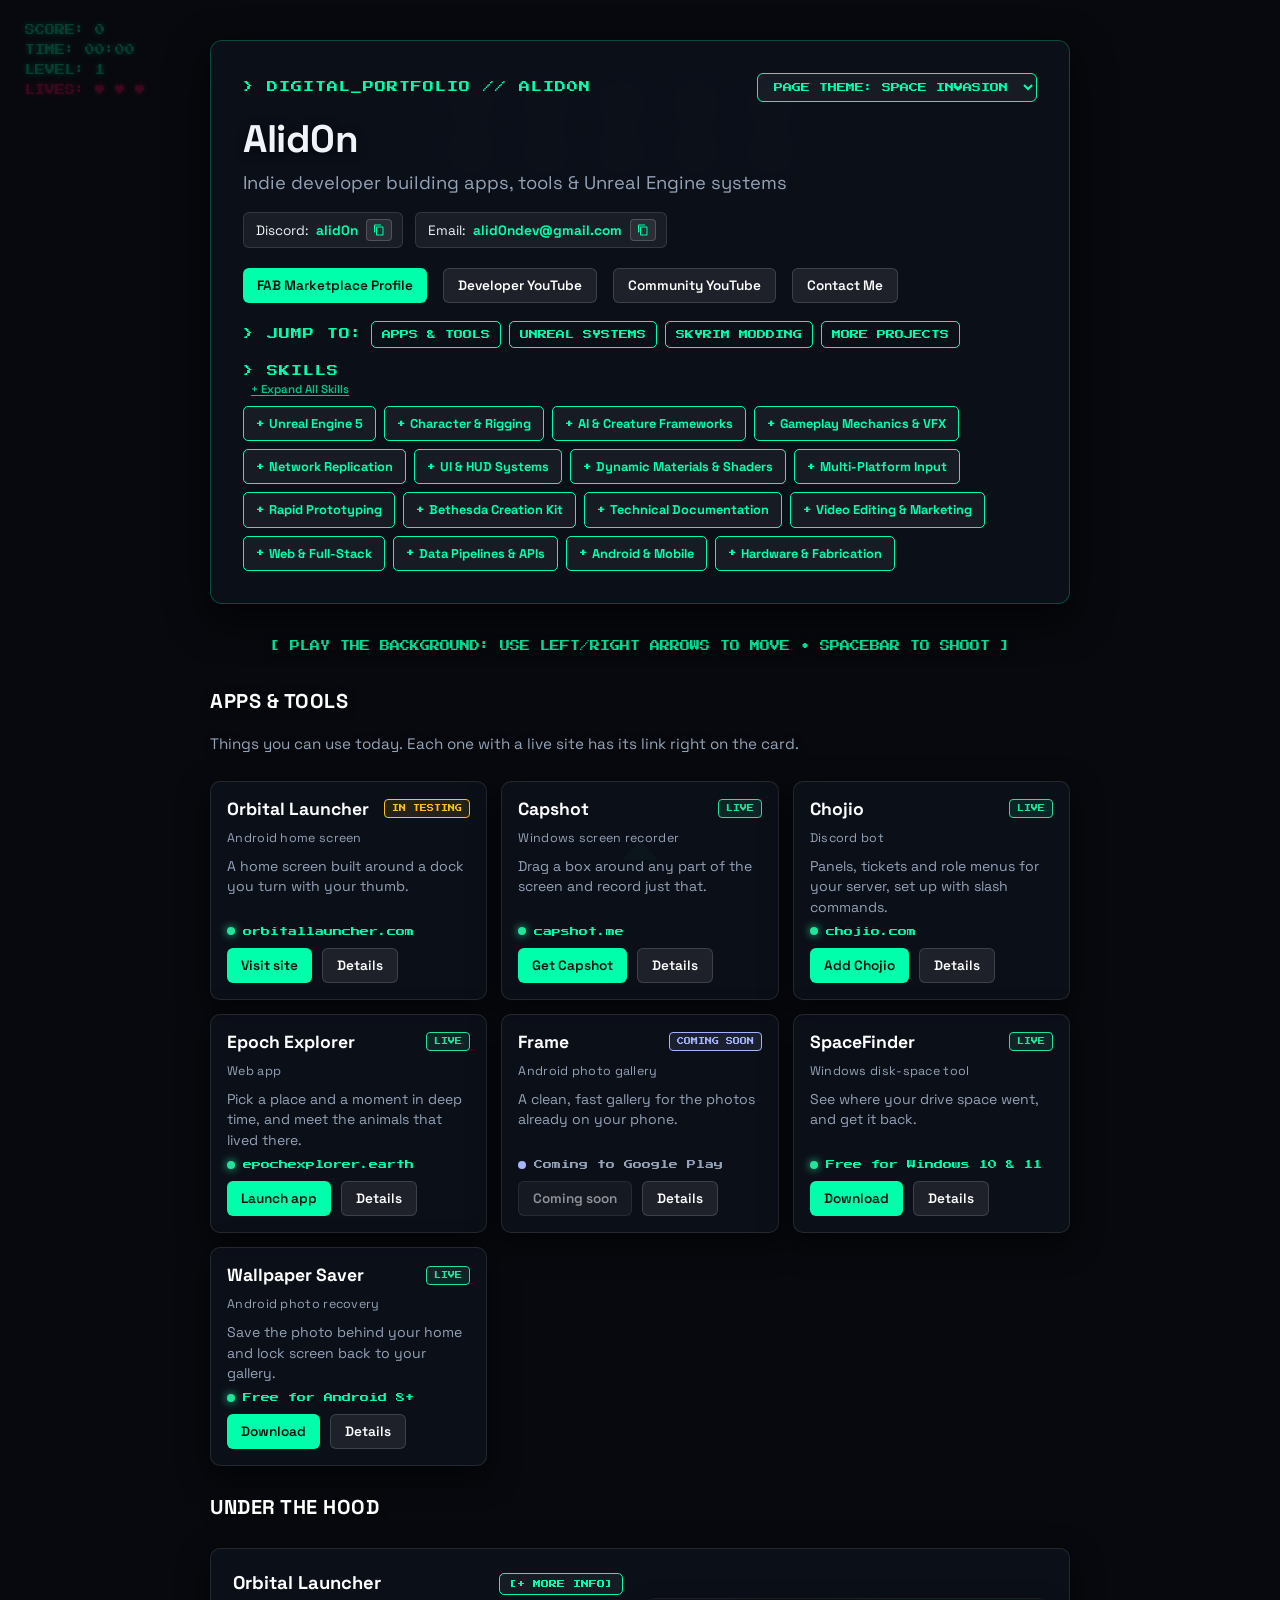
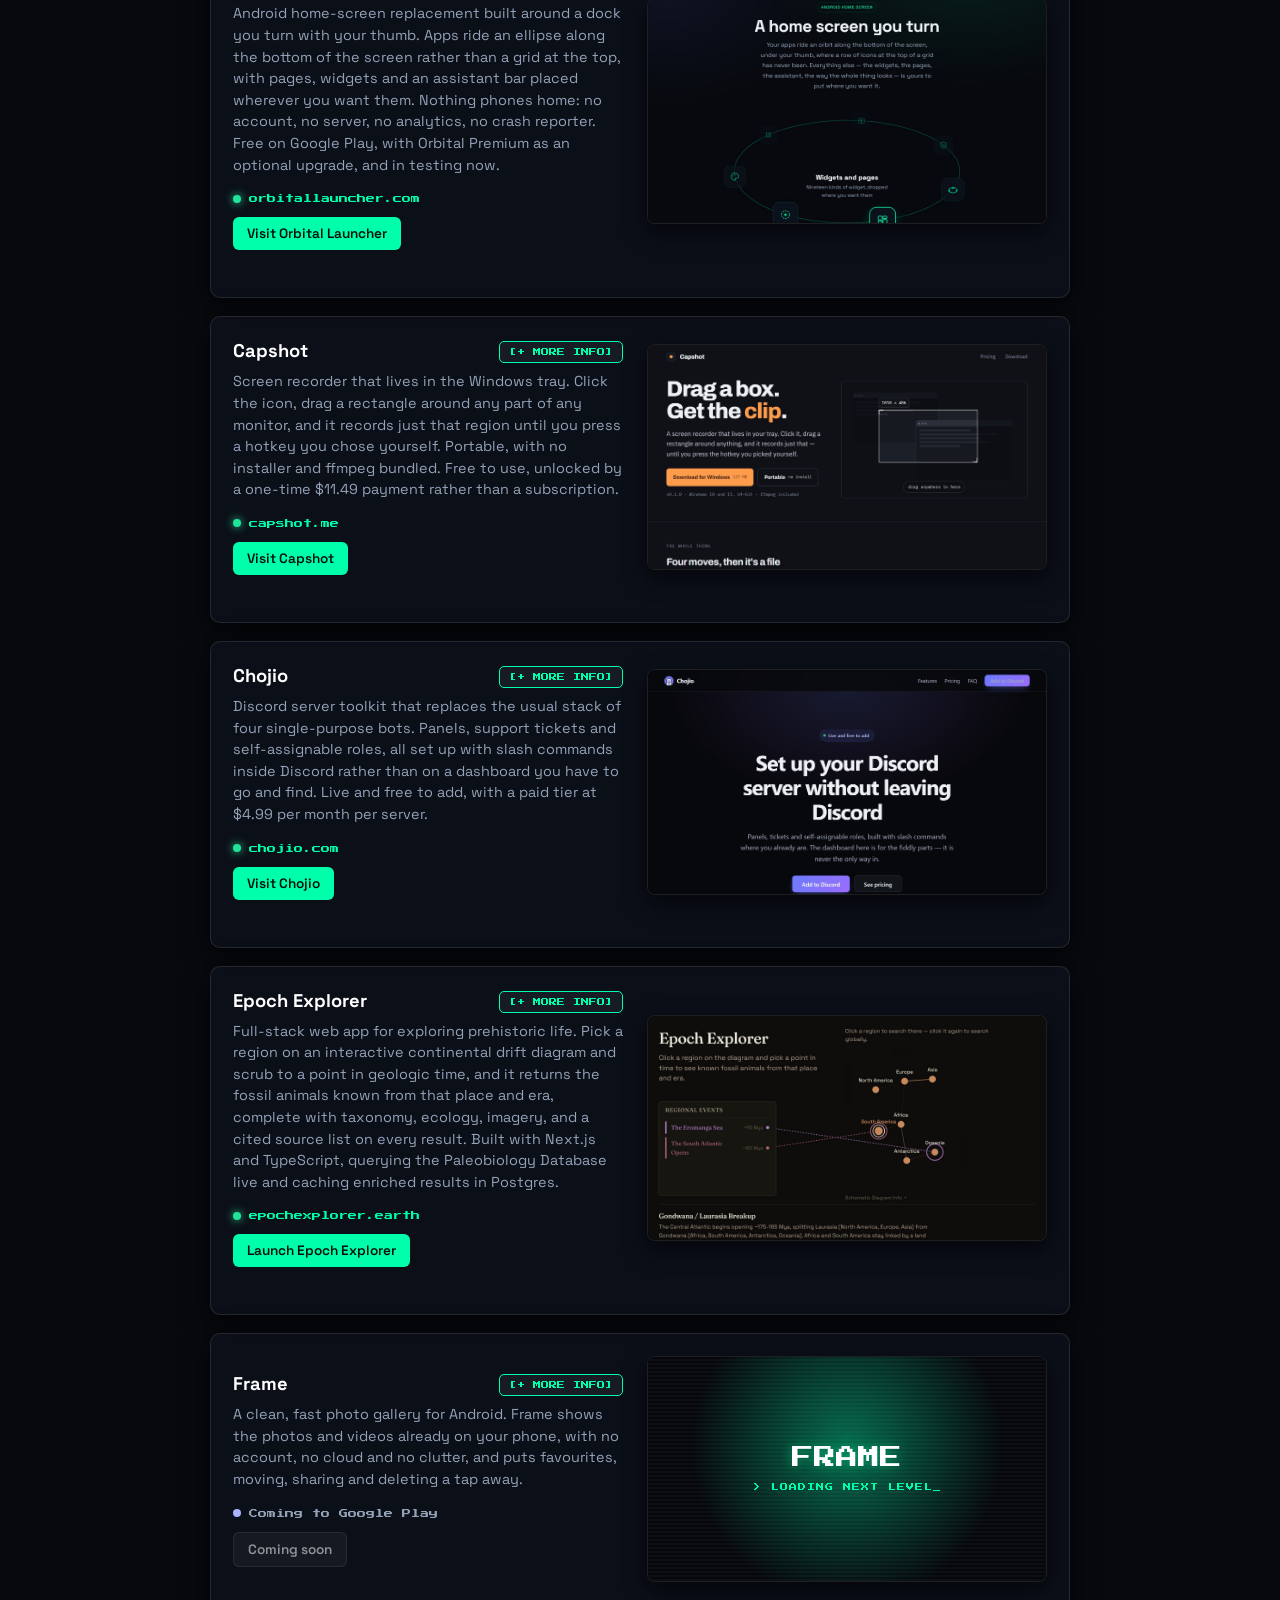
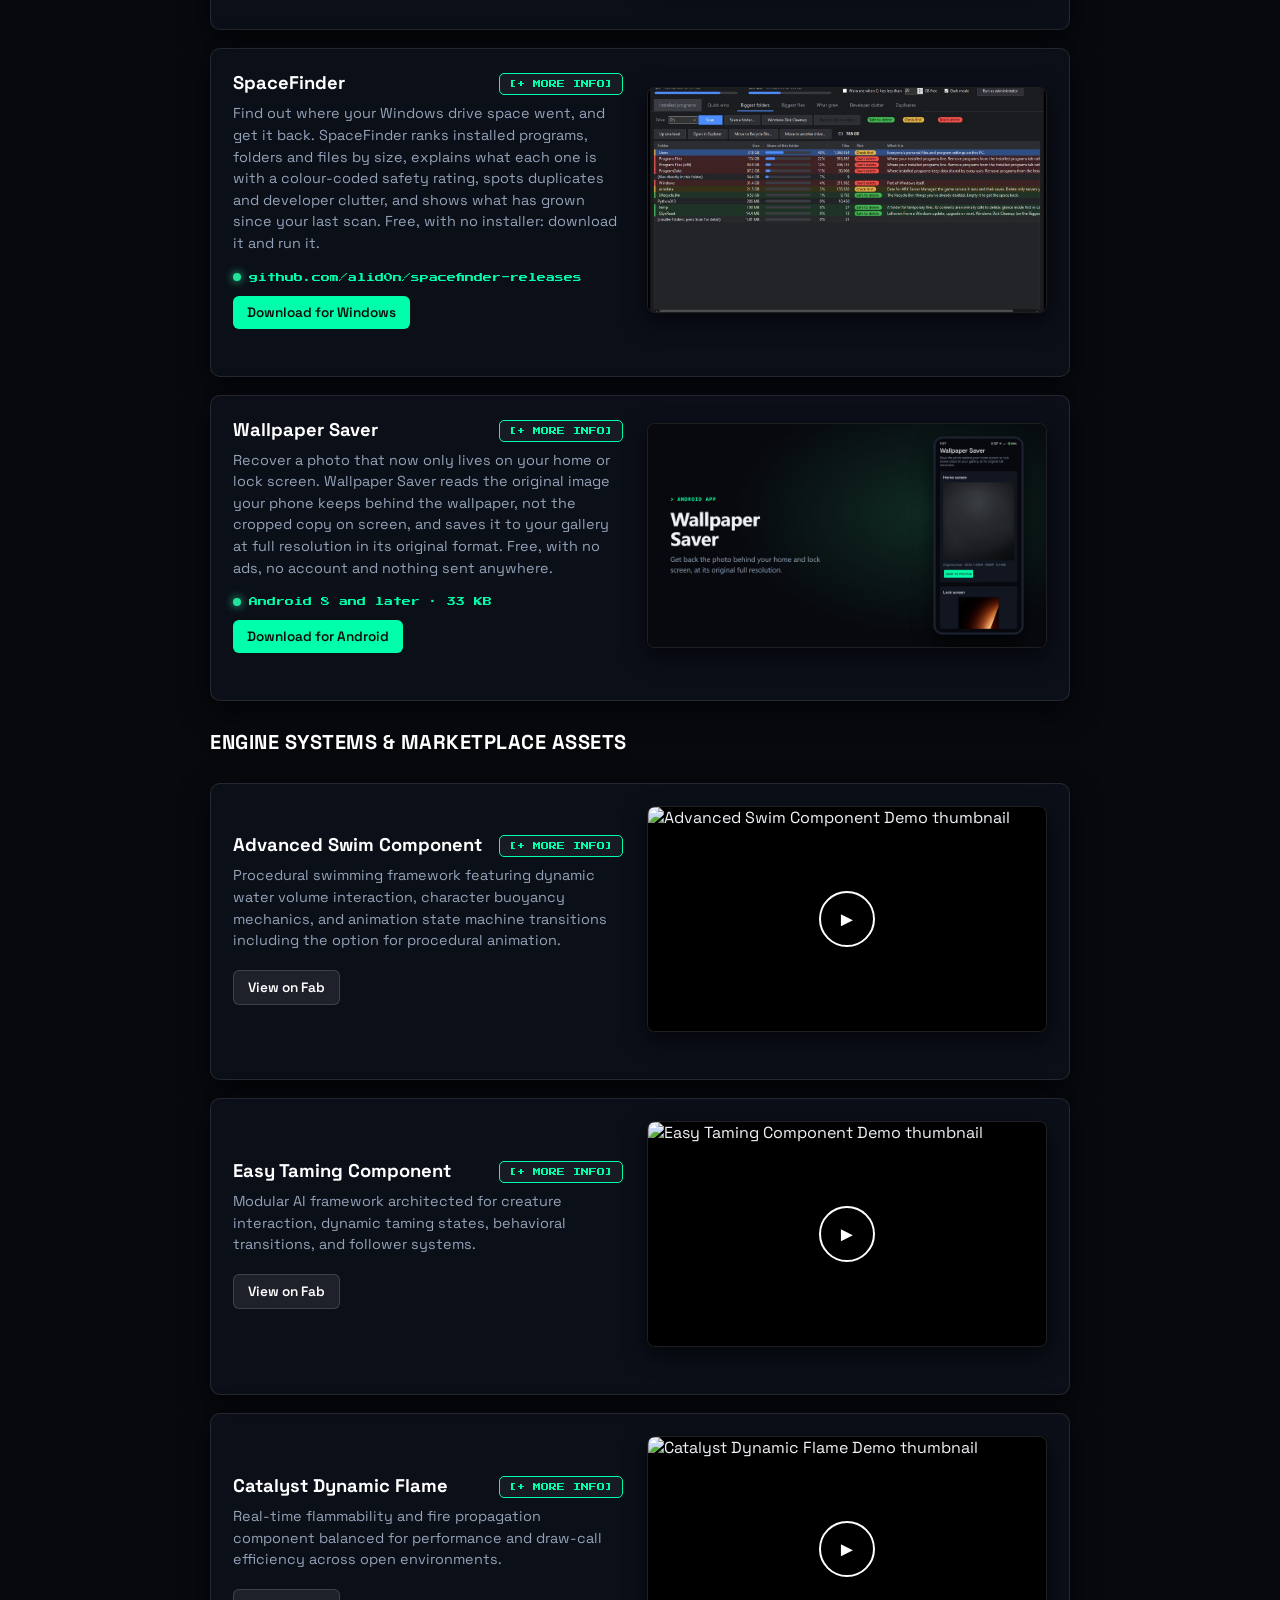
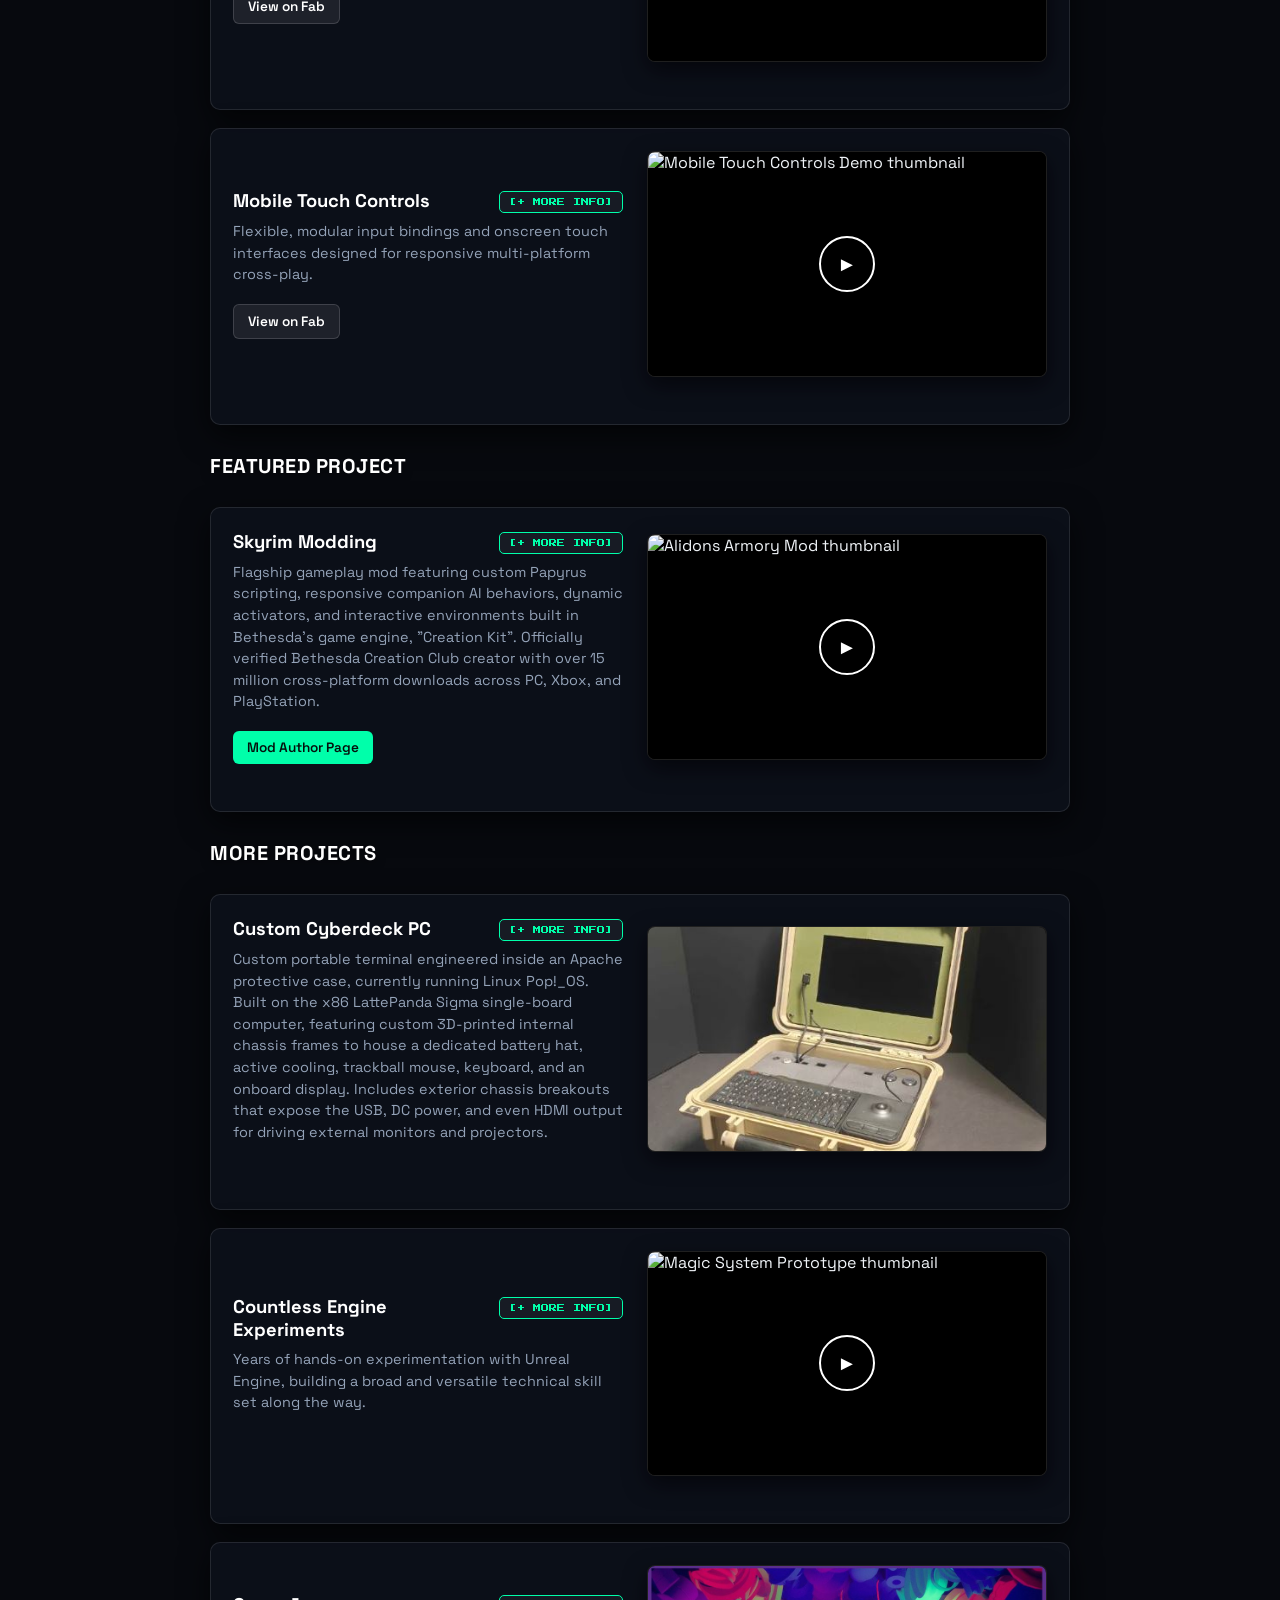
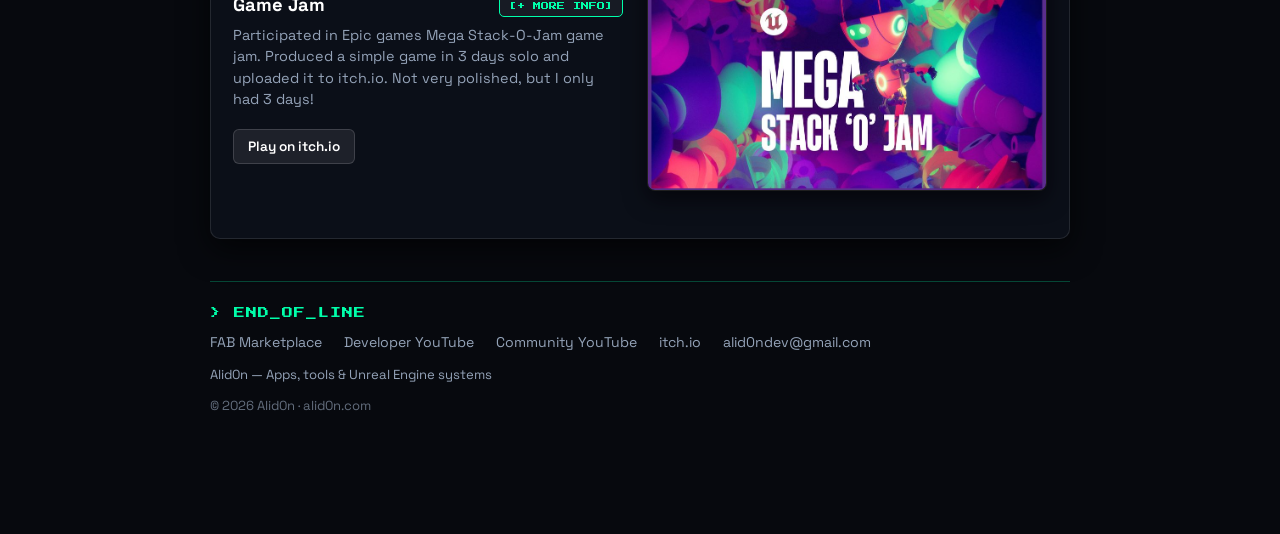
==== commit 84f6d9e9: "Add Wallpaper Saver to Apps & Tools, with the APK to sideload A seventh tile and a card under Under " ====
--- a/index.html
+++ b/index.html
@@ -1384,6 +1384,19 @@
             <a href="#spacefinder" class="btn btn-secondary">Details</a>
           </div>
         </div>
+        <div class="launch-tile">
+          <div class="launch-tile-top">
+            <h3>Wallpaper Saver</h3>
+            <span class="status-chip status-live">Live</span>
+          </div>
+          <span class="platform">Android photo recovery</span>
+          <p>Save the photo behind your home and lock screen back to your gallery.</p>
+          <span class="live-url">Free for Android 8+</span>
+          <div class="card-links">
+            <a href="downloads/WallpaperSaver.apk" download class="btn btn-primary">Download</a>
+            <a href="#wallpapersaver" class="btn btn-secondary">Details</a>
+          </div>
+        </div>
     </div>
 
     <div class="section-title">UNDER THE HOOD</div>
@@ -1608,6 +1621,46 @@
               <li><strong>Knows what things are:</strong> Files, folders and programs come with a plain-English description and a rating: safe to delete, check first, or don't delete.</li>
               <li><strong>Careful by design:</strong> Every removal asks first. Items go to the Recycle Bin or are deleted permanently, your choice, and high-risk items stay protected unless you switch that off.</li>
               <li><strong>Low-space alert:</strong> An optional tray icon warns you before the drive fills up.</li>
+            </ul>
+          </div>
+        </div>
+      </div>
+
+      <!-- Wallpaper Saver -->
+      <div class="card card-with-video" id="wallpapersaver">
+        <div class="card-info">
+          <div>
+            <div class="card-header-row">
+              <h3>Wallpaper Saver</h3>
+              <button class="more-info-btn" aria-expanded="false">[+ More Info]</button>
+            </div>
+            <p>Recover a photo that now only lives on your home or lock screen. Wallpaper Saver reads the original image your phone keeps behind the wallpaper, not the cropped copy on screen, and saves it to your gallery at full resolution in its original format. Free, with no ads, no account and nothing sent anywhere.</p>
+          </div>
+          <span class="live-url">Android 8 and later &middot; 33 KB</span>
+          <div class="card-links">
+            <a href="downloads/WallpaperSaver.apk" download class="btn btn-primary">Download for Android</a>
+          </div>
+        </div>
+
+        <div class="card-video-embed">
+          <div class="video-frame-wrap">
+            <img src="WallpaperSaver.jpg" alt="Wallpaper Saver showing the home screen photo at 2232 by 2484 pixels, ready to save, with the lock screen photo below" loading="lazy" />
+          </div>
+        </div>
+
+        <div class="card-expanded-drawer">
+          <div class="card-drawer-inner">
+            <span class="drawer-subtitle">&gt; HOW IT WORKS</span>
+            <ul class="drawer-details-list">
+              <li><strong>The original, not a screenshot:</strong> Android keeps the source file you chose as a wallpaper. Wallpaper Saver copies that file byte for byte, so nothing is lost to cropping or recompression.</li>
+              <li><strong>Home and lock screen:</strong> Each is shown with its size and format and saved separately to Pictures/Wallpaper Saver, where every gallery app can see it.</li>
+              <li><strong>Clear about the edge cases:</strong> Live wallpapers, a lock screen that shares the home picture, and lock screens some manufacturers store separately are each explained rather than left as a blank.</li>
+              <li><strong>One permission, explained:</strong> On Android 13 and later the system only shares the wallpaper file with apps that have All files access, so the app asks for it once and uses it for nothing else.</li>
+            </ul>
+            <span class="drawer-subtitle" style="margin-top: 6px;">&gt; INSTALLING</span>
+            <ul class="drawer-details-list">
+              <li><strong>Sideloading:</strong> Download the file on your phone and open it. Android will ask you to allow installs from your browser once; the app is not on Google Play.</li>
+              <li><strong>Checksum:</strong> SHA-256 <code style="word-break: break-all;">a2f2b299c446b10c827106c7b88da443d6860b7fb66568bd70dc8fc814b63e67</code></li>
             </ul>
           </div>
         </div>
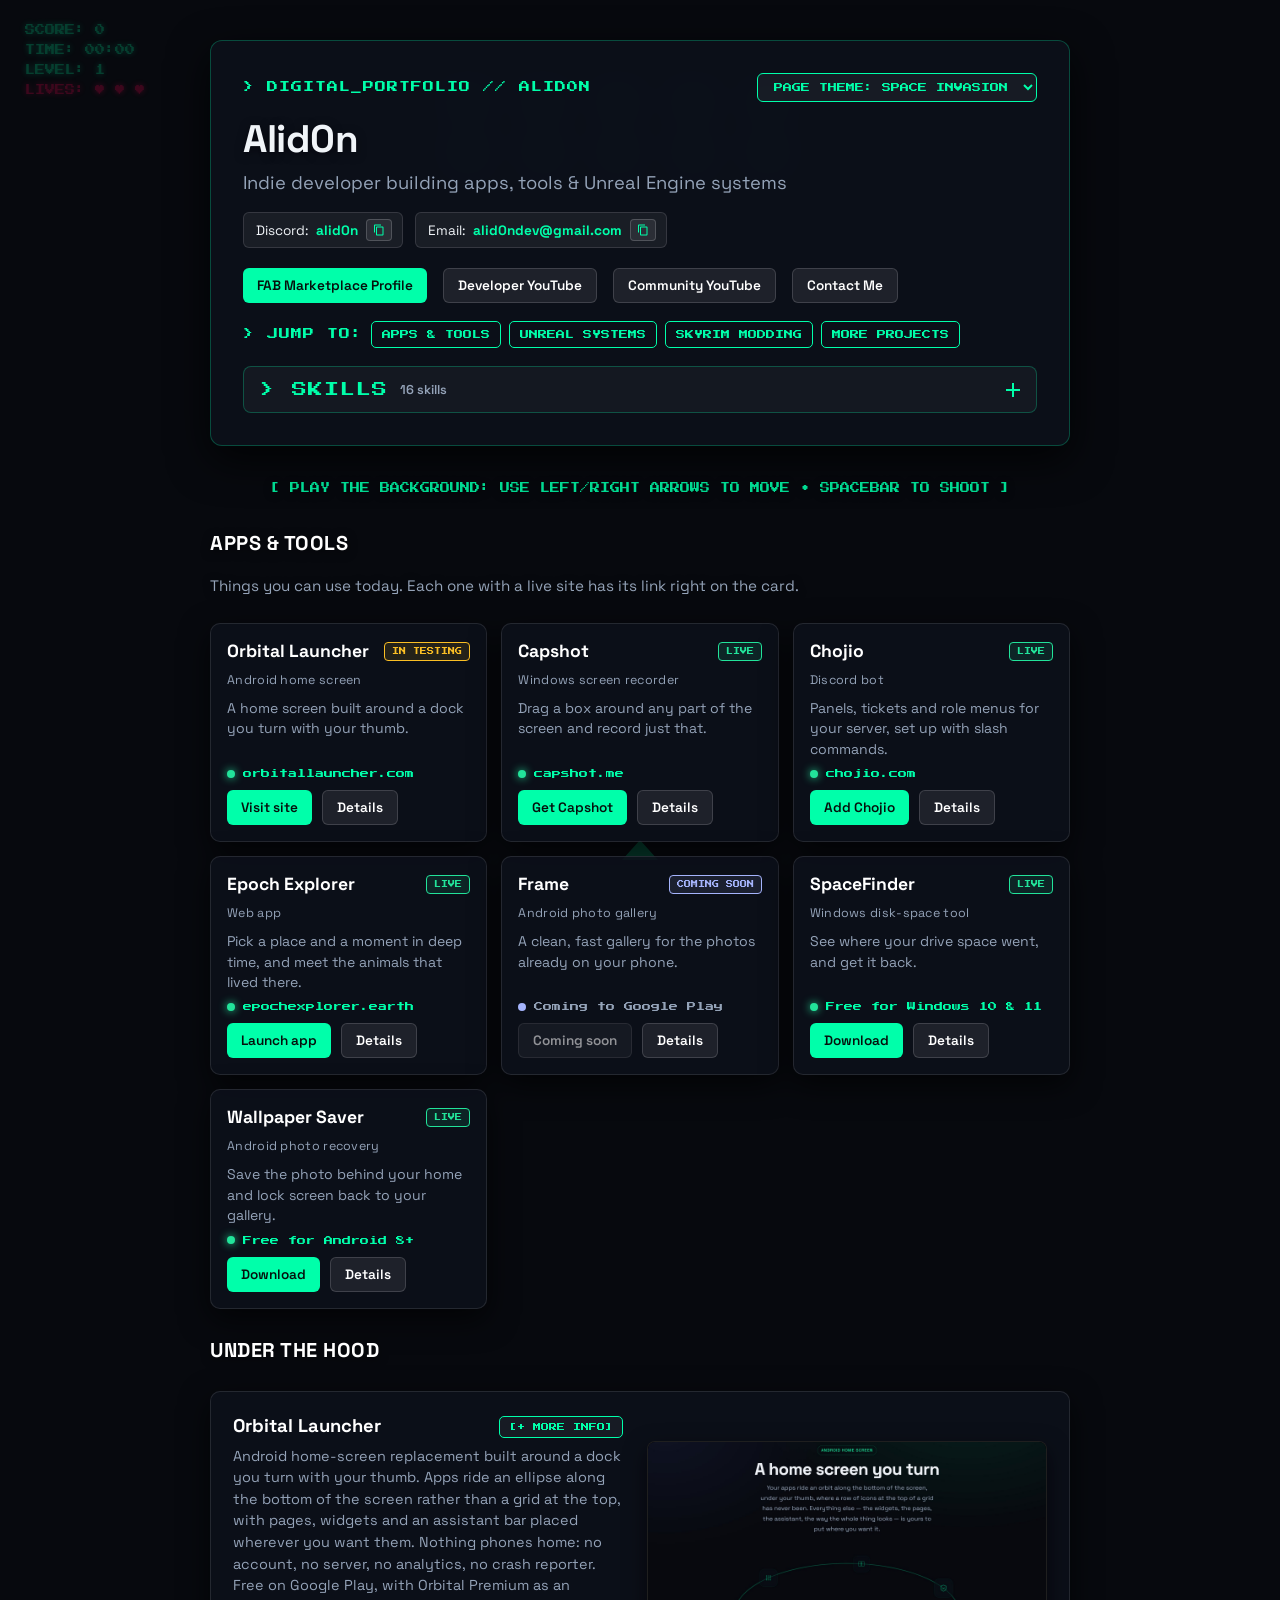
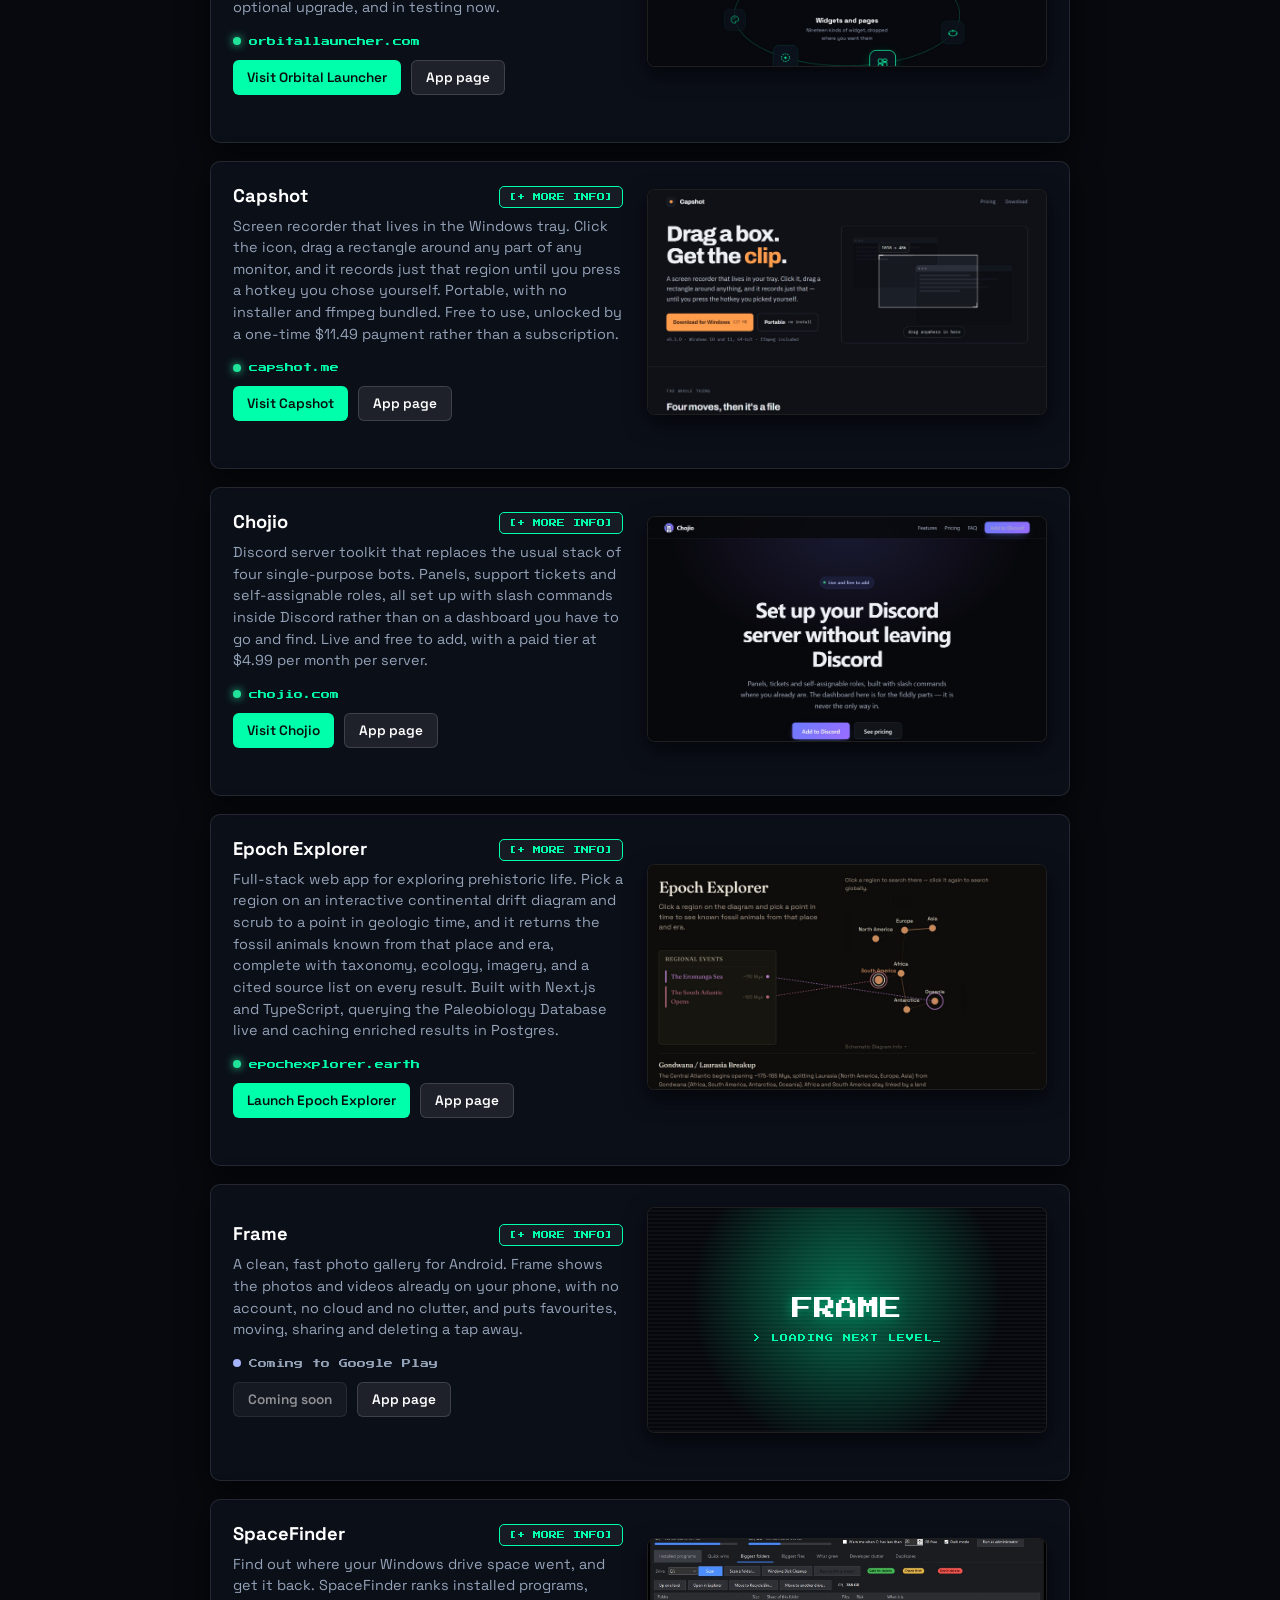
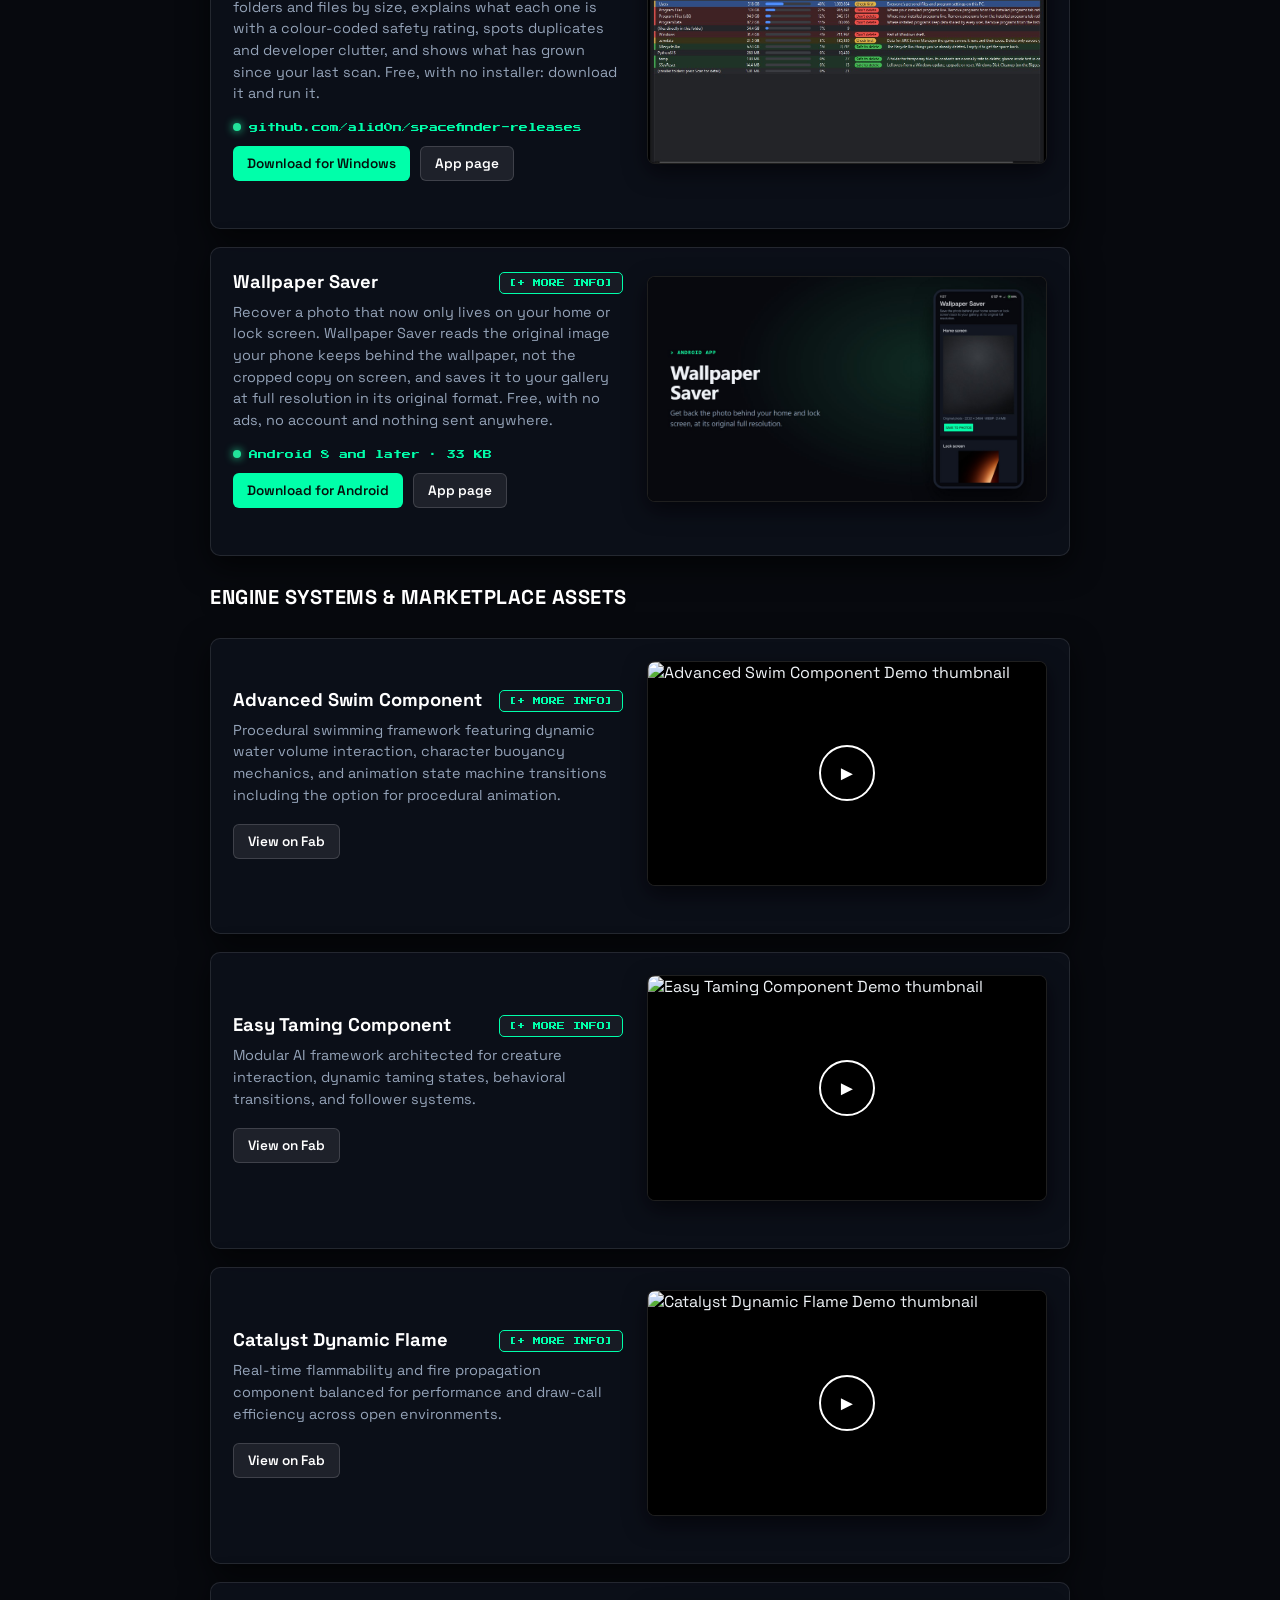
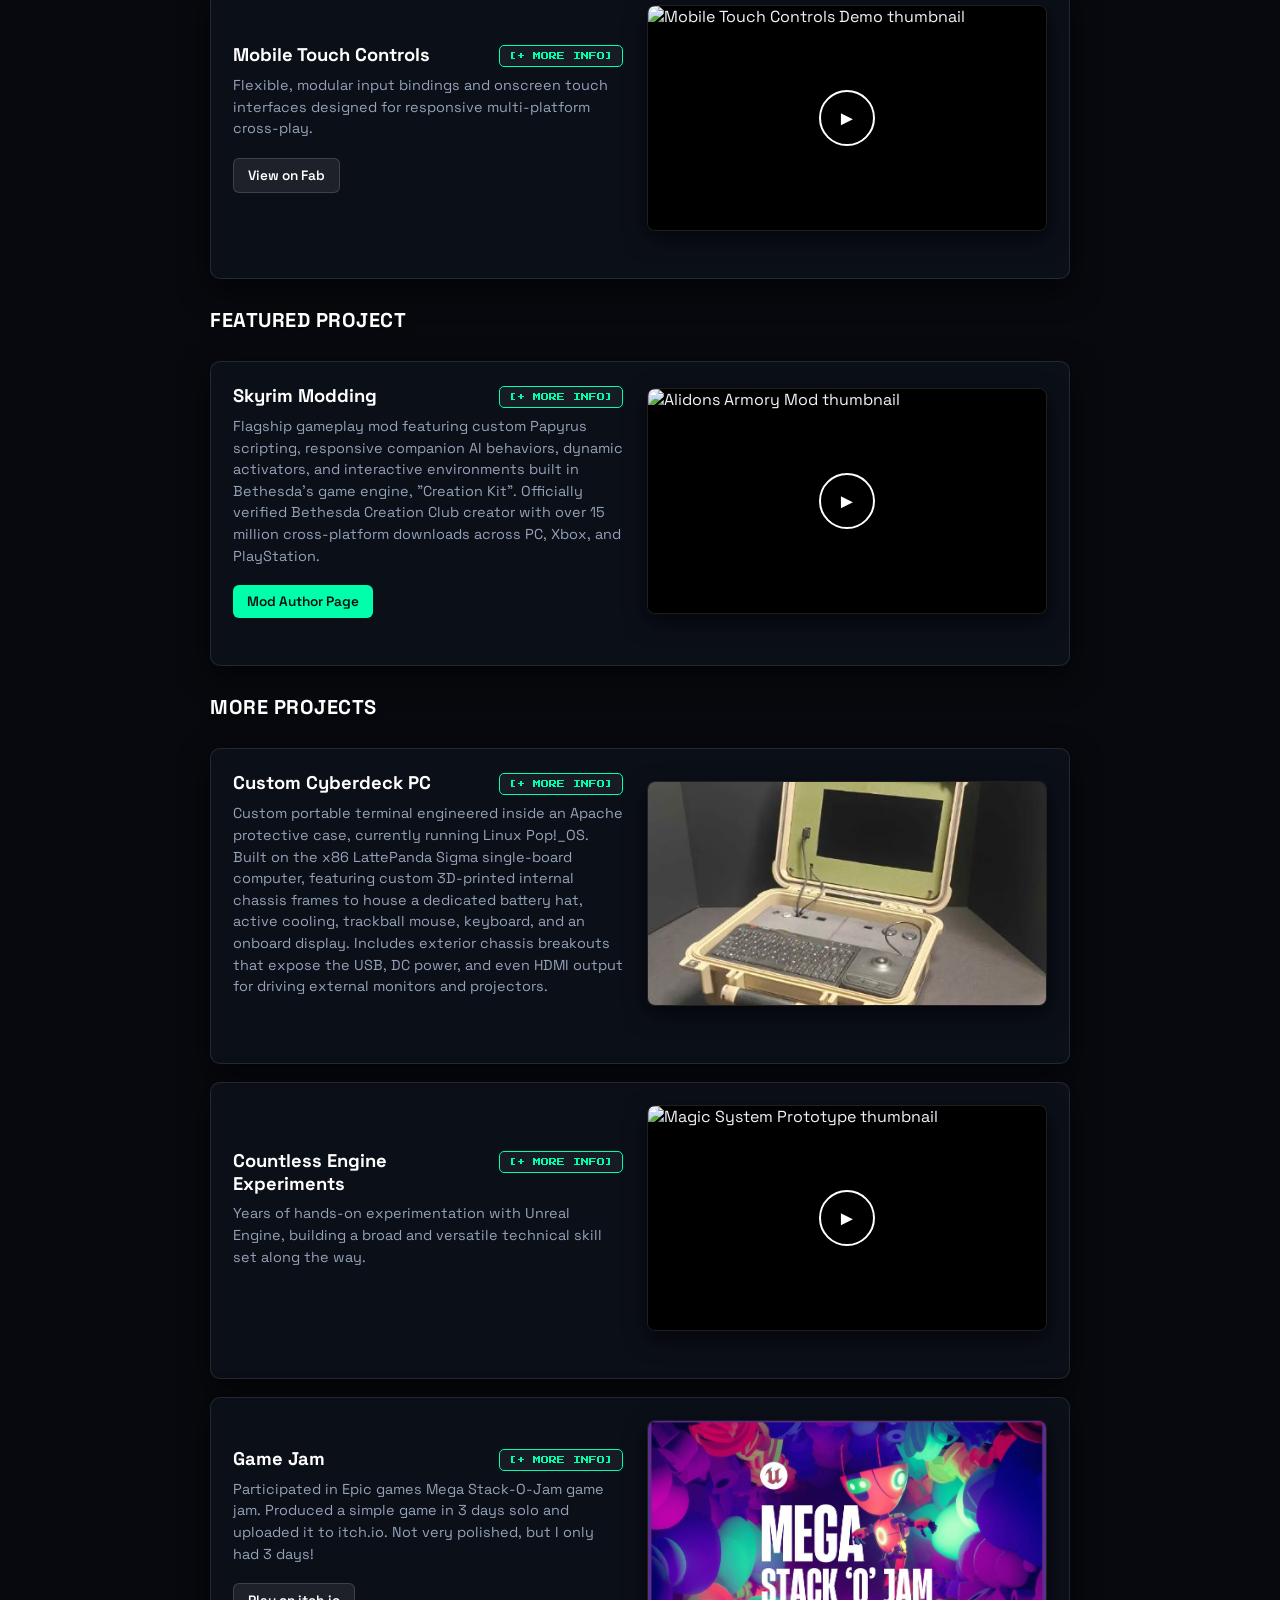
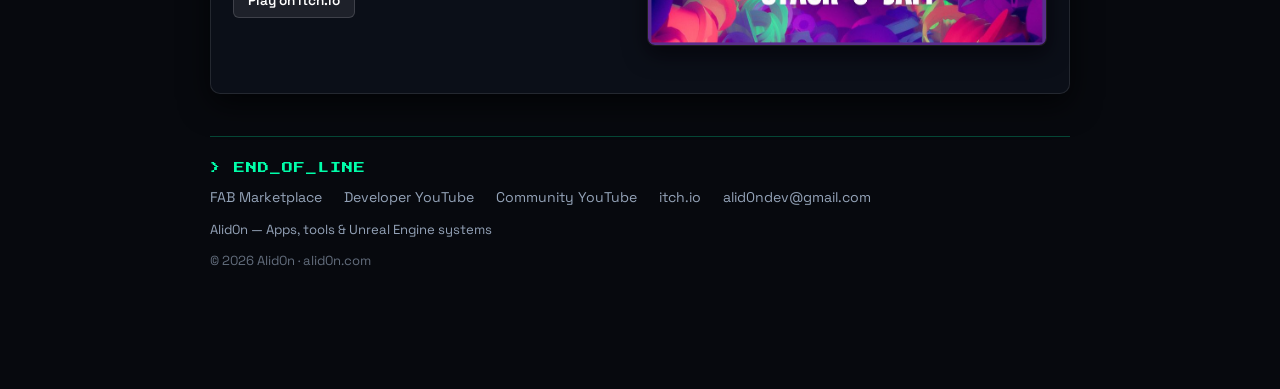
==== commit 9cdc8c76: "Give every app its own page, and fold the skills behind their header Each of the seven Apps & Tools " ====
--- a/index.html
+++ b/index.html
@@ -325,6 +325,106 @@
 
     .skills-row-wrap {
       margin-top: 18px;
+    }
+
+    /* The large header that folds the skills away. */
+    .skills-header {
+      width: 100%;
+      display: flex;
+      align-items: center;
+      gap: 12px;
+      padding: 14px 16px;
+      background: rgba(255, 255, 255, 0.04);
+      border: 1px solid var(--card-border);
+      border-radius: 8px;
+      color: var(--accent);
+      cursor: pointer;
+      text-align: left;
+      transition: border-color 0.2s ease, background 0.2s ease;
+    }
+
+    .skills-header:hover,
+    .skills-header[aria-expanded="true"] {
+      border-color: var(--accent);
+      background: rgba(255, 255, 255, 0.06);
+    }
+
+    .skills-header:focus-visible {
+      outline: 2px solid var(--accent);
+      outline-offset: 3px;
+    }
+
+    .skills-header-label {
+      font-family: 'Press Start 2P', monospace;
+      font-size: 15px;
+      letter-spacing: 1px;
+    }
+
+    .skills-header-count {
+      font-family: 'Space Grotesk', sans-serif;
+      font-size: 0.8rem;
+      font-weight: 600;
+      color: var(--muted);
+    }
+
+    /* A plus that turns into a minus. */
+    .skills-header-chevron {
+      margin-left: auto;
+      position: relative;
+      width: 14px;
+      height: 14px;
+      flex: 0 0 14px;
+    }
+
+    .skills-header-chevron::before,
+    .skills-header-chevron::after {
+      content: '';
+      position: absolute;
+      left: 0;
+      top: 6px;
+      width: 14px;
+      height: 2px;
+      background: currentColor;
+      transition: transform 0.3s ease;
+    }
+
+    .skills-header-chevron::after {
+      transform: rotate(90deg);
+    }
+
+    .skills-header[aria-expanded="true"] .skills-header-chevron::after {
+      transform: rotate(0deg);
+    }
+
+    /* Animates open by growing its single grid row from nothing to the content's height. */
+    .skills-panel {
+      display: grid;
+      grid-template-rows: 0fr;
+      transition: grid-template-rows 0.35s ease;
+    }
+
+    .skills-panel.is-open {
+      grid-template-rows: 1fr;
+    }
+
+    .skills-panel-inner {
+      overflow: hidden;
+      min-height: 0;
+      padding-top: 0;
+      transition: padding-top 0.35s ease;
+    }
+
+    .skills-panel.is-open .skills-panel-inner {
+      padding-top: 12px;
+    }
+
+    @media (prefers-reduced-motion: reduce) {
+      .skills-panel,
+      .skills-panel-inner,
+      .skills-header-chevron::before,
+      .skills-header-chevron::after {
+        transition: none;
+      }
     }
 
     .skills-toggle-all {
@@ -1277,7 +1377,15 @@
       </script>
 
       <div class="skills-row-wrap">
-        <span class="pixel-tag">&gt; SKILLS</span>
+        <!-- The skills sit folded behind this header. Opening it shows the
+             buttons; each button then expands on its own click. -->
+        <button type="button" class="skills-header" id="skillsHeader" aria-expanded="false" aria-controls="skillsPanel">
+          <span class="skills-header-label">&gt; SKILLS</span>
+          <span class="skills-header-count" id="skillsCount"></span>
+          <span class="skills-header-chevron" aria-hidden="true"></span>
+        </button>
+        <div class="skills-panel" id="skillsPanel" inert>
+          <div class="skills-panel-inner">
         <button type="button" id="skillsToggleAll" class="skills-toggle-all">+ Expand All Skills</button>
 <div class="skills-row">
           <span class="skill-tag" data-name="Unreal Engine 5" data-detail="Actor components, blueprints, gameplay systems, file architecture, Input, state machines, AI, VFX, level design, digital content pipelines."><span class="skill-icon">+</span><span class="skill-name">Unreal Engine 5</span></span>
@@ -1297,6 +1405,9 @@
           <span class="skill-tag" data-name="Android &amp; Mobile" data-detail="Kotlin and Jetpack Compose, launcher and widget APIs, foldable layouts, runtime permissions, and Play Console release and Data Safety work."><span class="skill-icon">+</span><span class="skill-name">Android &amp; Mobile</span></span>
           <span class="skill-tag" data-name="Hardware &amp; Fabrication" data-detail="Single-board computing, custom cyberdecks, 3D printing prototyping, and vacuum-forming fabrication."><span class="skill-icon">+</span><span class="skill-name">Hardware &amp; Fabrication</span></span>
         </div>
+          </div>
+        </div>
+      </div>
     </header>
 
     <div class="game-hint" id="gameHint">
@@ -1316,7 +1427,7 @@
           <a class="live-url" href="https://orbitallauncher.com" target="_blank" rel="noopener">orbitallauncher.com</a>
           <div class="card-links">
             <a href="https://orbitallauncher.com" target="_blank" rel="noopener" class="btn btn-primary">Visit site</a>
-            <a href="#orbital" class="btn btn-secondary">Details</a>
+            <a href="apps/orbital-launcher/" class="btn btn-secondary">Details</a>
           </div>
         </div>
         <div class="launch-tile">
@@ -1329,7 +1440,7 @@
           <a class="live-url" href="https://capshot.me" target="_blank" rel="noopener">capshot.me</a>
           <div class="card-links">
             <a href="https://capshot.me" target="_blank" rel="noopener" class="btn btn-primary">Get Capshot</a>
-            <a href="#capshot" class="btn btn-secondary">Details</a>
+            <a href="apps/capshot/" class="btn btn-secondary">Details</a>
           </div>
         </div>
         <div class="launch-tile">
@@ -1342,7 +1453,7 @@
           <a class="live-url" href="https://chojio.com" target="_blank" rel="noopener">chojio.com</a>
           <div class="card-links">
             <a href="https://chojio.com" target="_blank" rel="noopener" class="btn btn-primary">Add Chojio</a>
-            <a href="#chojio" class="btn btn-secondary">Details</a>
+            <a href="apps/chojio/" class="btn btn-secondary">Details</a>
           </div>
         </div>
         <div class="launch-tile">
@@ -1355,7 +1466,7 @@
           <a class="live-url" href="https://epochexplorer.earth" target="_blank" rel="noopener">epochexplorer.earth</a>
           <div class="card-links">
             <a href="https://epochexplorer.earth" target="_blank" rel="noopener" class="btn btn-primary">Launch app</a>
-            <a href="#epoch" class="btn btn-secondary">Details</a>
+            <a href="apps/epoch-explorer/" class="btn btn-secondary">Details</a>
           </div>
         </div>
         <div class="launch-tile">
@@ -1368,7 +1479,7 @@
           <span class="live-url is-soon">Coming to Google Play</span>
           <div class="card-links">
             <span class="btn btn-secondary" aria-disabled="true">Coming soon</span>
-            <a href="#frame" class="btn btn-secondary">Details</a>
+            <a href="apps/frame/" class="btn btn-secondary">Details</a>
           </div>
         </div>
         <div class="launch-tile">
@@ -1381,7 +1492,7 @@
           <a class="live-url" href="https://github.com/alid0n/spacefinder-releases" target="_blank" rel="noopener">Free for Windows 10 &amp; 11</a>
           <div class="card-links">
             <a href="https://github.com/alid0n/spacefinder-releases/releases/latest/download/SpaceFinder.exe" class="btn btn-primary">Download</a>
-            <a href="#spacefinder" class="btn btn-secondary">Details</a>
+            <a href="apps/spacefinder/" class="btn btn-secondary">Details</a>
           </div>
         </div>
         <div class="launch-tile">
@@ -1394,7 +1505,7 @@
           <span class="live-url">Free for Android 8+</span>
           <div class="card-links">
             <a href="downloads/WallpaperSaver.apk" download class="btn btn-primary">Download</a>
-            <a href="#wallpapersaver" class="btn btn-secondary">Details</a>
+            <a href="apps/wallpaper-saver/" class="btn btn-secondary">Details</a>
           </div>
         </div>
     </div>
@@ -1415,6 +1526,7 @@
           <a class="live-url" href="https://orbitallauncher.com" target="_blank" rel="noopener">orbitallauncher.com</a>
           <div class="card-links">
             <a href="https://orbitallauncher.com" target="_blank" rel="noopener" class="btn btn-primary">Visit Orbital Launcher</a>
+            <a href="apps/orbital-launcher/" class="btn btn-secondary">App page</a>
           </div>
         </div>
 
@@ -1452,6 +1564,7 @@
           <a class="live-url" href="https://capshot.me" target="_blank" rel="noopener">capshot.me</a>
           <div class="card-links">
             <a href="https://capshot.me" target="_blank" rel="noopener" class="btn btn-primary">Visit Capshot</a>
+            <a href="apps/capshot/" class="btn btn-secondary">App page</a>
           </div>
         </div>
 
@@ -1489,6 +1602,7 @@
           <a class="live-url" href="https://chojio.com" target="_blank" rel="noopener">chojio.com</a>
           <div class="card-links">
             <a href="https://chojio.com" target="_blank" rel="noopener" class="btn btn-primary">Visit Chojio</a>
+            <a href="apps/chojio/" class="btn btn-secondary">App page</a>
           </div>
         </div>
 
@@ -1526,6 +1640,7 @@
           <a class="live-url" href="https://epochexplorer.earth" target="_blank" rel="noopener">epochexplorer.earth</a>
           <div class="card-links">
             <a href="https://epochexplorer.earth/?region=South+America&amp;year=113&amp;groups=Dinosauria&amp;taxon=Iguanodon" target="_blank" rel="noopener" class="btn btn-primary">Launch Epoch Explorer</a>
+            <a href="apps/epoch-explorer/" class="btn btn-secondary">App page</a>
           </div>
         </div>
 
@@ -1563,6 +1678,7 @@
           <span class="live-url is-soon">Coming to Google Play</span>
           <div class="card-links">
             <span class="btn btn-secondary" aria-disabled="true">Coming soon</span>
+            <a href="apps/frame/" class="btn btn-secondary">App page</a>
           </div>
         </div>
 
@@ -1601,6 +1717,7 @@
           <a class="live-url" href="https://github.com/alid0n/spacefinder-releases" target="_blank" rel="noopener">github.com/alid0n/spacefinder-releases</a>
           <div class="card-links">
             <a href="https://github.com/alid0n/spacefinder-releases/releases/latest/download/SpaceFinder.exe" class="btn btn-primary">Download for Windows</a>
+            <a href="apps/spacefinder/" class="btn btn-secondary">App page</a>
           </div>
         </div>
 
@@ -1639,6 +1756,7 @@
           <span class="live-url">Android 8 and later &middot; 33 KB</span>
           <div class="card-links">
             <a href="downloads/WallpaperSaver.apk" download class="btn btn-primary">Download for Android</a>
+            <a href="apps/wallpaper-saver/" class="btn btn-secondary">App page</a>
           </div>
         </div>
 
@@ -2203,6 +2321,21 @@
         setTimeout(finish, 400);
       });
     });
+
+    // The skills header folds the whole set away. Closed, the panel is inert,
+    // so its buttons are neither clickable nor reachable by Tab while hidden.
+    const skillsHeader = document.getElementById('skillsHeader');
+    const skillsPanel = document.getElementById('skillsPanel');
+    if (skillsHeader && skillsPanel) {
+      const count = document.getElementById('skillsCount');
+      if (count) count.textContent = skillsPanel.querySelectorAll('.skill-tag').length + ' skills';
+      skillsHeader.addEventListener('click', () => {
+        const open = skillsHeader.getAttribute('aria-expanded') !== 'true';
+        skillsHeader.setAttribute('aria-expanded', String(open));
+        skillsPanel.classList.toggle('is-open', open);
+        skillsPanel.inert = !open;
+      });
+    }
 
     // Expand/minimize-all control: toggles every skill tag to match
     // whichever state most of them aren't currently in, by re-using each
